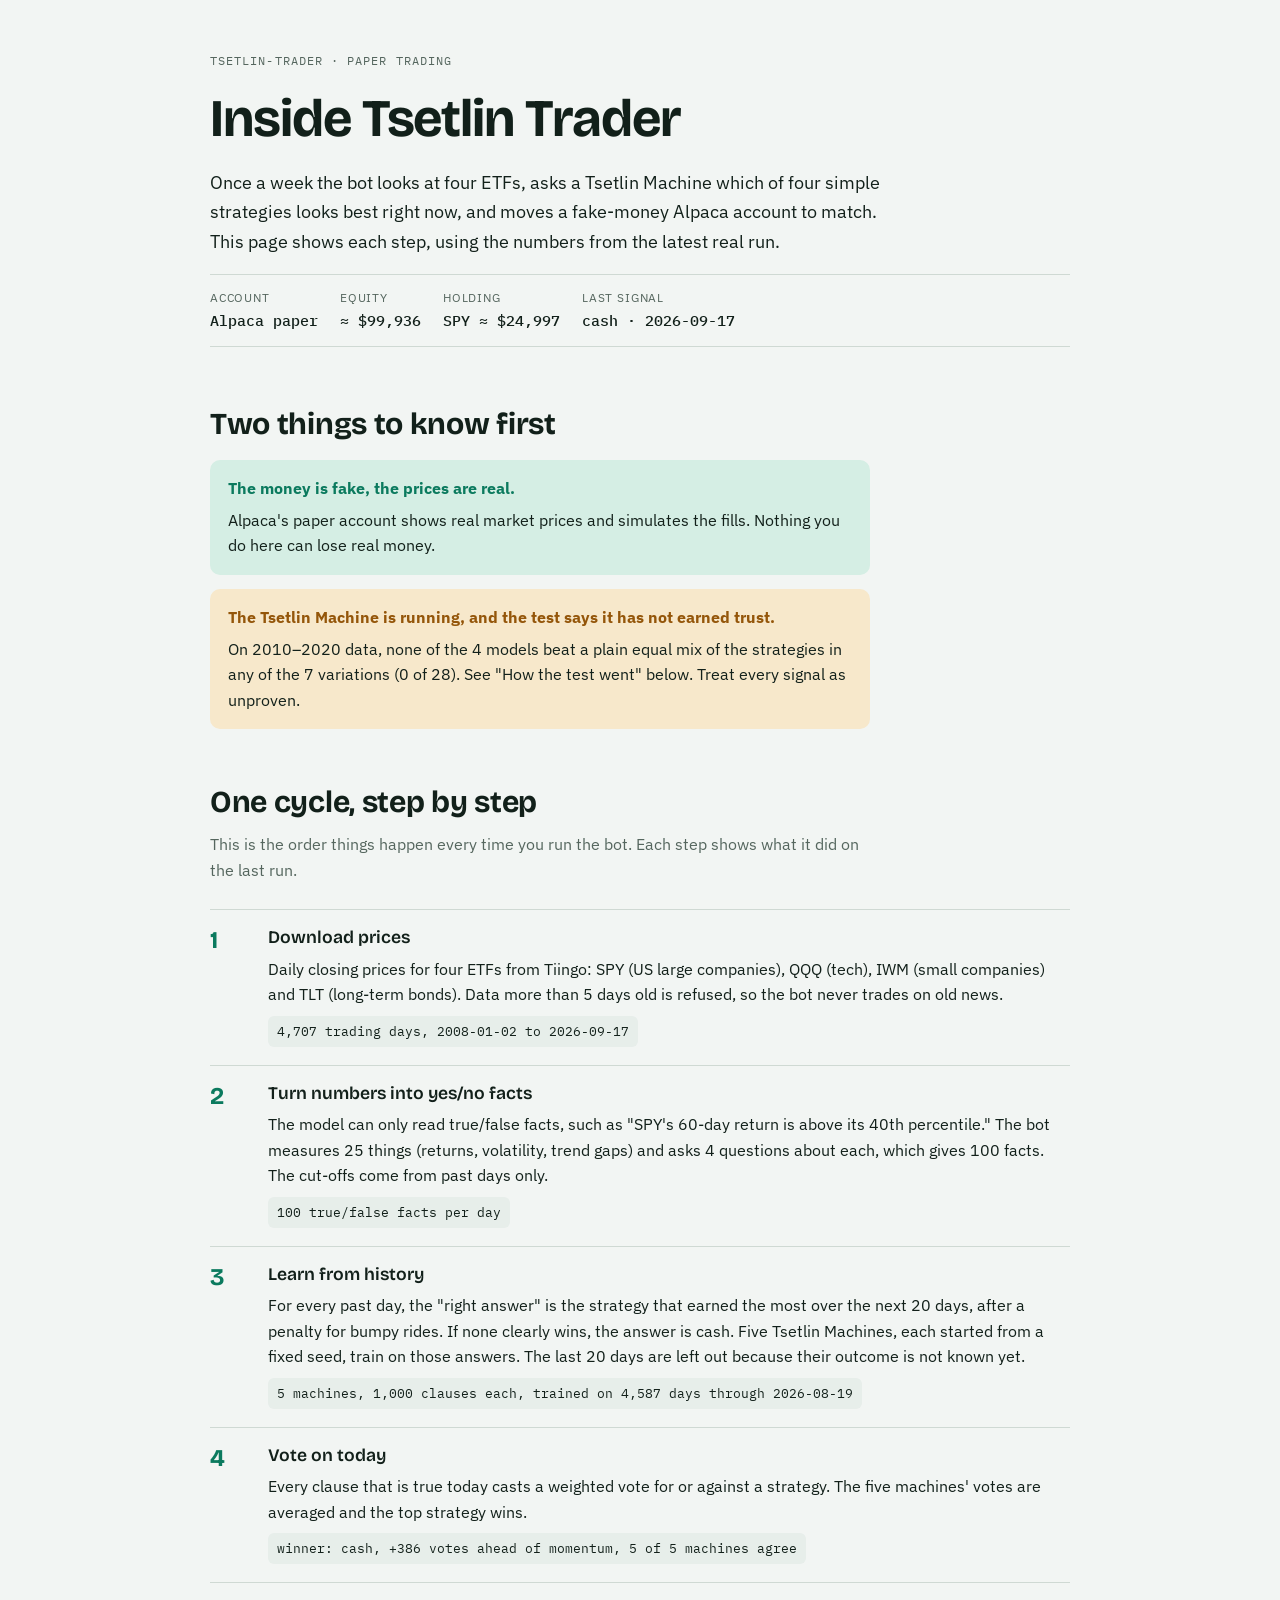
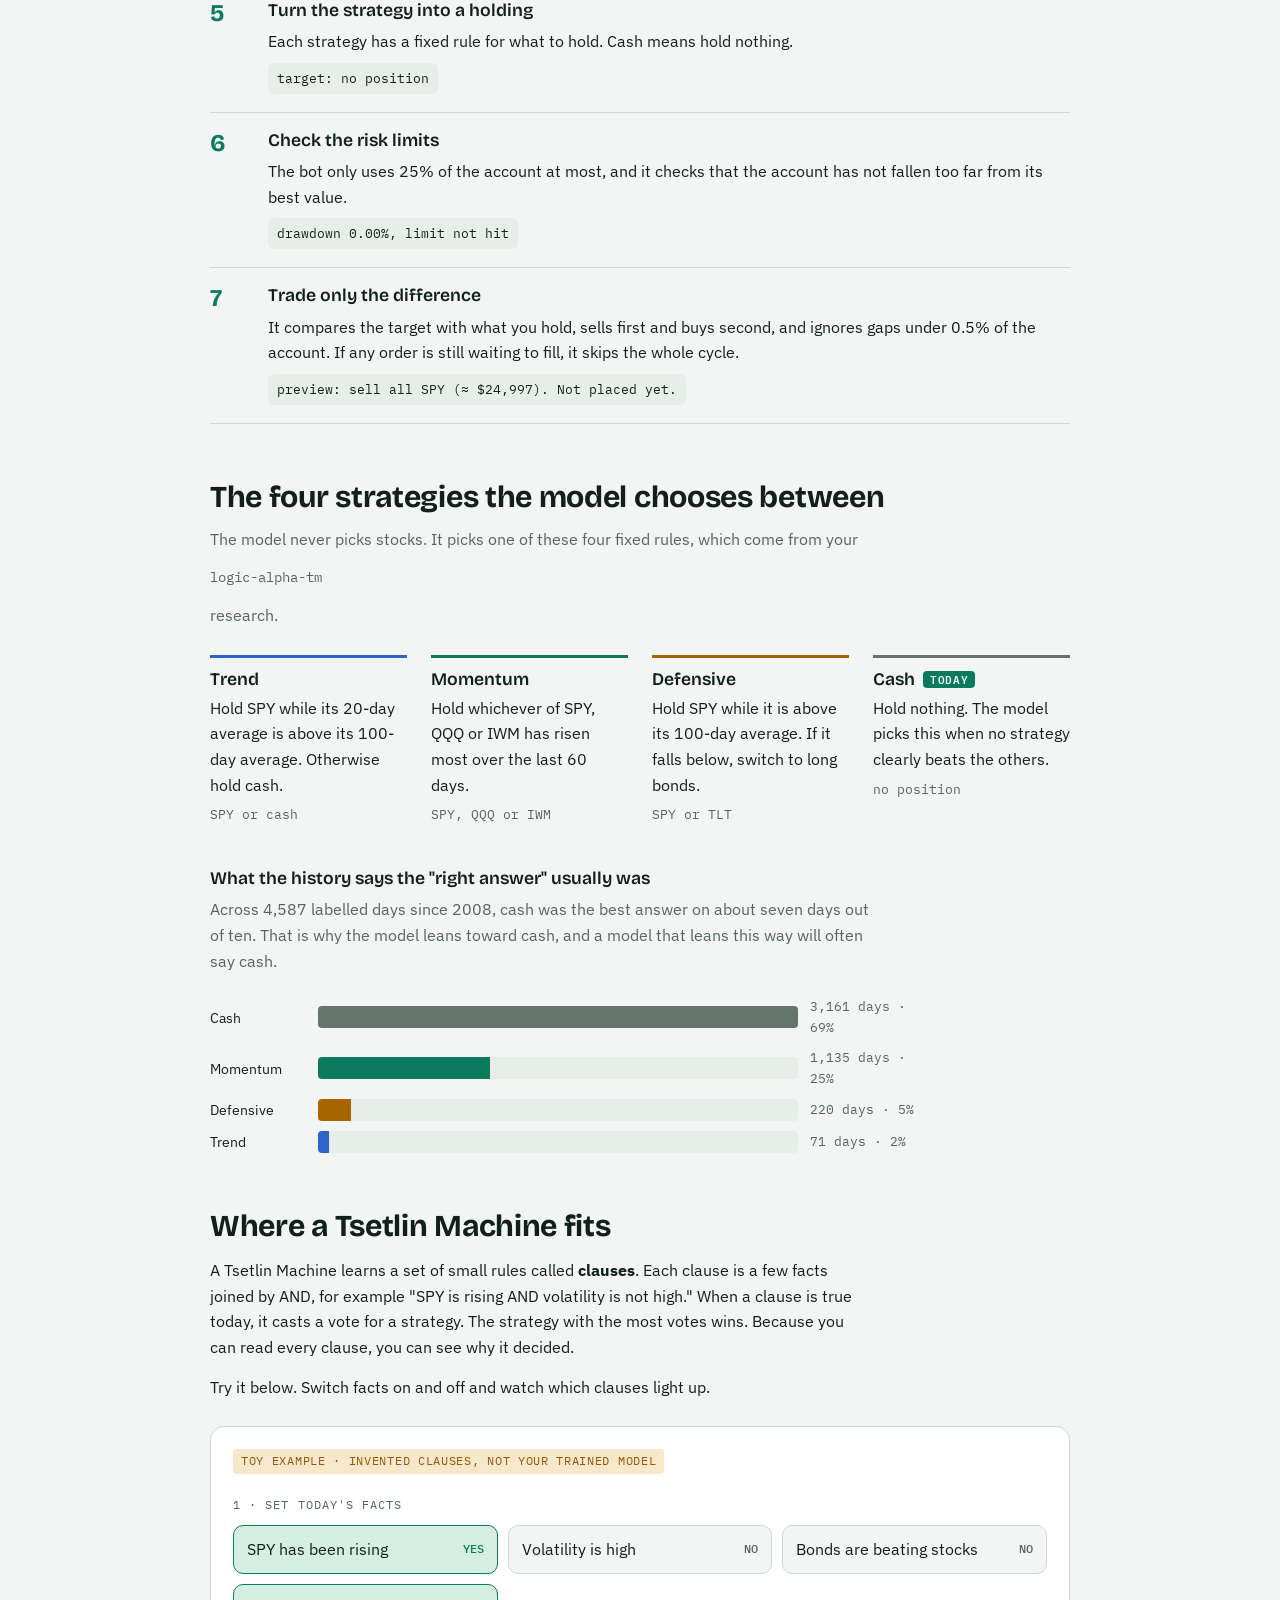
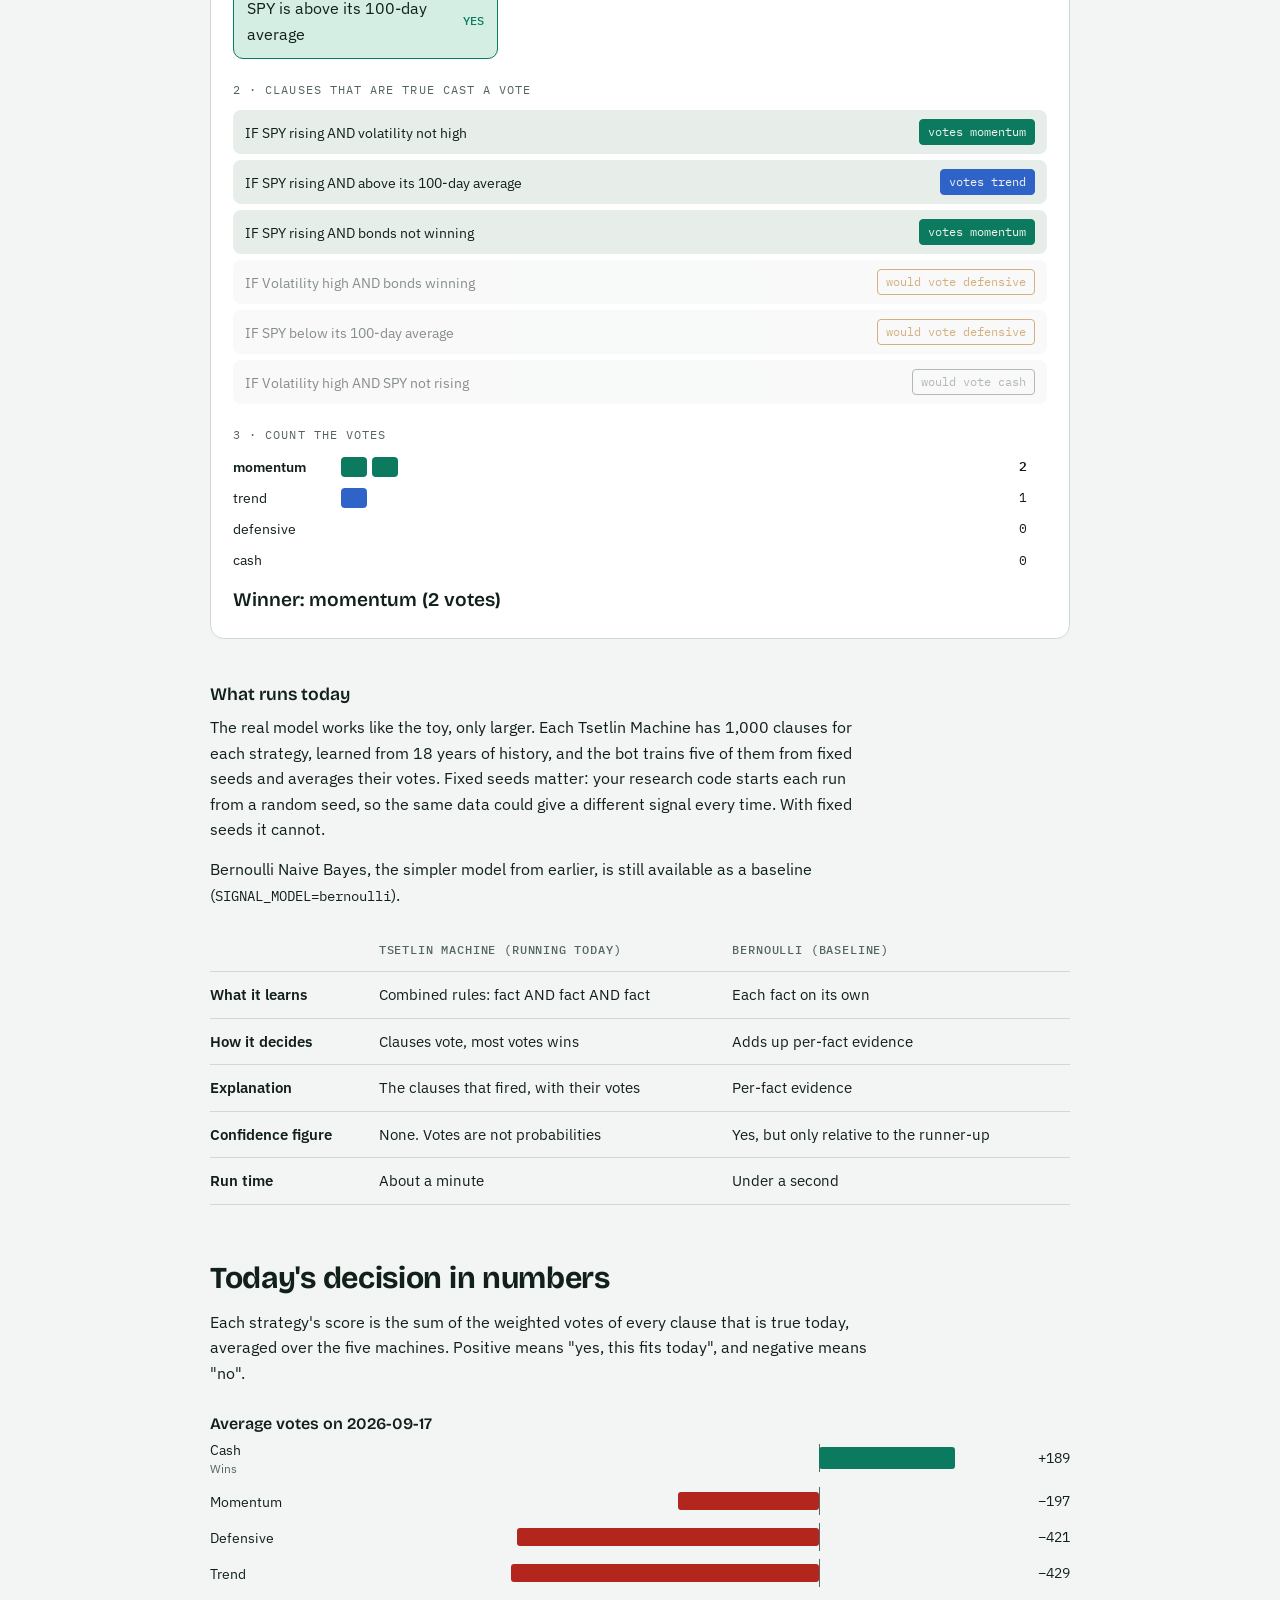
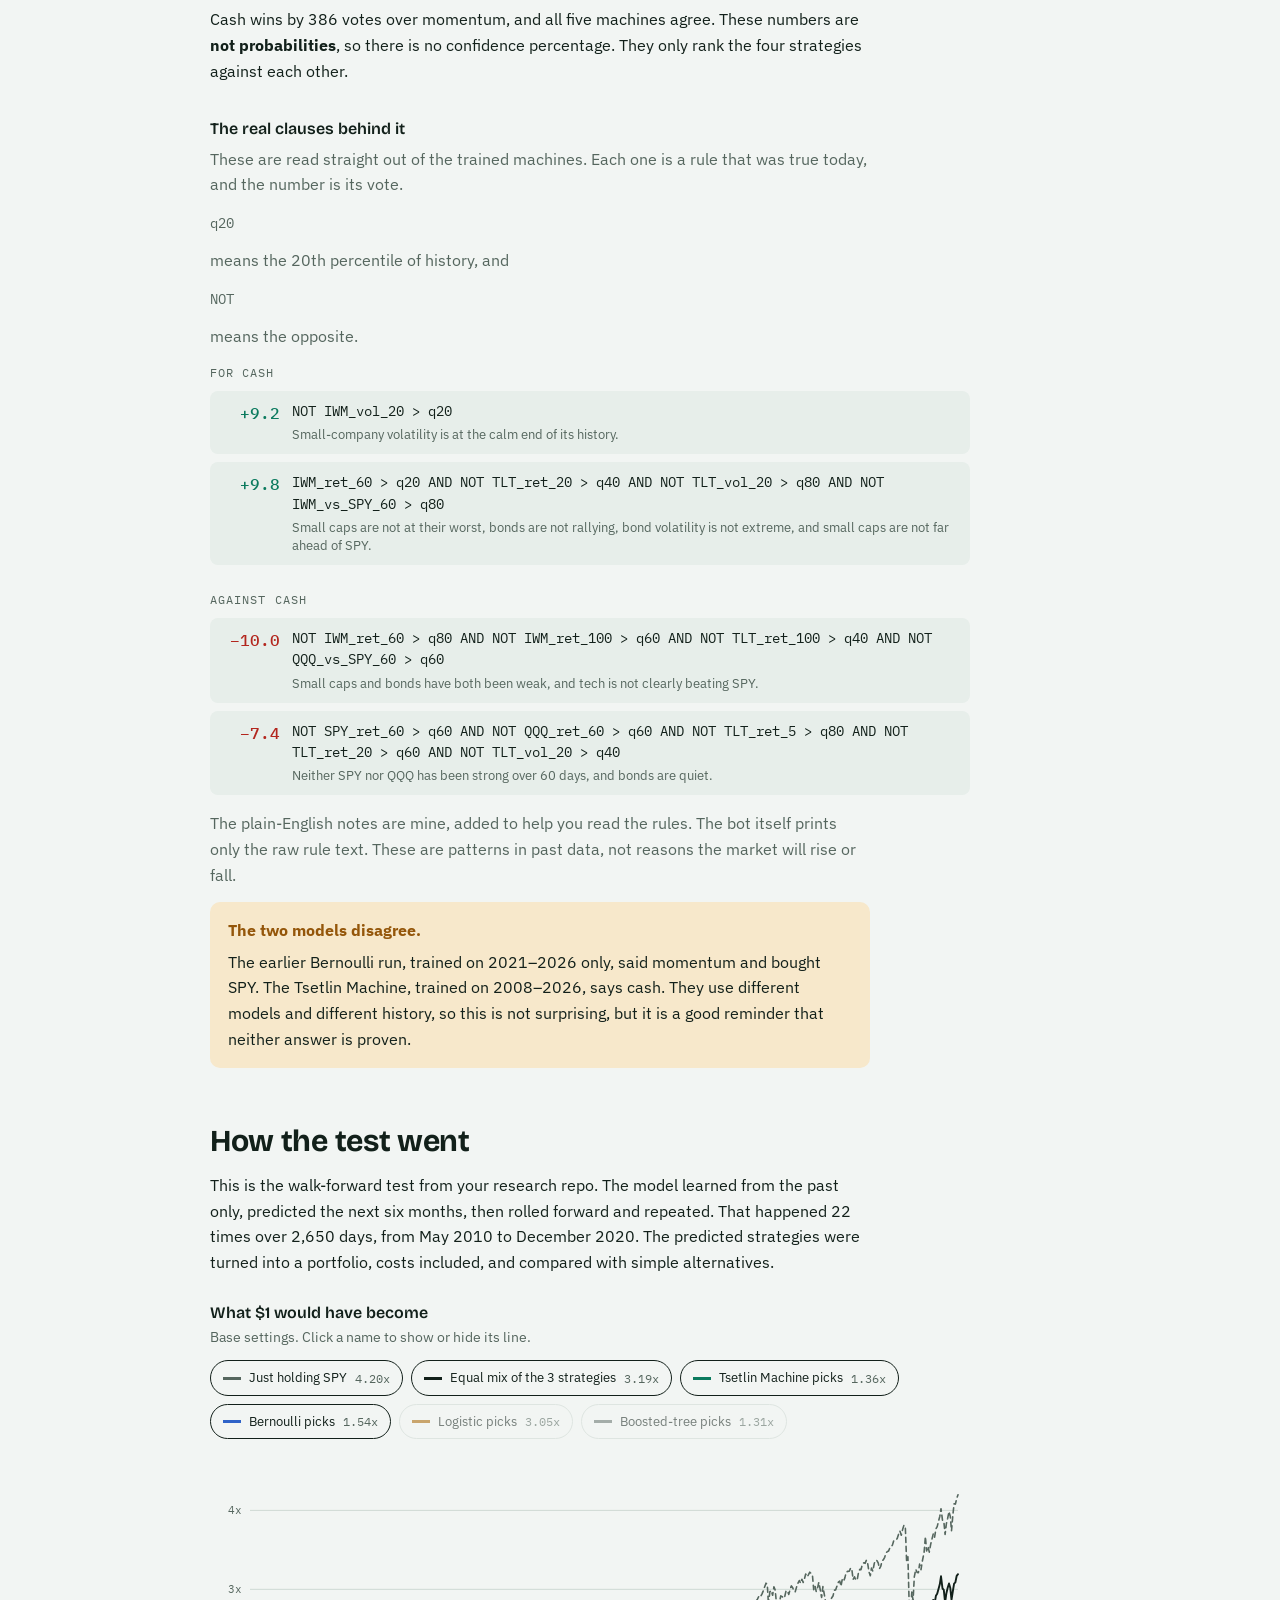
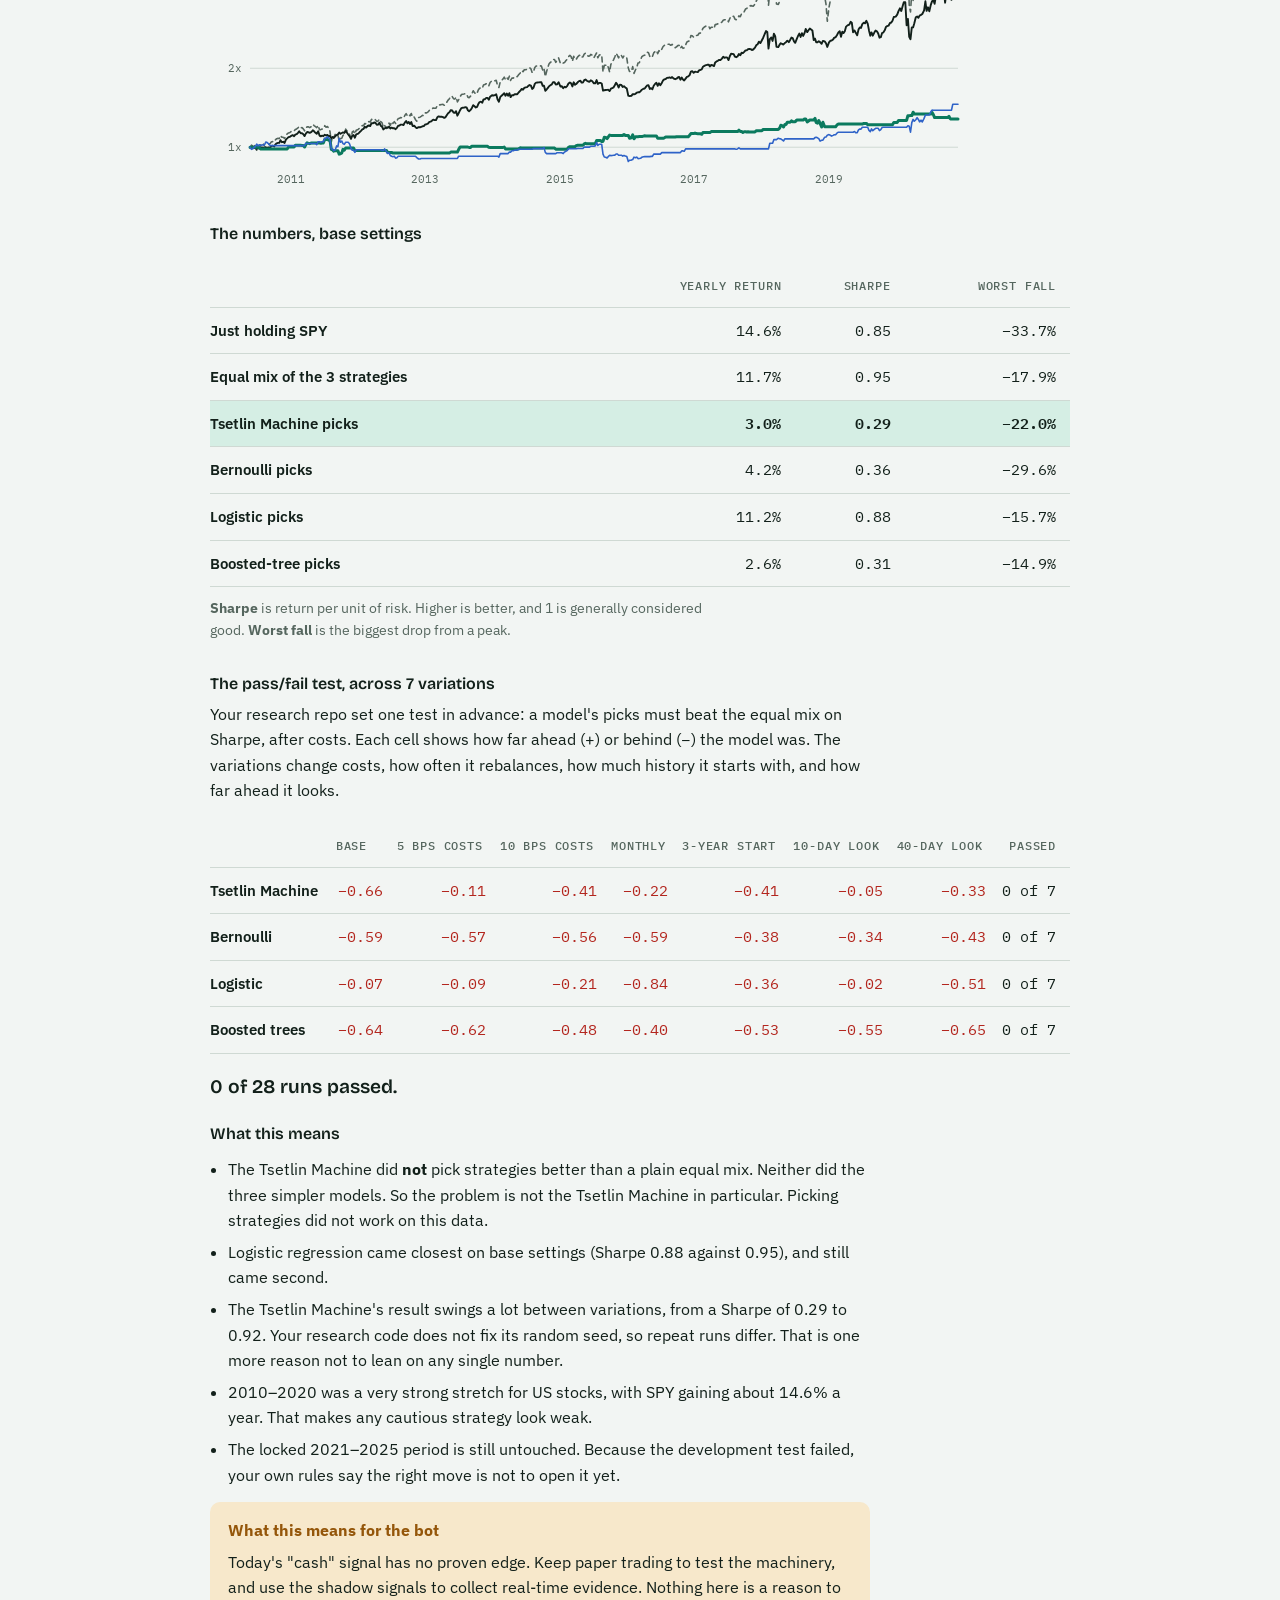
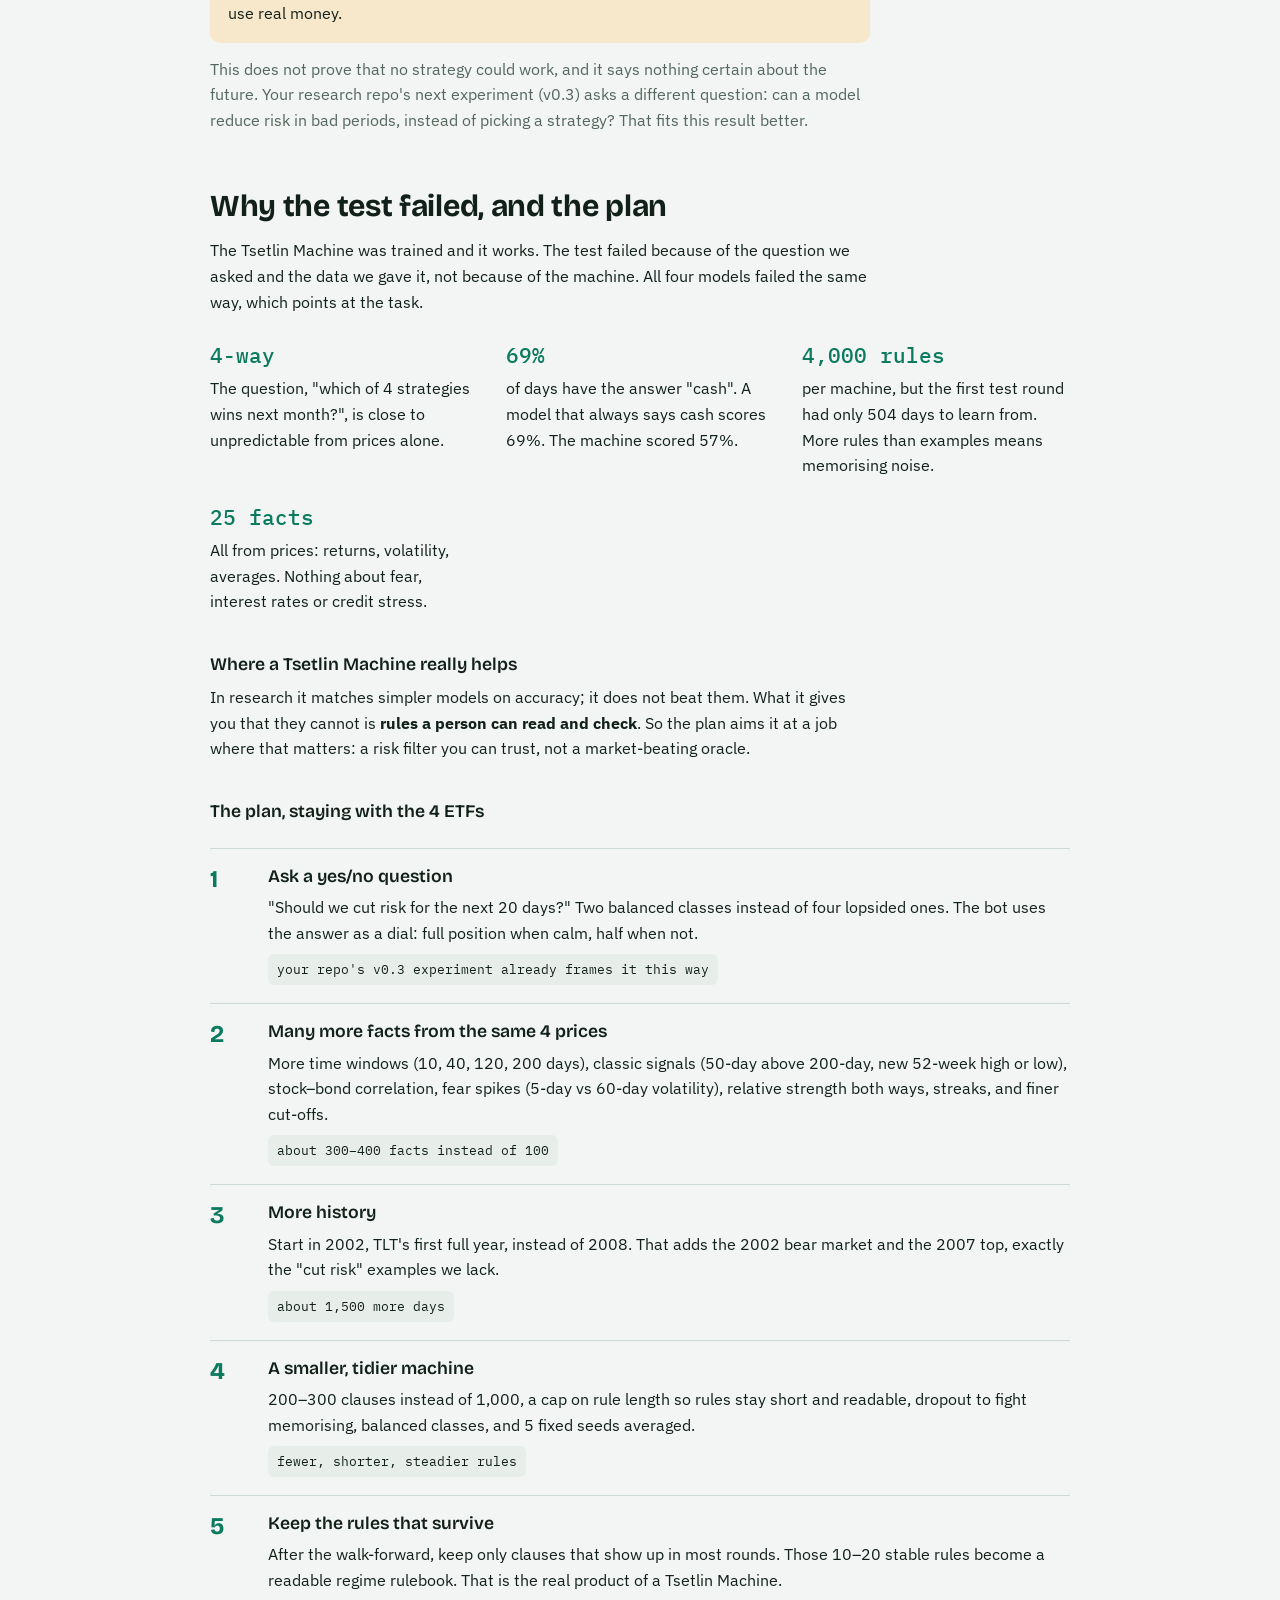
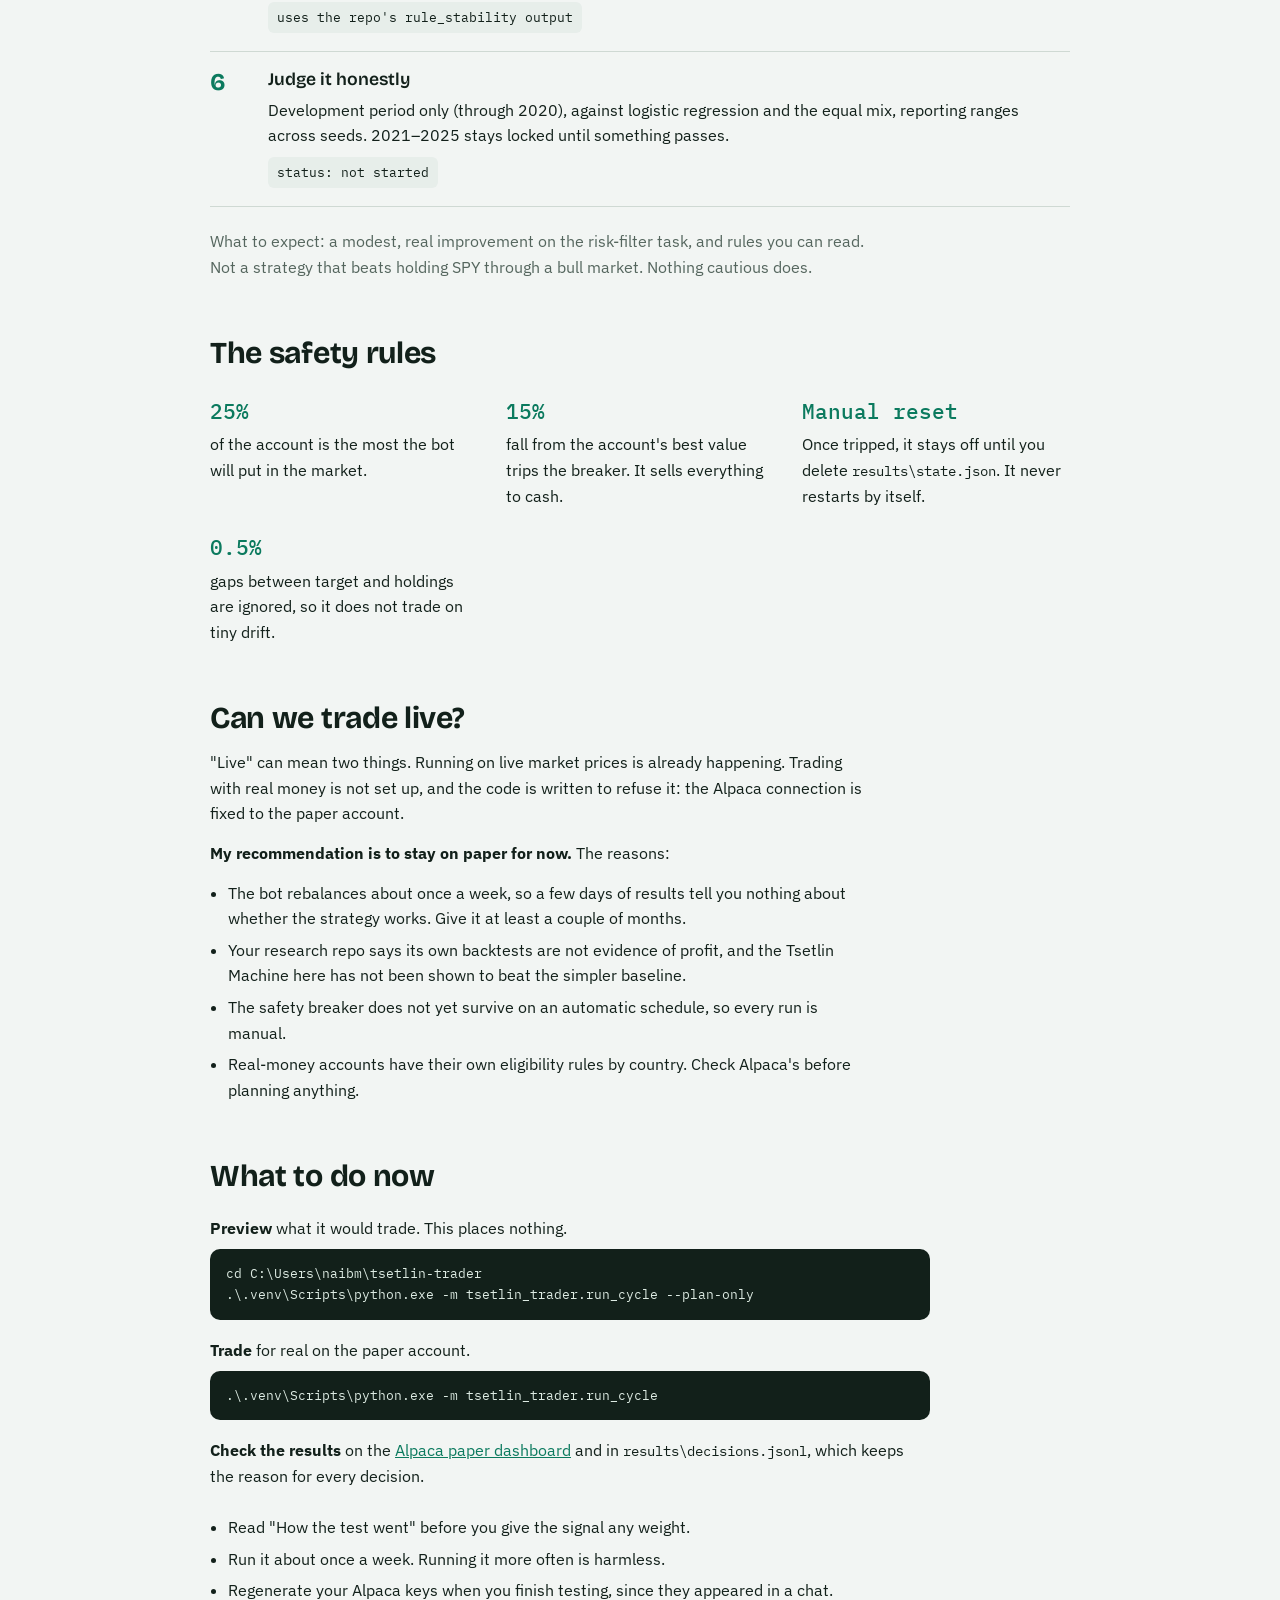
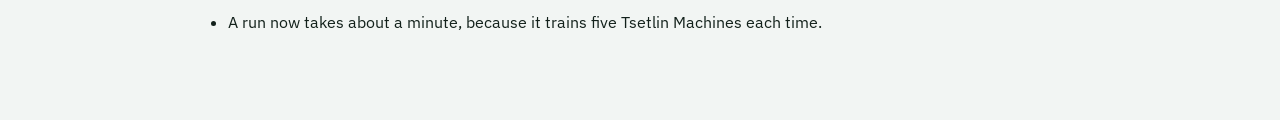
==== docs/index.html @ e59b85c0 "Add the visual explainer page to the repo Step-by-step page covering one trading cycle, how the Tset" ====
<!doctype html>
<html lang="en">
<head>
<meta charset="utf-8">
<meta name="viewport" content="width=device-width, initial-scale=1">
<title>Inside Tsetlin Trader</title>
<link rel="preconnect" href="https://fonts.googleapis.com">
<link rel="preconnect" href="https://fonts.gstatic.com" crossorigin>
<link href="https://fonts.googleapis.com/css2?family=Bricolage+Grotesque:opsz,wght@12..96,600;12..96,700&family=IBM+Plex+Sans:wght@400;500;600&family=IBM+Plex+Mono:wght@400;500&display=swap" rel="stylesheet">
<style>
:root{
  --bg:#F2F5F3; --surface:#FFFFFF; --surface2:#E7EEEA; --ink:#12201A; --muted:#55665E; --line:#CFD9D3;
  --accent:#0B7A5E; --accent-soft:#D5EEE4; --warn:#94560A; --warn-soft:#F7E8CB; --bad:#B3261E;
  --c-trend:#2F63C8; --c-momentum:#0B7A5E; --c-defensive:#A86400; --c-cash:#66746E;
  --pos:#0B7A5E; --neg:#B3261E; --code-bg:#12201A; --code-ink:#DDEBE3;
  --display:"Bricolage Grotesque","Segoe UI",system-ui,sans-serif;
  --body:"IBM Plex Sans","Segoe UI",system-ui,sans-serif;
  --mono:"IBM Plex Mono",ui-monospace,Consolas,monospace;
}
@media (prefers-color-scheme: dark){
  :root:not([data-theme="light"]){
    --bg:#0E1512; --surface:#151F1A; --surface2:#1C2924; --ink:#E4EEE8; --muted:#94A79D; --line:#2A3932;
    --accent:#3FCF9F; --accent-soft:#12352A; --warn:#E6A94B; --warn-soft:#38290F; --bad:#FF8A80;
    --c-trend:#7BA6FF; --c-momentum:#3FCF9F; --c-defensive:#E6A94B; --c-cash:#9AA8A2;
    --pos:#3FCF9F; --neg:#FF8A80; --code-bg:#0A100D; --code-ink:#DDEBE3;
  }
}
:root[data-theme="dark"]{
  --bg:#0E1512; --surface:#151F1A; --surface2:#1C2924; --ink:#E4EEE8; --muted:#94A79D; --line:#2A3932;
  --accent:#3FCF9F; --accent-soft:#12352A; --warn:#E6A94B; --warn-soft:#38290F; --bad:#FF8A80;
  --c-trend:#7BA6FF; --c-momentum:#3FCF9F; --c-defensive:#E6A94B; --c-cash:#9AA8A2;
  --pos:#3FCF9F; --neg:#FF8A80; --code-bg:#0A100D; --code-ink:#DDEBE3;
}
*{box-sizing:border-box}
body{background:var(--bg);color:var(--ink);font-family:var(--body);font-size:16px;line-height:1.6;padding-inline:20px;padding-block:0 72px}
.wrap{max-width:860px;margin-inline:auto}
h1,h2,h3{font-family:var(--display);line-height:1.15;text-wrap:balance;margin:0}
h1{font-size:clamp(2.1rem,6vw,3.3rem);font-weight:700;letter-spacing:-.02em}
h2{font-size:clamp(1.45rem,3.6vw,1.9rem);font-weight:700;letter-spacing:-.01em}
h3{font-size:1.1rem;font-weight:600}
p{margin:0}
code,.mono{font-family:var(--mono);font-size:.88em}
section{padding-block:52px 4px}
.lede{font-size:1.15rem;max-width:62ch}
.prose{max-width:66ch;display:flex;flex-direction:column;gap:14px}
.muted{color:var(--muted)}
.eyebrow{font-family:var(--mono);font-size:.74rem;letter-spacing:.09em;text-transform:uppercase;color:var(--muted)}

/* header */
header{padding-block:44px 8px;display:flex;flex-direction:column;gap:18px}
.strip{display:flex;flex-wrap:wrap;gap:8px 22px;padding-block:14px;border-block:1px solid var(--line);font-size:.86rem}
.strip div{display:flex;flex-direction:column}
.strip b{font-family:var(--mono);font-weight:500;font-size:.95rem}
.strip span{color:var(--muted);font-size:.74rem;text-transform:uppercase;letter-spacing:.07em}

/* callouts */
.note{background:var(--warn-soft);border-radius:10px;padding:16px 18px;display:flex;flex-direction:column;gap:6px;max-width:66ch}
.note b{color:var(--warn)}
.note.good{background:var(--accent-soft)}
.note.good b{color:var(--accent)}

/* steps */
ol.steps{list-style:none;margin:26px 0 0;padding:0;display:flex;flex-direction:column}
ol.steps li{display:grid;grid-template-columns:44px 1fr;gap:0 14px;padding-block:18px;border-top:1px solid var(--line)}
ol.steps li:last-child{border-bottom:1px solid var(--line)}
.n{font-family:var(--display);font-weight:700;font-size:1.5rem;color:var(--accent);line-height:1}
.step-body{display:flex;flex-direction:column;gap:8px}
.today{align-self:flex-start;font-family:var(--mono);font-size:.82rem;background:var(--surface2);border-radius:6px;padding:5px 9px}

/* strategies */
.strats{display:grid;grid-template-columns:repeat(auto-fit,minmax(190px,1fr));gap:26px 24px;margin-top:26px}
.strat{display:flex;flex-direction:column;gap:6px;padding-top:12px;border-top:3px solid var(--c)}
.strat h3{display:flex;align-items:center;gap:8px}
.chosen{font-family:var(--mono);font-size:.68rem;letter-spacing:.06em;text-transform:uppercase;background:var(--accent);color:var(--bg);padding:2px 7px;border-radius:4px}
.strat .hold{font-family:var(--mono);font-size:.82rem;color:var(--muted)}

/* bars */
.chart{margin-top:22px;display:flex;flex-direction:column;gap:9px;max-width:720px}
.brow{display:grid;grid-template-columns:96px 1fr 120px;gap:12px;align-items:center;font-size:.9rem}
.btrack{height:22px;background:var(--surface2);border-radius:4px;overflow:hidden}
.bfill{height:100%;background:var(--c)}
.bval{font-family:var(--mono);font-size:.82rem;color:var(--muted)}
.drow{display:grid;grid-template-columns:minmax(0,17rem) 1fr 3.6rem;gap:14px;align-items:center;padding-block:7px}
.dlabel{font-size:.9rem;line-height:1.35;display:flex;flex-direction:column}
.dlabel small{color:var(--muted);font-size:.78rem}
.dtrack{position:relative;height:22px}
.dtrack .zero{position:absolute;top:-3px;bottom:-3px;width:1px;background:var(--muted)}
.dbar{position:absolute;top:2px;bottom:2px;border-radius:3px}
.dbar.pos{background:var(--pos)} .dbar.neg{background:var(--neg)}
.dbar.total{background:var(--accent);top:0;bottom:0}
.dval{font-family:var(--mono);font-size:.86rem;text-align:right}
.legend{display:flex;flex-wrap:wrap;gap:6px 18px;font-size:.82rem;color:var(--muted);margin-top:10px}
.legend i{display:inline-block;width:11px;height:11px;border-radius:2px;margin-right:6px;vertical-align:-1px}

/* toy */
.toy{background:var(--surface);border:1px solid var(--line);border-radius:14px;padding:22px;margin-top:26px;display:flex;flex-direction:column;gap:22px}
.toy-tag{align-self:flex-start;font-family:var(--mono);font-size:.72rem;letter-spacing:.06em;text-transform:uppercase;background:var(--warn-soft);color:var(--warn);padding:3px 8px;border-radius:4px}
.facts{display:grid;grid-template-columns:repeat(auto-fit,minmax(210px,1fr));gap:10px}
.fact{font:inherit;text-align:left;cursor:pointer;background:var(--bg);color:var(--ink);border:1.5px solid var(--line);border-radius:10px;padding:11px 13px;display:flex;justify-content:space-between;align-items:center;gap:10px}
.fact[aria-pressed="true"]{border-color:var(--accent);background:var(--accent-soft)}
.fact .st{font-family:var(--mono);font-size:.74rem;font-weight:500;color:var(--muted)}
.fact[aria-pressed="true"] .st{color:var(--accent)}
.clauses{display:flex;flex-direction:column;gap:6px}
.clause{display:grid;grid-template-columns:1fr auto;gap:12px;align-items:center;padding:9px 12px;border-radius:8px;background:var(--bg);opacity:.5;font-size:.9rem}
.clause.on{opacity:1;background:var(--surface2)}
.vote{font-family:var(--mono);font-size:.78rem;padding:2px 8px;border-radius:4px;border:1.5px solid var(--c);color:var(--c);white-space:nowrap}
.clause.on .vote{background:var(--c);color:var(--bg)}
.tally{display:flex;flex-direction:column;gap:8px}
.trow{display:grid;grid-template-columns:96px 1fr 28px;gap:12px;align-items:center;font-size:.9rem}
.trow.win{font-weight:600}
.pips{display:flex;gap:5px;min-height:20px}
.pip{width:26px;height:20px;border-radius:4px;background:var(--c)}
.verdict{font-family:var(--display);font-size:1.2rem;font-weight:600}
button:focus-visible{outline:2px solid var(--accent);outline-offset:2px}

/* clauses */
.clauselist{margin-top:14px;display:flex;flex-direction:column;gap:8px;max-width:760px}
.cl{display:grid;grid-template-columns:3.6rem 1fr;gap:12px;align-items:start;padding:10px 12px;border-radius:8px;background:var(--surface2)}
.cl code{display:block;word-break:break-word;line-height:1.5}
.cl small{display:block;color:var(--muted);margin-top:4px;font-size:.82rem;line-height:1.4}
.cv{font-family:var(--mono);font-weight:500;text-align:right}
.cl.for .cv{color:var(--pos)} .cl.against .cv{color:var(--neg)}
/* results */
.lgrow{display:flex;flex-wrap:wrap;gap:8px;margin-top:12px}
.lg{font:inherit;font-size:.84rem;cursor:pointer;display:inline-flex;align-items:center;gap:8px;background:var(--bg);color:var(--ink);border:1.5px solid var(--line);border-radius:999px;padding:6px 12px}
.lg[aria-pressed="true"]{border-color:var(--ink)}
.lg[aria-pressed="false"]{opacity:.55}
.lg i{width:18px;height:0;border-top:3px solid var(--c)}
.lg small{font-family:var(--mono);color:var(--muted);font-size:.76rem}
.eqwrap{margin-top:12px;max-width:760px}
.eqwrap svg{width:100%;height:auto;display:block}
.eqwrap .grid{stroke:var(--line);stroke-width:1}
.eqwrap .ax{fill:var(--muted);font:11px var(--mono)}
td.num,th.num{text-align:right;font-family:var(--mono);white-space:nowrap}
tr.hl td{font-weight:600;background:var(--accent-soft)}
.grid7 td.ok{color:var(--pos)} .grid7 td.bad{color:var(--neg)}
.grid7{min-width:640px}
.grid7 th{white-space:normal}
/* compare */
.tablewrap{overflow-x:auto;margin-top:22px}
table{border-collapse:collapse;width:100%;min-width:560px;font-size:.92rem}
th,td{text-align:left;padding:11px 14px 11px 0;border-bottom:1px solid var(--line);vertical-align:top}
th{font-family:var(--mono);font-weight:500;font-size:.74rem;letter-spacing:.07em;text-transform:uppercase;color:var(--muted)}
td:first-child{font-weight:600;white-space:nowrap}

/* risk list */
.rules{display:grid;grid-template-columns:repeat(auto-fit,minmax(230px,1fr));gap:22px 28px;margin-top:24px}
.rules div{display:flex;flex-direction:column;gap:4px}
.rules b{font-family:var(--mono);font-weight:500;font-size:1.3rem;color:var(--accent)}

/* code */
pre{background:var(--code-bg);color:var(--code-ink);border-radius:10px;padding:14px 16px;overflow-x:auto;margin:0;font-family:var(--mono);font-size:.84rem;line-height:1.6}
.cmds{display:flex;flex-direction:column;gap:18px;margin-top:22px;max-width:720px}
.cmd{display:flex;flex-direction:column;gap:7px}
ul.plain{margin:0;padding-left:1.15em;display:flex;flex-direction:column;gap:6px;max-width:66ch}
a{color:var(--accent)}
@media (max-width:560px){
  .brow{grid-template-columns:78px 1fr;} .brow .bval{grid-column:2}
  .drow{grid-template-columns:1fr 3.6rem} .drow .dlabel{grid-column:1 / -1}
  .trow{grid-template-columns:80px 1fr 24px}
  ol.steps li{grid-template-columns:34px 1fr}
}
@media (prefers-reduced-motion:no-preference){ .bfill,.dbar{transition:width .4s ease} }
</style>

</head>
<body>
<div class="wrap">
<header>
  <p class="eyebrow">tsetlin-trader &middot; paper trading</p>
  <h1>Inside Tsetlin Trader</h1>
  <p class="lede">Once a week the bot looks at four ETFs, asks a Tsetlin Machine which of four simple strategies looks best right now, and moves a fake-money Alpaca account to match. This page shows each step, using the numbers from the latest real run.</p>
  <div class="strip" aria-label="Account state at the last run">
    <div><span>Account</span><b>Alpaca paper</b></div>
    <div><span>Equity</span><b>&asymp; $99,936</b></div>
    <div><span>Holding</span><b>SPY &asymp; $24,997</b></div>
    <div><span>Last signal</span><b>cash &middot; 2026-09-17</b></div>
  </div>
</header>

<section>
  <h2>Two things to know first</h2>
  <div class="prose" style="margin-top:18px">
    <div class="note good"><b>The money is fake, the prices are real.</b><span>Alpaca's paper account shows real market prices and simulates the fills. Nothing you do here can lose real money.</span></div>
    <div class="note"><b>The Tsetlin Machine is running, and the test says it has not earned trust.</b><span>On 2010&ndash;2020 data, none of the 4 models beat a plain equal mix of the strategies in any of the 7 variations (0 of 28). See "How the test went" below. Treat every signal as unproven.</span></div>
  </div>
</section>

<section>
  <h2>One cycle, step by step</h2>
  <p class="prose muted" style="margin-top:12px">This is the order things happen every time you run the bot. Each step shows what it did on the last run.</p>
  <ol class="steps">
    <li><span class="n">1</span><div class="step-body"><h3>Download prices</h3><p>Daily closing prices for four ETFs from Tiingo: SPY (US large companies), QQQ (tech), IWM (small companies) and TLT (long-term bonds). Data more than 5 days old is refused, so the bot never trades on old news.</p><span class="today">4,707 trading days, 2008-01-02 to 2026-09-17</span></div></li>
    <li><span class="n">2</span><div class="step-body"><h3>Turn numbers into yes/no facts</h3><p>The model can only read true/false facts, such as "SPY's 60-day return is above its 40th percentile." The bot measures 25 things (returns, volatility, trend gaps) and asks 4 questions about each, which gives 100 facts. The cut-offs come from past days only.</p><span class="today">100 true/false facts per day</span></div></li>
    <li><span class="n">3</span><div class="step-body"><h3>Learn from history</h3><p>For every past day, the "right answer" is the strategy that earned the most over the next 20 days, after a penalty for bumpy rides. If none clearly wins, the answer is cash. Five Tsetlin Machines, each started from a fixed seed, train on those answers. The last 20 days are left out because their outcome is not known yet.</p><span class="today">5 machines, 1,000 clauses each, trained on 4,587 days through 2026-08-19</span></div></li>
    <li><span class="n">4</span><div class="step-body"><h3>Vote on today</h3><p>Every clause that is true today casts a weighted vote for or against a strategy. The five machines' votes are averaged and the top strategy wins.</p><span class="today">winner: cash, +386 votes ahead of momentum, 5 of 5 machines agree</span></div></li>
    <li><span class="n">5</span><div class="step-body"><h3>Turn the strategy into a holding</h3><p>Each strategy has a fixed rule for what to hold. Cash means hold nothing.</p><span class="today">target: no position</span></div></li>
    <li><span class="n">6</span><div class="step-body"><h3>Check the risk limits</h3><p>The bot only uses 25% of the account at most, and it checks that the account has not fallen too far from its best value.</p><span class="today">drawdown 0.00%, limit not hit</span></div></li>
    <li><span class="n">7</span><div class="step-body"><h3>Trade only the difference</h3><p>It compares the target with what you hold, sells first and buys second, and ignores gaps under 0.5% of the account. If any order is still waiting to fill, it skips the whole cycle.</p><span class="today">preview: sell all SPY (&asymp; $24,997). Not placed yet.</span></div></li>
  </ol>
</section>

<section>
  <h2>The four strategies the model chooses between</h2>
  <p class="prose muted" style="margin-top:12px">The model never picks stocks. It picks one of these four fixed rules, which come from your <code>logic-alpha-tm</code> research.</p>
  <div class="strats">
    <div class="strat" style="--c:var(--c-trend)"><h3>Trend</h3><p>Hold SPY while its 20-day average is above its 100-day average. Otherwise hold cash.</p><span class="hold">SPY or cash</span></div>
    <div class="strat" style="--c:var(--c-momentum)"><h3>Momentum</h3><p>Hold whichever of SPY, QQQ or IWM has risen most over the last 60 days.</p><span class="hold">SPY, QQQ or IWM</span></div>
    <div class="strat" style="--c:var(--c-defensive)"><h3>Defensive</h3><p>Hold SPY while it is above its 100-day average. If it falls below, switch to long bonds.</p><span class="hold">SPY or TLT</span></div>
    <div class="strat" style="--c:var(--c-cash)"><h3>Cash <span class="chosen">today</span></h3><p>Hold nothing. The model picks this when no strategy clearly beats the others.</p><span class="hold">no position</span></div>
  </div>

  <h3 style="margin-top:44px">What the history says the "right answer" usually was</h3>
  <p class="prose muted" style="margin-top:8px">Across 4,587 labelled days since 2008, cash was the best answer on about seven days out of ten. That is why the model leans toward cash, and a model that leans this way will often say cash.</p>
  <div class="chart" id="labels" role="img" aria-label="Bar chart of how often each strategy was the best answer: cash 3161 days, momentum 1135, defensive 220, trend 71."></div>
</section>

<section>
  <h2>Where a Tsetlin Machine fits</h2>
  <div class="prose" style="margin-top:14px">
    <p>A Tsetlin Machine learns a set of small rules called <b>clauses</b>. Each clause is a few facts joined by AND, for example "SPY is rising AND volatility is not high." When a clause is true today, it casts a vote for a strategy. The strategy with the most votes wins. Because you can read every clause, you can see why it decided.</p>
    <p>Try it below. Switch facts on and off and watch which clauses light up.</p>
  </div>

  <div class="toy" id="toy">
    <span class="toy-tag">Toy example &middot; invented clauses, not your trained model</span>
    <div>
      <p class="eyebrow" style="margin-bottom:10px">1 &middot; Set today's facts</p>
      <div class="facts" id="facts"></div>
    </div>
    <div>
      <p class="eyebrow" style="margin-bottom:10px">2 &middot; Clauses that are true cast a vote</p>
      <div class="clauses" id="clauses"></div>
    </div>
    <div>
      <p class="eyebrow" style="margin-bottom:10px">3 &middot; Count the votes</p>
      <div class="tally" id="tally"></div>
      <p class="verdict" id="verdict" style="margin-top:14px" aria-live="polite"></p>
    </div>
  </div>

  <h3 style="margin-top:46px">What runs today</h3>
  <div class="prose" style="margin-top:10px">
    <p>The real model works like the toy, only larger. Each Tsetlin Machine has 1,000 clauses for each strategy, learned from 18 years of history, and the bot trains five of them from fixed seeds and averages their votes. Fixed seeds matter: your research code starts each run from a random seed, so the same data could give a different signal every time. With fixed seeds it cannot.</p>
    <p>Bernoulli Naive Bayes, the simpler model from earlier, is still available as a baseline (<code>SIGNAL_MODEL=bernoulli</code>).</p>
  </div>
  <div class="tablewrap">
    <table>
      <thead><tr><th></th><th>Tsetlin Machine (running today)</th><th>Bernoulli (baseline)</th></tr></thead>
      <tbody>
        <tr><td>What it learns</td><td>Combined rules: fact AND fact AND fact</td><td>Each fact on its own</td></tr>
        <tr><td>How it decides</td><td>Clauses vote, most votes wins</td><td>Adds up per-fact evidence</td></tr>
        <tr><td>Explanation</td><td>The clauses that fired, with their votes</td><td>Per-fact evidence</td></tr>
        <tr><td>Confidence figure</td><td>None. Votes are not probabilities</td><td>Yes, but only relative to the runner-up</td></tr>
        <tr><td>Run time</td><td>About a minute</td><td>Under a second</td></tr>
      </tbody>
    </table>
  </div>
</section>

<section>
  <h2>Today's decision in numbers</h2>
  <div class="prose" style="margin-top:14px">
    <p>Each strategy's score is the sum of the weighted votes of every clause that is true today, averaged over the five machines. Positive means "yes, this fits today", and negative means "no".</p>
  </div>
  <h3 style="margin-top:28px;font-size:1rem">Average votes on 2026-09-17</h3>
  <div id="votes" role="img" aria-label="Average votes per strategy: cash plus 189, momentum minus 197, defensive minus 421, trend minus 429."></div>
  <div class="prose" style="margin-top:16px">
    <p>Cash wins by 386 votes over momentum, and all five machines agree. These numbers are <b>not probabilities</b>, so there is no confidence percentage. They only rank the four strategies against each other.</p>
  </div>

  <h3 style="margin-top:36px;font-size:1rem">The real clauses behind it</h3>
  <p class="prose muted" style="margin-top:8px">These are read straight out of the trained machines. Each one is a rule that was true today, and the number is its vote. <code>q20</code> means the 20th percentile of history, and <code>NOT</code> means the opposite.</p>
  <div class="clauselist">
    <p class="eyebrow">For cash</p>
    <div class="cl for"><span class="cv">+9.2</span><div><code>NOT IWM_vol_20 &gt; q20</code><small>Small-company volatility is at the calm end of its history.</small></div></div>
    <div class="cl for"><span class="cv">+9.8</span><div><code>IWM_ret_60 &gt; q20 AND NOT TLT_ret_20 &gt; q40 AND NOT TLT_vol_20 &gt; q80 AND NOT IWM_vs_SPY_60 &gt; q80</code><small>Small caps are not at their worst, bonds are not rallying, bond volatility is not extreme, and small caps are not far ahead of SPY.</small></div></div>
    <p class="eyebrow" style="margin-top:18px">Against cash</p>
    <div class="cl against"><span class="cv">&minus;10.0</span><div><code>NOT IWM_ret_60 &gt; q80 AND NOT IWM_ret_100 &gt; q60 AND NOT TLT_ret_100 &gt; q40 AND NOT QQQ_vs_SPY_60 &gt; q60</code><small>Small caps and bonds have both been weak, and tech is not clearly beating SPY.</small></div></div>
    <div class="cl against"><span class="cv">&minus;7.4</span><div><code>NOT SPY_ret_60 &gt; q60 AND NOT QQQ_ret_60 &gt; q60 AND NOT TLT_ret_5 &gt; q80 AND NOT TLT_ret_20 &gt; q60 AND NOT TLT_vol_20 &gt; q40</code><small>Neither SPY nor QQQ has been strong over 60 days, and bonds are quiet.</small></div></div>
  </div>
  <div class="prose" style="margin-top:16px">
    <p class="muted">The plain-English notes are mine, added to help you read the rules. The bot itself prints only the raw rule text. These are patterns in past data, not reasons the market will rise or fall.</p>
    <div class="note"><b>The two models disagree.</b><span>The earlier Bernoulli run, trained on 2021&ndash;2026 only, said momentum and bought SPY. The Tsetlin Machine, trained on 2008&ndash;2026, says cash. They use different models and different history, so this is not surprising, but it is a good reminder that neither answer is proven.</span></div>
  </div>
</section>

<section>
  <h2>How the test went</h2>
  <div class="prose" style="margin-top:14px">
    <p>This is the walk-forward test from your research repo. The model learned from the past only, predicted the next six months, then rolled forward and repeated. That happened 22 times over 2,650 days, from May 2010 to December 2020. The predicted strategies were turned into a portfolio, costs included, and compared with simple alternatives.</p>
  </div>

  <h3 style="margin-top:28px;font-size:1rem">What $1 would have become</h3>
  <p class="muted" style="font-size:.88rem;margin-top:4px">Base settings. Click a name to show or hide its line.</p>
  <div class="lgrow" id="eqlegend"></div>
  <div class="eqwrap" id="eq"></div>

  <h3 style="margin-top:34px;font-size:1rem">The numbers, base settings</h3>
  <div class="tablewrap">
    <table>
      <thead><tr><th></th><th class="num">Yearly return</th><th class="num">Sharpe</th><th class="num">Worst fall</th></tr></thead>
      <tbody>
        <tr><td>Just holding SPY</td><td class="num">14.6%</td><td class="num">0.85</td><td class="num">&minus;33.7%</td></tr>
        <tr><td>Equal mix of the 3 strategies</td><td class="num">11.7%</td><td class="num">0.95</td><td class="num">&minus;17.9%</td></tr>
        <tr class=hl><td>Tsetlin Machine picks</td><td class="num">3.0%</td><td class="num">0.29</td><td class="num">&minus;22.0%</td></tr>
        <tr><td>Bernoulli picks</td><td class="num">4.2%</td><td class="num">0.36</td><td class="num">&minus;29.6%</td></tr>
        <tr><td>Logistic picks</td><td class="num">11.2%</td><td class="num">0.88</td><td class="num">&minus;15.7%</td></tr>
        <tr><td>Boosted-tree picks</td><td class="num">2.6%</td><td class="num">0.31</td><td class="num">&minus;14.9%</td></tr>
      </tbody>
    </table>
  </div>
  <p class="muted" style="font-size:.86rem;margin-top:10px;max-width:66ch"><b>Sharpe</b> is return per unit of risk. Higher is better, and 1 is generally considered good. <b>Worst fall</b> is the biggest drop from a peak.</p>

  <h3 style="margin-top:34px;font-size:1rem">The pass/fail test, across 7 variations</h3>
  <div class="prose" style="margin-top:8px">
    <p>Your research repo set one test in advance: a model's picks must beat the equal mix on Sharpe, after costs. Each cell shows how far ahead (+) or behind (&minus;) the model was. The variations change costs, how often it rebalances, how much history it starts with, and how far ahead it looks.</p>
  </div>
  <div class="tablewrap">
    <table class="grid7">
      <thead><tr><th></th><th>Base</th><th>5 bps costs</th><th>10 bps costs</th><th>Monthly</th><th>3-year start</th><th>10-day look</th><th>40-day look</th><th class="num">Passed</th></tr></thead>
      <tbody>
        <tr><td>Tsetlin Machine</td><td class="num bad">&minus;0.66</td><td class="num bad">&minus;0.11</td><td class="num bad">&minus;0.41</td><td class="num bad">&minus;0.22</td><td class="num bad">&minus;0.41</td><td class="num bad">&minus;0.05</td><td class="num bad">&minus;0.33</td><td class="num">0 of 7</td></tr>
        <tr><td>Bernoulli</td><td class="num bad">&minus;0.59</td><td class="num bad">&minus;0.57</td><td class="num bad">&minus;0.56</td><td class="num bad">&minus;0.59</td><td class="num bad">&minus;0.38</td><td class="num bad">&minus;0.34</td><td class="num bad">&minus;0.43</td><td class="num">0 of 7</td></tr>
        <tr><td>Logistic</td><td class="num bad">&minus;0.07</td><td class="num bad">&minus;0.09</td><td class="num bad">&minus;0.21</td><td class="num bad">&minus;0.84</td><td class="num bad">&minus;0.36</td><td class="num bad">&minus;0.02</td><td class="num bad">&minus;0.51</td><td class="num">0 of 7</td></tr>
        <tr><td>Boosted trees</td><td class="num bad">&minus;0.64</td><td class="num bad">&minus;0.62</td><td class="num bad">&minus;0.48</td><td class="num bad">&minus;0.40</td><td class="num bad">&minus;0.53</td><td class="num bad">&minus;0.55</td><td class="num bad">&minus;0.65</td><td class="num">0 of 7</td></tr>
      </tbody>
    </table>
  </div>
  <p class="verdict" style="margin-top:18px">0 of 28 runs passed.</p>

  <div class="prose" style="margin-top:22px">
    <h3 style="font-size:1rem">What this means</h3>
    <ul class="plain">
      <li>The Tsetlin Machine did <b>not</b> pick strategies better than a plain equal mix. Neither did the three simpler models. So the problem is not the Tsetlin Machine in particular. Picking strategies did not work on this data.</li>
      <li>Logistic regression came closest on base settings (Sharpe 0.88 against 0.95), and still came second.</li>
      <li>The Tsetlin Machine's result swings a lot between variations, from a Sharpe of 0.29 to 0.92. Your research code does not fix its random seed, so repeat runs differ. That is one more reason not to lean on any single number.</li>
      <li>2010&ndash;2020 was a very strong stretch for US stocks, with SPY gaining about 14.6% a year. That makes any cautious strategy look weak.</li>
      <li>The locked 2021&ndash;2025 period is still untouched. Because the development test failed, your own rules say the right move is not to open it yet.</li>
    </ul>
    <div class="note"><b>What this means for the bot</b><span>Today's "cash" signal has no proven edge. Keep paper trading to test the machinery, and use the shadow signals to collect real-time evidence. Nothing here is a reason to use real money.</span></div>
    <p class="muted">This does not prove that no strategy could work, and it says nothing certain about the future. Your research repo's next experiment (v0.3) asks a different question: can a model reduce risk in bad periods, instead of picking a strategy? That fits this result better.</p>
  </div>
</section>

<section>
  <h2>Why the test failed, and the plan</h2>
  <div class="prose" style="margin-top:14px">
    <p>The Tsetlin Machine was trained and it works. The test failed because of the question we asked and the data we gave it, not because of the machine. All four models failed the same way, which points at the task.</p>
  </div>

  <div class="rules" style="margin-top:24px">
    <div><b>4-way</b><p>The question, "which of 4 strategies wins next month?", is close to unpredictable from prices alone.</p></div>
    <div><b>69%</b><p>of days have the answer "cash". A model that always says cash scores 69%. The machine scored 57%.</p></div>
    <div><b>4,000 rules</b><p>per machine, but the first test round had only 504 days to learn from. More rules than examples means memorising noise.</p></div>
    <div><b>25 facts</b><p>All from prices: returns, volatility, averages. Nothing about fear, interest rates or credit stress.</p></div>
  </div>

  <h3 style="margin-top:40px">Where a Tsetlin Machine really helps</h3>
  <div class="prose" style="margin-top:10px">
    <p>In research it matches simpler models on accuracy; it does not beat them. What it gives you that they cannot is <b>rules a person can read and check</b>. So the plan aims it at a job where that matters: a risk filter you can trust, not a market-beating oracle.</p>
  </div>

  <h3 style="margin-top:40px">The plan, staying with the 4 ETFs</h3>
  <ol class="steps">
    <li><span class="n">1</span><div class="step-body"><h3>Ask a yes/no question</h3><p>"Should we cut risk for the next 20 days?" Two balanced classes instead of four lopsided ones. The bot uses the answer as a dial: full position when calm, half when not.</p><span class="today">your repo's v0.3 experiment already frames it this way</span></div></li>
    <li><span class="n">2</span><div class="step-body"><h3>Many more facts from the same 4 prices</h3><p>More time windows (10, 40, 120, 200 days), classic signals (50-day above 200-day, new 52-week high or low), stock&ndash;bond correlation, fear spikes (5-day vs 60-day volatility), relative strength both ways, streaks, and finer cut-offs.</p><span class="today">about 300&ndash;400 facts instead of 100</span></div></li>
    <li><span class="n">3</span><div class="step-body"><h3>More history</h3><p>Start in 2002, TLT's first full year, instead of 2008. That adds the 2002 bear market and the 2007 top, exactly the "cut risk" examples we lack.</p><span class="today">about 1,500 more days</span></div></li>
    <li><span class="n">4</span><div class="step-body"><h3>A smaller, tidier machine</h3><p>200&ndash;300 clauses instead of 1,000, a cap on rule length so rules stay short and readable, dropout to fight memorising, balanced classes, and 5 fixed seeds averaged.</p><span class="today">fewer, shorter, steadier rules</span></div></li>
    <li><span class="n">5</span><div class="step-body"><h3>Keep the rules that survive</h3><p>After the walk-forward, keep only clauses that show up in most rounds. Those 10&ndash;20 stable rules become a readable regime rulebook. That is the real product of a Tsetlin Machine.</p><span class="today">uses the repo's rule_stability output</span></div></li>
    <li><span class="n">6</span><div class="step-body"><h3>Judge it honestly</h3><p>Development period only (through 2020), against logistic regression and the equal mix, reporting ranges across seeds. 2021&ndash;2025 stays locked until something passes.</p><span class="today">status: not started</span></div></li>
  </ol>
  <div class="prose" style="margin-top:22px">
    <p class="muted">What to expect: a modest, real improvement on the risk-filter task, and rules you can read. Not a strategy that beats holding SPY through a bull market. Nothing cautious does.</p>
  </div>
</section>

<section>
  <h2>The safety rules</h2>
  <div class="rules">
    <div><b>25%</b><p>of the account is the most the bot will put in the market.</p></div>
    <div><b>15%</b><p>fall from the account's best value trips the breaker. It sells everything to cash.</p></div>
    <div><b>Manual reset</b><p>Once tripped, it stays off until you delete <code>results\state.json</code>. It never restarts by itself.</p></div>
    <div><b>0.5%</b><p>gaps between target and holdings are ignored, so it does not trade on tiny drift.</p></div>
  </div>
</section>

<section>
  <h2>Can we trade live?</h2>
  <div class="prose" style="margin-top:14px">
    <p>"Live" can mean two things. Running on live market prices is already happening. Trading with real money is not set up, and the code is written to refuse it: the Alpaca connection is fixed to the paper account.</p>
    <p><b>My recommendation is to stay on paper for now.</b> The reasons:</p>
    <ul class="plain">
      <li>The bot rebalances about once a week, so a few days of results tell you nothing about whether the strategy works. Give it at least a couple of months.</li>
      <li>Your research repo says its own backtests are not evidence of profit, and the Tsetlin Machine here has not been shown to beat the simpler baseline.</li>
      <li>The safety breaker does not yet survive on an automatic schedule, so every run is manual.</li>
      <li>Real-money accounts have their own eligibility rules by country. Check Alpaca's before planning anything.</li>
    </ul>
  </div>
</section>

<section>
  <h2>What to do now</h2>
  <div class="cmds">
    <div class="cmd"><p><b>Preview</b> what it would trade. This places nothing.</p><pre>cd C:\Users\naibm\tsetlin-trader
.\.venv\Scripts\python.exe -m tsetlin_trader.run_cycle --plan-only</pre></div>
    <div class="cmd"><p><b>Trade</b> for real on the paper account.</p><pre>.\.venv\Scripts\python.exe -m tsetlin_trader.run_cycle</pre></div>
    <div class="cmd"><p><b>Check the results</b> on the <a href="https://app.alpaca.markets/paper/dashboard/overview">Alpaca paper dashboard</a> and in <code>results\decisions.jsonl</code>, which keeps the reason for every decision.</p></div>
  </div>
  <ul class="plain" style="margin-top:26px">
    <li>Read "How the test went" before you give the signal any weight.</li>
    <li>Run it about once a week. Running it more often is harmless.</li>
    <li>Regenerate your Alpaca keys when you finish testing, since they appeared in a chat.</li>
    <li>A run now takes about a minute, because it trains five Tsetlin Machines each time.</li>
  </ul>
</section>
</div>

<script>
/* ---- data from the real run (2026-09-17) ---- */
var LABELS=[
  {k:"Cash",v:3161,c:"var(--c-cash)"},
  {k:"Momentum",v:1135,c:"var(--c-momentum)"},
  {k:"Defensive",v:220,c:"var(--c-defensive)"},
  {k:"Trend",v:71,c:"var(--c-trend)"}
];
var TOTAL=LABELS.reduce(function(a,r){return a+r.v},0), MAXV=LABELS[0].v;
document.getElementById("labels").innerHTML=LABELS.map(function(r){
  return '<div class="brow" style="--c:'+r.c+'"><span>'+r.k+'</span><div class="btrack"><div class="bfill" style="width:'+(r.v/MAXV*100)+'%"></div></div><span class="bval">'+r.v.toLocaleString()+' days &middot; '+(r.v/TOTAL*100).toFixed(0)+'%</span></div>';
}).join("");

function sign(v,whole){var t=whole?Math.abs(v).toFixed(0):Math.abs(v).toFixed(2);return (v>0?"+":"\u2212")+t}
function diverging(id,rows,min,max,whole){
  var span=max-min, zero=(0-min)/span*100;
  document.getElementById(id).innerHTML=rows.map(function(r){
    var left=r.v>=0?zero:zero+r.v/span*100, w=Math.abs(r.v)/span*100;
    var cls=r.total?"total":(r.v>=0?"pos":"neg");
    return '<div class="drow"><div class="dlabel">'+r.label+(r.sub?'<small>'+r.sub+'</small>':'')+'</div>'+
      '<div class="dtrack"><span class="zero" style="left:'+zero+'%"></span><span class="dbar '+cls+'" style="left:'+left+'%;width:'+w+'%"></span></div>'+
      '<div class="dval">'+sign(r.v,whole)+'</div></div>';
  }).join("");
}
diverging("votes",[
  {label:"Cash",sub:"Wins",v:189,total:true},
  {label:"Momentum",v:-197},
  {label:"Defensive",v:-421},
  {label:"Trend",v:-429}
],-450,250,true);

/* ---- toy Tsetlin Machine ---- */
var FACTS=[
  {id:"up",text:"SPY has been rising"},
  {id:"vol",text:"Volatility is high"},
  {id:"bonds",text:"Bonds are beating stocks"},
  {id:"above",text:"SPY is above its 100-day average"}
];
var STRATS={momentum:"var(--c-momentum)",trend:"var(--c-trend)",defensive:"var(--c-defensive)",cash:"var(--c-cash)"};
var CLAUSES=[
  {t:"SPY rising AND volatility not high",vote:"momentum",f:function(s){return s.up&&!s.vol}},
  {t:"SPY rising AND above its 100-day average",vote:"trend",f:function(s){return s.up&&s.above}},
  {t:"SPY rising AND bonds not winning",vote:"momentum",f:function(s){return s.up&&!s.bonds}},
  {t:"Volatility high AND bonds winning",vote:"defensive",f:function(s){return s.vol&&s.bonds}},
  {t:"SPY below its 100-day average",vote:"defensive",f:function(s){return !s.above}},
  {t:"Volatility high AND SPY not rising",vote:"cash",f:function(s){return s.vol&&!s.up}}
];
var state={up:true,vol:false,bonds:false,above:true};

function renderToy(){
  document.getElementById("facts").innerHTML=FACTS.map(function(f){
    return '<button type="button" class="fact" id="fact-'+f.id+'" data-id="'+f.id+'" aria-pressed="'+state[f.id]+'"><span>'+f.text+'</span><span class="st">'+(state[f.id]?"YES":"NO")+'</span></button>';
  }).join("");
  var votes={momentum:0,trend:0,defensive:0,cash:0};
  document.getElementById("clauses").innerHTML=CLAUSES.map(function(c){
    var on=c.f(state); if(on) votes[c.vote]++;
    return '<div class="clause'+(on?' on':'')+'" style="--c:'+STRATS[c.vote]+'"><span>IF '+c.t+'</span><span class="vote">'+(on?'votes ':'would vote ')+c.vote+'</span></div>';
  }).join("");
  var max=Math.max.apply(null,Object.keys(votes).map(function(k){return votes[k]}));
  var leaders=Object.keys(votes).filter(function(k){return votes[k]===max});
  var winner=(max>0&&leaders.length===1)?leaders[0]:"cash";
  document.getElementById("tally").innerHTML=Object.keys(STRATS).map(function(k){
    var pips="";for(var i=0;i<votes[k];i++)pips+='<span class="pip"></span>';
    return '<div class="trow'+(k===winner?' win':'')+'" style="--c:'+STRATS[k]+'"><span>'+k+'</span><div class="pips">'+pips+'</div><span class="mono">'+votes[k]+'</span></div>';
  }).join("");
  document.getElementById("verdict").textContent=(max>0&&leaders.length===1)
    ? "Winner: "+winner+" ("+votes[winner]+" vote"+(votes[winner]===1?"":"s")+")"
    : (max===0?"No clause fired, so the toy falls back to cash.":"Tie, so the toy falls back to cash.");
}
document.getElementById("facts").addEventListener("click",function(e){
  var b=e.target.closest(".fact"); if(!b) return;
  state[b.dataset.id]=!state[b.dataset.id]; renderToy();
  var again=document.getElementById("fact-"+b.dataset.id); if(again) again.focus();
});
renderToy();

/* ---- test results ---- */
var EQ={"t":[2010.397,2010.419,2010.438,2010.457,2010.476,2010.496,2010.517,2010.537,2010.556,2010.575,2010.594,2010.613,2010.632,2010.652,2010.671,2010.698,2010.717,2010.736,2010.756,2010.775,2010.794,2010.813,2010.832,2010.851,2010.871,2010.89,2010.912,2010.931,2010.95,2010.969,2010.991,2011.011,2011.03,2011.052,2011.071,2011.09,2011.11,2011.129,2011.151,2011.17,2011.189,2011.208,2011.227,2011.246,2011.266,2011.285,2011.312,2011.331,2011.35,2011.37,2011.389,2011.411,2011.43,2011.449,2011.468,2011.487,2011.509,2011.528,2011.548,2011.567,2011.586,2011.605,2011.624,2011.643,2011.663,2011.684,2011.704,2011.723,2011.742,2011.761,2011.78,2011.799,2011.819,2011.838,2011.857,2011.876,2011.898,2011.917,2011.936,2011.956,2011.975,2012.005,2012.025,2012.047,2012.066,2012.085,2012.104,2012.123,2012.145,2012.164,2012.183,2012.203,2012.222,2012.241,2012.26,2012.282,2012.301,2012.32,2012.339,2012.359,2012.378,2012.397,2012.424,2012.444,2012.463,2012.482,2012.501,2012.523,2012.542,2012.561,2012.58,2012.6,2012.619,2012.638,2012.657,2012.679,2012.698,2012.717,2012.736,2012.756,2012.775,2012.794,2012.813,2012.838,2012.857,2012.876,2012.903,2012.923,2012.942,2012.961,2012.98,2013.003,2013.022,2013.041,2013.063,2013.082,2013.101,2013.12,2013.142,2013.162,2013.181,2013.2,2013.219,2013.246,2013.266,2013.285,2013.304,2013.323,2013.342,2013.361,2013.381,2013.402,2013.422,2013.441,2013.46,2013.479,2013.498,2013.52,2013.539,2013.559,2013.578,2013.597,2013.616,2013.635,2013.654,2013.676,2013.695,2013.715,2013.734,2013.753,2013.772,2013.791,2013.81,2013.83,2013.849,2013.868,2013.887,2013.909,2013.928,2013.947,2013.966,2013.994,2014.016,2014.036,2014.057,2014.077,2014.096,2014.115,2014.137,2014.156,2014.175,2014.194,2014.214,2014.233,2014.252,2014.271,2014.29,2014.312,2014.331,2014.35,2014.37,2014.389,2014.416,2014.435,2014.454,2014.474,2014.493,2014.515,2014.534,2014.553,2014.572,2014.591,2014.611,2014.63,2014.649,2014.671,2014.69,2014.709,2014.728,2014.747,2014.767,2014.786,2014.805,2014.824,2014.843,2014.862,2014.882,2014.901,2014.923,2014.942,2014.961,2014.983,2015.011,2015.03,2015.052,2015.071,2015.09,2015.11,2015.131,2015.151,2015.17,2015.189,2015.208,2015.227,2015.246,2015.268,2015.287,2015.307,2015.326,2015.345,2015.364,2015.383,2015.405,2015.424,2015.444,2015.463,2015.482,2015.509,2015.528,2015.548,2015.567,2015.586,2015.605,2015.624,2015.643,2015.663,2015.684,2015.704,2015.723,2015.742,2015.761,2015.78,2015.799,2015.819,2015.838,2015.857,2015.876,2015.895,2015.917,2015.936,2015.956,2015.975,2015.997,2016.019,2016.038,2016.066,2016.085,2016.104,2016.126,2016.145,2016.164,2016.183,2016.203,2016.222,2016.244,2016.263,2016.282,2016.301,2016.32,2016.339,2016.359,2016.378,2016.397,2016.419,2016.438,2016.457,2016.476,2016.496,2016.517,2016.537,2016.556,2016.575,2016.594,2016.613,2016.632,2016.652,2016.671,2016.698,2016.717,2016.736,2016.756,2016.775,2016.794,2016.813,2016.832,2016.851,2016.871,2016.89,2016.912,2016.931,2016.95,2016.969,2016.991,2017.011,2017.03,2017.052,2017.071,2017.09,2017.11,2017.129,2017.156,2017.175,2017.194,2017.214,2017.233,2017.252,2017.271,2017.293,2017.312,2017.331,2017.35,2017.37,2017.389,2017.411,2017.43,2017.449,2017.468,2017.487,2017.509,2017.528,2017.548,2017.567,2017.586,2017.605,2017.624,2017.643,2017.663,2017.684,2017.704,2017.723,2017.742,2017.761,2017.78,2017.799,2017.819,2017.838,2017.857,2017.876,2017.903,2017.923,2017.942,2017.961,2017.983,2018.005,2018.025,2018.047,2018.066,2018.085,2018.104,2018.123,2018.145,2018.164,2018.183,2018.203,2018.222,2018.249,2018.268,2018.287,2018.307,2018.326,2018.345,2018.364,2018.383,2018.405,2018.424,2018.444,2018.463,2018.482,2018.501,2018.523,2018.542,2018.561,2018.58,2018.6,2018.619,2018.638,2018.657,2018.679,2018.698,2018.717,2018.736,2018.756,2018.775,2018.794,2018.813,2018.832,2018.851,2018.871,2018.893,2018.912,2018.939,2018.958,2018.977,2019.003,2019.022,2019.041,2019.063,2019.082,2019.101,2019.12,2019.142,2019.162,2019.181,2019.2,2019.219,2019.238,2019.257,2019.277,2019.304,2019.323,2019.342,2019.361,2019.381,2019.402,2019.422,2019.441,2019.46,2019.479,2019.498,2019.52,2019.539,2019.559,2019.578,2019.597,2019.616,2019.635,2019.654,2019.676,2019.695,2019.715,2019.734,2019.753,2019.772,2019.791,2019.81,2019.83,2019.849,2019.868,2019.887,2019.909,2019.928,2019.947,2019.966,2019.994,2020.016,2020.036,2020.057,2020.077,2020.096,2020.115,2020.137,2020.156,2020.175,2020.194,2020.214,2020.233,2020.252,2020.271,2020.293,2020.312,2020.331,2020.35,2020.37,2020.389,2020.416,2020.435,2020.454,2020.474,2020.493,2020.515,2020.534,2020.553,2020.572,2020.591,2020.611,2020.63,2020.649,2020.668,2020.69,2020.709,2020.728,2020.747,2020.767,2020.786,2020.805,2020.824,2020.843,2020.862,2020.882,2020.901,2020.92],"SPY":[0.994,1.027,1.012,1.04,1.001,0.958,1.006,0.994,1.029,1.028,1.047,1.009,1.002,0.996,1.033,1.05,1.07,1.071,1.066,1.093,1.108,1.112,1.11,1.148,1.125,1.126,1.11,1.151,1.168,1.181,1.186,1.202,1.211,1.206,1.224,1.232,1.246,1.264,1.246,1.248,1.232,1.208,1.242,1.259,1.257,1.249,1.264,1.288,1.274,1.26,1.249,1.276,1.22,1.223,1.23,1.232,1.273,1.253,1.261,1.241,1.199,1.067,1.138,1.122,1.162,1.132,1.154,1.078,1.109,1.113,1.151,1.162,1.229,1.206,1.188,1.167,1.112,1.193,1.204,1.169,1.215,1.226,1.242,1.257,1.275,1.274,1.3,1.294,1.314,1.324,1.318,1.353,1.344,1.354,1.35,1.324,1.332,1.356,1.323,1.31,1.253,1.276,1.237,1.269,1.305,1.275,1.325,1.302,1.324,1.3,1.337,1.362,1.367,1.376,1.372,1.368,1.402,1.424,1.398,1.416,1.398,1.427,1.376,1.381,1.348,1.331,1.376,1.38,1.39,1.403,1.399,1.435,1.434,1.445,1.468,1.471,1.484,1.497,1.493,1.495,1.528,1.538,1.536,1.541,1.542,1.531,1.542,1.573,1.597,1.614,1.648,1.642,1.615,1.61,1.636,1.574,1.6,1.639,1.667,1.672,1.674,1.679,1.675,1.633,1.627,1.647,1.677,1.714,1.692,1.672,1.687,1.727,1.747,1.753,1.745,1.788,1.794,1.805,1.804,1.776,1.82,1.843,1.84,1.842,1.848,1.778,1.756,1.826,1.846,1.863,1.887,1.857,1.882,1.859,1.9,1.845,1.877,1.876,1.894,1.893,1.894,1.917,1.943,1.97,1.957,1.982,1.981,1.986,1.996,2.006,1.993,1.943,1.958,2.008,2.027,2.029,2.025,2.031,2.029,1.976,1.999,1.895,1.959,2.014,2.057,2.074,2.086,2.111,2.111,2.076,2.102,2.131,2.062,2.072,2.066,2.072,2.094,2.114,2.148,2.163,2.149,2.09,2.151,2.113,2.112,2.145,2.16,2.168,2.14,2.145,2.179,2.192,2.168,2.154,2.155,2.175,2.166,2.132,2.164,2.194,2.133,2.164,2.173,2.172,1.955,2.038,2.037,2.048,2.011,1.951,2.052,2.077,2.107,2.143,2.189,2.163,2.131,2.171,2.163,2.13,2.158,2.15,2.127,2.003,1.96,1.958,2.021,1.935,1.98,2.007,2.067,2.07,2.11,2.146,2.161,2.165,2.182,2.204,2.196,2.15,2.166,2.149,2.195,2.212,2.224,2.186,2.223,2.209,2.242,2.276,2.29,2.289,2.3,2.303,2.304,2.291,2.302,2.281,2.261,2.27,2.287,2.291,2.251,2.277,2.252,2.259,2.295,2.333,2.341,2.349,2.414,2.413,2.392,2.413,2.415,2.417,2.441,2.445,2.468,2.506,2.527,2.534,2.535,2.535,2.501,2.519,2.52,2.504,2.554,2.556,2.563,2.57,2.57,2.585,2.609,2.615,2.614,2.62,2.588,2.63,2.658,2.659,2.657,2.622,2.615,2.625,2.663,2.653,2.694,2.697,2.716,2.75,2.756,2.78,2.786,2.794,2.79,2.788,2.813,2.856,2.879,2.914,2.903,2.939,2.979,3.033,3.078,3.06,2.799,2.967,2.985,2.924,3.03,2.991,2.815,2.809,2.847,2.916,2.908,2.886,2.912,2.978,2.982,2.935,3.001,3.043,3.019,2.976,2.969,3.034,3.08,3.112,3.078,3.128,3.088,3.136,3.194,3.158,3.187,3.217,3.2,3.186,2.996,3.043,2.973,3.011,3.088,3.006,2.898,3.034,2.907,2.811,2.595,2.771,2.857,2.89,2.919,2.989,2.992,3.038,3.091,3.105,3.039,3.129,3.106,3.142,3.21,3.227,3.229,3.269,3.257,3.124,3.158,3.116,3.12,3.213,3.252,3.25,3.313,3.337,3.328,3.369,3.324,3.219,3.173,3.269,3.229,3.329,3.367,3.365,3.335,3.261,3.293,3.36,3.373,3.406,3.46,3.476,3.484,3.529,3.536,3.563,3.619,3.623,3.642,3.695,3.739,3.685,3.756,3.807,3.802,3.357,3.413,2.8,2.714,2.965,2.859,3.158,3.254,3.213,3.21,3.32,3.25,3.354,3.469,3.669,3.486,3.542,3.472,3.578,3.637,3.706,3.662,3.764,3.795,3.862,3.924,4.021,3.875,3.864,3.694,3.834,3.901,3.984,3.924,3.74,3.933,4.084,4.079,4.152,4.199],"equal":[0.998,0.999,0.986,1.003,0.989,0.979,0.986,0.988,0.996,0.998,0.994,0.984,0.995,0.989,0.998,0.998,1.014,1.019,1.009,1.036,1.049,1.055,1.056,1.089,1.063,1.068,1.053,1.097,1.111,1.128,1.132,1.144,1.153,1.139,1.158,1.165,1.181,1.203,1.178,1.179,1.163,1.141,1.173,1.193,1.189,1.182,1.195,1.216,1.201,1.183,1.17,1.202,1.147,1.138,1.146,1.14,1.158,1.148,1.155,1.14,1.143,1.112,1.13,1.118,1.138,1.154,1.163,1.185,1.17,1.18,1.188,1.18,1.206,1.182,1.161,1.141,1.107,1.147,1.155,1.12,1.163,1.172,1.189,1.207,1.226,1.233,1.26,1.248,1.269,1.275,1.269,1.305,1.302,1.313,1.31,1.284,1.286,1.311,1.273,1.261,1.226,1.24,1.247,1.245,1.261,1.236,1.248,1.239,1.239,1.228,1.246,1.271,1.274,1.287,1.286,1.281,1.312,1.332,1.303,1.319,1.293,1.318,1.269,1.272,1.254,1.242,1.254,1.252,1.258,1.265,1.267,1.289,1.291,1.298,1.321,1.324,1.335,1.35,1.344,1.345,1.379,1.39,1.386,1.385,1.381,1.371,1.381,1.408,1.431,1.444,1.47,1.465,1.44,1.435,1.456,1.399,1.43,1.469,1.496,1.5,1.502,1.505,1.504,1.467,1.455,1.473,1.498,1.532,1.518,1.503,1.512,1.55,1.571,1.577,1.564,1.605,1.607,1.624,1.625,1.601,1.64,1.659,1.655,1.66,1.67,1.604,1.576,1.634,1.653,1.668,1.684,1.653,1.679,1.653,1.684,1.635,1.658,1.657,1.673,1.672,1.672,1.693,1.716,1.739,1.728,1.751,1.757,1.762,1.776,1.788,1.781,1.739,1.753,1.802,1.819,1.82,1.821,1.822,1.823,1.776,1.778,1.715,1.731,1.752,1.773,1.784,1.796,1.824,1.823,1.794,1.796,1.824,1.769,1.774,1.748,1.765,1.758,1.774,1.807,1.82,1.809,1.77,1.822,1.791,1.801,1.822,1.838,1.841,1.818,1.818,1.849,1.858,1.842,1.832,1.83,1.848,1.839,1.809,1.809,1.85,1.802,1.815,1.814,1.807,1.716,1.722,1.725,1.726,1.727,1.711,1.741,1.747,1.757,1.785,1.816,1.793,1.756,1.792,1.789,1.763,1.773,1.758,1.742,1.653,1.647,1.651,1.673,1.67,1.677,1.691,1.696,1.697,1.709,1.728,1.74,1.744,1.764,1.783,1.785,1.739,1.749,1.734,1.779,1.804,1.816,1.778,1.81,1.784,1.814,1.847,1.859,1.864,1.878,1.879,1.884,1.877,1.888,1.868,1.861,1.868,1.883,1.889,1.855,1.882,1.858,1.845,1.869,1.891,1.897,1.913,1.958,1.964,1.942,1.958,1.954,1.952,1.973,1.978,1.986,2.019,2.034,2.039,2.044,2.047,2.023,2.041,2.039,2.027,2.074,2.087,2.095,2.106,2.103,2.122,2.146,2.131,2.137,2.137,2.104,2.151,2.183,2.182,2.178,2.147,2.14,2.149,2.179,2.165,2.197,2.191,2.207,2.226,2.226,2.242,2.245,2.243,2.231,2.238,2.262,2.295,2.302,2.336,2.319,2.356,2.387,2.434,2.471,2.459,2.249,2.369,2.39,2.347,2.438,2.407,2.271,2.268,2.298,2.318,2.307,2.301,2.32,2.33,2.349,2.33,2.358,2.389,2.381,2.342,2.323,2.37,2.409,2.439,2.396,2.444,2.41,2.444,2.499,2.458,2.481,2.504,2.491,2.478,2.358,2.376,2.33,2.329,2.341,2.331,2.31,2.347,2.34,2.316,2.271,2.327,2.348,2.35,2.365,2.389,2.392,2.418,2.454,2.47,2.399,2.463,2.446,2.47,2.528,2.543,2.553,2.588,2.577,2.455,2.48,2.446,2.417,2.49,2.518,2.511,2.559,2.578,2.569,2.601,2.566,2.479,2.413,2.454,2.412,2.452,2.477,2.468,2.44,2.387,2.393,2.444,2.453,2.481,2.522,2.534,2.539,2.573,2.58,2.603,2.649,2.655,2.678,2.723,2.76,2.725,2.786,2.836,2.836,2.544,2.625,2.4,2.368,2.517,2.518,2.571,2.645,2.656,2.639,2.667,2.676,2.687,2.734,2.848,2.727,2.772,2.721,2.803,2.847,2.865,2.817,2.918,2.943,3.003,3.064,3.165,3.01,2.993,2.831,2.951,3.019,3.074,3.018,2.866,2.972,3.072,3.089,3.171,3.191],"tmu":[1.0,1.0,1.0,1.0,1.0,1.0,1.0,0.99,0.979,0.979,0.979,0.979,0.979,0.979,0.979,0.979,0.979,0.979,0.979,0.979,0.979,0.979,0.979,0.979,0.979,0.979,0.979,0.979,0.979,1.003,1.003,1.003,1.003,1.003,1.024,1.024,1.024,1.024,1.024,1.023,1.023,1.003,1.031,1.056,1.049,1.044,1.054,1.054,1.054,1.054,1.054,1.054,1.054,1.049,1.053,1.054,1.099,1.098,1.098,1.089,1.088,0.974,0.966,0.949,0.956,0.956,0.956,0.913,0.918,0.928,0.973,0.964,0.99,0.989,0.989,0.989,0.989,0.989,0.99,0.96,0.959,0.959,0.959,0.959,0.959,0.959,0.959,0.959,0.959,0.959,0.959,0.959,0.959,0.959,0.959,0.959,0.959,0.959,0.959,0.959,0.959,0.959,0.959,0.933,0.933,0.933,0.933,0.926,0.926,0.926,0.926,0.926,0.926,0.926,0.926,0.926,0.926,0.926,0.926,0.926,0.926,0.926,0.926,0.926,0.926,0.926,0.926,0.926,0.926,0.926,0.926,0.926,0.926,0.926,0.926,0.926,0.926,0.926,0.926,0.926,0.926,0.926,0.926,0.926,0.926,0.926,0.926,0.926,0.926,0.926,0.938,0.938,0.938,0.938,0.938,0.938,0.97,1.002,1.001,1.001,1.001,1.001,1.001,1.001,0.998,0.998,1.013,1.012,1.012,1.012,1.012,1.012,1.012,1.012,1.012,1.012,1.012,1.012,1.012,0.999,0.998,0.998,0.998,0.998,0.998,0.998,0.998,0.998,0.998,0.998,1.001,0.979,0.979,0.979,0.979,0.979,0.979,0.979,0.979,0.979,0.979,0.979,0.992,0.991,0.991,0.991,0.991,0.991,0.991,0.991,0.991,0.991,0.991,0.991,0.991,0.991,0.991,0.991,0.991,0.991,0.991,0.991,0.991,0.991,0.991,0.991,0.991,0.991,0.989,0.975,0.974,0.974,0.974,0.974,0.974,0.974,0.975,0.975,0.999,1.006,1.005,1.005,1.005,1.005,1.021,1.026,1.026,1.024,1.024,1.024,1.042,1.049,1.043,1.043,1.043,1.043,1.043,1.043,1.043,1.085,1.085,1.085,1.085,1.073,1.073,1.127,1.124,1.109,1.132,1.153,1.15,1.149,1.149,1.149,1.149,1.149,1.149,1.149,1.149,1.149,1.16,1.15,1.15,1.15,1.114,1.12,1.156,1.107,1.133,1.133,1.133,1.134,1.134,1.134,1.141,1.144,1.143,1.143,1.143,1.143,1.143,1.143,1.143,1.143,1.143,1.113,1.113,1.113,1.113,1.113,1.119,1.129,1.129,1.129,1.129,1.129,1.129,1.129,1.129,1.133,1.133,1.133,1.133,1.133,1.133,1.133,1.133,1.133,1.133,1.152,1.172,1.172,1.172,1.179,1.172,1.171,1.171,1.171,1.163,1.185,1.185,1.185,1.185,1.185,1.185,1.198,1.198,1.198,1.198,1.198,1.198,1.198,1.198,1.198,1.198,1.198,1.198,1.198,1.198,1.198,1.198,1.198,1.198,1.198,1.198,1.198,1.215,1.199,1.199,1.187,1.197,1.196,1.191,1.196,1.194,1.194,1.194,1.194,1.194,1.209,1.209,1.209,1.209,1.209,1.225,1.225,1.225,1.225,1.225,1.225,1.225,1.225,1.225,1.225,1.225,1.225,1.241,1.277,1.272,1.256,1.286,1.286,1.316,1.315,1.315,1.333,1.323,1.323,1.323,1.344,1.343,1.343,1.343,1.343,1.343,1.357,1.357,1.32,1.332,1.345,1.345,1.345,1.345,1.365,1.312,1.305,1.338,1.302,1.256,1.315,1.26,1.26,1.26,1.26,1.26,1.26,1.26,1.26,1.26,1.28,1.293,1.293,1.293,1.293,1.293,1.293,1.293,1.293,1.293,1.293,1.293,1.293,1.293,1.293,1.293,1.293,1.293,1.293,1.293,1.302,1.302,1.302,1.285,1.284,1.284,1.284,1.284,1.284,1.284,1.284,1.284,1.284,1.284,1.284,1.284,1.284,1.284,1.284,1.284,1.284,1.284,1.284,1.312,1.312,1.312,1.339,1.339,1.339,1.339,1.339,1.339,1.339,1.399,1.399,1.401,1.401,1.444,1.421,1.42,1.42,1.42,1.42,1.42,1.42,1.42,1.42,1.42,1.42,1.42,1.42,1.441,1.414,1.375,1.375,1.375,1.375,1.375,1.375,1.375,1.375,1.375,1.375,1.375,1.392,1.358,1.358,1.358,1.358,1.358,1.358,1.358],"bernoulli":[1.0,0.972,0.982,0.999,1.007,1.04,1.016,1.032,1.021,1.029,1.028,1.028,1.066,1.059,1.044,1.02,1.02,1.02,1.02,1.02,1.02,1.02,1.02,1.02,1.02,1.02,1.02,1.02,1.02,1.02,1.02,1.02,1.02,1.02,1.02,1.02,1.02,1.02,1.02,1.02,1.02,1.02,1.048,1.047,1.047,1.047,1.047,1.047,1.047,1.047,1.032,1.07,1.069,1.064,1.069,1.07,1.115,1.115,1.131,1.121,1.096,0.981,0.973,0.957,0.963,1.016,1.006,1.111,1.064,1.078,1.046,1.035,1.062,1.062,1.062,1.043,0.987,0.962,0.963,0.934,0.968,0.968,0.968,0.968,0.968,0.968,0.968,0.968,0.968,0.968,0.968,0.968,0.968,0.968,0.968,0.968,0.968,0.968,0.968,0.96,0.96,0.978,0.946,0.92,0.929,0.895,0.886,0.88,0.885,0.862,0.866,0.885,0.885,0.885,0.885,0.885,0.885,0.885,0.885,0.885,0.885,0.885,0.885,0.885,0.885,0.868,0.851,0.851,0.857,0.857,0.857,0.857,0.857,0.857,0.857,0.857,0.857,0.857,0.857,0.857,0.857,0.857,0.857,0.857,0.857,0.857,0.857,0.857,0.857,0.857,0.857,0.857,0.857,0.857,0.857,0.857,0.886,0.886,0.886,0.886,0.886,0.886,0.886,0.886,0.886,0.886,0.886,0.886,0.886,0.886,0.886,0.886,0.886,0.886,0.886,0.886,0.886,0.886,0.886,0.886,0.886,0.886,0.886,0.886,0.886,0.886,0.875,0.919,0.919,0.919,0.919,0.919,0.919,0.919,0.939,0.938,0.955,0.954,0.963,0.963,0.963,0.975,0.975,0.975,0.975,0.975,0.975,0.975,0.975,0.975,0.975,0.975,0.983,0.983,0.983,0.983,0.983,0.983,0.983,0.983,0.995,0.934,0.919,0.92,0.919,0.919,0.919,0.919,0.919,0.919,0.931,0.931,0.931,0.929,0.919,0.938,0.948,0.957,0.981,0.981,0.981,0.981,0.981,0.981,0.98,0.985,0.984,0.984,0.984,0.984,1.002,1.002,1.002,1.002,1.002,1.013,1.013,1.013,1.017,1.058,1.023,1.037,1.037,1.035,0.912,0.876,0.874,0.863,0.881,0.897,0.894,0.895,0.897,0.899,0.914,0.914,0.899,0.899,0.899,0.887,0.895,0.887,0.881,0.819,0.835,0.837,0.843,0.875,0.866,0.875,0.856,0.857,0.859,0.874,0.88,0.881,0.881,0.881,0.881,0.881,0.883,0.883,0.913,0.913,0.913,0.913,0.913,0.913,0.932,0.932,0.932,0.932,0.932,0.932,0.932,0.932,0.932,0.932,0.932,0.932,0.932,0.932,0.932,0.953,0.953,0.948,0.978,0.978,0.978,0.978,0.978,0.978,0.978,0.978,0.978,0.978,0.978,0.978,0.978,0.978,0.978,0.978,0.978,0.978,0.978,0.978,0.978,0.978,0.978,0.978,0.978,0.978,0.978,0.978,0.978,0.978,0.978,0.978,0.978,0.978,0.978,0.978,0.978,0.978,0.973,0.978,0.992,0.979,0.979,0.979,0.979,0.979,0.979,0.979,0.979,0.979,0.979,0.979,0.979,0.979,0.979,0.979,0.979,0.979,0.979,0.979,0.979,0.979,0.979,1.051,1.051,1.051,1.096,1.096,1.096,1.114,1.108,1.105,1.093,1.079,1.105,1.105,1.105,1.105,1.105,1.105,1.105,1.105,1.105,1.105,1.105,1.105,1.105,1.105,1.105,1.105,1.105,1.105,1.105,1.105,1.105,1.105,1.105,1.122,1.125,1.119,1.108,1.078,1.088,1.09,1.127,1.129,1.152,1.16,1.151,1.141,1.15,1.158,1.159,1.178,1.19,1.19,1.19,1.19,1.19,1.19,1.19,1.19,1.19,1.19,1.19,1.19,1.199,1.182,1.184,1.219,1.231,1.23,1.254,1.254,1.254,1.254,1.254,1.213,1.196,1.232,1.209,1.225,1.239,1.239,1.239,1.211,1.223,1.248,1.253,1.252,1.252,1.252,1.252,1.252,1.252,1.252,1.252,1.252,1.252,1.252,1.252,1.252,1.252,1.252,1.252,1.252,1.273,1.265,1.191,1.312,1.352,1.33,1.349,1.374,1.352,1.32,1.342,1.32,1.365,1.408,1.408,1.408,1.408,1.448,1.47,1.469,1.469,1.469,1.469,1.469,1.469,1.469,1.469,1.469,1.469,1.469,1.469,1.469,1.469,1.469,1.545,1.545,1.545,1.545,1.545],"logistic":[1.0,1.0,1.0,1.032,1.032,1.032,1.079,1.068,1.105,1.101,1.124,1.075,1.074,1.061,1.061,1.086,1.119,1.119,1.119,1.119,1.119,1.119,1.119,1.119,1.119,1.119,1.119,1.119,1.119,1.146,1.145,1.145,1.145,1.113,1.136,1.136,1.157,1.156,1.156,1.156,1.156,1.134,1.165,1.195,1.187,1.18,1.192,1.191,1.191,1.191,1.191,1.191,1.191,1.186,1.191,1.192,1.242,1.242,1.26,1.249,1.221,1.093,1.152,1.132,1.14,1.202,1.242,1.372,1.379,1.393,1.462,1.448,1.486,1.417,1.417,1.417,1.342,1.341,1.341,1.341,1.39,1.39,1.39,1.39,1.39,1.39,1.39,1.39,1.39,1.39,1.39,1.39,1.398,1.398,1.398,1.398,1.387,1.42,1.42,1.42,1.42,1.41,1.481,1.44,1.48,1.426,1.483,1.472,1.479,1.442,1.448,1.48,1.48,1.48,1.485,1.484,1.519,1.518,1.475,1.491,1.491,1.514,1.514,1.514,1.48,1.48,1.451,1.451,1.461,1.474,1.474,1.512,1.512,1.512,1.512,1.512,1.512,1.538,1.537,1.537,1.585,1.585,1.585,1.585,1.585,1.585,1.585,1.585,1.585,1.585,1.585,1.585,1.585,1.585,1.585,1.585,1.639,1.638,1.638,1.638,1.639,1.64,1.645,1.645,1.645,1.664,1.664,1.664,1.664,1.664,1.664,1.664,1.664,1.664,1.664,1.664,1.664,1.664,1.664,1.664,1.664,1.664,1.664,1.664,1.664,1.664,1.659,1.694,1.693,1.693,1.693,1.693,1.693,1.693,1.73,1.73,1.76,1.759,1.759,1.759,1.759,1.759,1.759,1.759,1.759,1.759,1.759,1.759,1.759,1.759,1.759,1.759,1.759,1.759,1.759,1.759,1.759,1.759,1.759,1.759,1.759,1.776,1.853,1.853,1.892,1.892,1.906,1.905,1.905,1.876,1.9,1.899,1.899,1.896,1.875,1.915,1.918,1.936,1.984,1.983,1.983,1.983,1.983,1.983,2.015,2.024,2.048,2.045,2.018,2.021,2.058,2.065,2.055,2.049,2.05,2.069,2.057,2.025,2.059,2.142,2.071,2.097,2.097,2.094,2.094,2.012,2.007,1.98,2.022,2.059,2.053,2.054,2.06,2.152,2.198,2.165,2.13,2.13,2.13,2.13,2.13,2.11,2.096,1.949,1.987,1.996,2.01,2.086,2.064,2.086,2.086,2.088,2.088,2.123,2.138,2.141,2.185,2.209,2.233,2.153,2.158,2.136,2.21,2.269,2.269,2.208,2.245,2.245,2.245,2.245,2.245,2.245,2.245,2.245,2.245,2.245,2.245,2.245,2.245,2.245,2.245,2.245,2.245,2.297,2.248,2.217,2.287,2.331,2.342,2.342,2.381,2.38,2.38,2.396,2.38,2.38,2.38,2.38,2.38,2.425,2.424,2.424,2.424,2.424,2.424,2.424,2.424,2.424,2.424,2.424,2.424,2.424,2.424,2.424,2.424,2.424,2.424,2.424,2.424,2.424,2.424,2.424,2.424,2.424,2.413,2.413,2.413,2.413,2.413,2.389,2.388,2.388,2.388,2.388,2.388,2.388,2.388,2.388,2.388,2.388,2.371,2.37,2.37,2.37,2.37,2.37,2.37,2.37,2.37,2.37,2.405,2.374,2.476,2.446,2.445,2.485,2.473,2.466,2.439,2.452,2.451,2.451,2.454,2.453,2.453,2.487,2.467,2.467,2.467,2.467,2.467,2.467,2.467,2.467,2.467,2.467,2.467,2.467,2.489,2.488,2.488,2.488,2.488,2.526,2.533,2.52,2.584,2.515,2.425,2.428,2.326,2.331,2.378,2.394,2.377,2.376,2.399,2.399,2.406,2.447,2.471,2.471,2.364,2.412,2.397,2.397,2.397,2.397,2.397,2.397,2.397,2.397,2.415,2.414,2.417,2.492,2.516,2.516,2.564,2.563,2.55,2.581,2.547,2.465,2.431,2.504,2.456,2.49,2.489,2.489,2.489,2.434,2.457,2.513,2.523,2.561,2.56,2.56,2.56,2.56,2.56,2.56,2.616,2.615,2.615,2.615,2.615,2.615,2.615,2.615,2.615,2.615,2.658,2.641,2.486,2.738,2.822,2.777,2.817,2.868,2.823,2.757,2.803,2.756,2.85,3.014,2.932,2.931,2.885,2.884,2.884,2.83,2.752,2.898,2.897,2.897,2.897,2.897,2.897,2.897,2.897,2.897,2.897,2.897,2.897,2.897,3.046,3.046,3.046,3.046,3.046],"boosted":[1.0,1.0,1.0,1.0,1.0,1.0,1.0,1.0,1.0,1.0,1.0,1.0,1.0,1.0,1.0,1.0,1.0,1.0,1.0,1.0,1.0,1.0,1.0,1.0,1.0,1.0,1.0,1.0,1.009,1.034,1.034,1.039,1.047,1.018,1.039,1.039,1.058,1.085,1.085,1.085,1.085,1.085,1.114,1.142,1.142,1.142,1.142,1.142,1.142,1.142,1.142,1.142,1.142,1.137,1.141,1.141,1.189,1.189,1.206,1.205,1.205,1.205,1.205,1.185,1.193,1.193,1.193,1.193,1.2,1.212,1.212,1.2,1.2,1.2,1.2,1.2,1.2,1.2,1.2,1.2,1.2,1.2,1.2,1.2,1.2,1.2,1.2,1.2,1.2,1.2,1.2,1.2,1.207,1.207,1.207,1.207,1.197,1.197,1.152,1.151,1.151,1.172,1.231,1.197,1.197,1.197,1.197,1.197,1.197,1.197,1.197,1.197,1.197,1.197,1.201,1.194,1.222,1.238,1.238,1.238,1.238,1.238,1.189,1.188,1.162,1.14,1.118,1.118,1.126,1.126,1.126,1.126,1.126,1.126,1.126,1.126,1.126,1.145,1.144,1.144,1.144,1.144,1.144,1.144,1.144,1.144,1.144,1.144,1.144,1.144,1.144,1.144,1.144,1.144,1.144,1.144,1.184,1.222,1.248,1.248,1.249,1.248,1.248,1.218,1.213,1.228,1.246,1.246,1.246,1.246,1.246,1.246,1.246,1.246,1.246,1.246,1.246,1.246,1.246,1.246,1.246,1.246,1.246,1.246,1.246,1.246,1.242,1.242,1.242,1.242,1.242,1.242,1.242,1.242,1.257,1.256,1.256,1.256,1.256,1.256,1.256,1.256,1.256,1.256,1.256,1.256,1.256,1.256,1.256,1.256,1.256,1.256,1.256,1.256,1.256,1.256,1.256,1.256,1.256,1.256,1.256,1.178,1.229,1.273,1.273,1.273,1.273,1.273,1.273,1.273,1.289,1.289,1.289,1.289,1.289,1.289,1.289,1.289,1.289,1.289,1.289,1.289,1.289,1.289,1.289,1.295,1.31,1.308,1.307,1.304,1.328,1.327,1.327,1.323,1.323,1.338,1.338,1.338,1.361,1.416,1.368,1.386,1.386,1.384,1.384,1.33,1.326,1.309,1.336,1.36,1.36,1.36,1.379,1.441,1.441,1.419,1.397,1.396,1.396,1.396,1.396,1.384,1.383,1.383,1.341,1.348,1.347,1.347,1.347,1.347,1.347,1.347,1.347,1.37,1.37,1.372,1.372,1.372,1.372,1.372,1.372,1.372,1.372,1.372,1.372,1.372,1.395,1.395,1.395,1.395,1.395,1.395,1.401,1.401,1.401,1.401,1.401,1.401,1.401,1.401,1.401,1.401,1.401,1.401,1.37,1.363,1.363,1.363,1.363,1.363,1.363,1.363,1.341,1.35,1.341,1.333,1.35,1.35,1.35,1.376,1.375,1.378,1.388,1.393,1.392,1.392,1.389,1.389,1.389,1.389,1.389,1.389,1.389,1.389,1.389,1.389,1.389,1.389,1.389,1.389,1.389,1.389,1.389,1.389,1.389,1.389,1.389,1.389,1.389,1.375,1.375,1.375,1.375,1.375,1.375,1.375,1.375,1.375,1.375,1.375,1.375,1.375,1.375,1.375,1.375,1.405,1.405,1.405,1.405,1.405,1.426,1.425,1.425,1.407,1.407,1.43,1.423,1.419,1.404,1.403,1.403,1.403,1.403,1.403,1.403,1.403,1.403,1.403,1.403,1.403,1.403,1.403,1.403,1.403,1.403,1.403,1.403,1.403,1.403,1.403,1.403,1.403,1.403,1.425,1.37,1.369,1.404,1.367,1.318,1.38,1.322,1.322,1.322,1.322,1.322,1.322,1.322,1.322,1.322,1.322,1.322,1.322,1.322,1.322,1.322,1.322,1.322,1.322,1.322,1.322,1.322,1.322,1.322,1.322,1.322,1.322,1.322,1.322,1.322,1.322,1.322,1.322,1.322,1.322,1.322,1.322,1.322,1.322,1.322,1.322,1.322,1.322,1.322,1.322,1.322,1.322,1.322,1.322,1.323,1.343,1.342,1.342,1.342,1.342,1.342,1.342,1.342,1.342,1.342,1.342,1.342,1.342,1.342,1.342,1.263,1.263,1.302,1.281,1.299,1.323,1.323,1.291,1.313,1.312,1.312,1.312,1.312,1.312,1.312,1.312,1.312,1.312,1.312,1.312,1.312,1.312,1.312,1.312,1.312,1.312,1.312,1.312,1.312,1.312,1.312,1.312,1.312,1.312,1.312,1.312,1.312]};
var SERIES=[
  {id:"SPY",label:"Just holding SPY",c:"var(--muted)",w:1.6,dash:"5 4",on:true},
  {id:"equal",label:"Equal mix of the 3 strategies",c:"var(--ink)",w:1.9,on:true},
  {id:"tmu",label:"Tsetlin Machine picks",c:"var(--accent)",w:3,on:true},
  {id:"bernoulli",label:"Bernoulli picks",c:"var(--c-trend)",w:1.6,on:true},
  {id:"logistic",label:"Logistic picks",c:"var(--c-defensive)",w:1.6,on:false},
  {id:"boosted",label:"Boosted-tree picks",c:"var(--c-cash)",w:1.6,on:false}
];
function drawEquity(){
  var W=760,H=340,L=40,R=12,T=12,B=28,t=EQ.t,t0=t[0],t1=t[t.length-1],y0=0.8,y1=4.6;
  function X(v){return L+(v-t0)/(t1-t0)*(W-L-R)}
  function Y(v){return T+(1-(v-y0)/(y1-y0))*(H-T-B)}
  var g="";
  [1,2,3,4].forEach(function(v){g+='<line class="grid" x1="'+L+'" x2="'+(W-R)+'" y1="'+Y(v)+'" y2="'+Y(v)+'"/><text class="ax" x="'+(L-8)+'" y="'+(Y(v)+4)+'" text-anchor="end">'+v+'x</text>'});
  [2011,2013,2015,2017,2019].forEach(function(yr){g+='<text class="ax" x="'+X(yr)+'" y="'+(H-8)+'" text-anchor="middle">'+yr+'</text>'});
  SERIES.forEach(function(s){
    if(!s.on) return;
    var pts=EQ[s.id].map(function(v,i){return X(t[i]).toFixed(1)+","+Y(v).toFixed(1)}).join(" ");
    g+='<polyline points="'+pts+'" fill="none" style="stroke:'+s.c+'" stroke-width="'+s.w+'" stroke-linejoin="round" stroke-linecap="round"'+(s.dash?' stroke-dasharray="'+s.dash+'"':'')+'/>';
  });
  document.getElementById("eq").innerHTML='<svg viewBox="0 0 '+W+' '+H+'" role="img" aria-label="Growth of one dollar from May 2010 to December 2020 for holding SPY, an equal mix, and each model\'s strategy picks. SPY ends near 4.2 times, the equal mix near 3.2 times, and the Tsetlin Machine near 1.4 times.">'+g+'</svg>';
  document.getElementById("eqlegend").innerHTML=SERIES.map(function(s){
    var a=EQ[s.id];return '<button type="button" class="lg" data-id="'+s.id+'" aria-pressed="'+s.on+'" style="--c:'+s.c+'"><i></i>'+s.label+' <small>'+a[a.length-1].toFixed(2)+'x</small></button>';
  }).join("");
}
document.getElementById("eqlegend").addEventListener("click",function(e){
  var b=e.target.closest(".lg"); if(!b) return;
  SERIES.forEach(function(s){ if(s.id===b.dataset.id) s.on=!s.on; });
  drawEquity();
  var again=document.querySelector('.lg[data-id="'+b.dataset.id+'"]'); if(again) again.focus();
});
drawEquity();
</script>

</body>
</html>
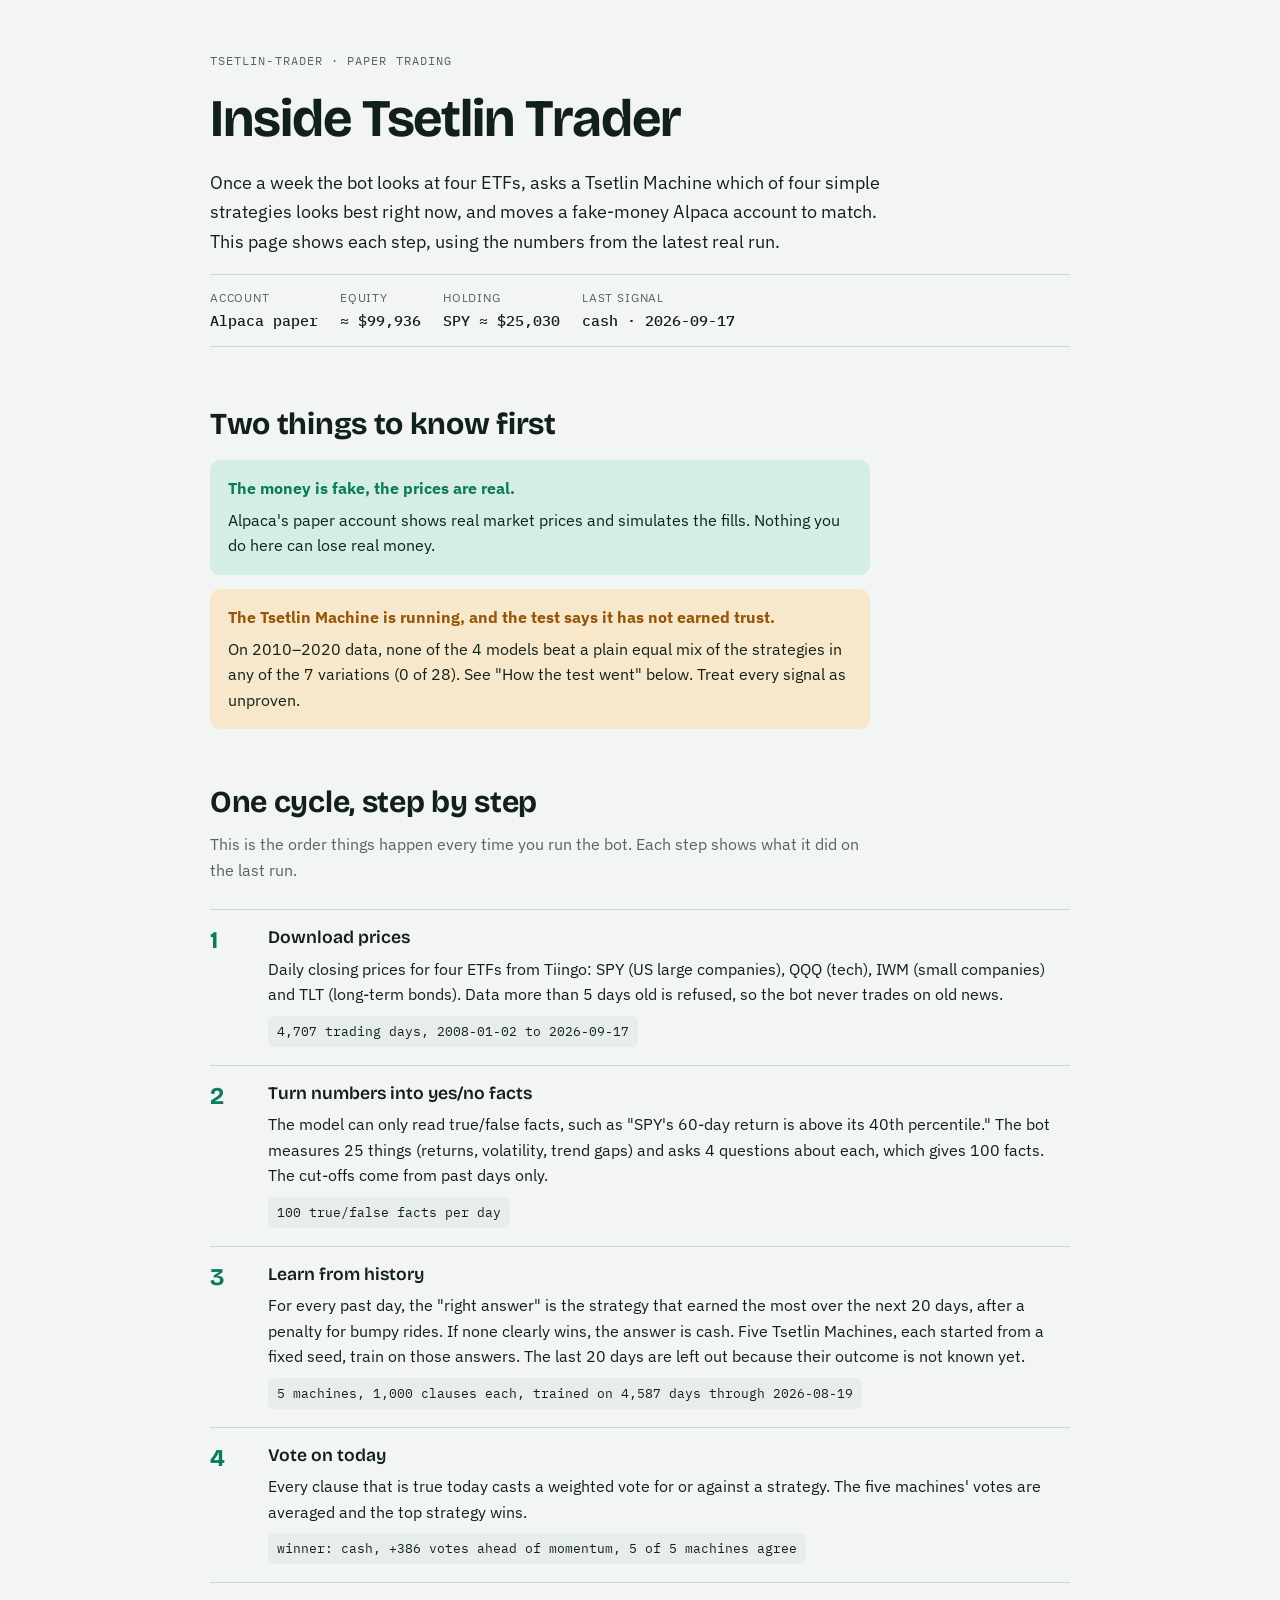
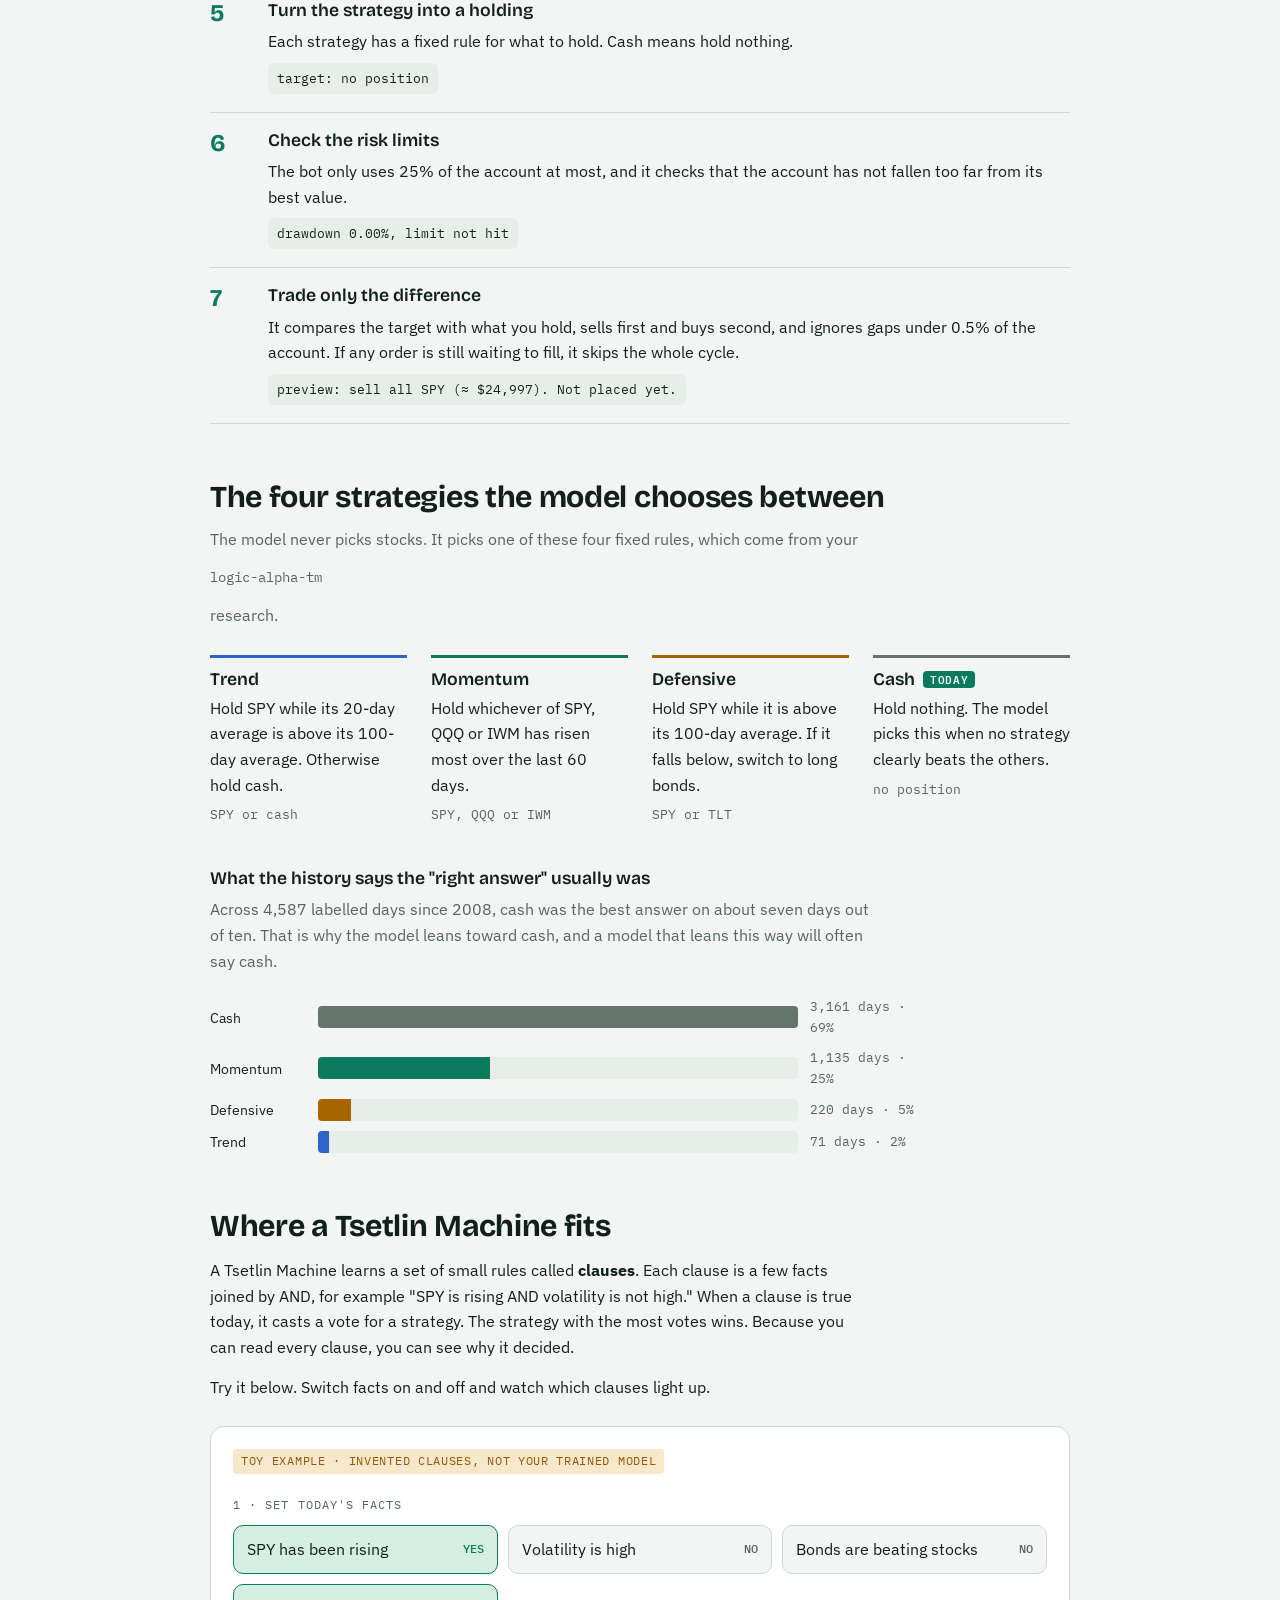
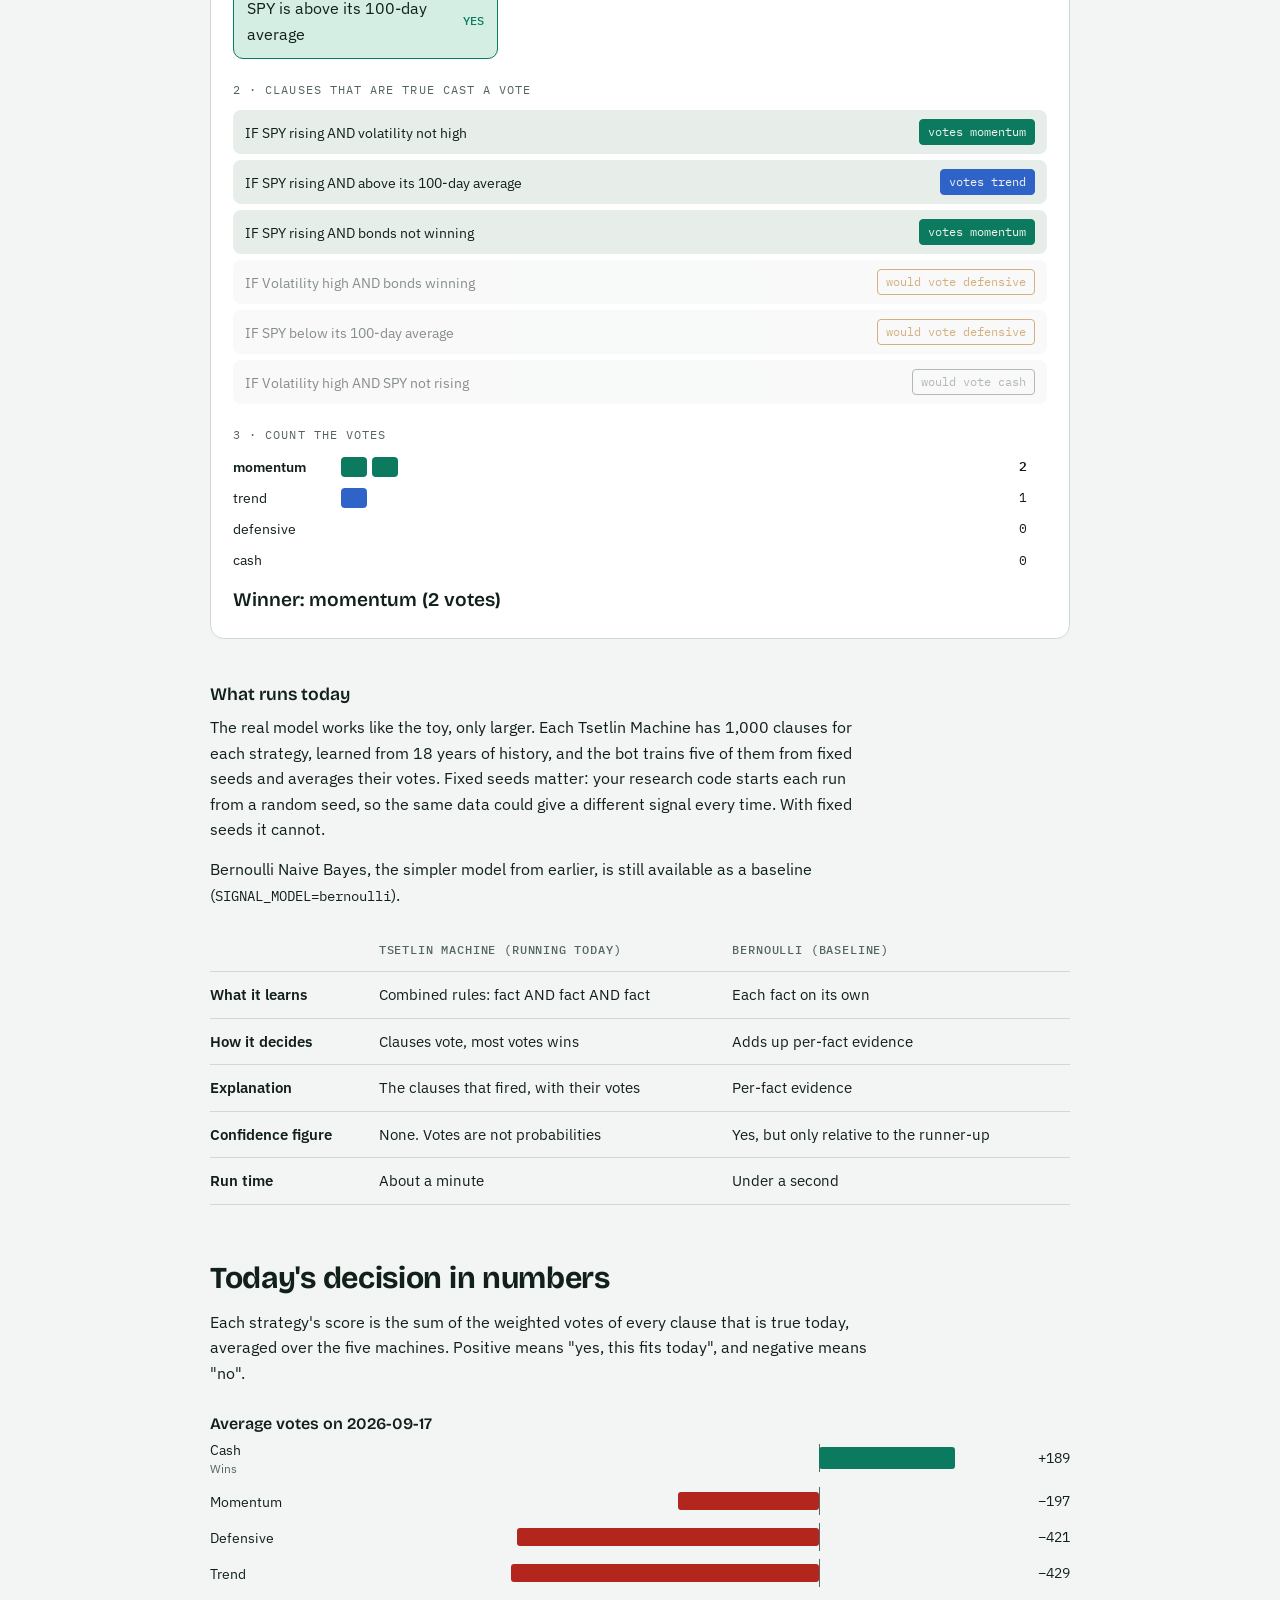
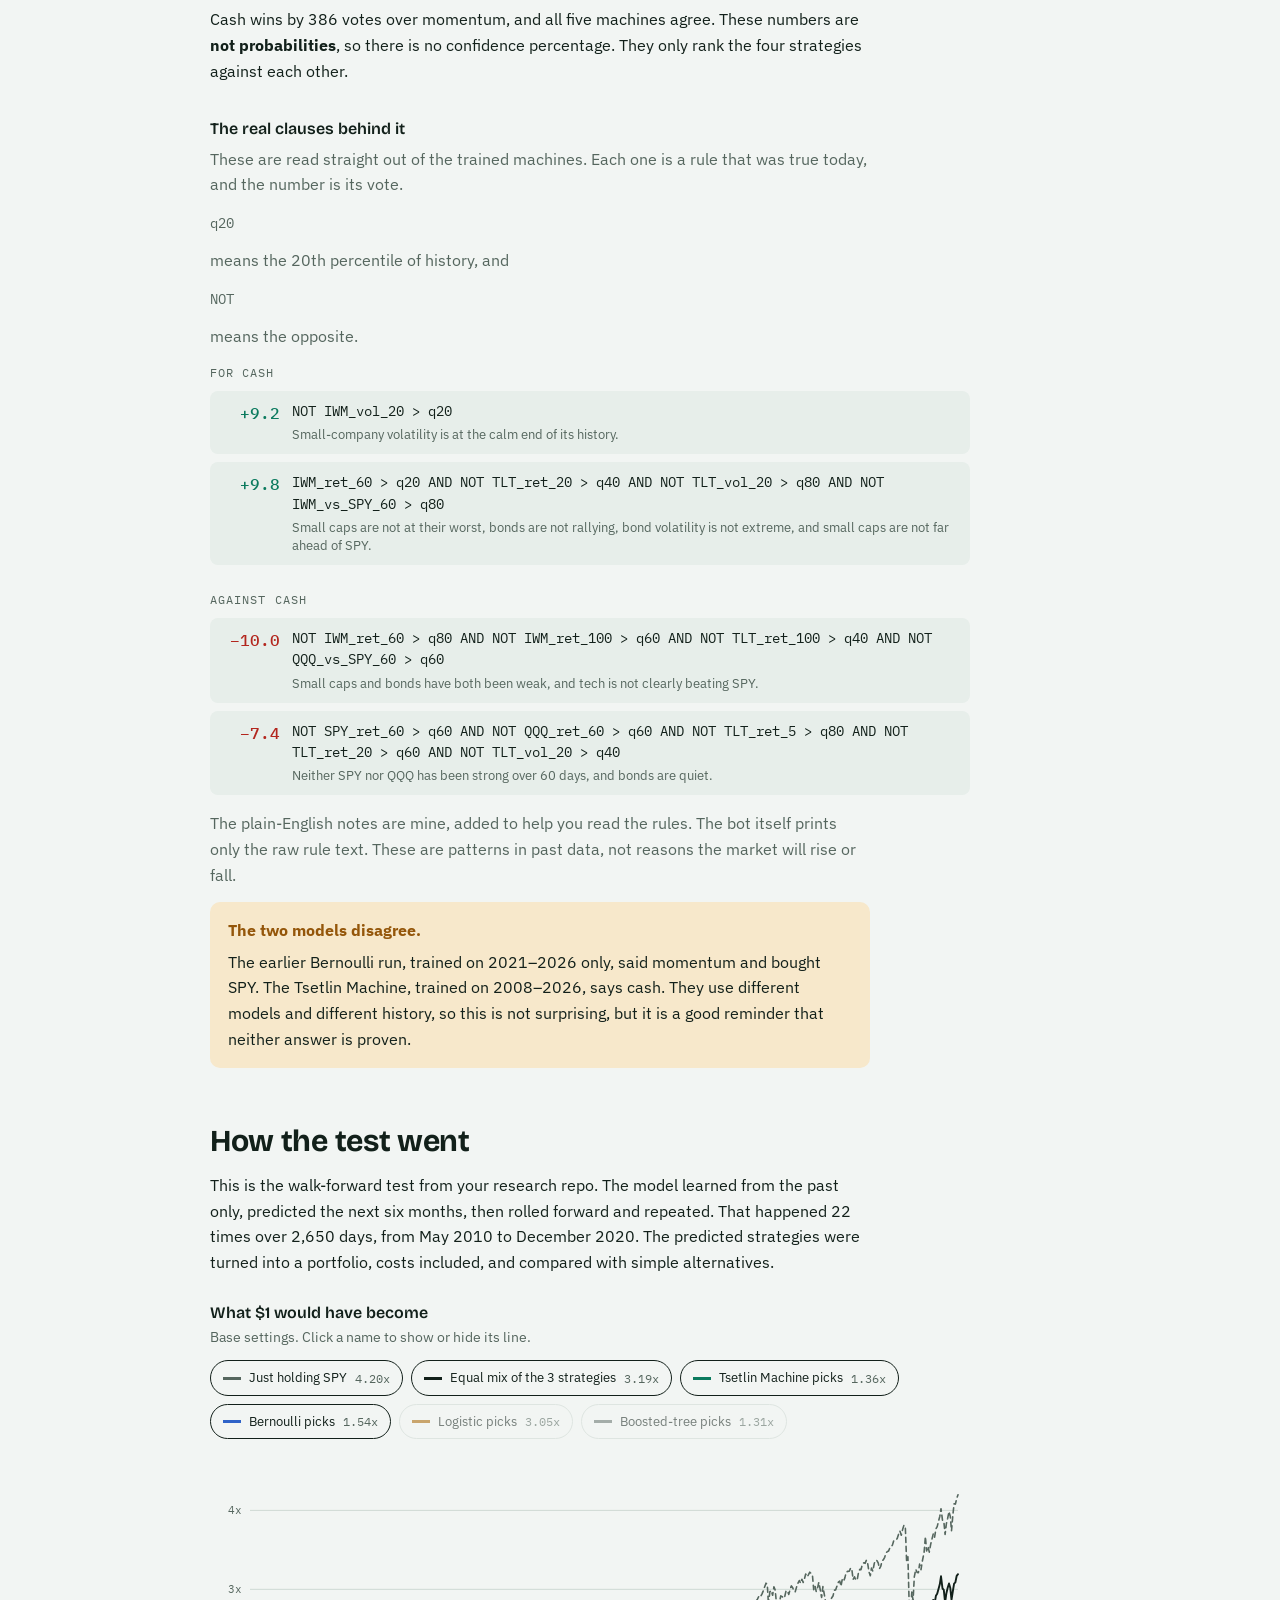
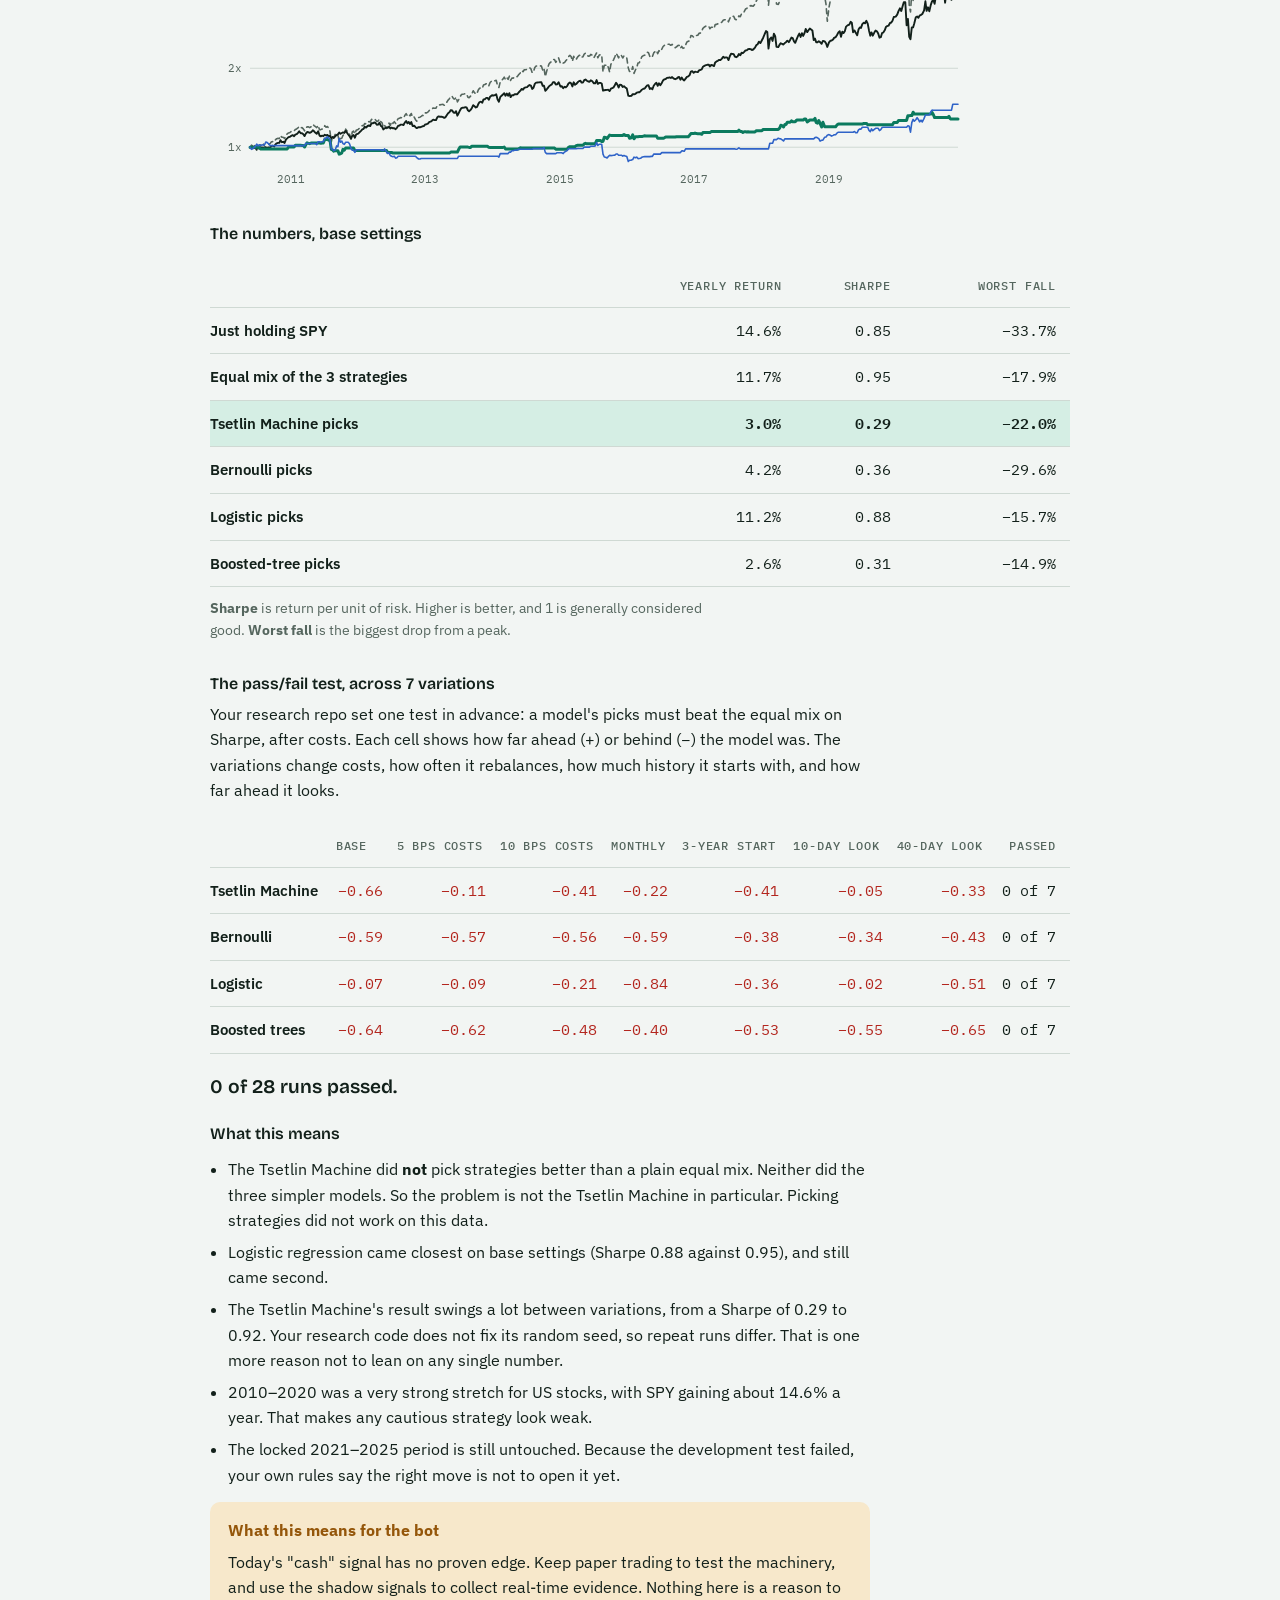
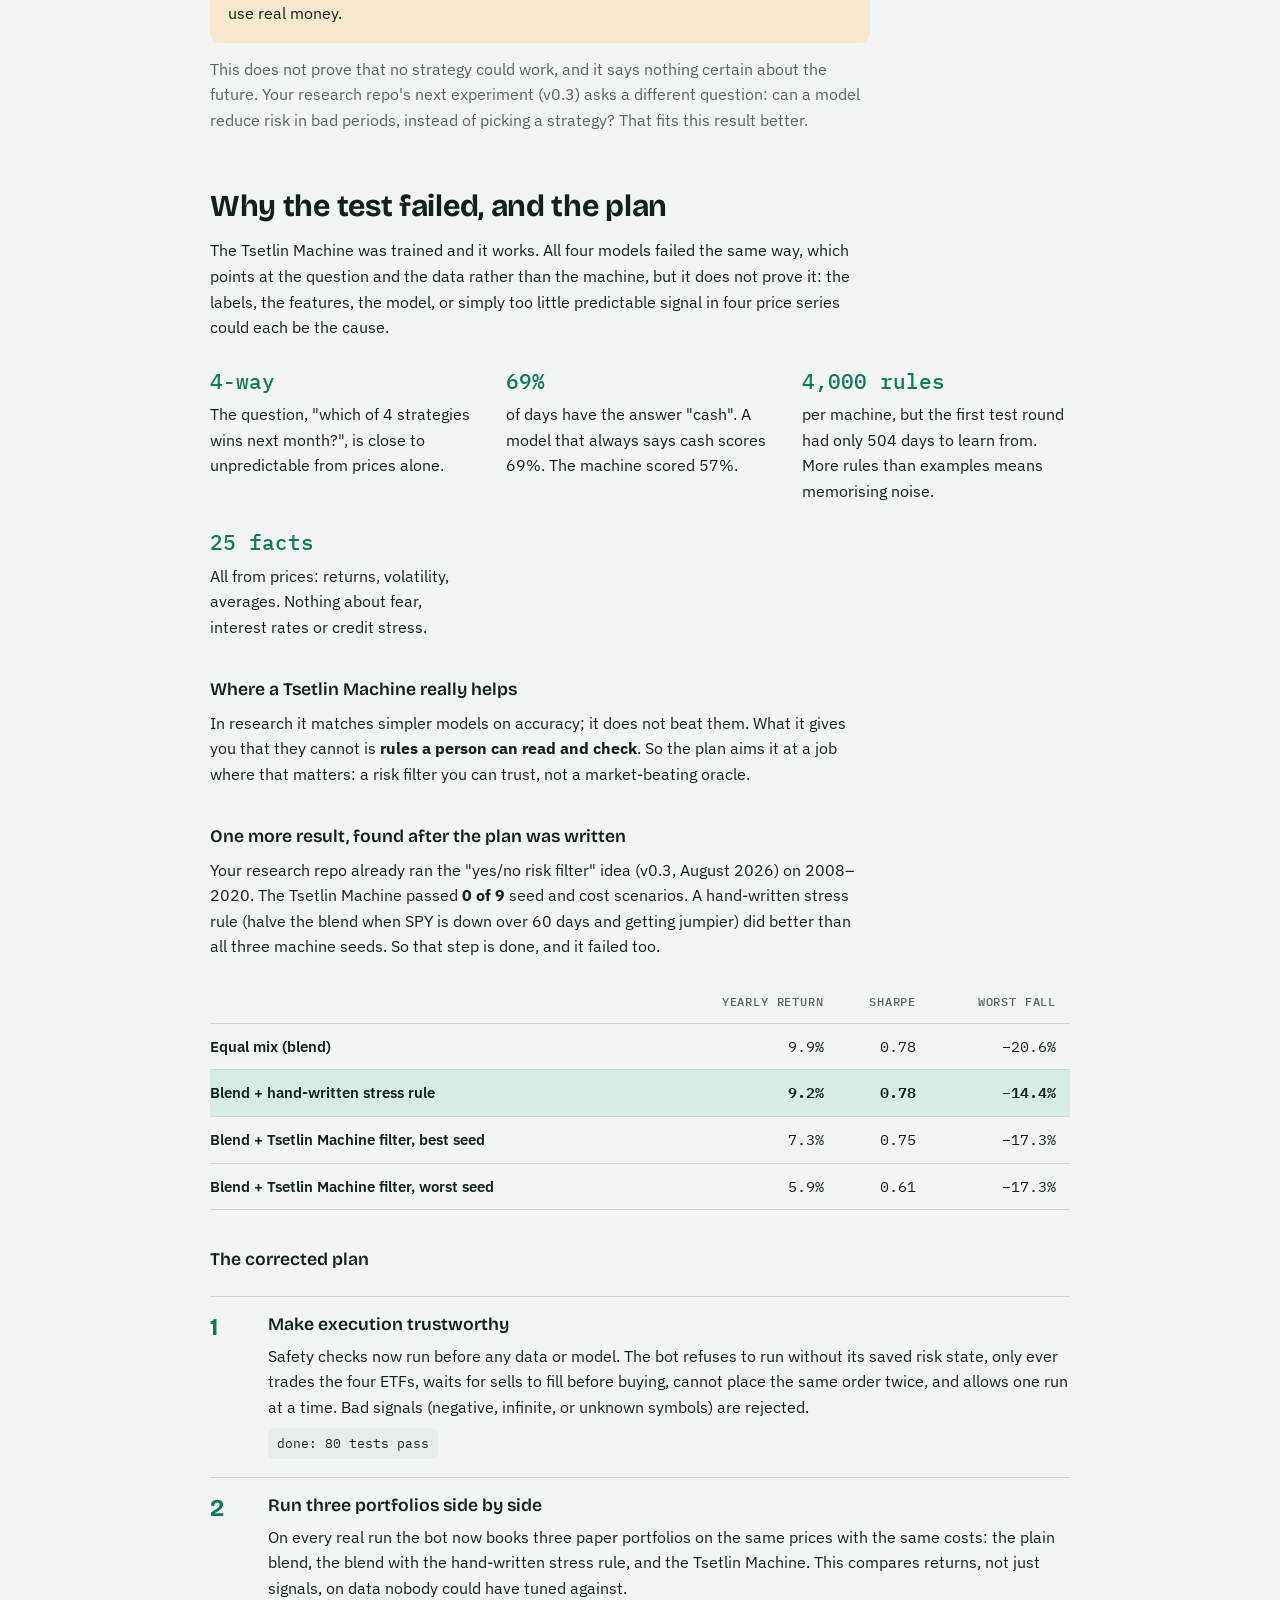
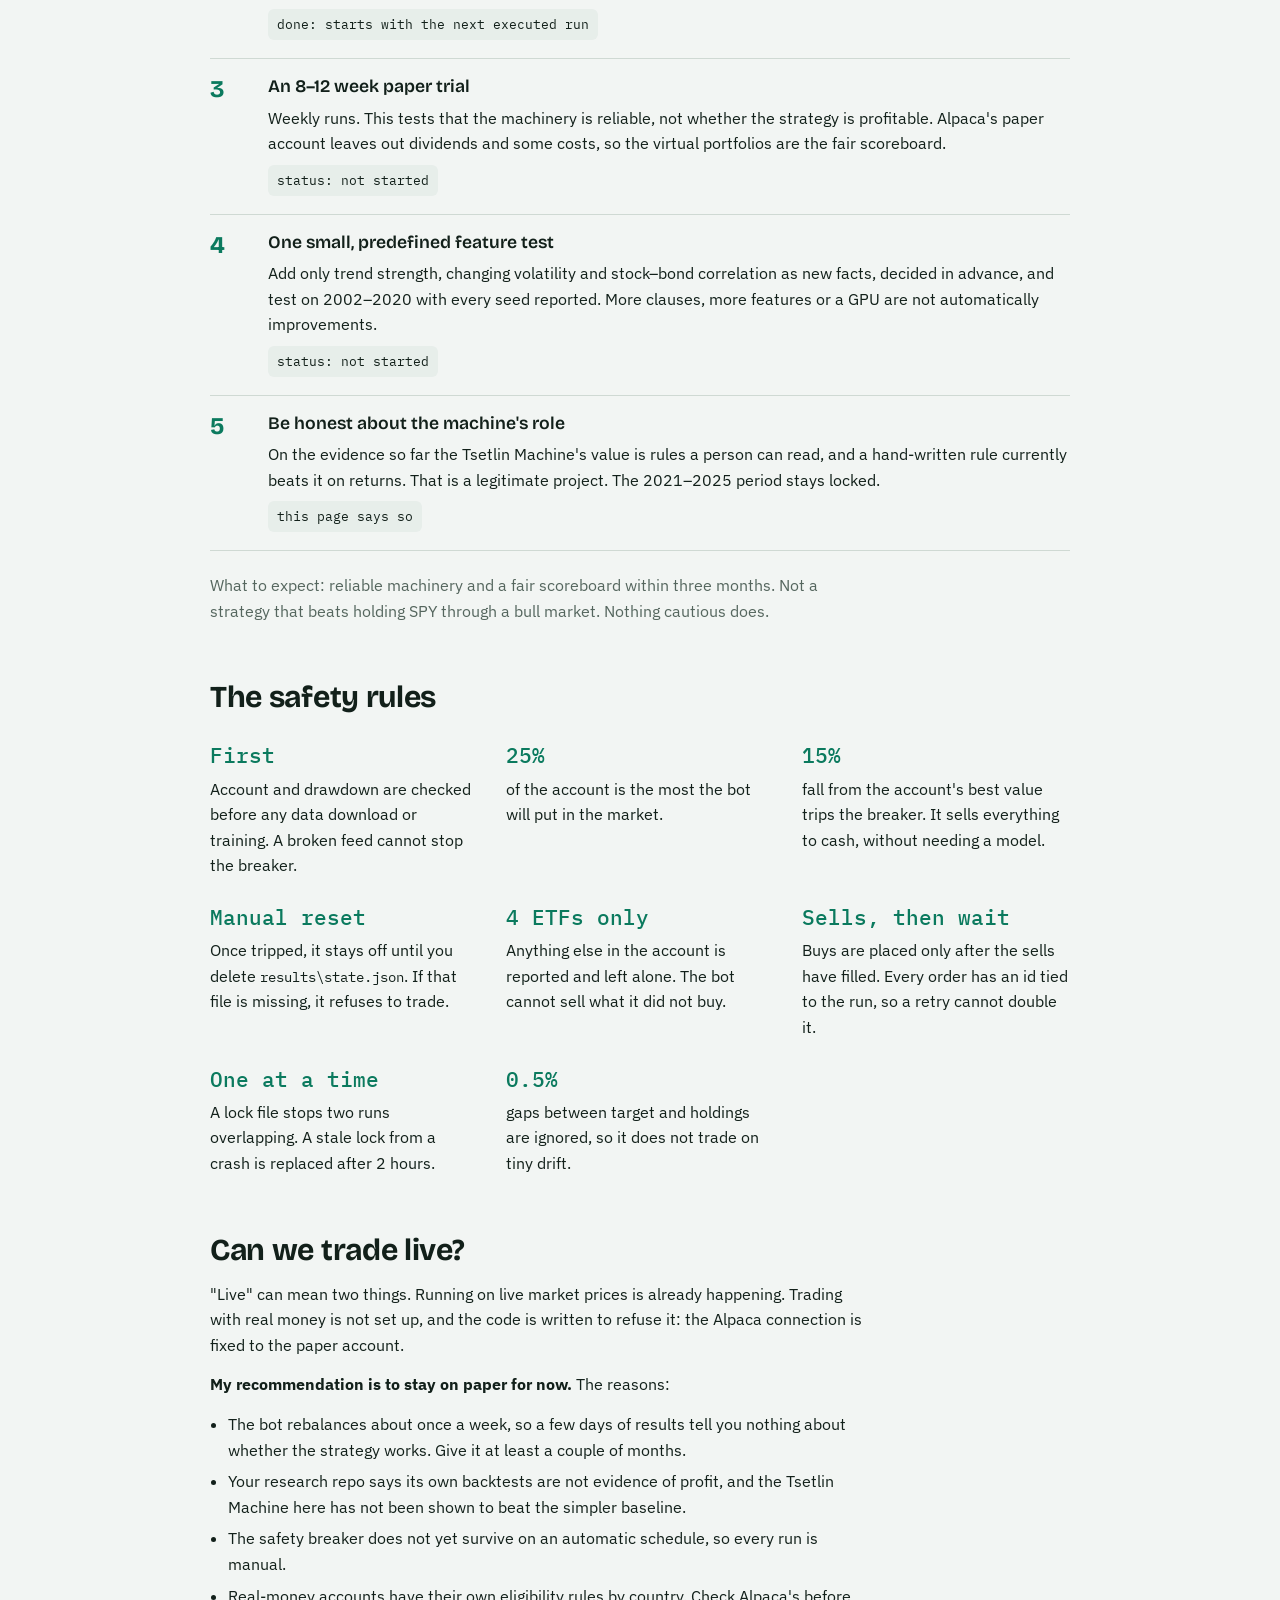
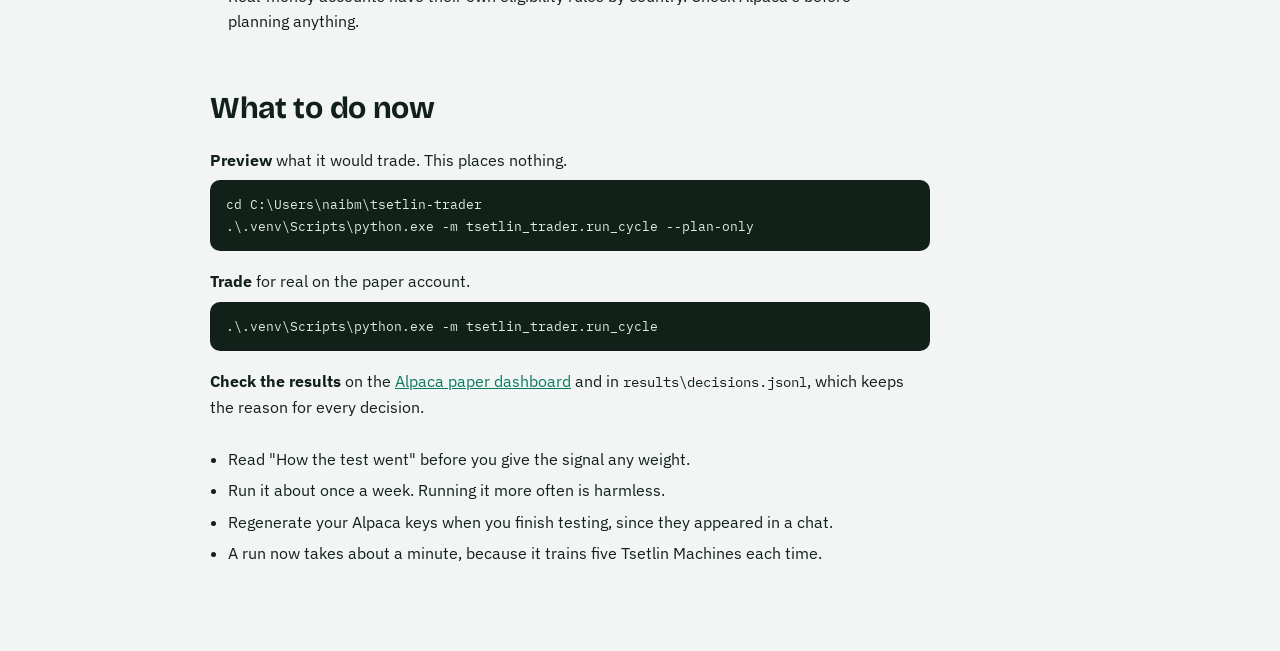
==== commit d0b10edc: "Update explainer page: v0.3 result, corrected plan, new safety rules Co-Authored-By: Claude Fable 5." ====
--- a/docs/index.html
+++ b/docs/index.html
@@ -173,7 +173,7 @@
   <div class="strip" aria-label="Account state at the last run">
     <div><span>Account</span><b>Alpaca paper</b></div>
     <div><span>Equity</span><b>&asymp; $99,936</b></div>
-    <div><span>Holding</span><b>SPY &asymp; $24,997</b></div>
+    <div><span>Holding</span><b>SPY &asymp; $25,030</b></div>
     <div><span>Last signal</span><b>cash &middot; 2026-09-17</b></div>
   </div>
 </header>
@@ -346,7 +346,7 @@
 <section>
   <h2>Why the test failed, and the plan</h2>
   <div class="prose" style="margin-top:14px">
-    <p>The Tsetlin Machine was trained and it works. The test failed because of the question we asked and the data we gave it, not because of the machine. All four models failed the same way, which points at the task.</p>
+    <p>The Tsetlin Machine was trained and it works. All four models failed the same way, which points at the question and the data rather than the machine, but it does not prove it: the labels, the features, the model, or simply too little predictable signal in four price series could each be the cause.</p>
   </div>
 
   <div class="rules" style="margin-top:24px">
@@ -361,26 +361,45 @@
     <p>In research it matches simpler models on accuracy; it does not beat them. What it gives you that they cannot is <b>rules a person can read and check</b>. So the plan aims it at a job where that matters: a risk filter you can trust, not a market-beating oracle.</p>
   </div>
 
-  <h3 style="margin-top:40px">The plan, staying with the 4 ETFs</h3>
+  <h3 style="margin-top:40px">One more result, found after the plan was written</h3>
+  <div class="prose" style="margin-top:10px">
+    <p>Your research repo already ran the "yes/no risk filter" idea (v0.3, August 2026) on 2008&ndash;2020. The Tsetlin Machine passed <b>0 of 9</b> seed and cost scenarios. A hand-written stress rule (halve the blend when SPY is down over 60 days and getting jumpier) did better than all three machine seeds. So that step is done, and it failed too.</p>
+  </div>
+  <div class="tablewrap">
+    <table>
+      <thead><tr><th></th><th class="num">Yearly return</th><th class="num">Sharpe</th><th class="num">Worst fall</th></tr></thead>
+      <tbody>
+        <tr><td>Equal mix (blend)</td><td class="num">9.9%</td><td class="num">0.78</td><td class="num">&minus;20.6%</td></tr>
+        <tr class="hl"><td>Blend + hand-written stress rule</td><td class="num">9.2%</td><td class="num">0.78</td><td class="num">&minus;14.4%</td></tr>
+        <tr><td>Blend + Tsetlin Machine filter, best seed</td><td class="num">7.3%</td><td class="num">0.75</td><td class="num">&minus;17.3%</td></tr>
+        <tr><td>Blend + Tsetlin Machine filter, worst seed</td><td class="num">5.9%</td><td class="num">0.61</td><td class="num">&minus;17.3%</td></tr>
+      </tbody>
+    </table>
+  </div>
+
+  <h3 style="margin-top:40px">The corrected plan</h3>
   <ol class="steps">
-    <li><span class="n">1</span><div class="step-body"><h3>Ask a yes/no question</h3><p>"Should we cut risk for the next 20 days?" Two balanced classes instead of four lopsided ones. The bot uses the answer as a dial: full position when calm, half when not.</p><span class="today">your repo's v0.3 experiment already frames it this way</span></div></li>
-    <li><span class="n">2</span><div class="step-body"><h3>Many more facts from the same 4 prices</h3><p>More time windows (10, 40, 120, 200 days), classic signals (50-day above 200-day, new 52-week high or low), stock&ndash;bond correlation, fear spikes (5-day vs 60-day volatility), relative strength both ways, streaks, and finer cut-offs.</p><span class="today">about 300&ndash;400 facts instead of 100</span></div></li>
-    <li><span class="n">3</span><div class="step-body"><h3>More history</h3><p>Start in 2002, TLT's first full year, instead of 2008. That adds the 2002 bear market and the 2007 top, exactly the "cut risk" examples we lack.</p><span class="today">about 1,500 more days</span></div></li>
-    <li><span class="n">4</span><div class="step-body"><h3>A smaller, tidier machine</h3><p>200&ndash;300 clauses instead of 1,000, a cap on rule length so rules stay short and readable, dropout to fight memorising, balanced classes, and 5 fixed seeds averaged.</p><span class="today">fewer, shorter, steadier rules</span></div></li>
-    <li><span class="n">5</span><div class="step-body"><h3>Keep the rules that survive</h3><p>After the walk-forward, keep only clauses that show up in most rounds. Those 10&ndash;20 stable rules become a readable regime rulebook. That is the real product of a Tsetlin Machine.</p><span class="today">uses the repo's rule_stability output</span></div></li>
-    <li><span class="n">6</span><div class="step-body"><h3>Judge it honestly</h3><p>Development period only (through 2020), against logistic regression and the equal mix, reporting ranges across seeds. 2021&ndash;2025 stays locked until something passes.</p><span class="today">status: not started</span></div></li>
+    <li><span class="n">1</span><div class="step-body"><h3>Make execution trustworthy</h3><p>Safety checks now run before any data or model. The bot refuses to run without its saved risk state, only ever trades the four ETFs, waits for sells to fill before buying, cannot place the same order twice, and allows one run at a time. Bad signals (negative, infinite, or unknown symbols) are rejected.</p><span class="today">done: 80 tests pass</span></div></li>
+    <li><span class="n">2</span><div class="step-body"><h3>Run three portfolios side by side</h3><p>On every real run the bot now books three paper portfolios on the same prices with the same costs: the plain blend, the blend with the hand-written stress rule, and the Tsetlin Machine. This compares returns, not just signals, on data nobody could have tuned against.</p><span class="today">done: starts with the next executed run</span></div></li>
+    <li><span class="n">3</span><div class="step-body"><h3>An 8&ndash;12 week paper trial</h3><p>Weekly runs. This tests that the machinery is reliable, not whether the strategy is profitable. Alpaca's paper account leaves out dividends and some costs, so the virtual portfolios are the fair scoreboard.</p><span class="today">status: not started</span></div></li>
+    <li><span class="n">4</span><div class="step-body"><h3>One small, predefined feature test</h3><p>Add only trend strength, changing volatility and stock&ndash;bond correlation as new facts, decided in advance, and test on 2002&ndash;2020 with every seed reported. More clauses, more features or a GPU are not automatically improvements.</p><span class="today">status: not started</span></div></li>
+    <li><span class="n">5</span><div class="step-body"><h3>Be honest about the machine's role</h3><p>On the evidence so far the Tsetlin Machine's value is rules a person can read, and a hand-written rule currently beats it on returns. That is a legitimate project. The 2021&ndash;2025 period stays locked.</p><span class="today">this page says so</span></div></li>
   </ol>
   <div class="prose" style="margin-top:22px">
-    <p class="muted">What to expect: a modest, real improvement on the risk-filter task, and rules you can read. Not a strategy that beats holding SPY through a bull market. Nothing cautious does.</p>
+    <p class="muted">What to expect: reliable machinery and a fair scoreboard within three months. Not a strategy that beats holding SPY through a bull market. Nothing cautious does.</p>
   </div>
 </section>
 
 <section>
   <h2>The safety rules</h2>
   <div class="rules">
+    <div><b>First</b><p>Account and drawdown are checked before any data download or training. A broken feed cannot stop the breaker.</p></div>
     <div><b>25%</b><p>of the account is the most the bot will put in the market.</p></div>
-    <div><b>15%</b><p>fall from the account's best value trips the breaker. It sells everything to cash.</p></div>
-    <div><b>Manual reset</b><p>Once tripped, it stays off until you delete <code>results\state.json</code>. It never restarts by itself.</p></div>
+    <div><b>15%</b><p>fall from the account's best value trips the breaker. It sells everything to cash, without needing a model.</p></div>
+    <div><b>Manual reset</b><p>Once tripped, it stays off until you delete <code>results\state.json</code>. If that file is missing, it refuses to trade.</p></div>
+    <div><b>4 ETFs only</b><p>Anything else in the account is reported and left alone. The bot cannot sell what it did not buy.</p></div>
+    <div><b>Sells, then wait</b><p>Buys are placed only after the sells have filled. Every order has an id tied to the run, so a retry cannot double it.</p></div>
+    <div><b>One at a time</b><p>A lock file stops two runs overlapping. A stale lock from a crash is replaced after 2 hours.</p></div>
     <div><b>0.5%</b><p>gaps between target and holdings are ignored, so it does not trade on tiny drift.</p></div>
   </div>
 </section>
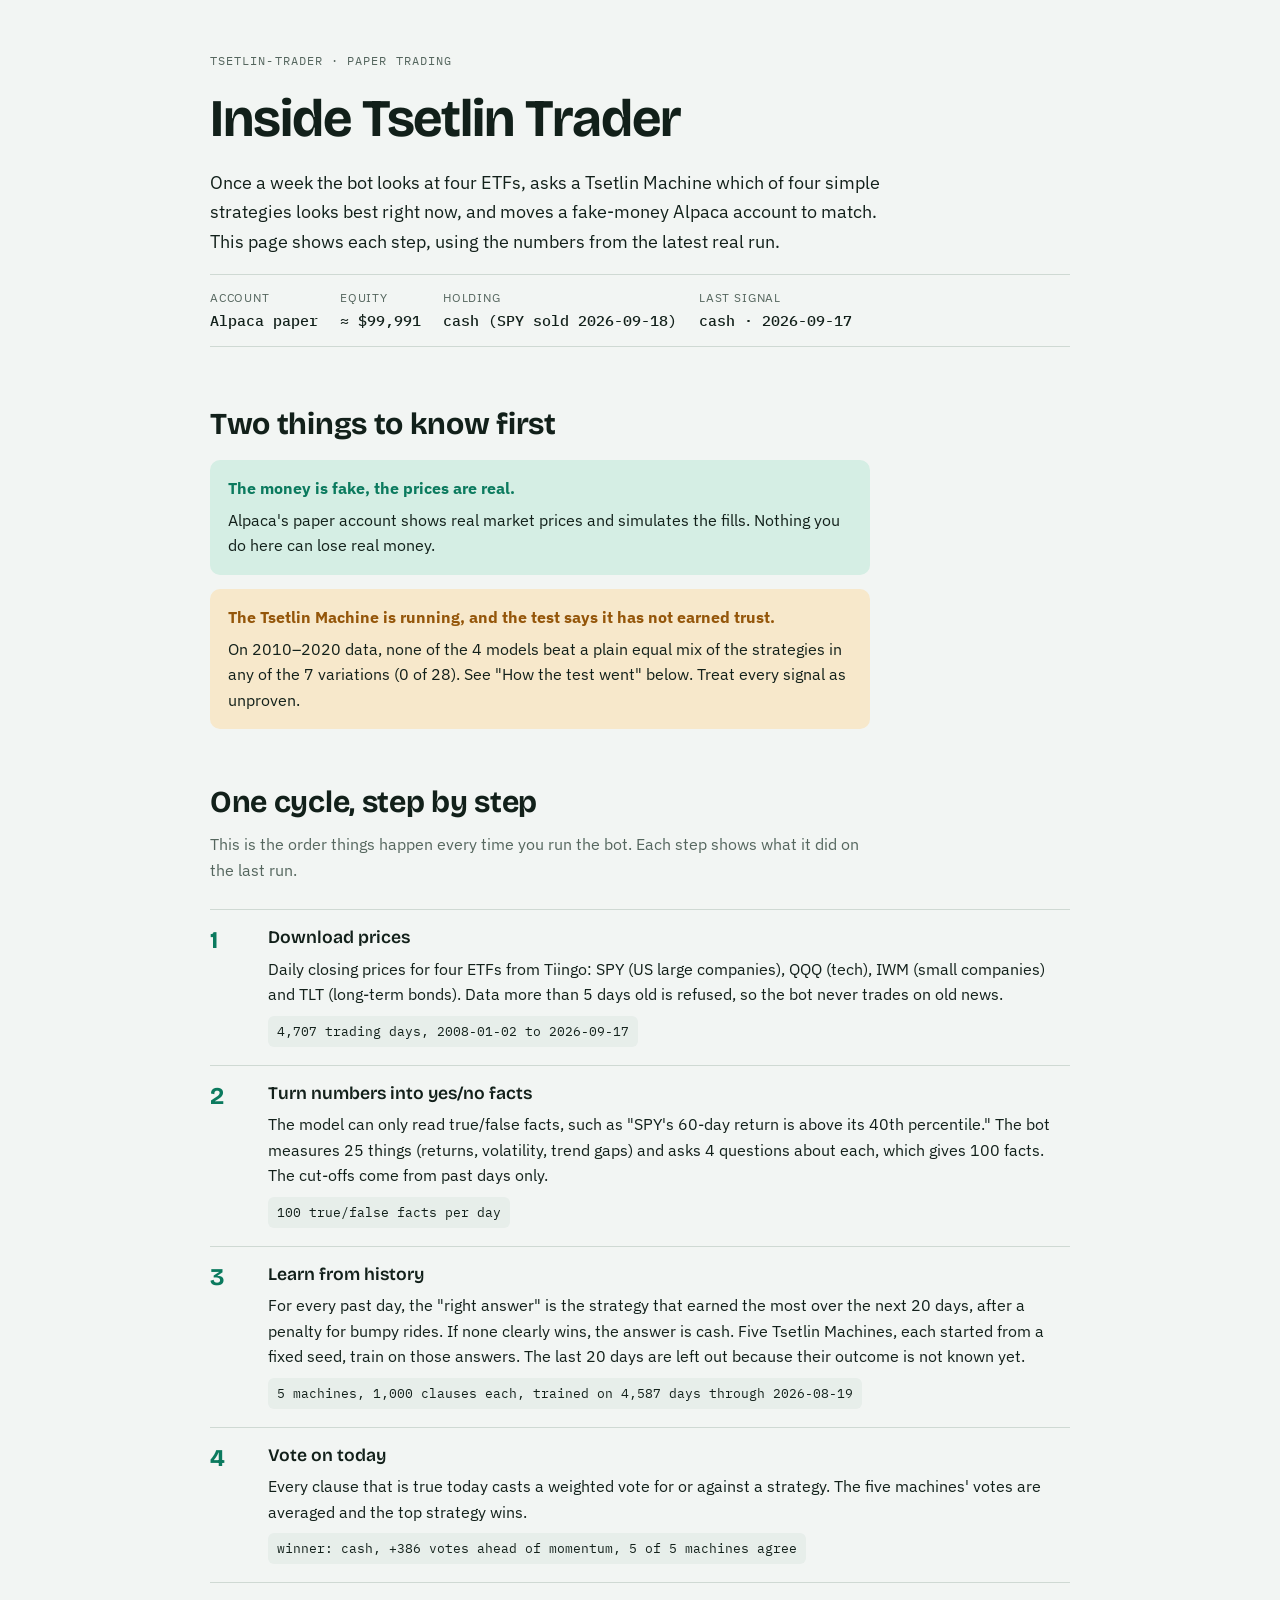
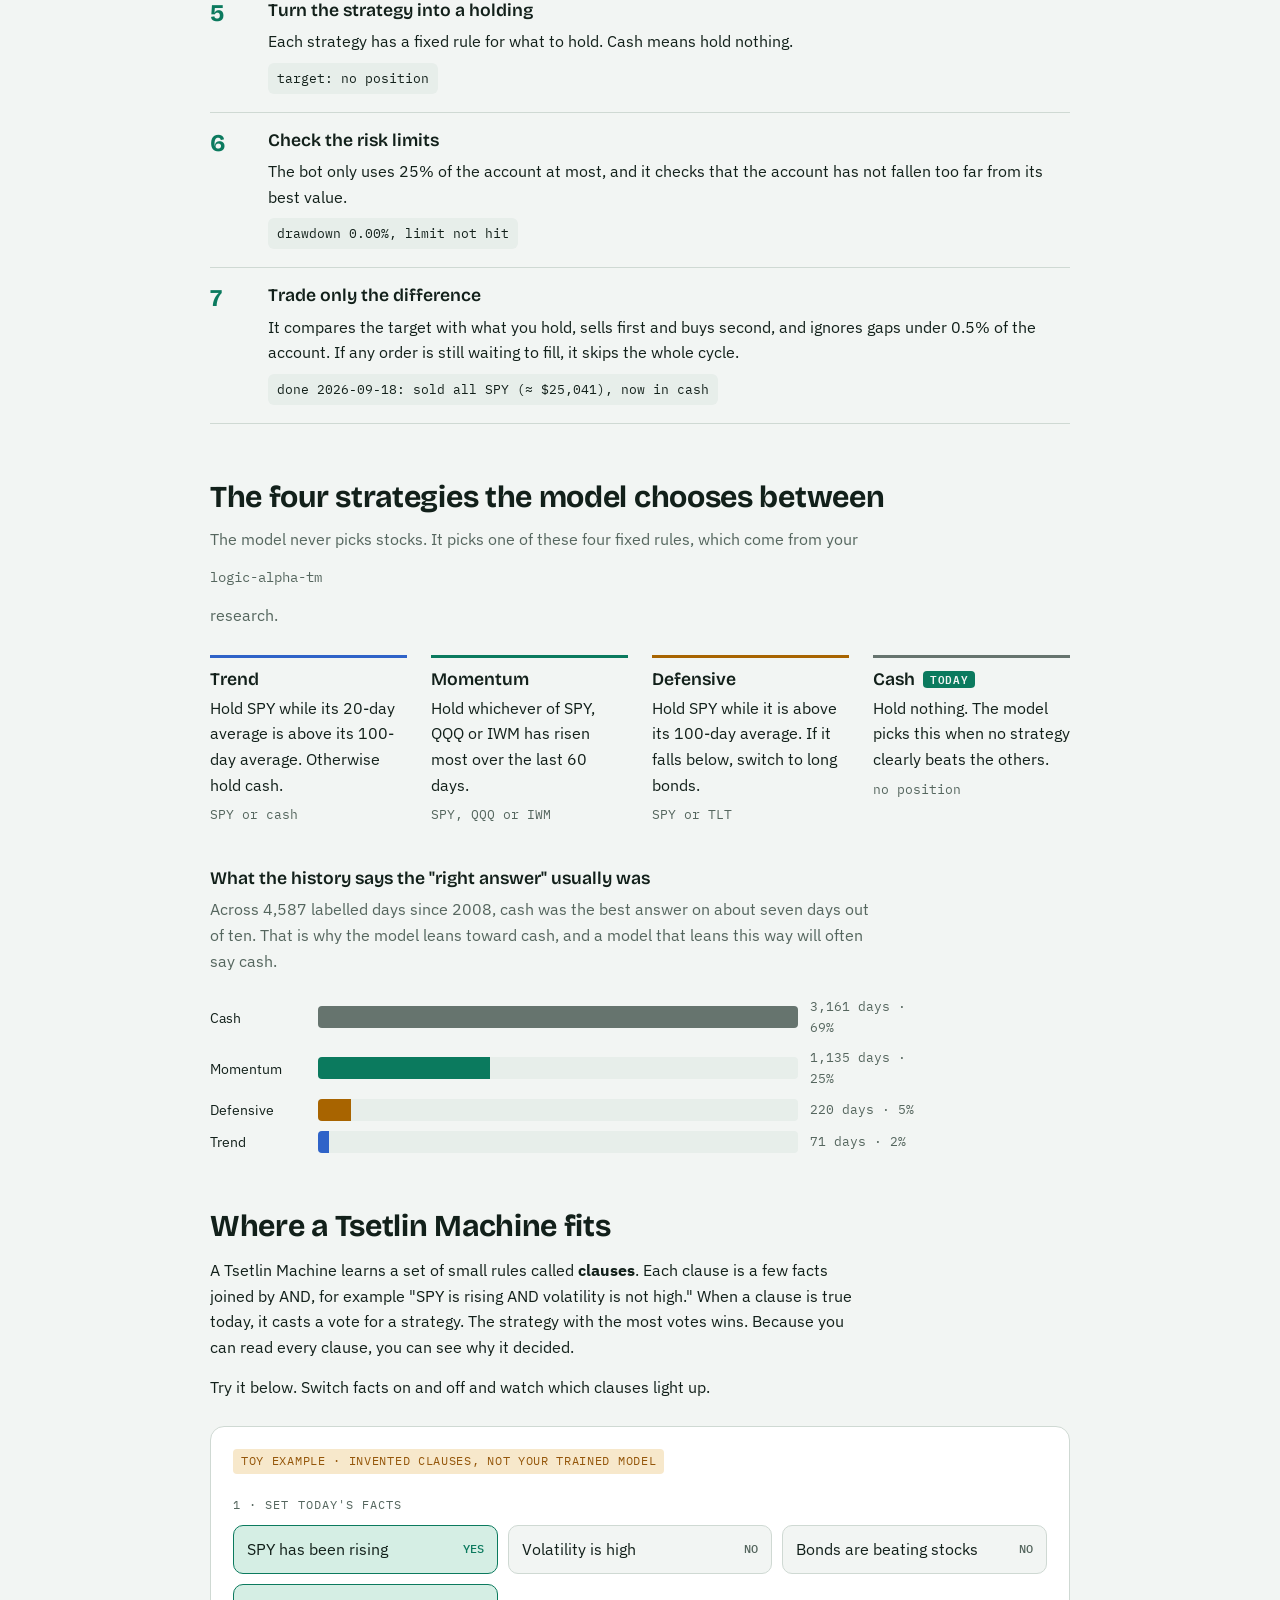
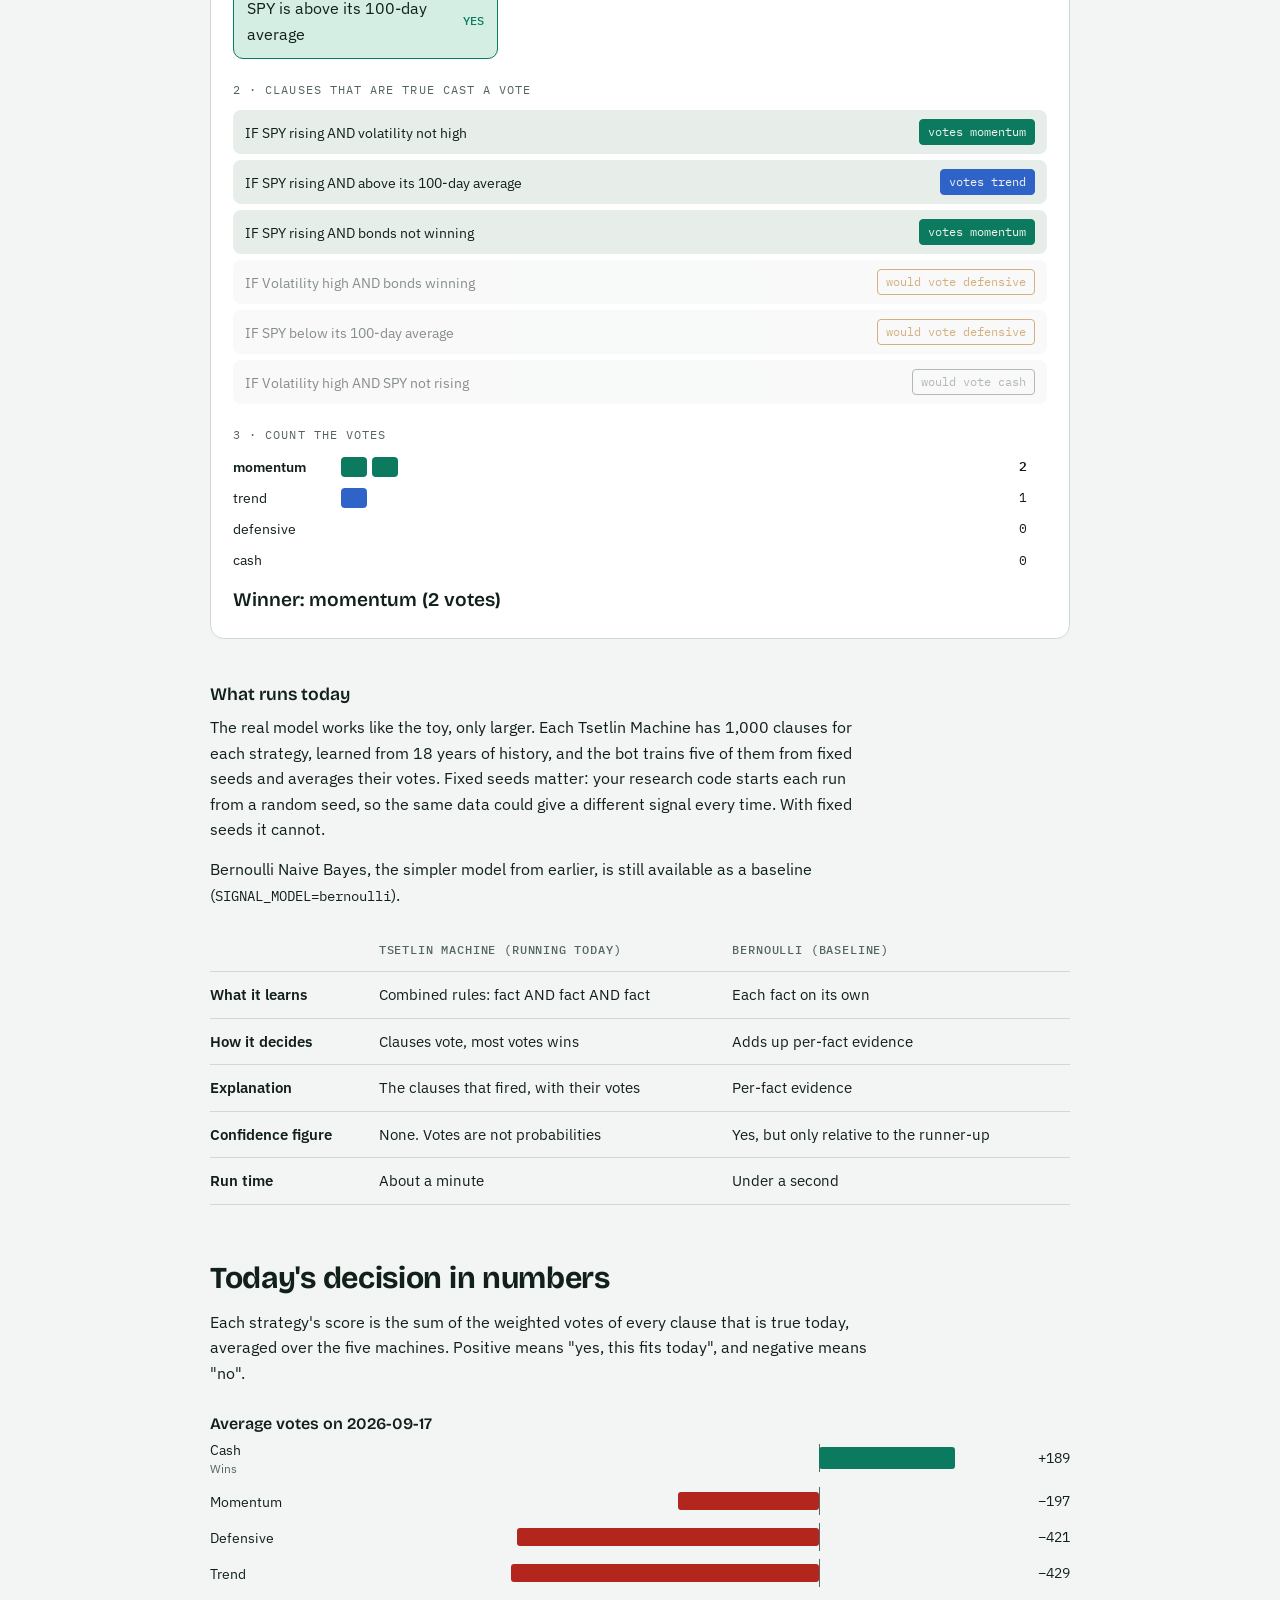
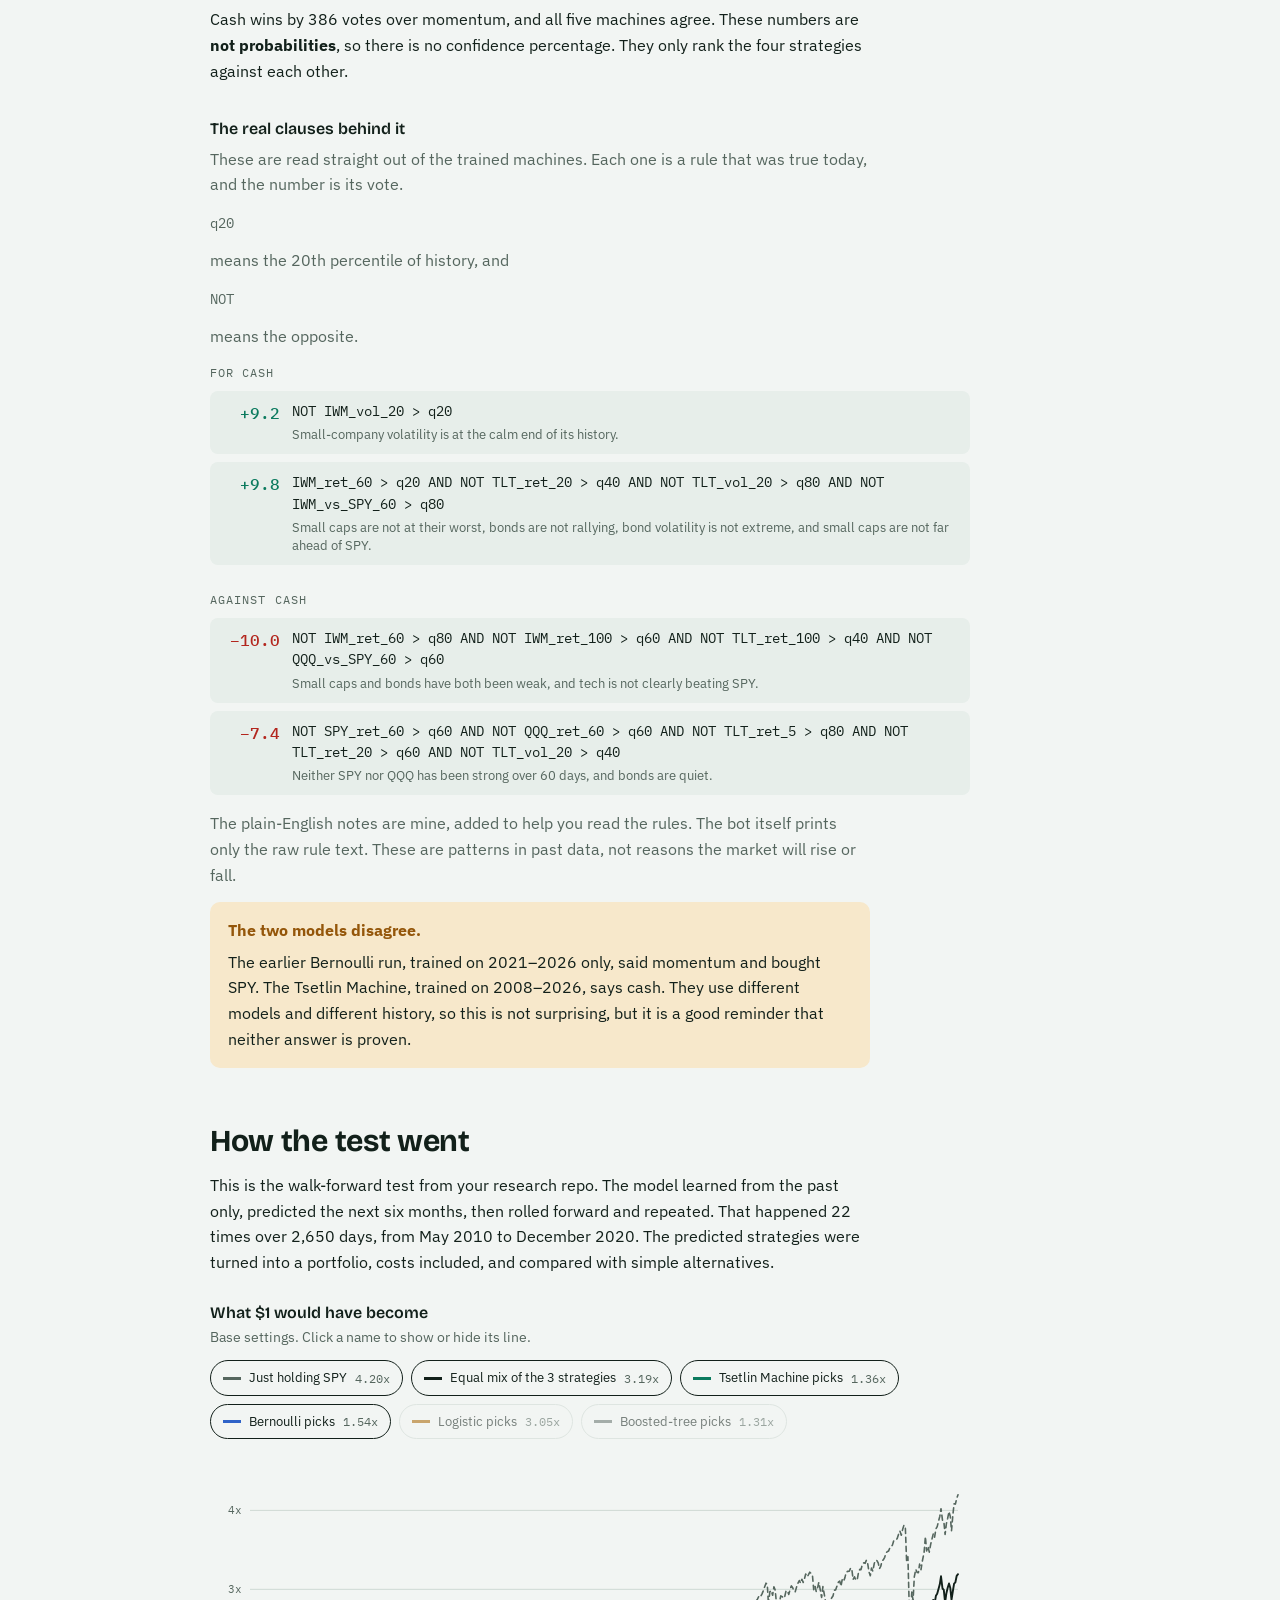
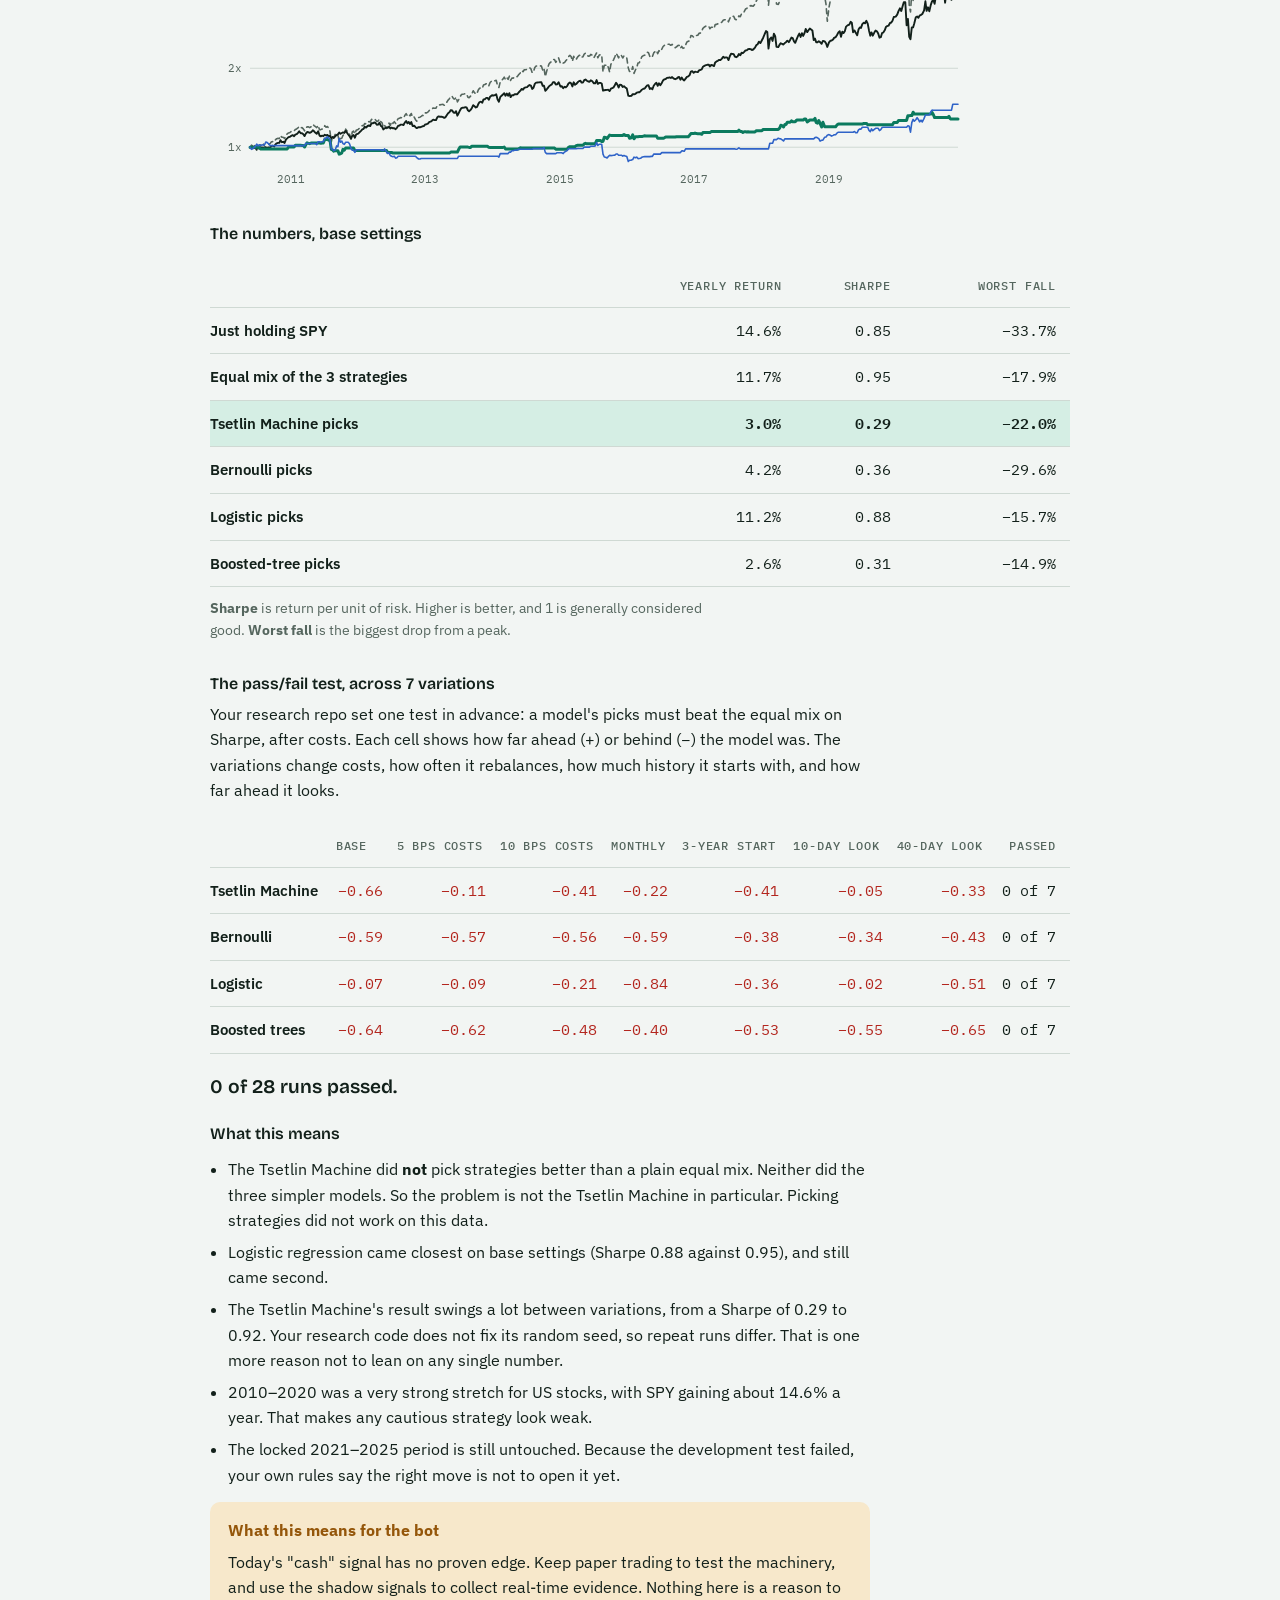
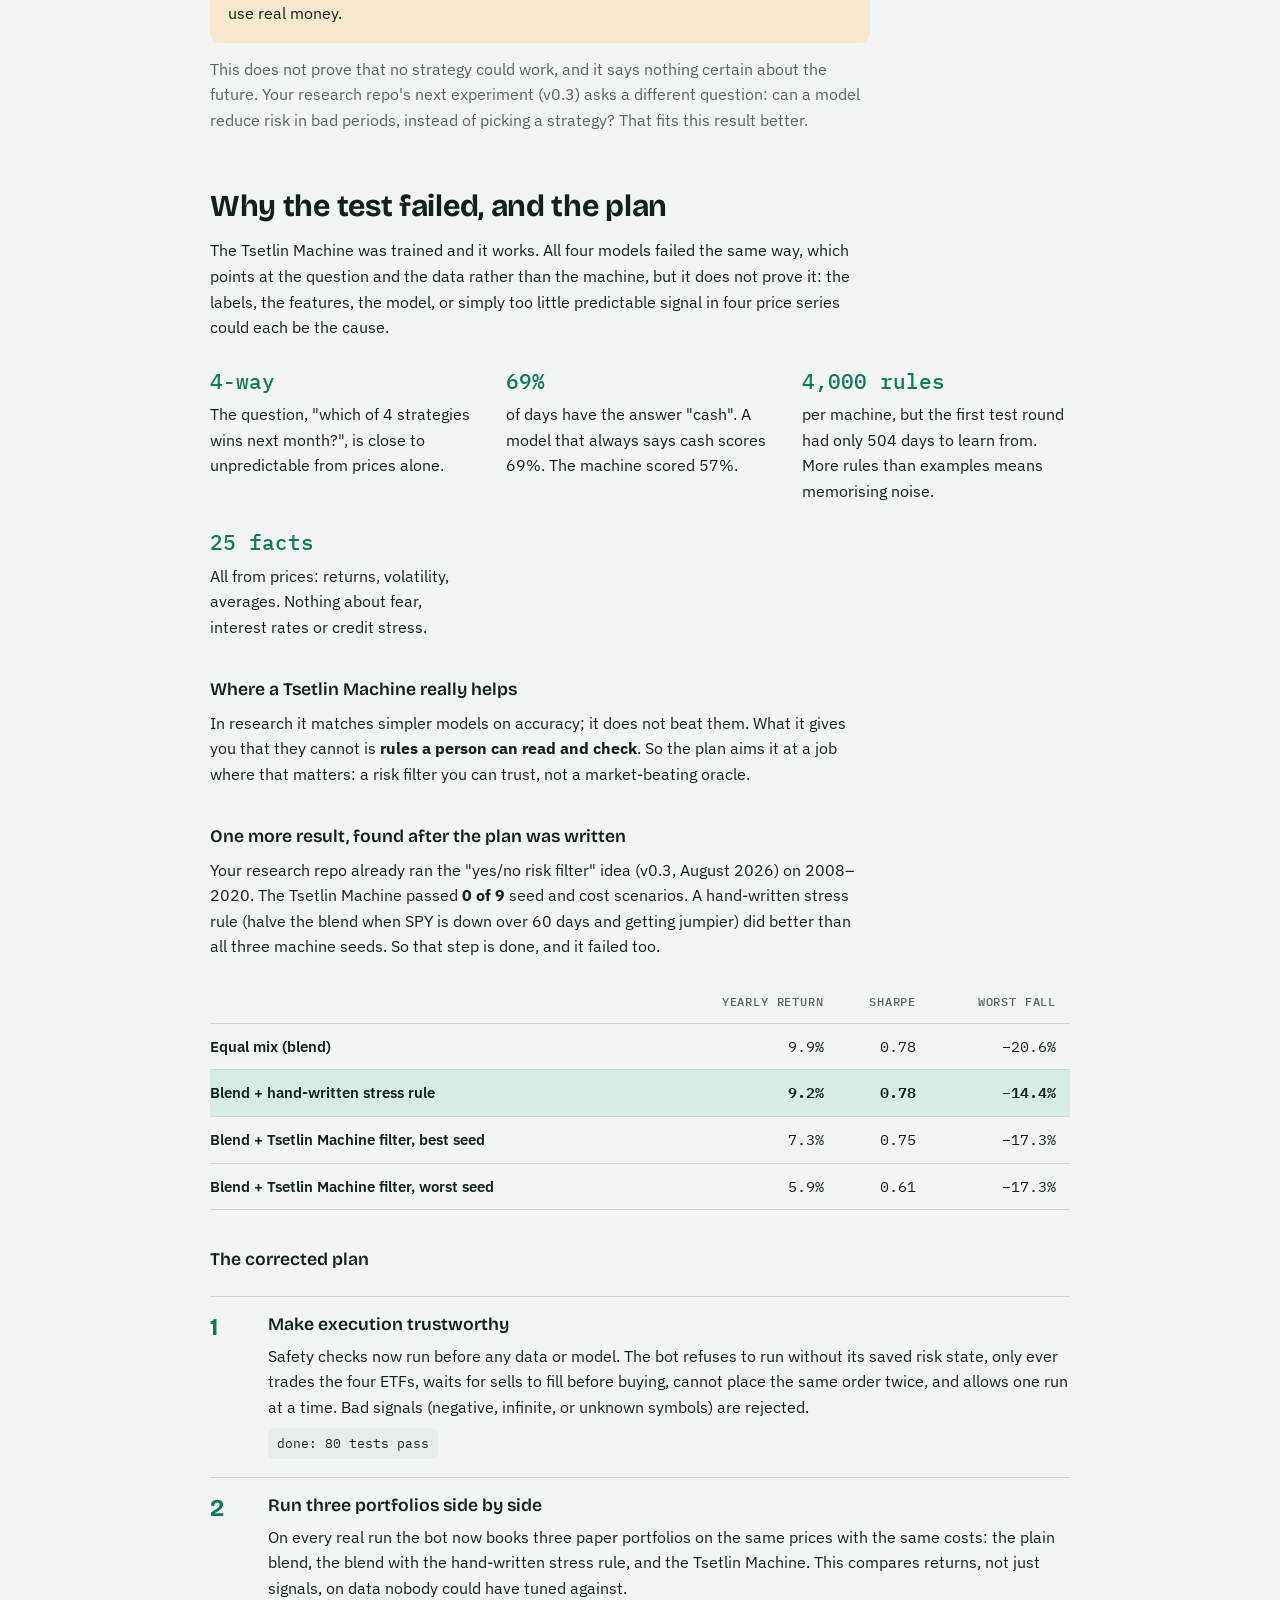
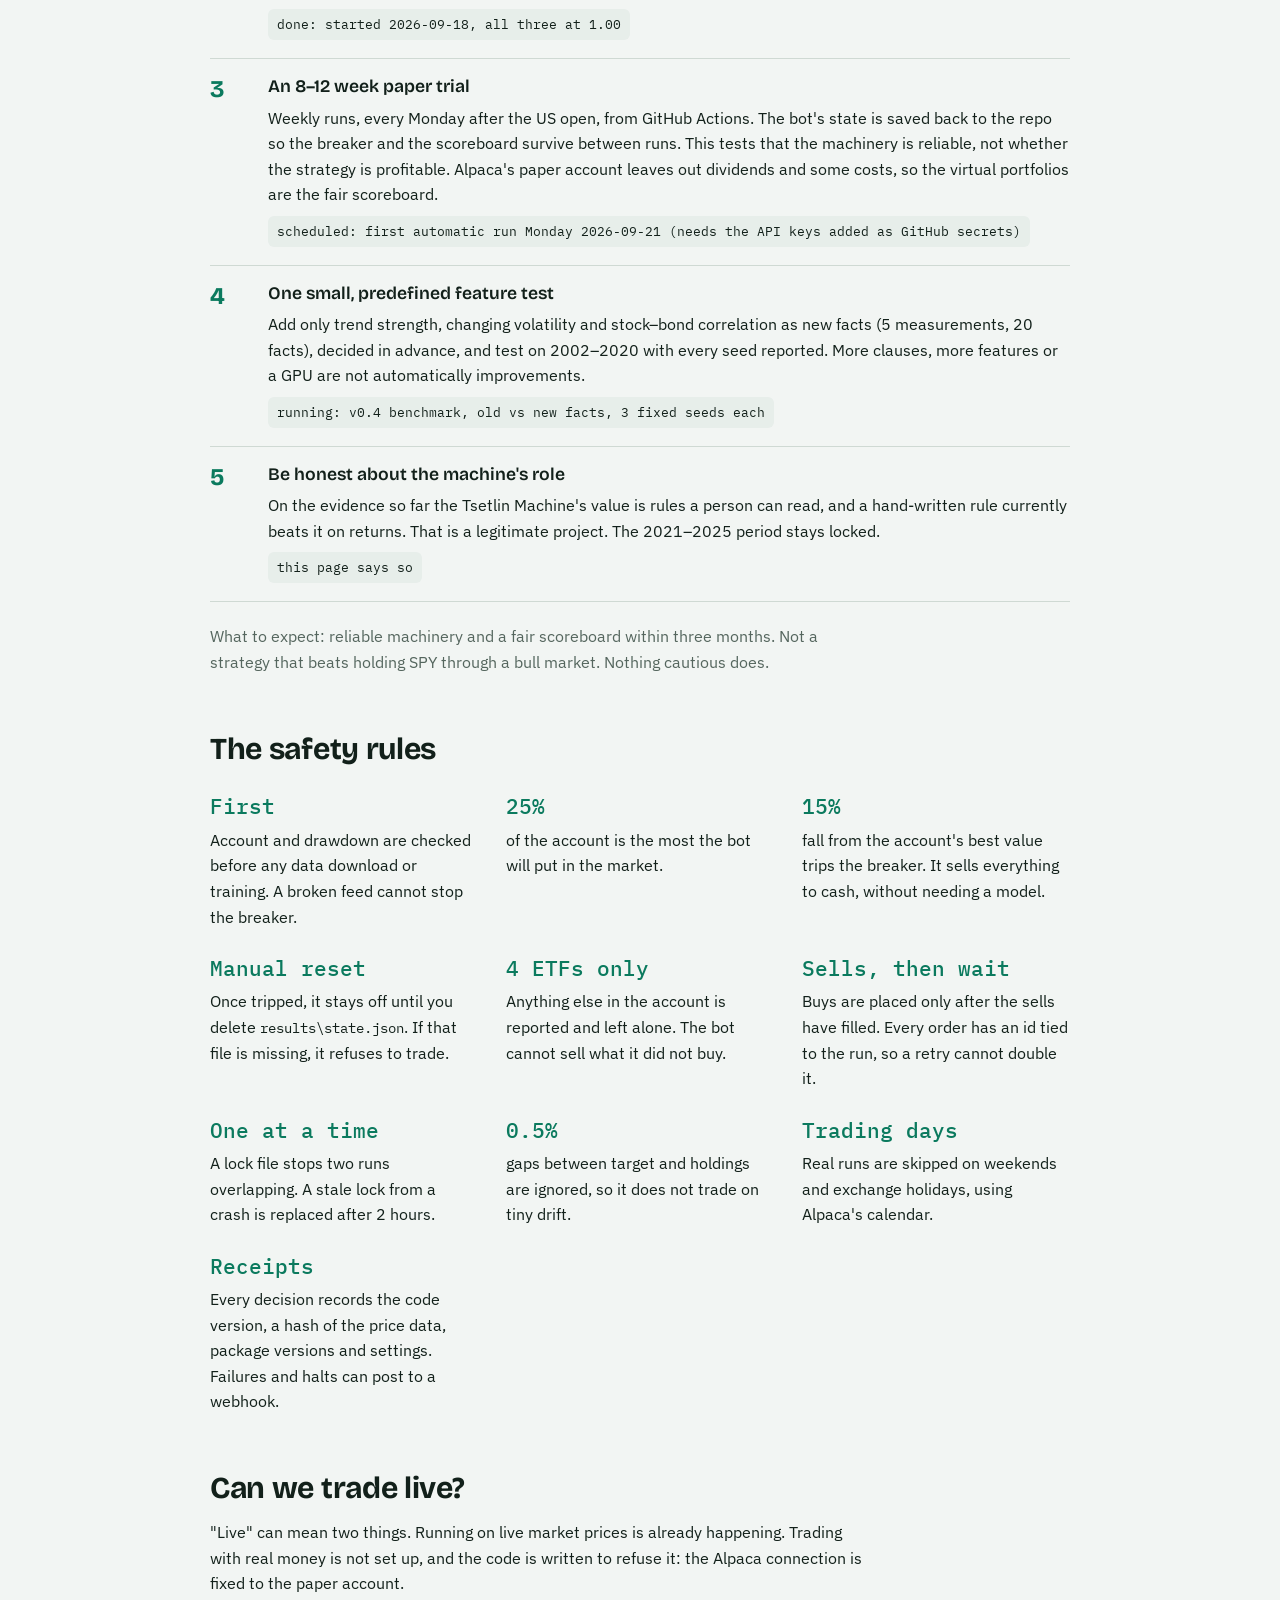
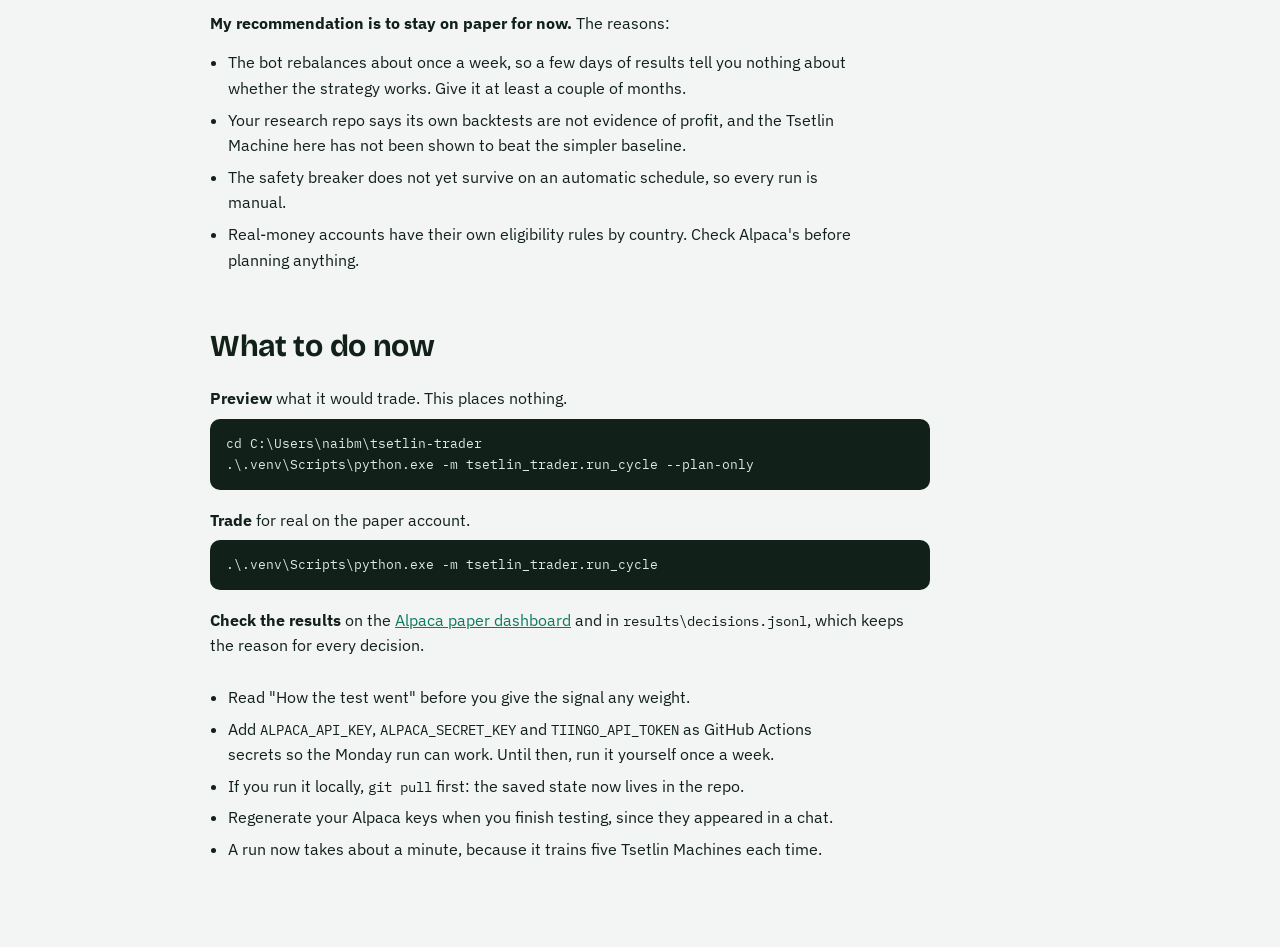
==== commit 26662bd5: "Update explainer page: trade executed, schedule, new guards Co-Authored-By: Claude Fable 5.1 <norepl" ====
--- a/docs/index.html
+++ b/docs/index.html
@@ -172,8 +172,8 @@
   <p class="lede">Once a week the bot looks at four ETFs, asks a Tsetlin Machine which of four simple strategies looks best right now, and moves a fake-money Alpaca account to match. This page shows each step, using the numbers from the latest real run.</p>
   <div class="strip" aria-label="Account state at the last run">
     <div><span>Account</span><b>Alpaca paper</b></div>
-    <div><span>Equity</span><b>&asymp; $99,936</b></div>
-    <div><span>Holding</span><b>SPY &asymp; $25,030</b></div>
+    <div><span>Equity</span><b>&asymp; $99,991</b></div>
+    <div><span>Holding</span><b>cash (SPY sold 2026-09-18)</b></div>
     <div><span>Last signal</span><b>cash &middot; 2026-09-17</b></div>
   </div>
 </header>
@@ -196,7 +196,7 @@
     <li><span class="n">4</span><div class="step-body"><h3>Vote on today</h3><p>Every clause that is true today casts a weighted vote for or against a strategy. The five machines' votes are averaged and the top strategy wins.</p><span class="today">winner: cash, +386 votes ahead of momentum, 5 of 5 machines agree</span></div></li>
     <li><span class="n">5</span><div class="step-body"><h3>Turn the strategy into a holding</h3><p>Each strategy has a fixed rule for what to hold. Cash means hold nothing.</p><span class="today">target: no position</span></div></li>
     <li><span class="n">6</span><div class="step-body"><h3>Check the risk limits</h3><p>The bot only uses 25% of the account at most, and it checks that the account has not fallen too far from its best value.</p><span class="today">drawdown 0.00%, limit not hit</span></div></li>
-    <li><span class="n">7</span><div class="step-body"><h3>Trade only the difference</h3><p>It compares the target with what you hold, sells first and buys second, and ignores gaps under 0.5% of the account. If any order is still waiting to fill, it skips the whole cycle.</p><span class="today">preview: sell all SPY (&asymp; $24,997). Not placed yet.</span></div></li>
+    <li><span class="n">7</span><div class="step-body"><h3>Trade only the difference</h3><p>It compares the target with what you hold, sells first and buys second, and ignores gaps under 0.5% of the account. If any order is still waiting to fill, it skips the whole cycle.</p><span class="today">done 2026-09-18: sold all SPY (&asymp; $25,041), now in cash</span></div></li>
   </ol>
 </section>
 
@@ -380,9 +380,9 @@
   <h3 style="margin-top:40px">The corrected plan</h3>
   <ol class="steps">
     <li><span class="n">1</span><div class="step-body"><h3>Make execution trustworthy</h3><p>Safety checks now run before any data or model. The bot refuses to run without its saved risk state, only ever trades the four ETFs, waits for sells to fill before buying, cannot place the same order twice, and allows one run at a time. Bad signals (negative, infinite, or unknown symbols) are rejected.</p><span class="today">done: 80 tests pass</span></div></li>
-    <li><span class="n">2</span><div class="step-body"><h3>Run three portfolios side by side</h3><p>On every real run the bot now books three paper portfolios on the same prices with the same costs: the plain blend, the blend with the hand-written stress rule, and the Tsetlin Machine. This compares returns, not just signals, on data nobody could have tuned against.</p><span class="today">done: starts with the next executed run</span></div></li>
-    <li><span class="n">3</span><div class="step-body"><h3>An 8&ndash;12 week paper trial</h3><p>Weekly runs. This tests that the machinery is reliable, not whether the strategy is profitable. Alpaca's paper account leaves out dividends and some costs, so the virtual portfolios are the fair scoreboard.</p><span class="today">status: not started</span></div></li>
-    <li><span class="n">4</span><div class="step-body"><h3>One small, predefined feature test</h3><p>Add only trend strength, changing volatility and stock&ndash;bond correlation as new facts, decided in advance, and test on 2002&ndash;2020 with every seed reported. More clauses, more features or a GPU are not automatically improvements.</p><span class="today">status: not started</span></div></li>
+    <li><span class="n">2</span><div class="step-body"><h3>Run three portfolios side by side</h3><p>On every real run the bot now books three paper portfolios on the same prices with the same costs: the plain blend, the blend with the hand-written stress rule, and the Tsetlin Machine. This compares returns, not just signals, on data nobody could have tuned against.</p><span class="today">done: started 2026-09-18, all three at 1.00</span></div></li>
+    <li><span class="n">3</span><div class="step-body"><h3>An 8&ndash;12 week paper trial</h3><p>Weekly runs, every Monday after the US open, from GitHub Actions. The bot's state is saved back to the repo so the breaker and the scoreboard survive between runs. This tests that the machinery is reliable, not whether the strategy is profitable. Alpaca's paper account leaves out dividends and some costs, so the virtual portfolios are the fair scoreboard.</p><span class="today">scheduled: first automatic run Monday 2026-09-21 (needs the API keys added as GitHub secrets)</span></div></li>
+    <li><span class="n">4</span><div class="step-body"><h3>One small, predefined feature test</h3><p>Add only trend strength, changing volatility and stock&ndash;bond correlation as new facts (5 measurements, 20 facts), decided in advance, and test on 2002&ndash;2020 with every seed reported. More clauses, more features or a GPU are not automatically improvements.</p><span class="today">running: v0.4 benchmark, old vs new facts, 3 fixed seeds each</span></div></li>
     <li><span class="n">5</span><div class="step-body"><h3>Be honest about the machine's role</h3><p>On the evidence so far the Tsetlin Machine's value is rules a person can read, and a hand-written rule currently beats it on returns. That is a legitimate project. The 2021&ndash;2025 period stays locked.</p><span class="today">this page says so</span></div></li>
   </ol>
   <div class="prose" style="margin-top:22px">
@@ -401,6 +401,8 @@
     <div><b>Sells, then wait</b><p>Buys are placed only after the sells have filled. Every order has an id tied to the run, so a retry cannot double it.</p></div>
     <div><b>One at a time</b><p>A lock file stops two runs overlapping. A stale lock from a crash is replaced after 2 hours.</p></div>
     <div><b>0.5%</b><p>gaps between target and holdings are ignored, so it does not trade on tiny drift.</p></div>
+    <div><b>Trading days</b><p>Real runs are skipped on weekends and exchange holidays, using Alpaca's calendar.</p></div>
+    <div><b>Receipts</b><p>Every decision records the code version, a hash of the price data, package versions and settings. Failures and halts can post to a webhook.</p></div>
   </div>
 </section>
 
@@ -428,7 +430,8 @@
   </div>
   <ul class="plain" style="margin-top:26px">
     <li>Read "How the test went" before you give the signal any weight.</li>
-    <li>Run it about once a week. Running it more often is harmless.</li>
+    <li>Add <code>ALPACA_API_KEY</code>, <code>ALPACA_SECRET_KEY</code> and <code>TIINGO_API_TOKEN</code> as GitHub Actions secrets so the Monday run can work. Until then, run it yourself once a week.</li>
+    <li>If you run it locally, <code>git pull</code> first: the saved state now lives in the repo.</li>
     <li>Regenerate your Alpaca keys when you finish testing, since they appeared in a chat.</li>
     <li>A run now takes about a minute, because it trains five Tsetlin Machines each time.</li>
   </ul>
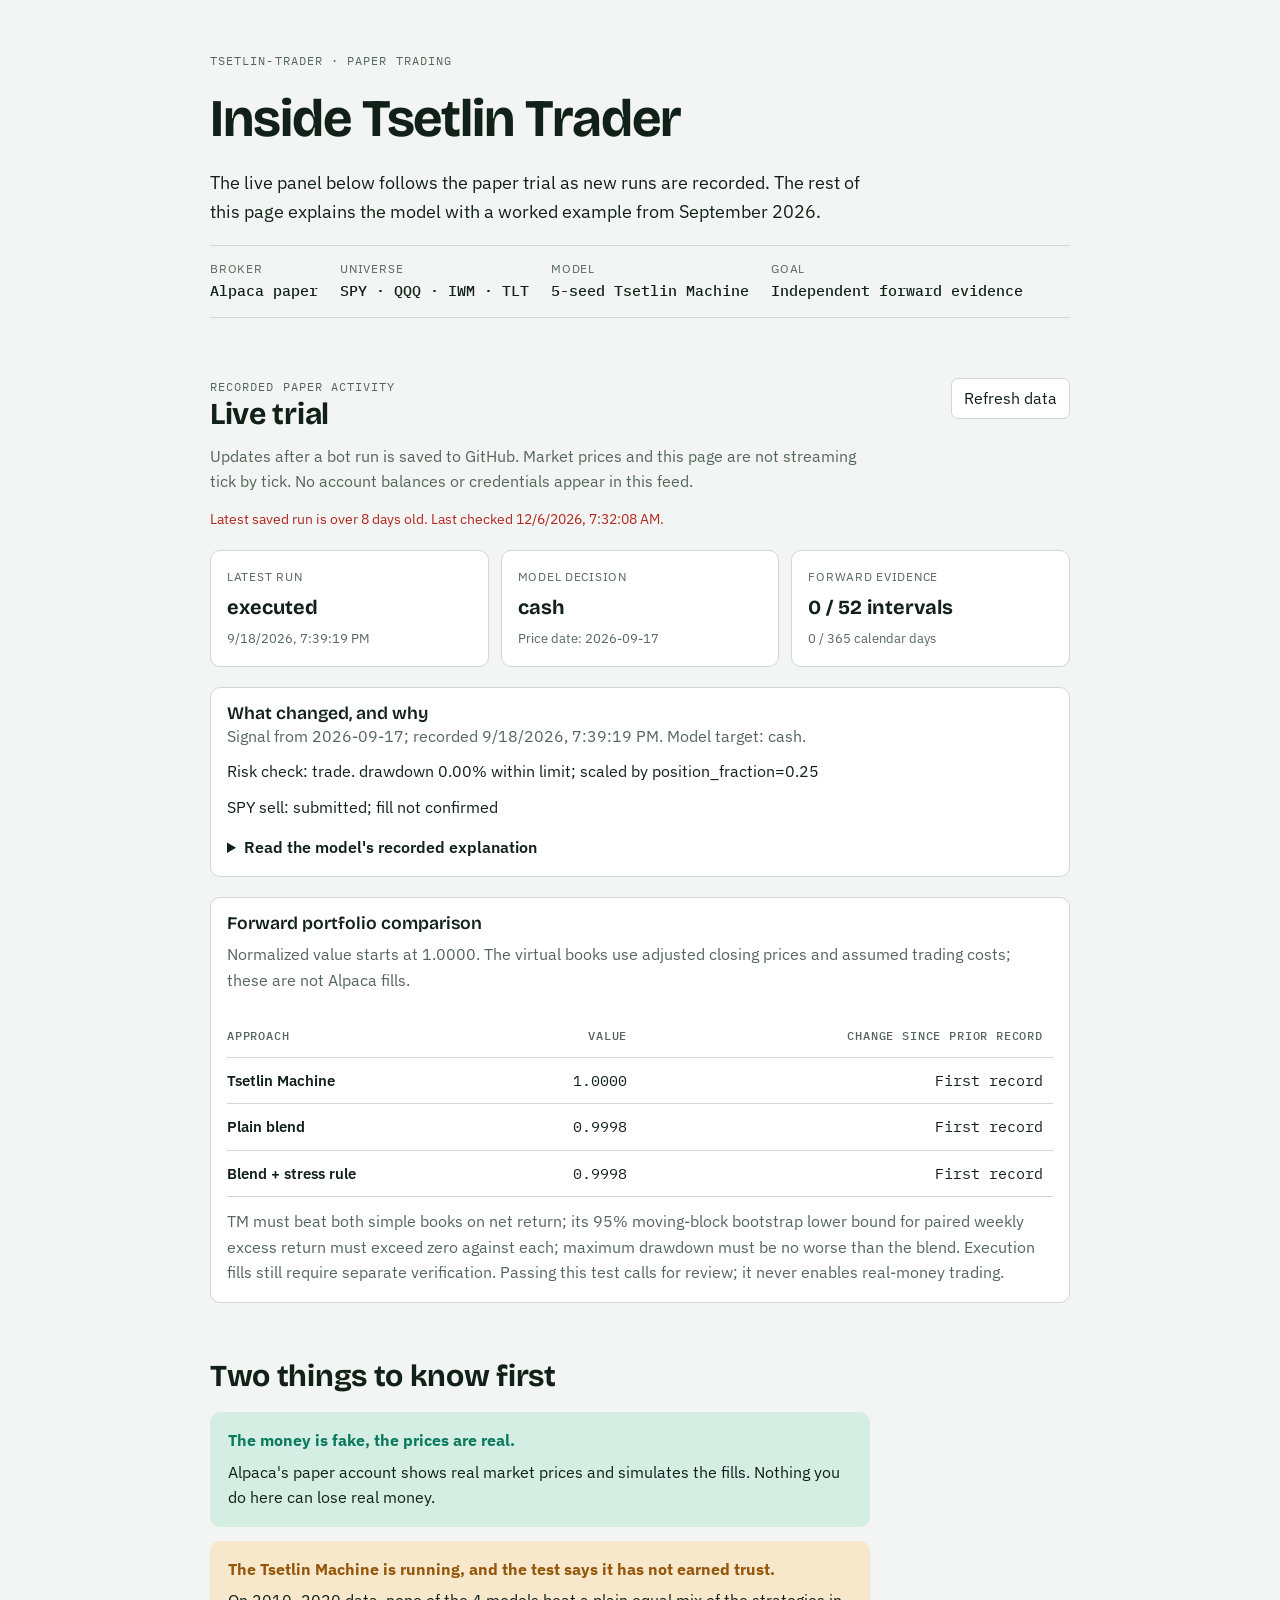
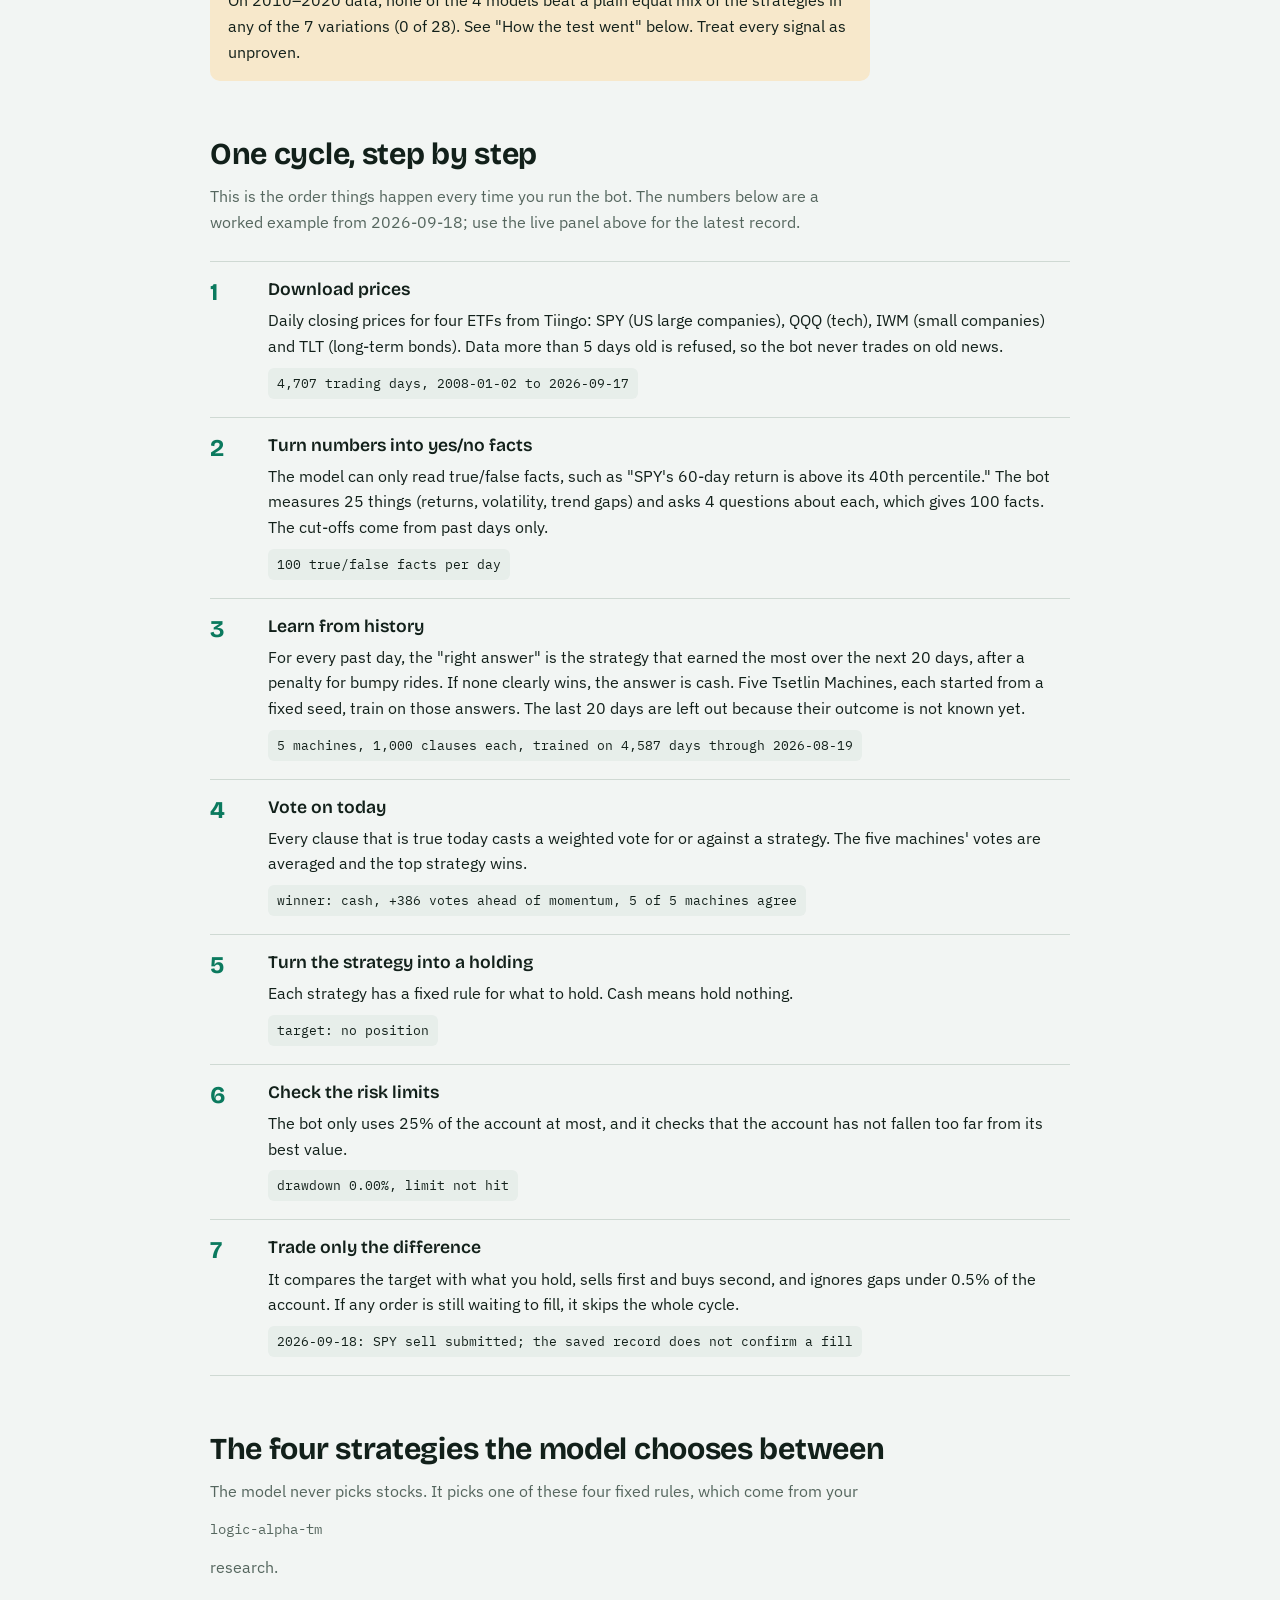
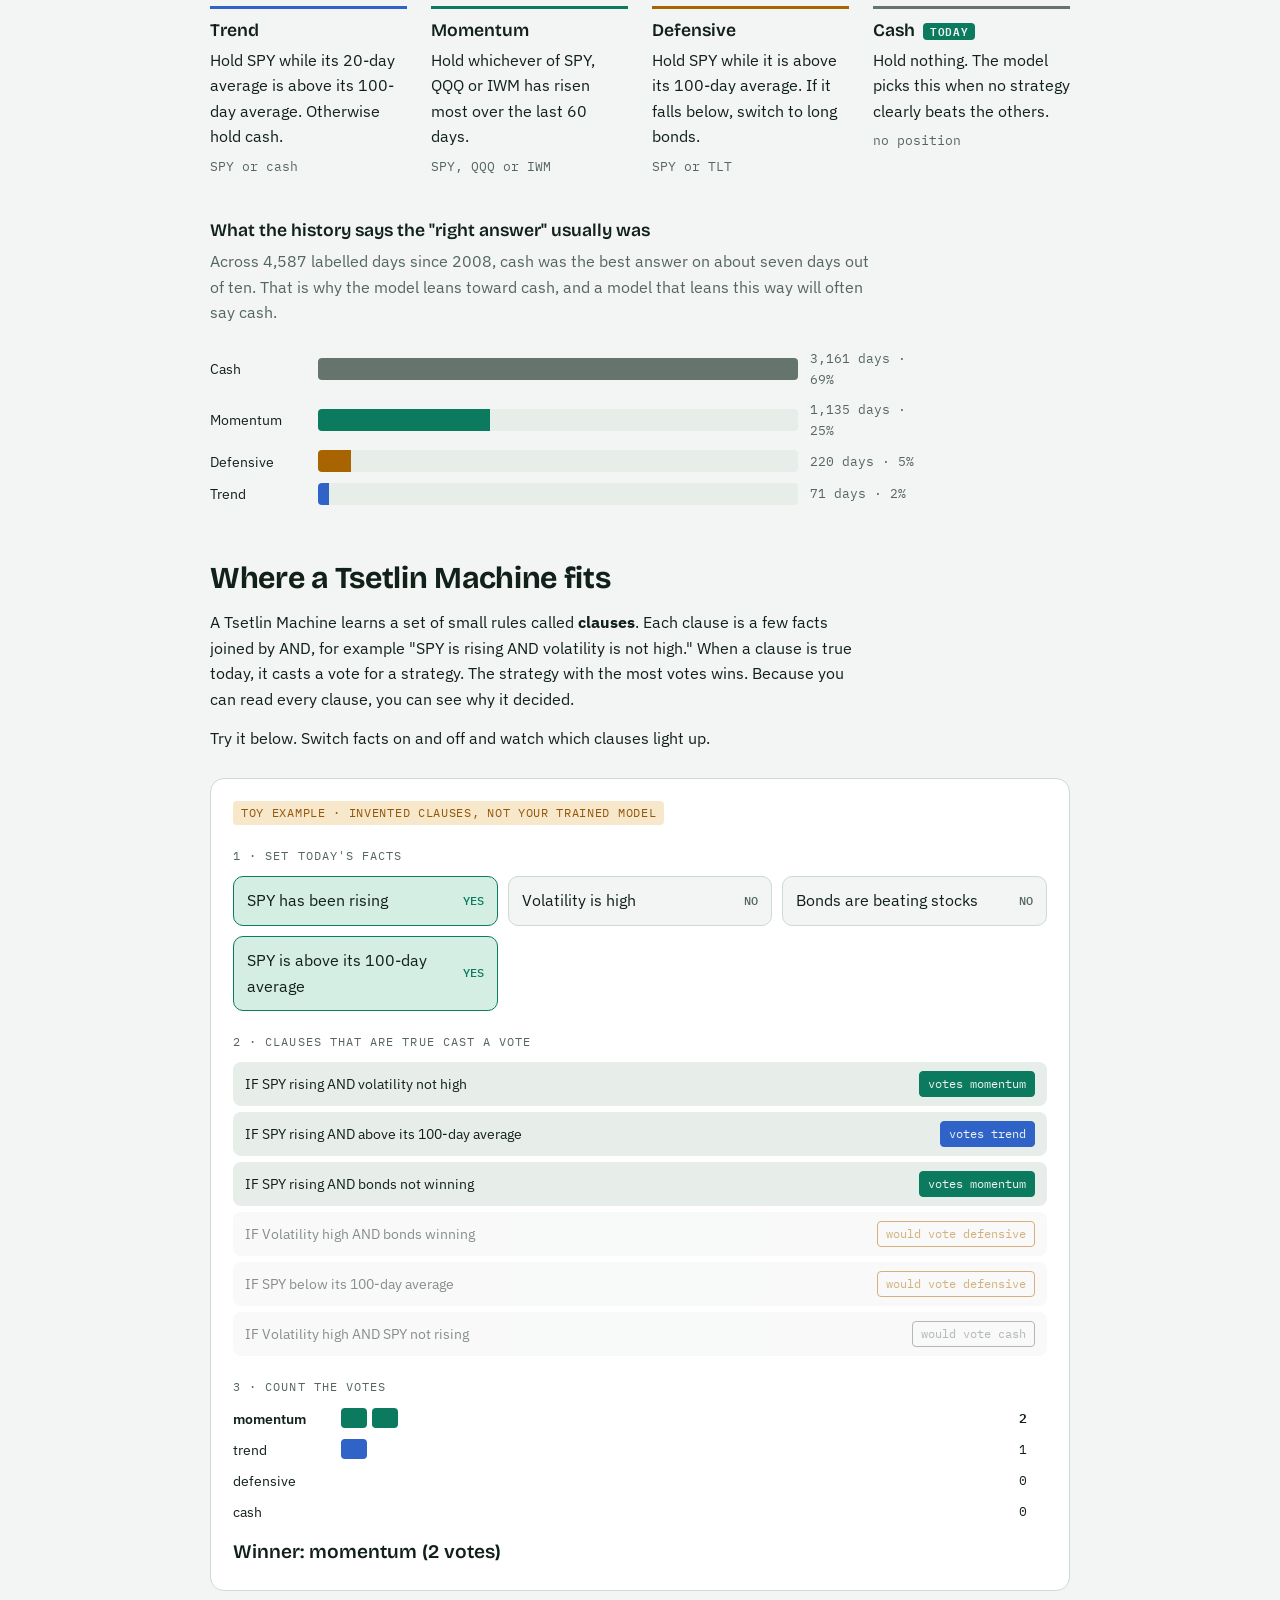
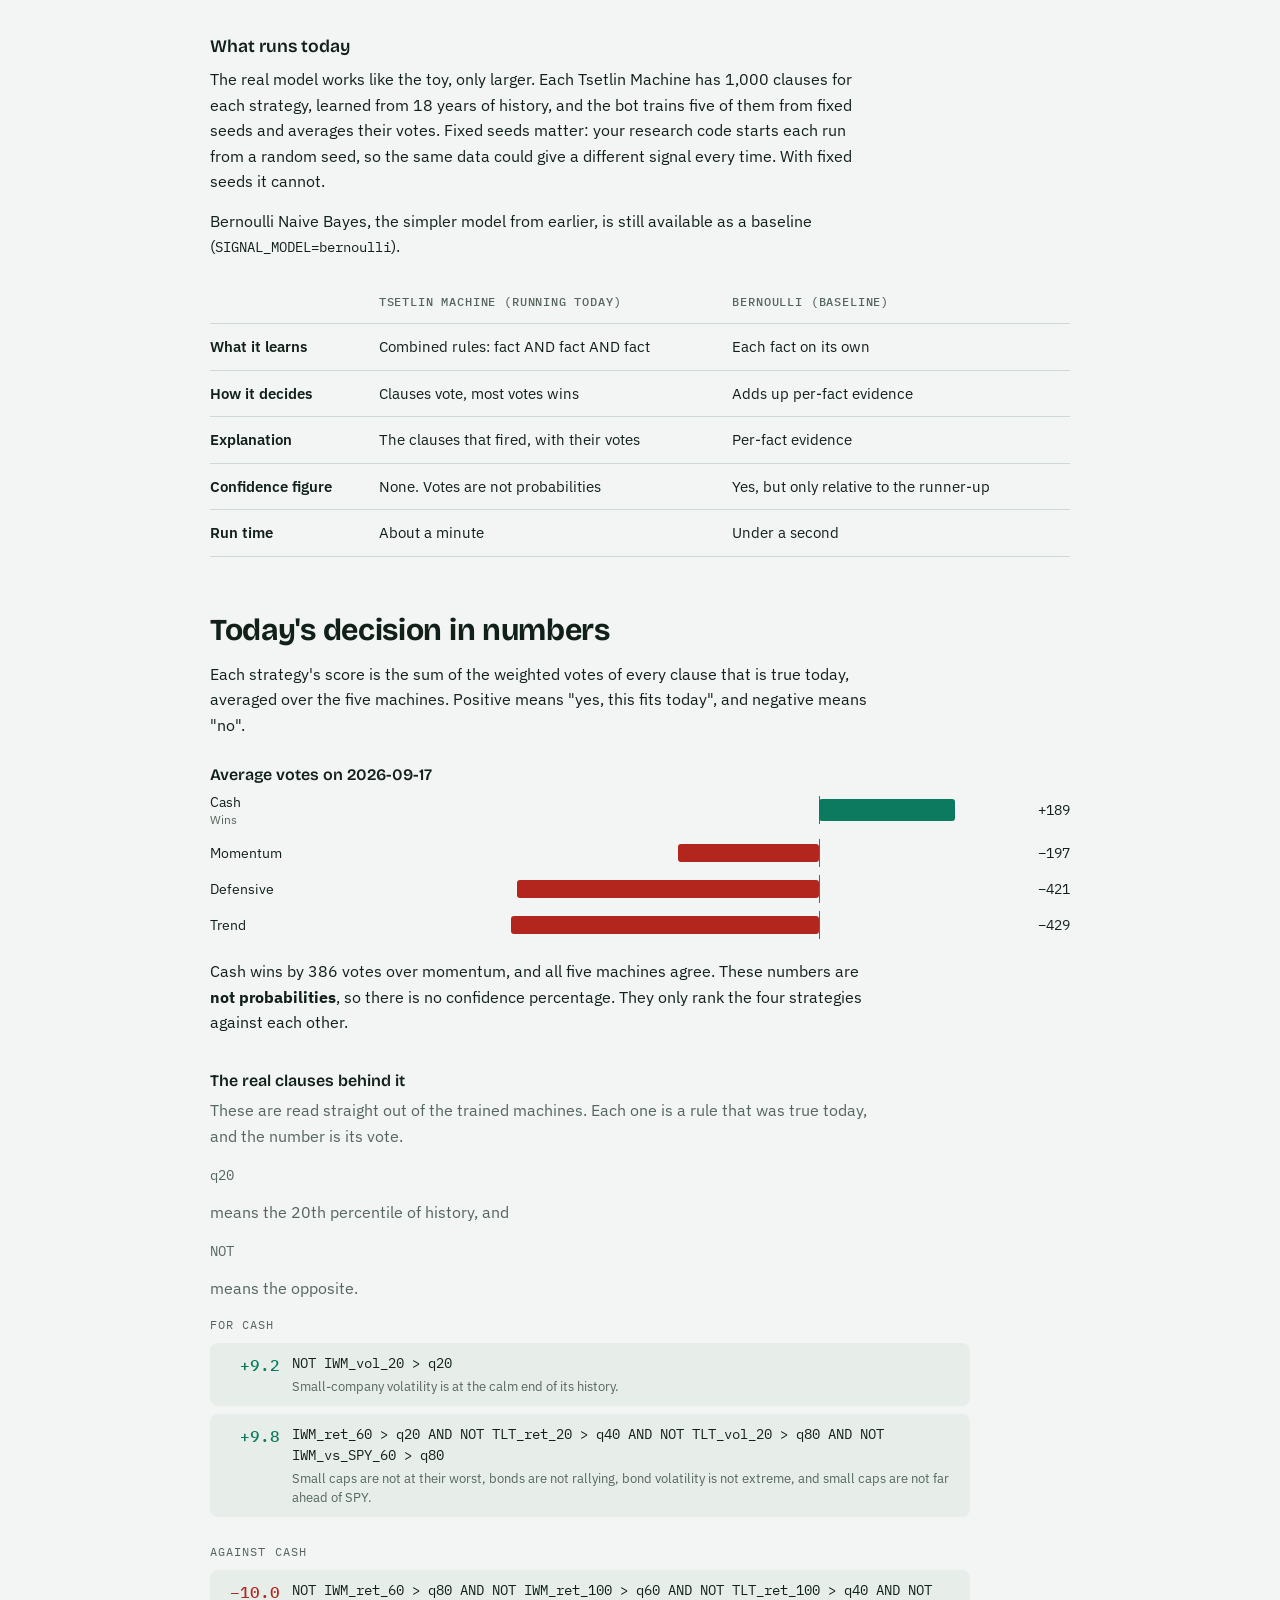
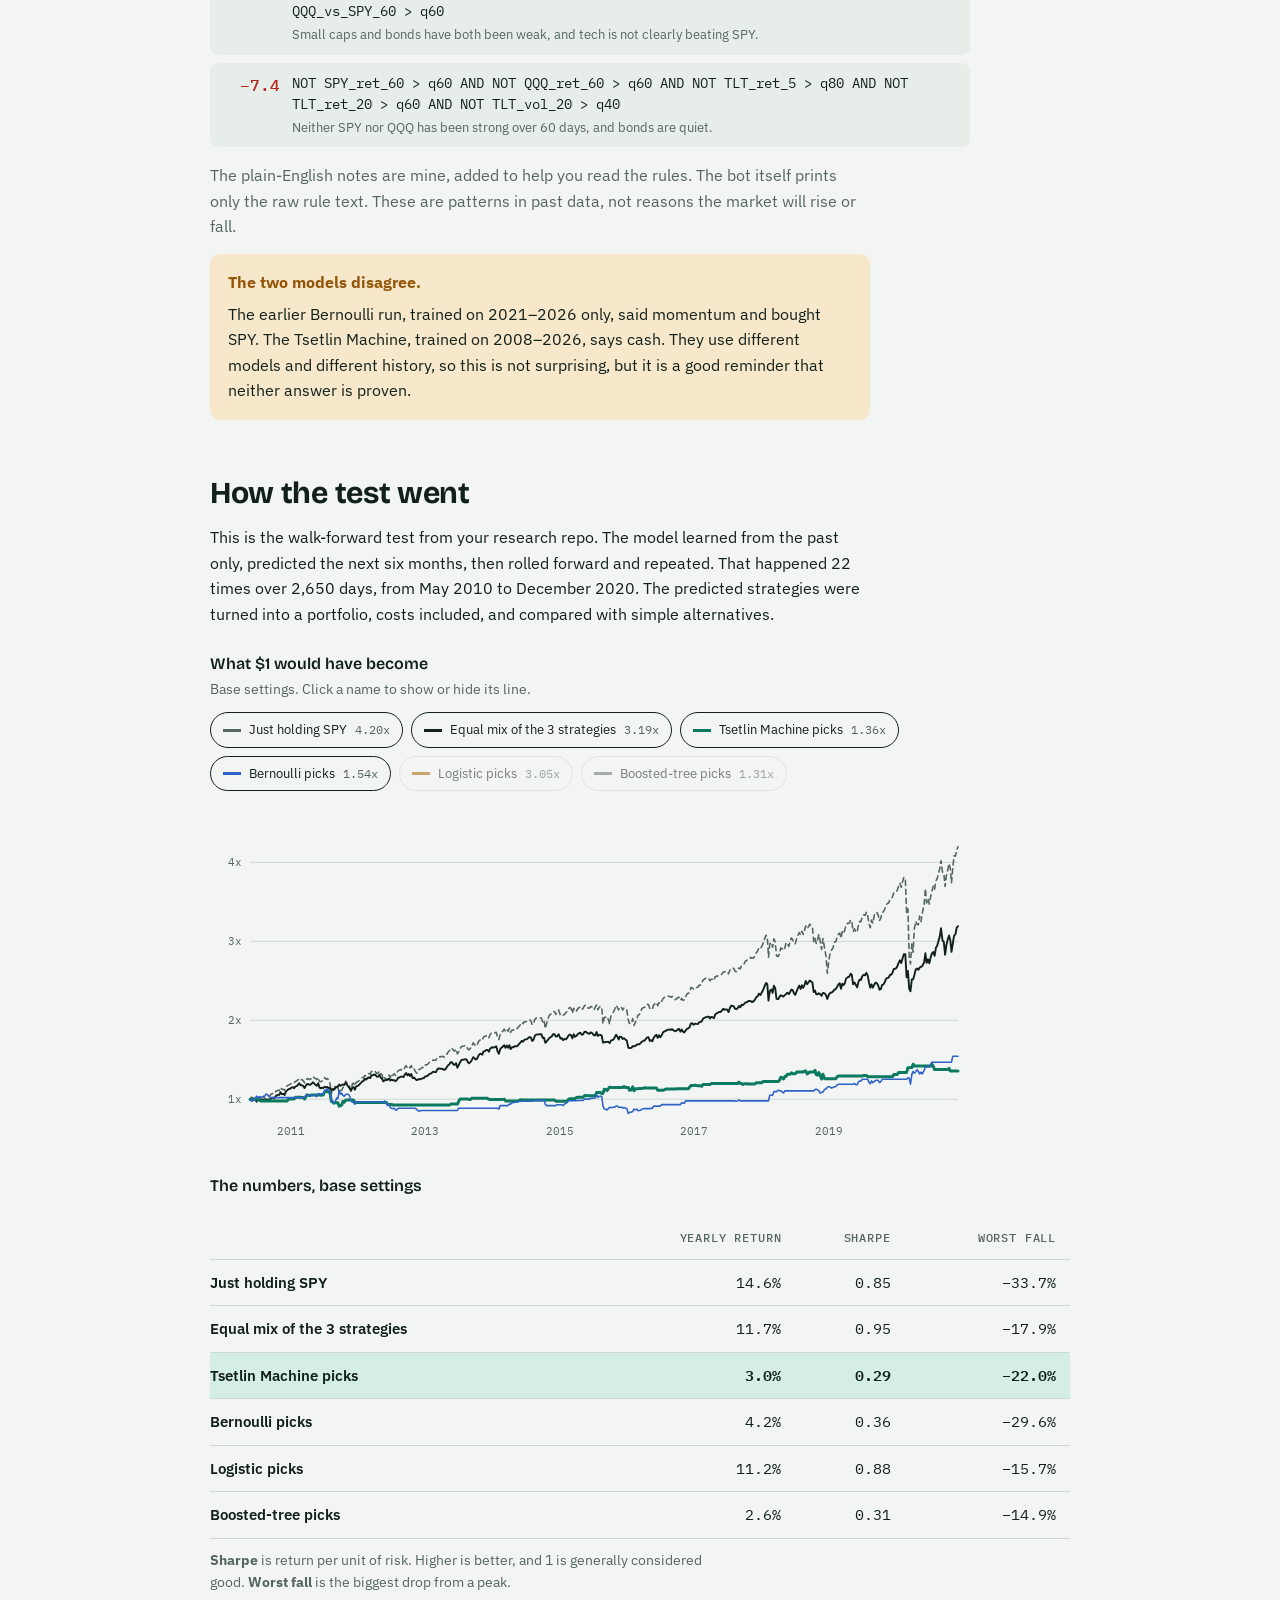
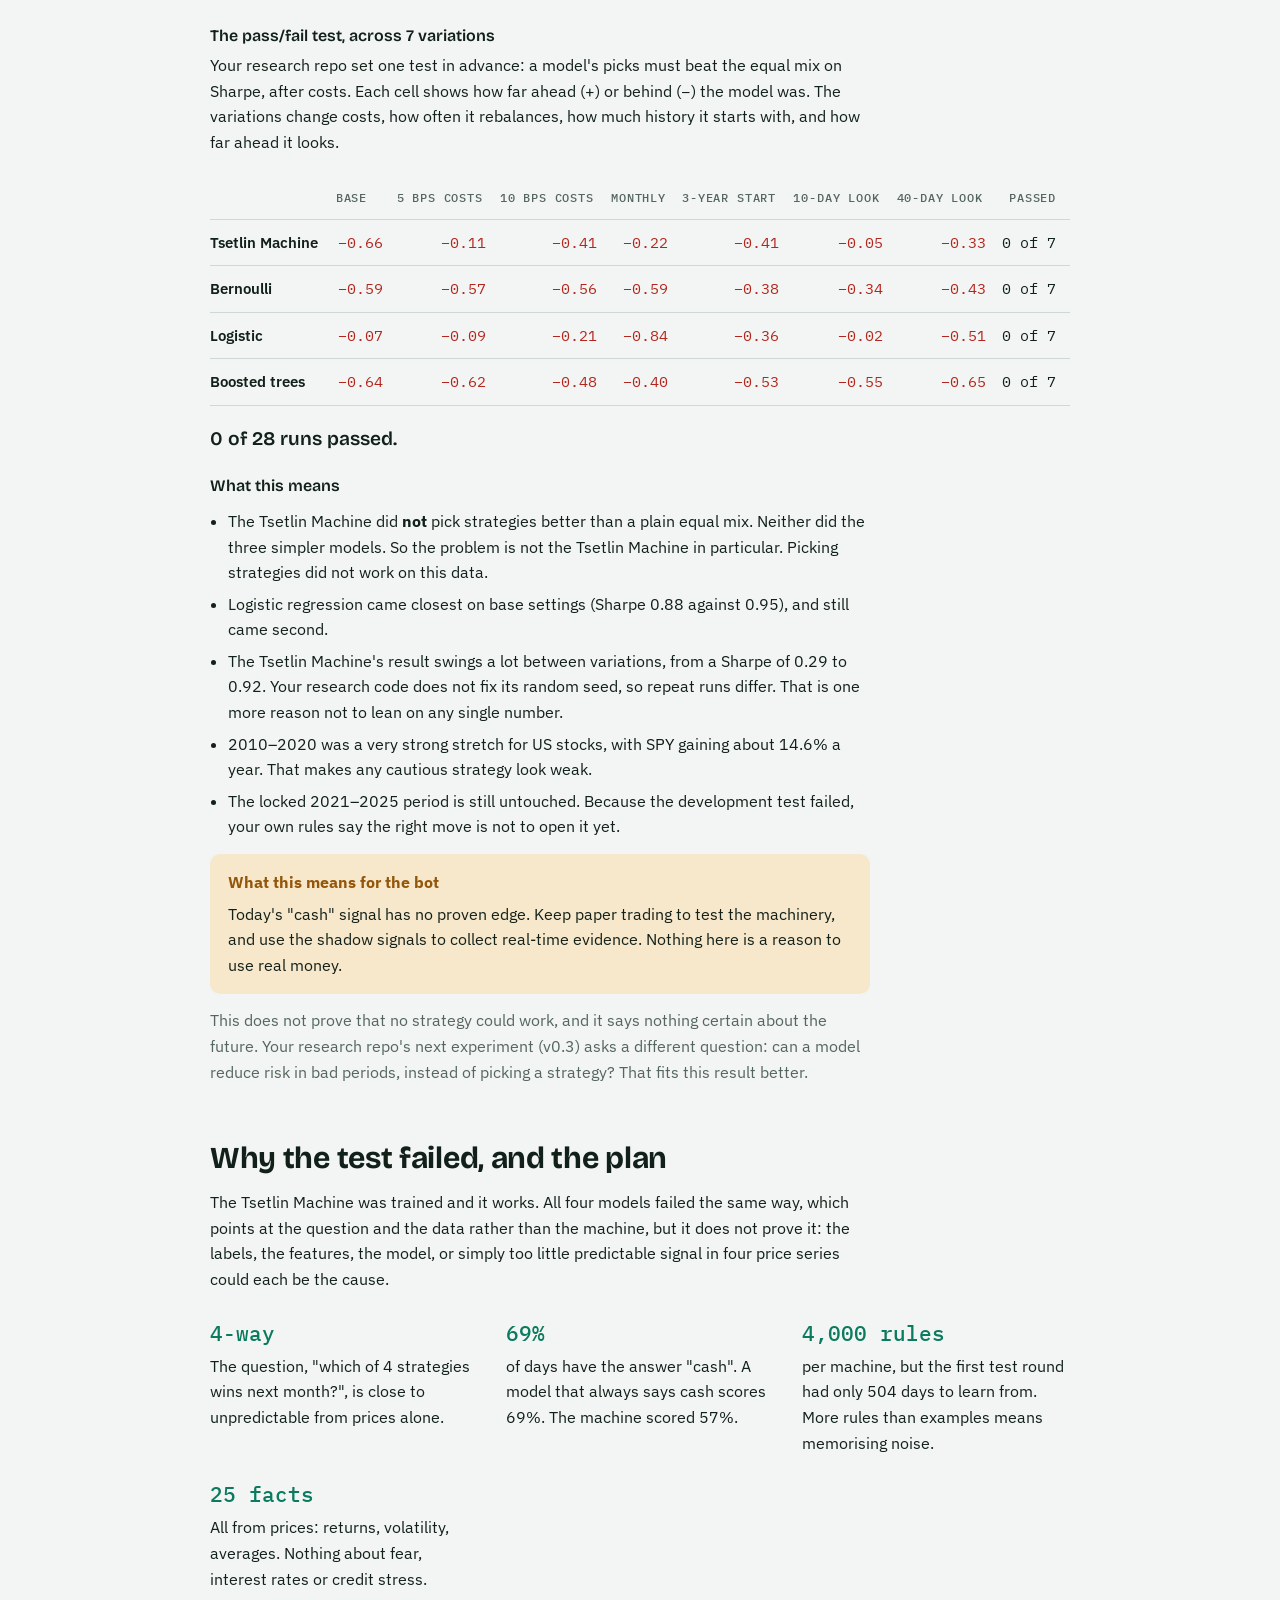
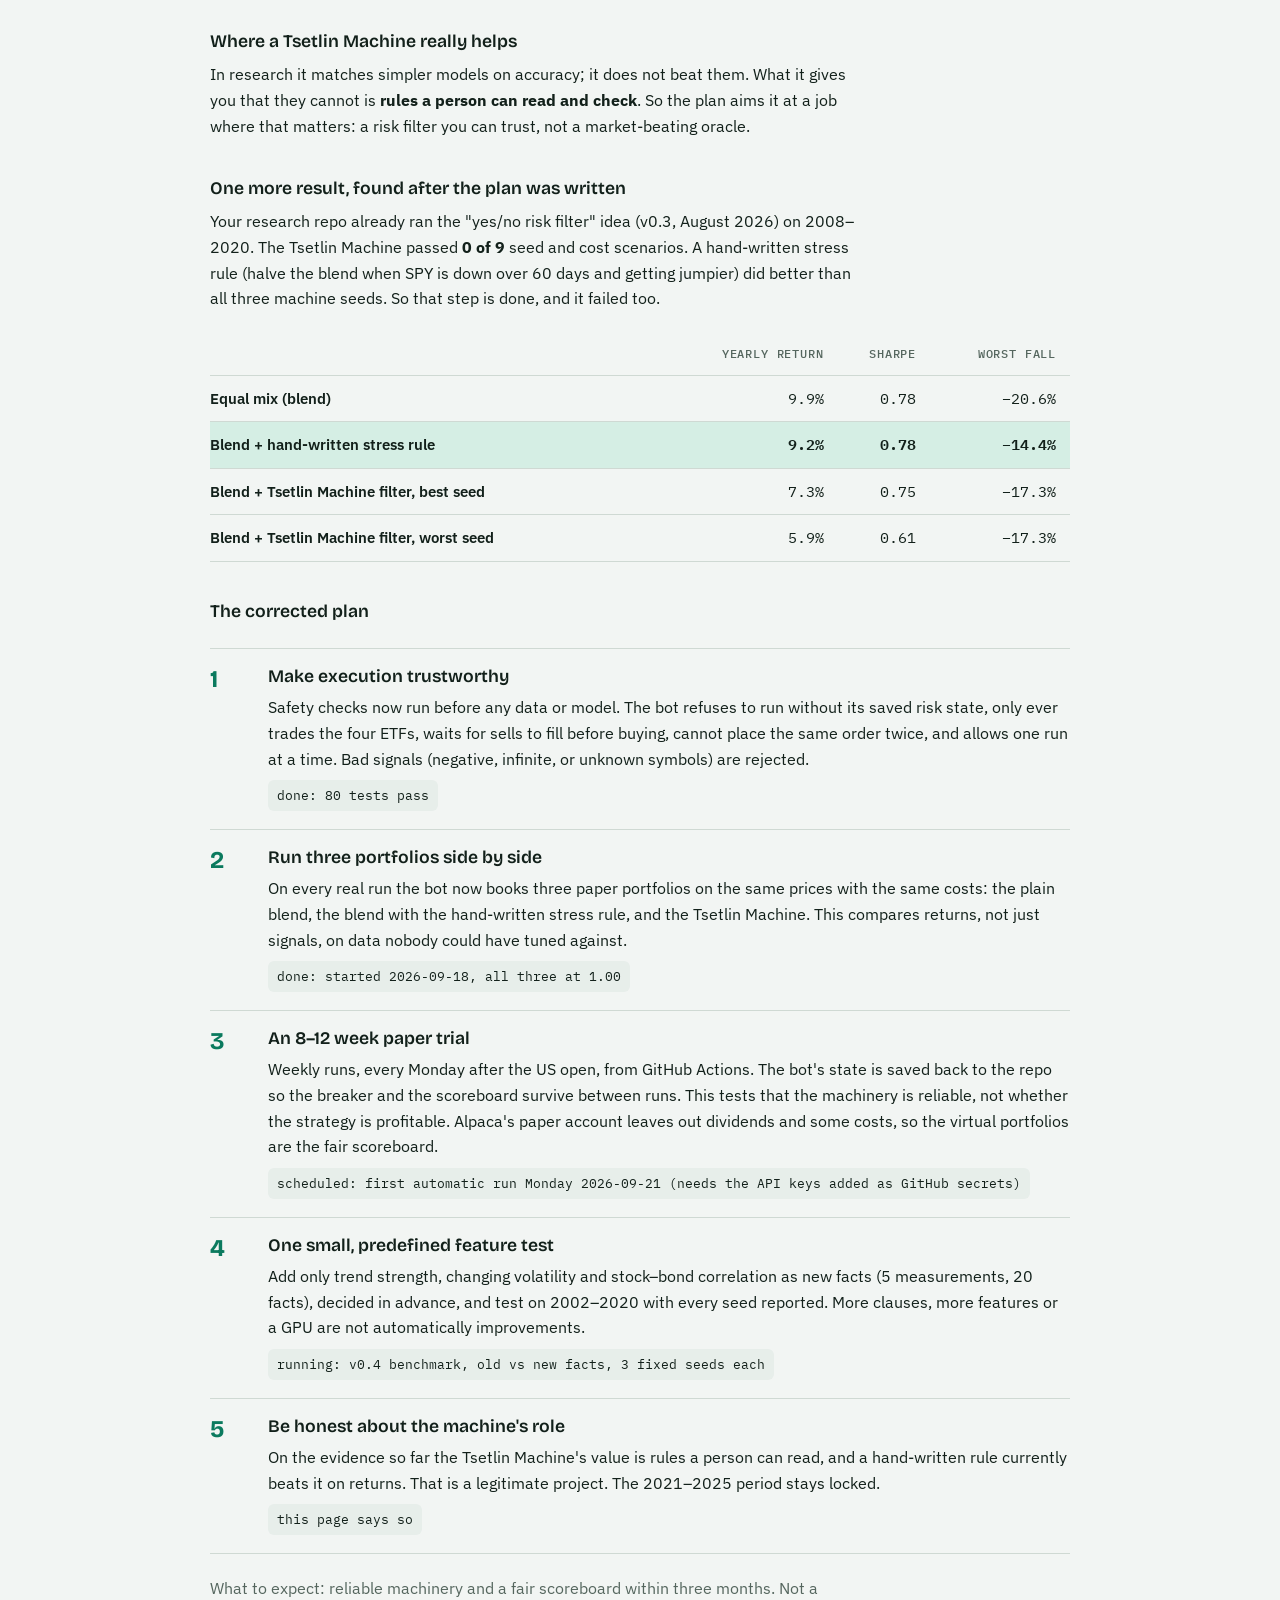
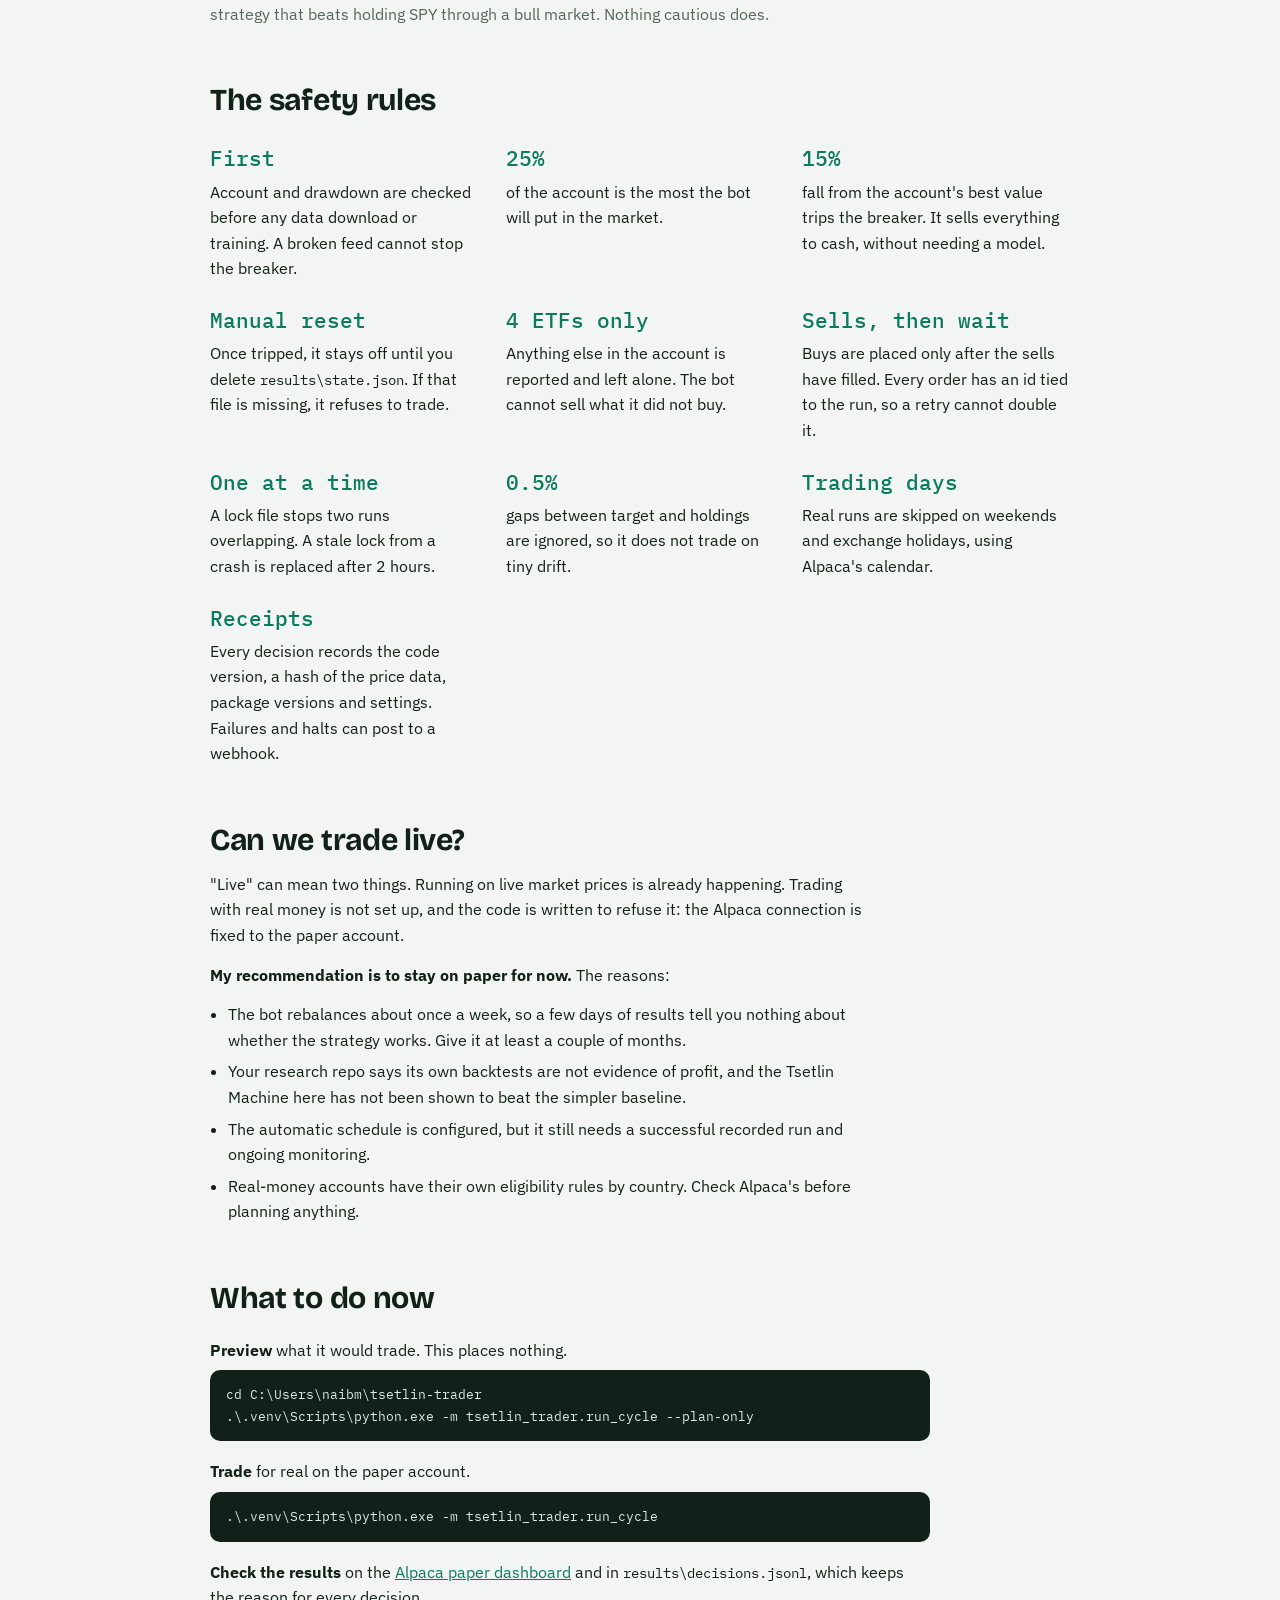
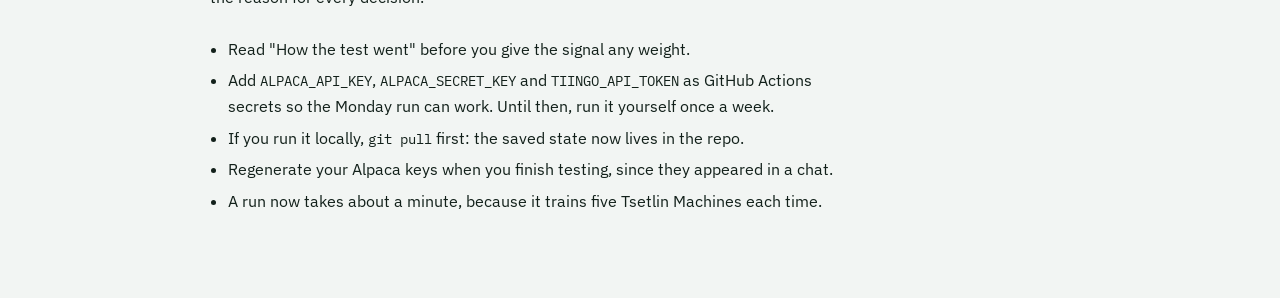
==== commit 4ac718c9: "Add live forward-trial dashboard and confirm sell fills before buys" ====
--- a/docs/index.html
+++ b/docs/index.html
@@ -52,6 +52,22 @@
 .strip div{display:flex;flex-direction:column}
 .strip b{font-family:var(--mono);font-weight:500;font-size:.95rem}
 .strip span{color:var(--muted);font-size:.74rem;text-transform:uppercase;letter-spacing:.07em}
+.live-head{display:flex;justify-content:space-between;align-items:start;gap:16px;flex-wrap:wrap}
+.live-grid{display:grid;grid-template-columns:repeat(auto-fit,minmax(200px,1fr));gap:12px;margin-top:20px}
+.live-card{background:var(--surface);border:1px solid var(--line);border-radius:10px;padding:16px;display:flex;flex-direction:column;gap:5px}
+.live-card span{color:var(--muted);font-size:.76rem;text-transform:uppercase;letter-spacing:.06em}
+.live-card strong{font-family:var(--display);font-size:1.25rem}
+.live-card small{color:var(--muted)}
+.live-status{margin-top:12px;color:var(--muted);font-size:.9rem}
+.live-status.error{color:var(--bad)}
+.refresh{font:inherit;color:var(--ink);background:var(--surface);border:1px solid var(--line);border-radius:7px;padding:7px 12px;cursor:pointer}
+.live-detail{margin-top:20px;background:var(--surface);border:1px solid var(--line);border-radius:10px;padding:16px}
+.live-detail summary{cursor:pointer;font-weight:600}
+.live-detail ol{margin-bottom:0;padding-left:1.25rem}
+.live-detail li{margin-top:8px;overflow-wrap:anywhere}
+.live-table{width:100%;min-width:0}
+.live-table th,.live-table td{padding-right:10px}
+.live-table td:first-child{white-space:normal}
 
 /* callouts */
 .note{background:var(--warn-soft);border-radius:10px;padding:16px 18px;display:flex;flex-direction:column;gap:6px;max-width:66ch}
@@ -169,14 +185,41 @@
 <header>
   <p class="eyebrow">tsetlin-trader &middot; paper trading</p>
   <h1>Inside Tsetlin Trader</h1>
-  <p class="lede">Once a week the bot looks at four ETFs, asks a Tsetlin Machine which of four simple strategies looks best right now, and moves a fake-money Alpaca account to match. This page shows each step, using the numbers from the latest real run.</p>
-  <div class="strip" aria-label="Account state at the last run">
-    <div><span>Account</span><b>Alpaca paper</b></div>
-    <div><span>Equity</span><b>&asymp; $99,991</b></div>
-    <div><span>Holding</span><b>cash (SPY sold 2026-09-18)</b></div>
-    <div><span>Last signal</span><b>cash &middot; 2026-09-17</b></div>
+  <p class="lede">The live panel below follows the paper trial as new runs are recorded. The rest of this page explains the model with a worked example from September 2026.</p>
+  <div class="strip" aria-label="Trial setup">
+    <div><span>Broker</span><b>Alpaca paper</b></div>
+    <div><span>Universe</span><b>SPY · QQQ · IWM · TLT</b></div>
+    <div><span>Model</span><b>5-seed Tsetlin Machine</b></div>
+    <div><span>Goal</span><b>Independent forward evidence</b></div>
   </div>
 </header>
+
+<section id="live-trial" aria-labelledby="live-title">
+  <div class="live-head">
+    <div><p class="eyebrow">Recorded paper activity</p><h2 id="live-title">Live trial</h2></div>
+    <button class="refresh" id="live-refresh" type="button">Refresh data</button>
+  </div>
+  <p class="prose muted" style="margin-top:12px">Updates after a bot run is saved to GitHub. Market prices and this page are not streaming tick by tick. No account balances or credentials appear in this feed.</p>
+  <p class="live-status" id="live-status" role="status" aria-live="polite">Loading the latest saved run…</p>
+  <div class="live-grid">
+    <div class="live-card"><span>Latest run</span><strong id="live-run">—</strong><small id="live-run-time">Waiting for data</small></div>
+    <div class="live-card"><span>Model decision</span><strong id="live-decision">—</strong><small id="live-change">Waiting for data</small></div>
+    <div class="live-card"><span>Forward evidence</span><strong id="live-progress">—</strong><small id="live-gate">Waiting for data</small></div>
+  </div>
+  <div class="live-detail" id="live-signal-panel" hidden>
+    <h3>What changed, and why</h3>
+    <p id="live-signal-date" class="muted"></p>
+    <p id="live-risk" style="margin-top:10px"></p>
+    <p id="live-orders" style="margin-top:10px"></p>
+    <details style="margin-top:14px"><summary>Read the model's recorded explanation</summary><ol id="live-rules"></ol></details>
+  </div>
+  <div class="live-detail" id="live-comparison-panel" hidden>
+    <h3>Forward portfolio comparison</h3>
+    <p class="muted" style="margin-top:8px">Normalized value starts at 1.0000. The virtual books use adjusted closing prices and assumed trading costs; these are not Alpaca fills.</p>
+    <div class="tablewrap"><table class="live-table"><thead><tr><th>Approach</th><th class="num">Value</th><th class="num">Change since prior record</th></tr></thead><tbody id="live-portfolios"></tbody></table></div>
+    <p id="live-criteria" class="muted" style="margin-top:12px"></p>
+  </div>
+</section>
 
 <section>
   <h2>Two things to know first</h2>
@@ -188,7 +231,7 @@
 
 <section>
   <h2>One cycle, step by step</h2>
-  <p class="prose muted" style="margin-top:12px">This is the order things happen every time you run the bot. Each step shows what it did on the last run.</p>
+  <p class="prose muted" style="margin-top:12px">This is the order things happen every time you run the bot. The numbers below are a worked example from 2026-09-18; use the live panel above for the latest record.</p>
   <ol class="steps">
     <li><span class="n">1</span><div class="step-body"><h3>Download prices</h3><p>Daily closing prices for four ETFs from Tiingo: SPY (US large companies), QQQ (tech), IWM (small companies) and TLT (long-term bonds). Data more than 5 days old is refused, so the bot never trades on old news.</p><span class="today">4,707 trading days, 2008-01-02 to 2026-09-17</span></div></li>
     <li><span class="n">2</span><div class="step-body"><h3>Turn numbers into yes/no facts</h3><p>The model can only read true/false facts, such as "SPY's 60-day return is above its 40th percentile." The bot measures 25 things (returns, volatility, trend gaps) and asks 4 questions about each, which gives 100 facts. The cut-offs come from past days only.</p><span class="today">100 true/false facts per day</span></div></li>
@@ -196,7 +239,7 @@
     <li><span class="n">4</span><div class="step-body"><h3>Vote on today</h3><p>Every clause that is true today casts a weighted vote for or against a strategy. The five machines' votes are averaged and the top strategy wins.</p><span class="today">winner: cash, +386 votes ahead of momentum, 5 of 5 machines agree</span></div></li>
     <li><span class="n">5</span><div class="step-body"><h3>Turn the strategy into a holding</h3><p>Each strategy has a fixed rule for what to hold. Cash means hold nothing.</p><span class="today">target: no position</span></div></li>
     <li><span class="n">6</span><div class="step-body"><h3>Check the risk limits</h3><p>The bot only uses 25% of the account at most, and it checks that the account has not fallen too far from its best value.</p><span class="today">drawdown 0.00%, limit not hit</span></div></li>
-    <li><span class="n">7</span><div class="step-body"><h3>Trade only the difference</h3><p>It compares the target with what you hold, sells first and buys second, and ignores gaps under 0.5% of the account. If any order is still waiting to fill, it skips the whole cycle.</p><span class="today">done 2026-09-18: sold all SPY (&asymp; $25,041), now in cash</span></div></li>
+    <li><span class="n">7</span><div class="step-body"><h3>Trade only the difference</h3><p>It compares the target with what you hold, sells first and buys second, and ignores gaps under 0.5% of the account. If any order is still waiting to fill, it skips the whole cycle.</p><span class="today">2026-09-18: SPY sell submitted; the saved record does not confirm a fill</span></div></li>
   </ol>
 </section>
 
@@ -414,7 +457,7 @@
     <ul class="plain">
       <li>The bot rebalances about once a week, so a few days of results tell you nothing about whether the strategy works. Give it at least a couple of months.</li>
       <li>Your research repo says its own backtests are not evidence of profit, and the Tsetlin Machine here has not been shown to beat the simpler baseline.</li>
-      <li>The safety breaker does not yet survive on an automatic schedule, so every run is manual.</li>
+      <li>The automatic schedule is configured, but it still needs a successful recorded run and ongoing monitoring.</li>
       <li>Real-money accounts have their own eligibility rules by country. Check Alpaca's before planning anything.</li>
     </ul>
   </div>
@@ -549,6 +592,8 @@
 });
 drawEquity();
 </script>
+<script src="live.js" defer></script>
 
 </body>
 </html>
+
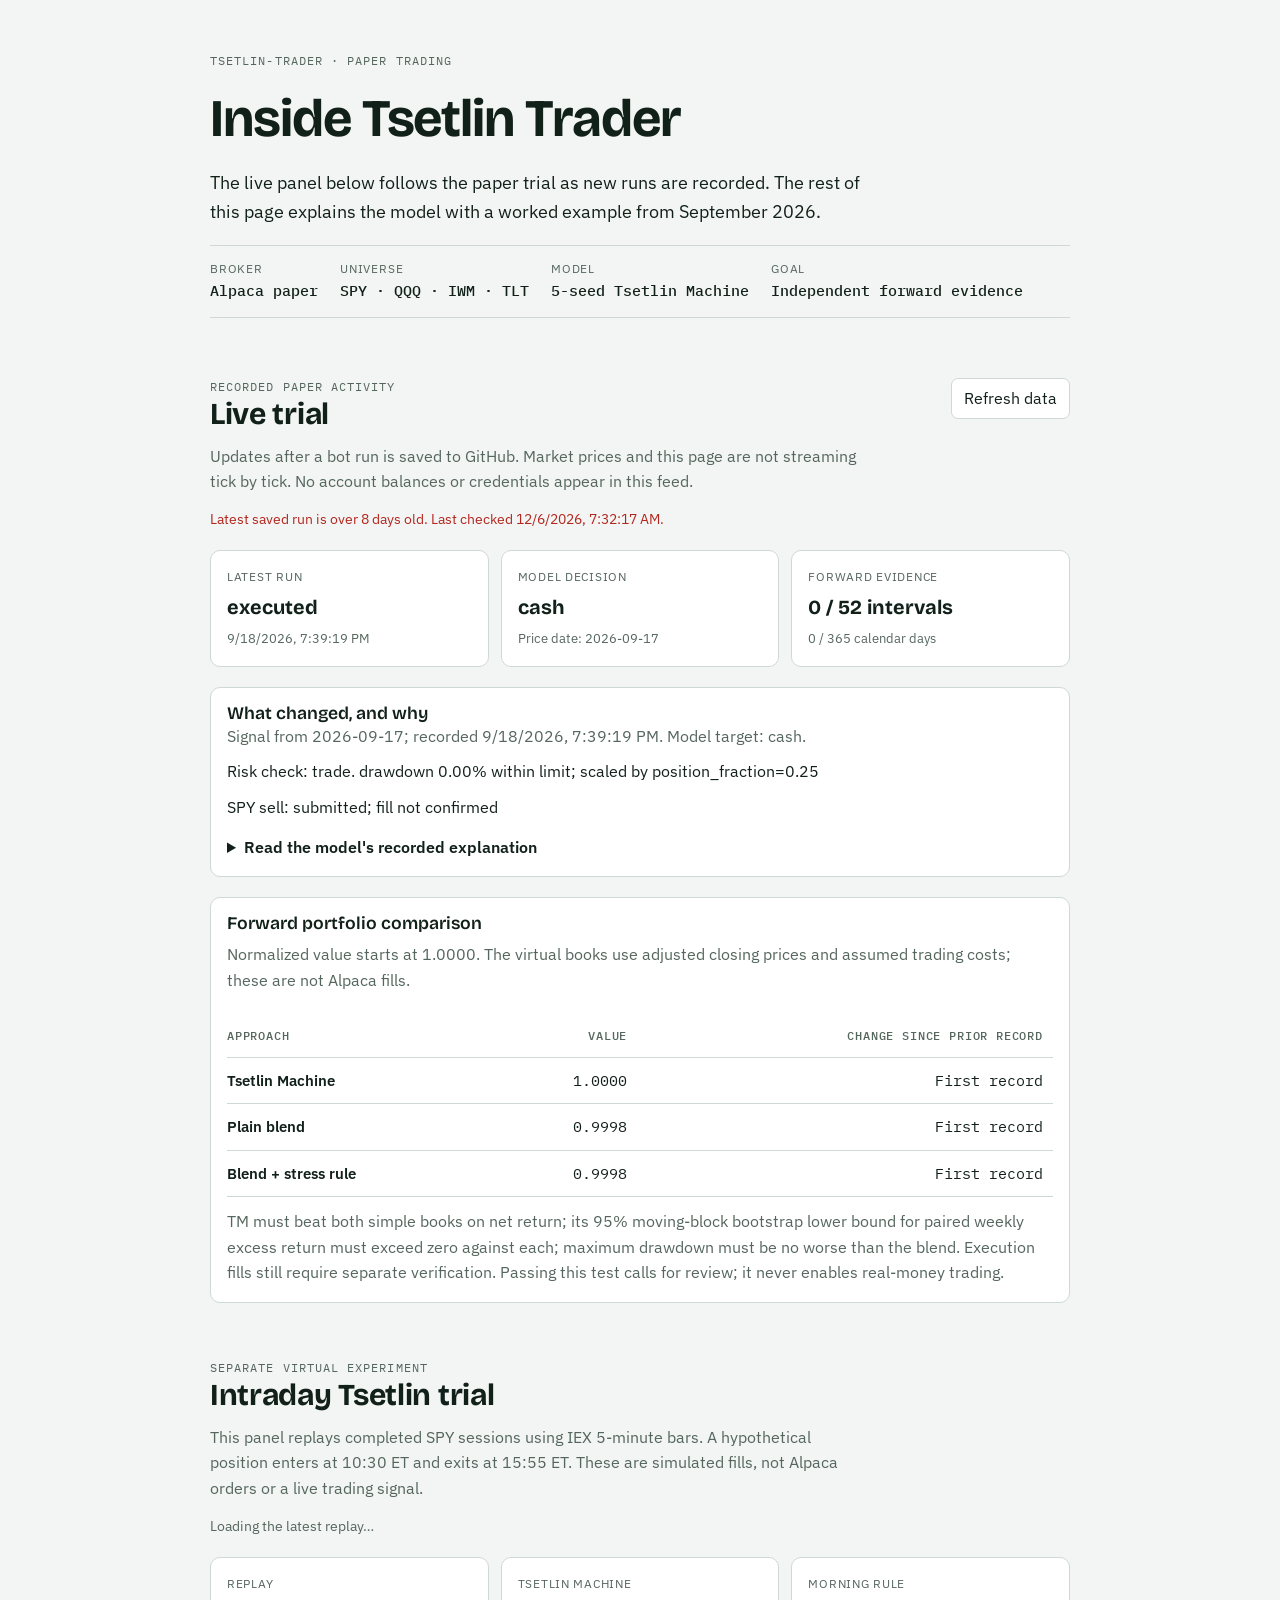
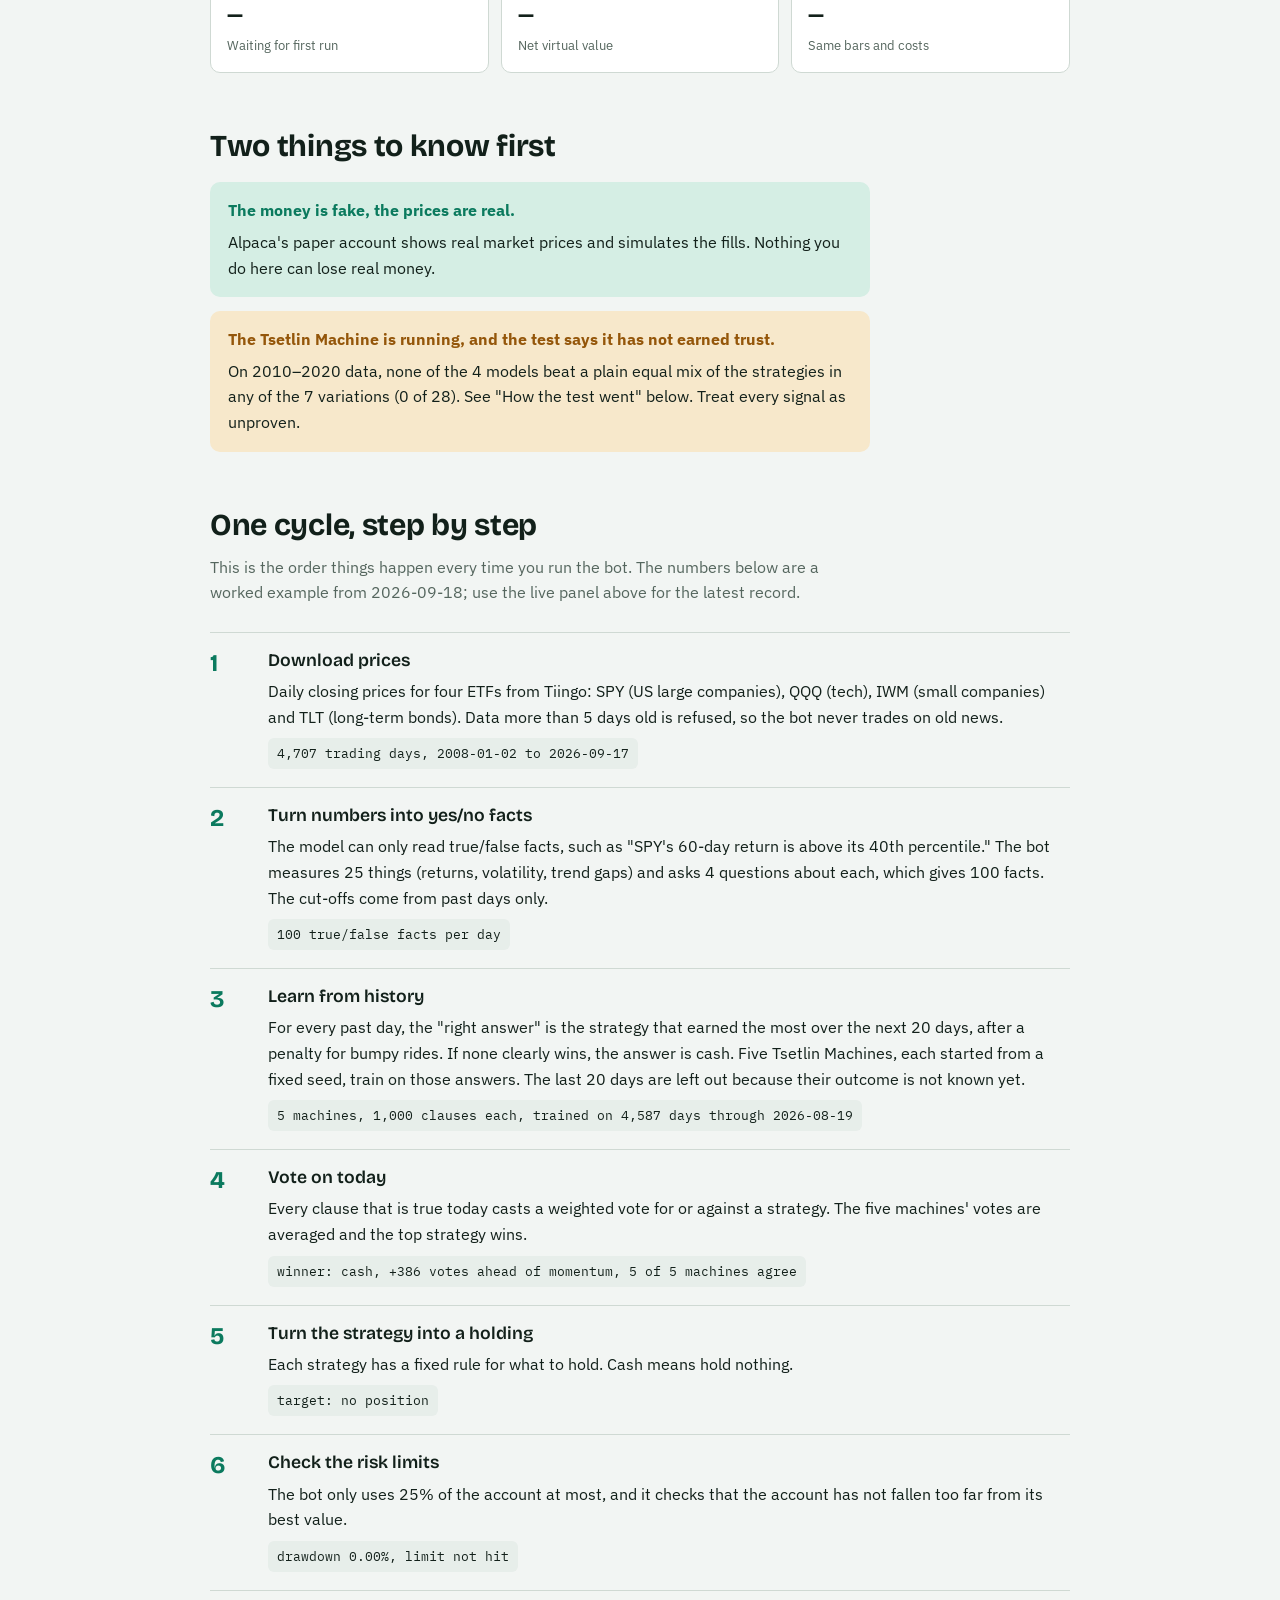
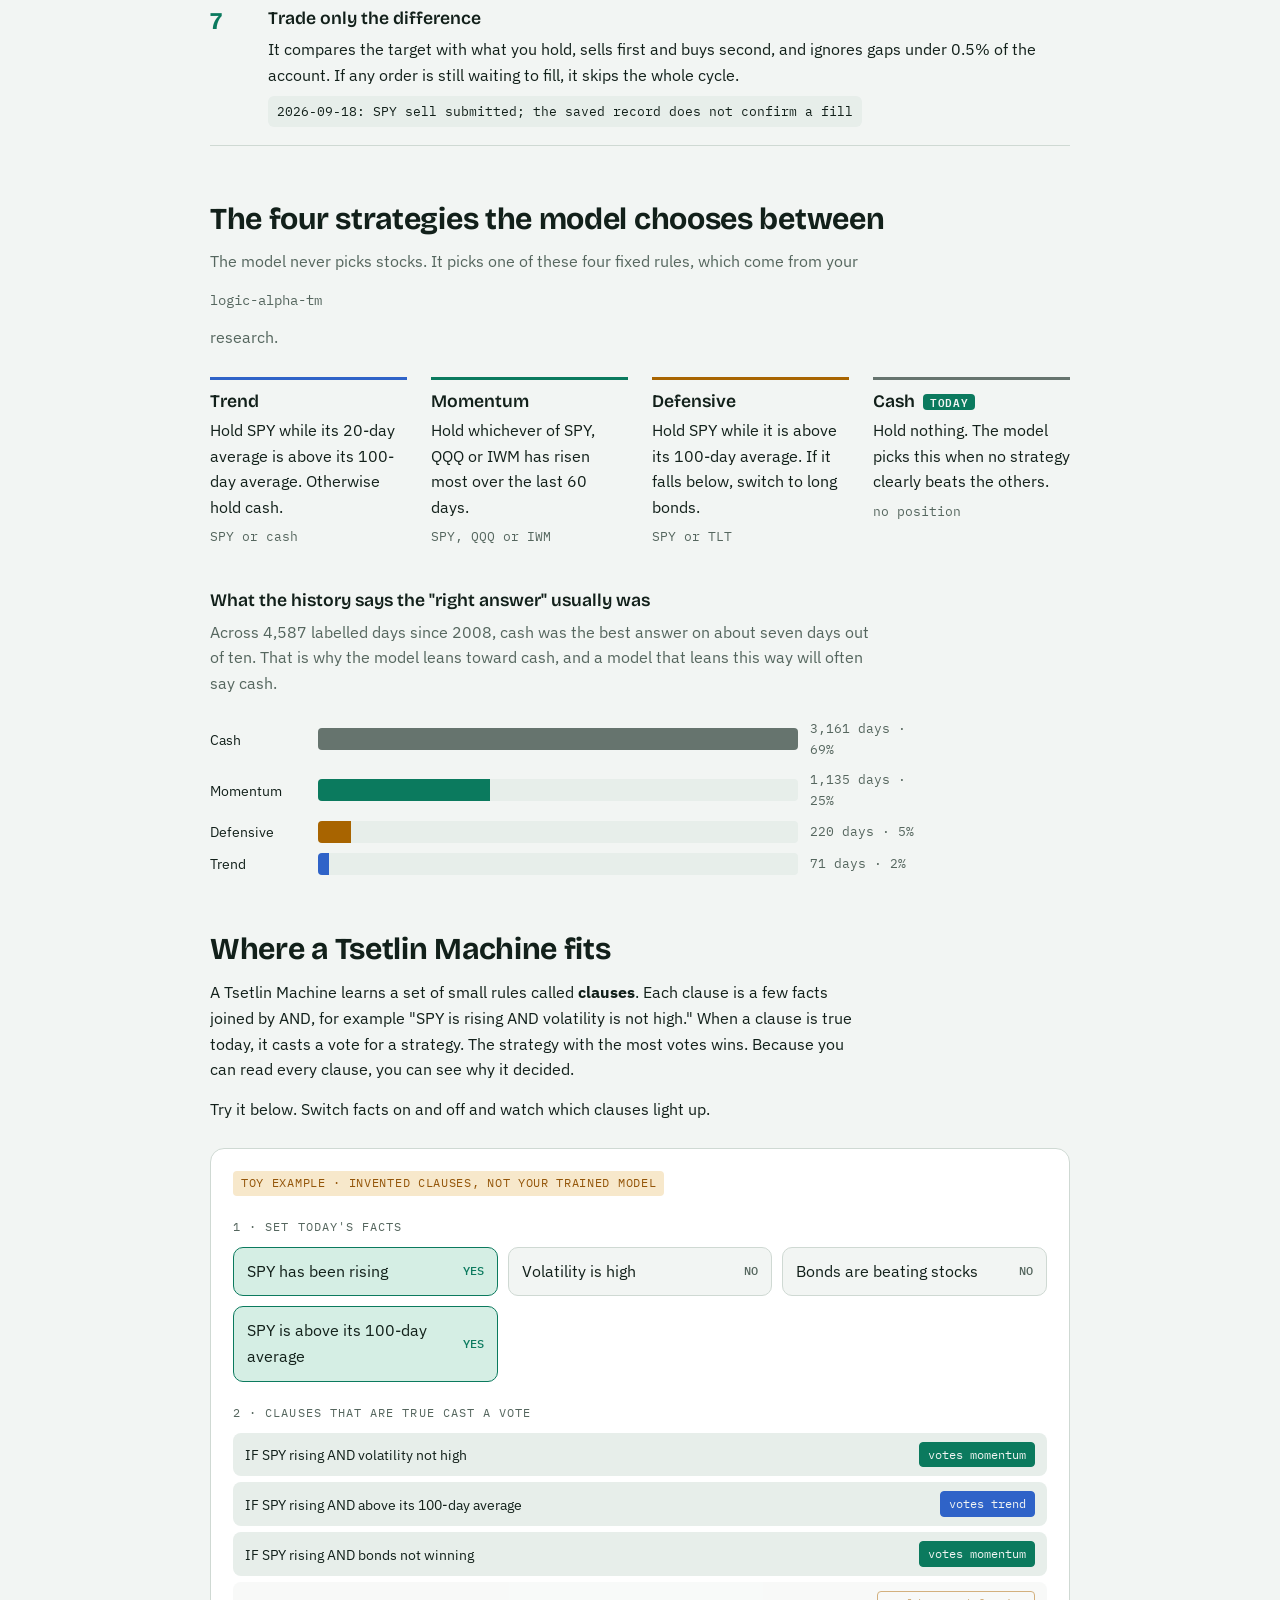
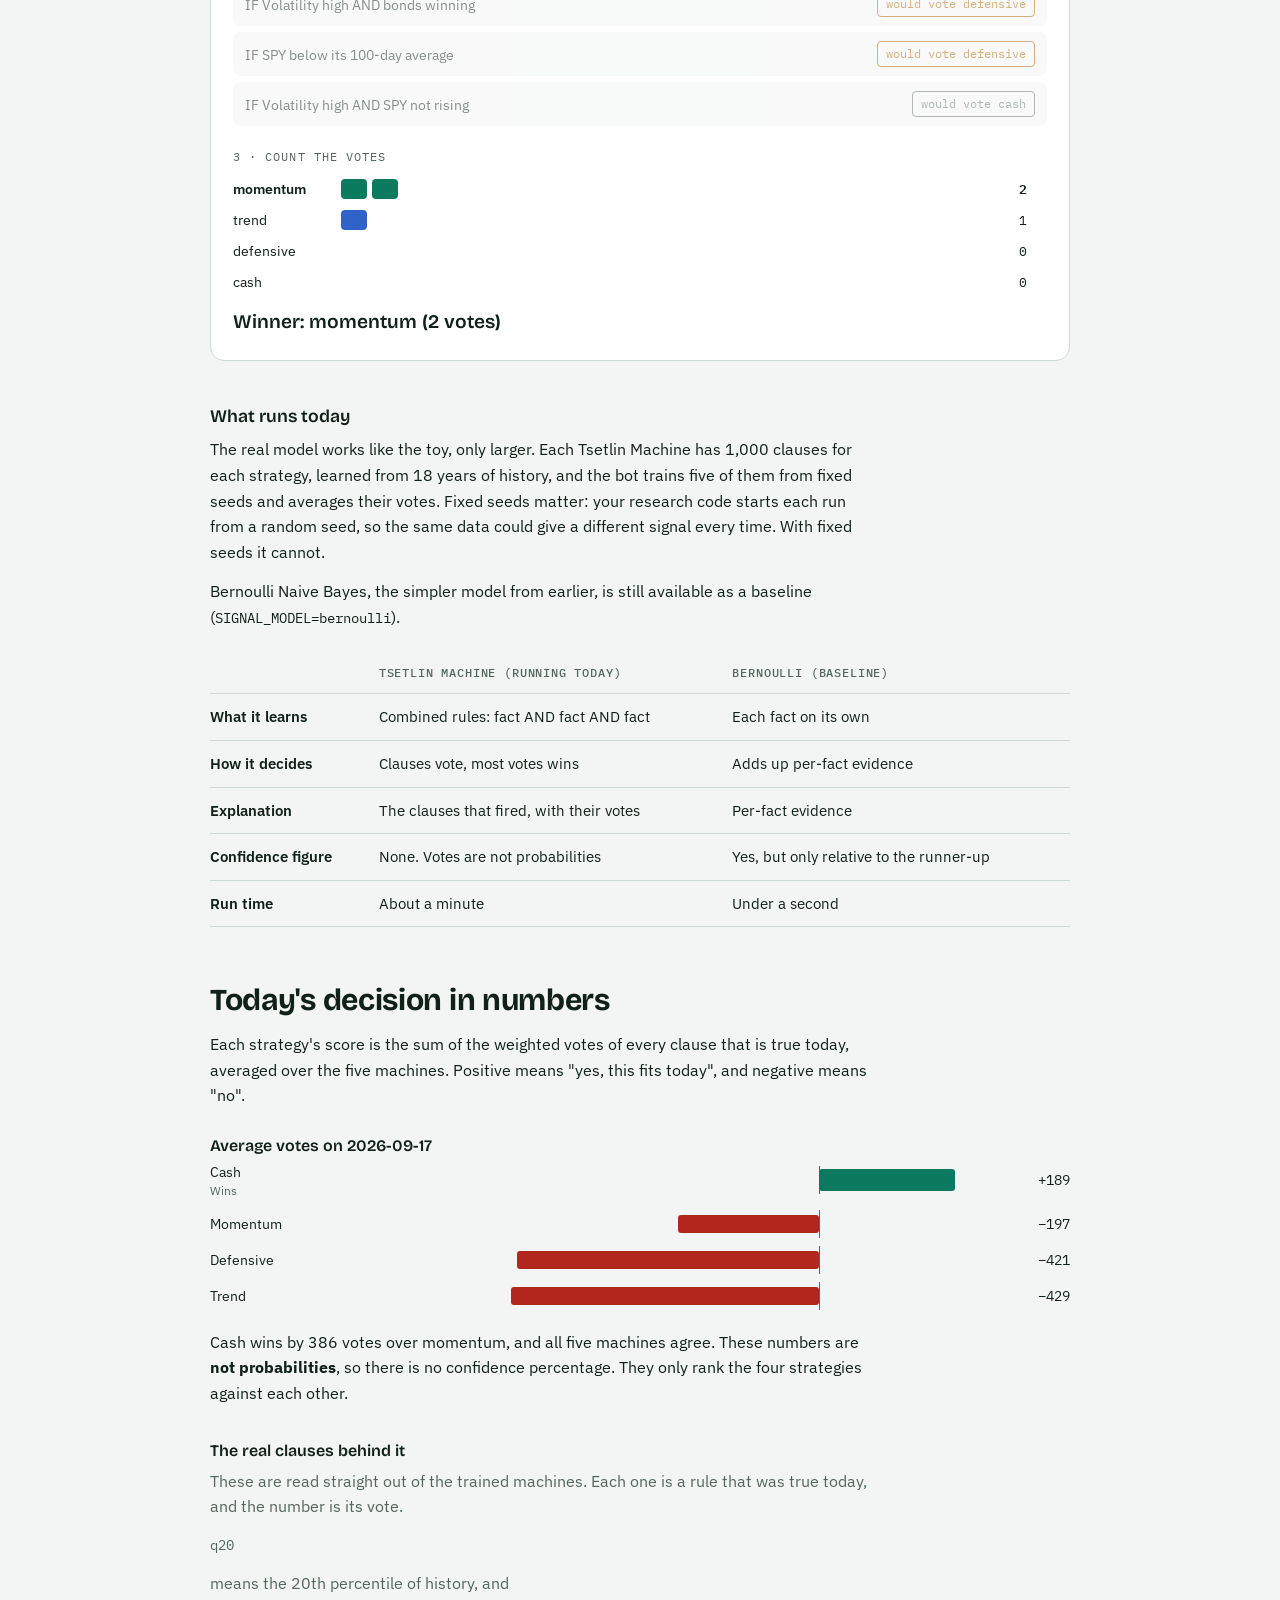
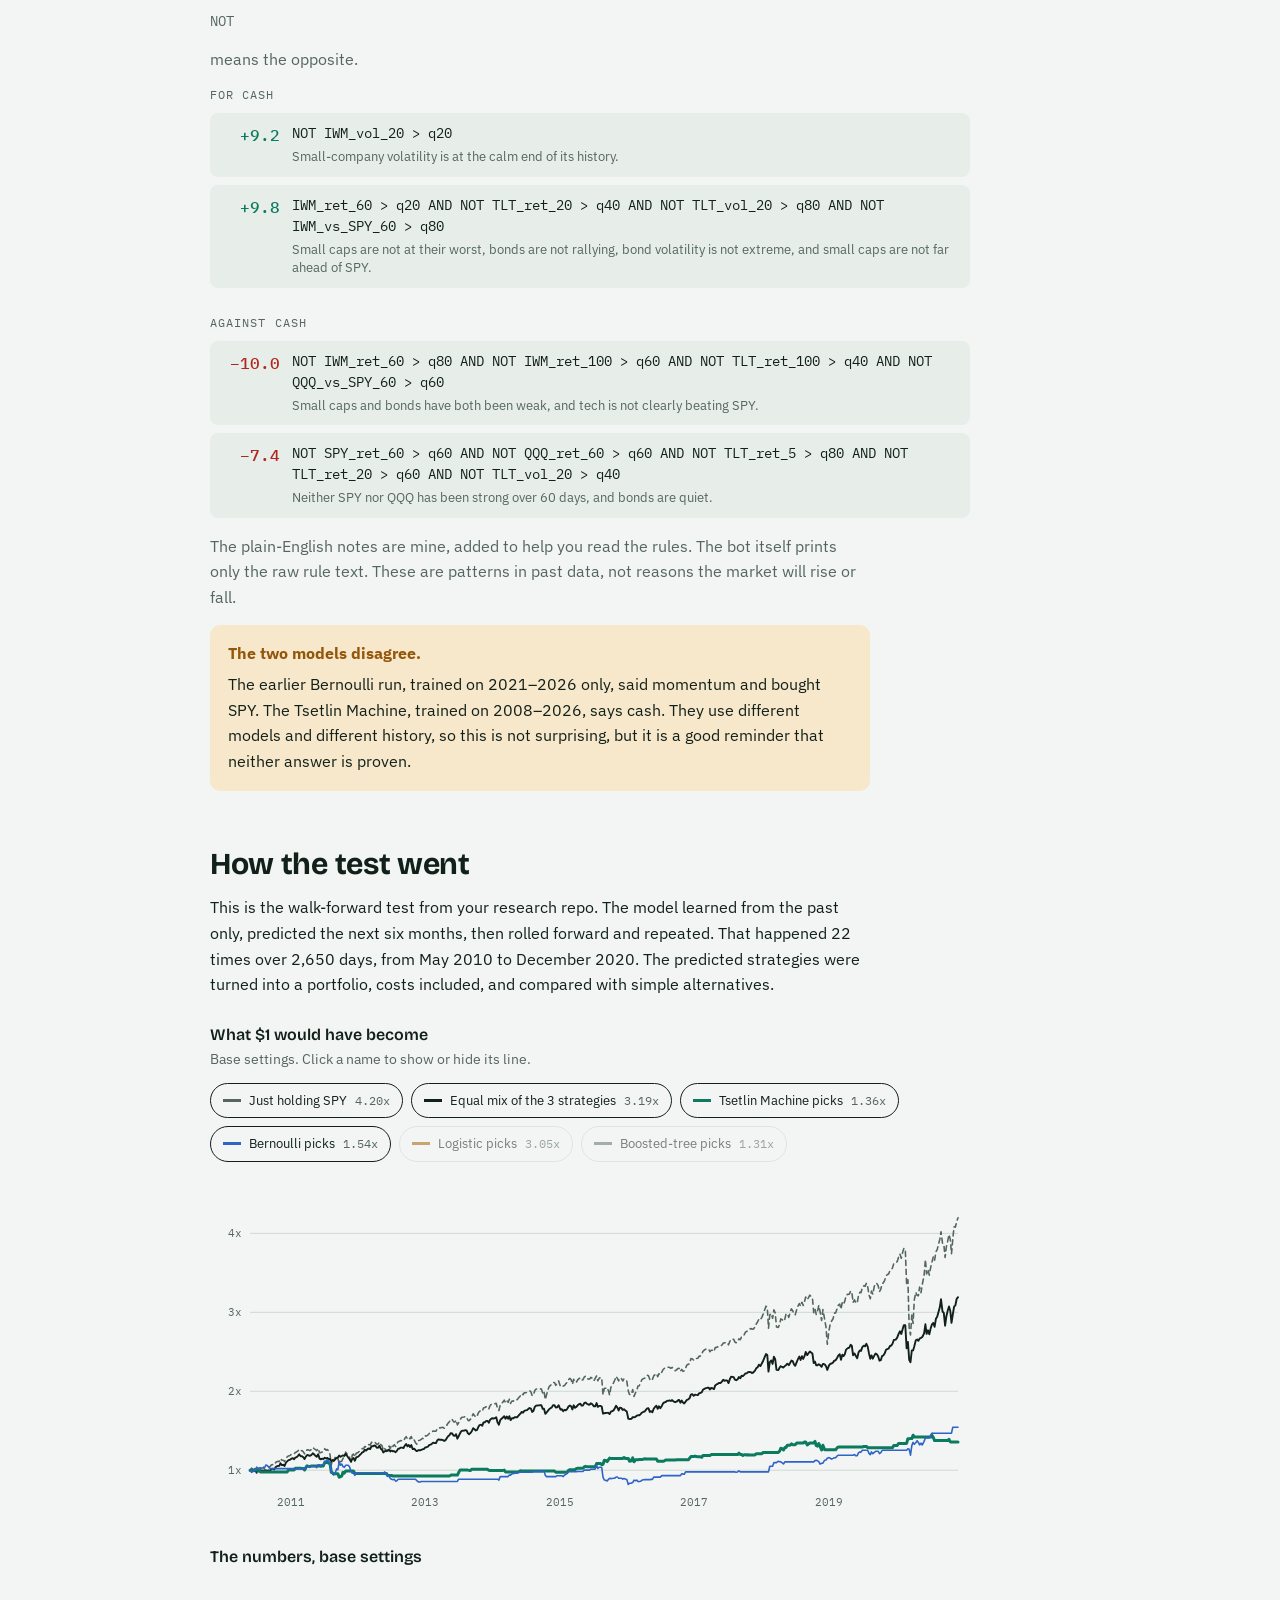
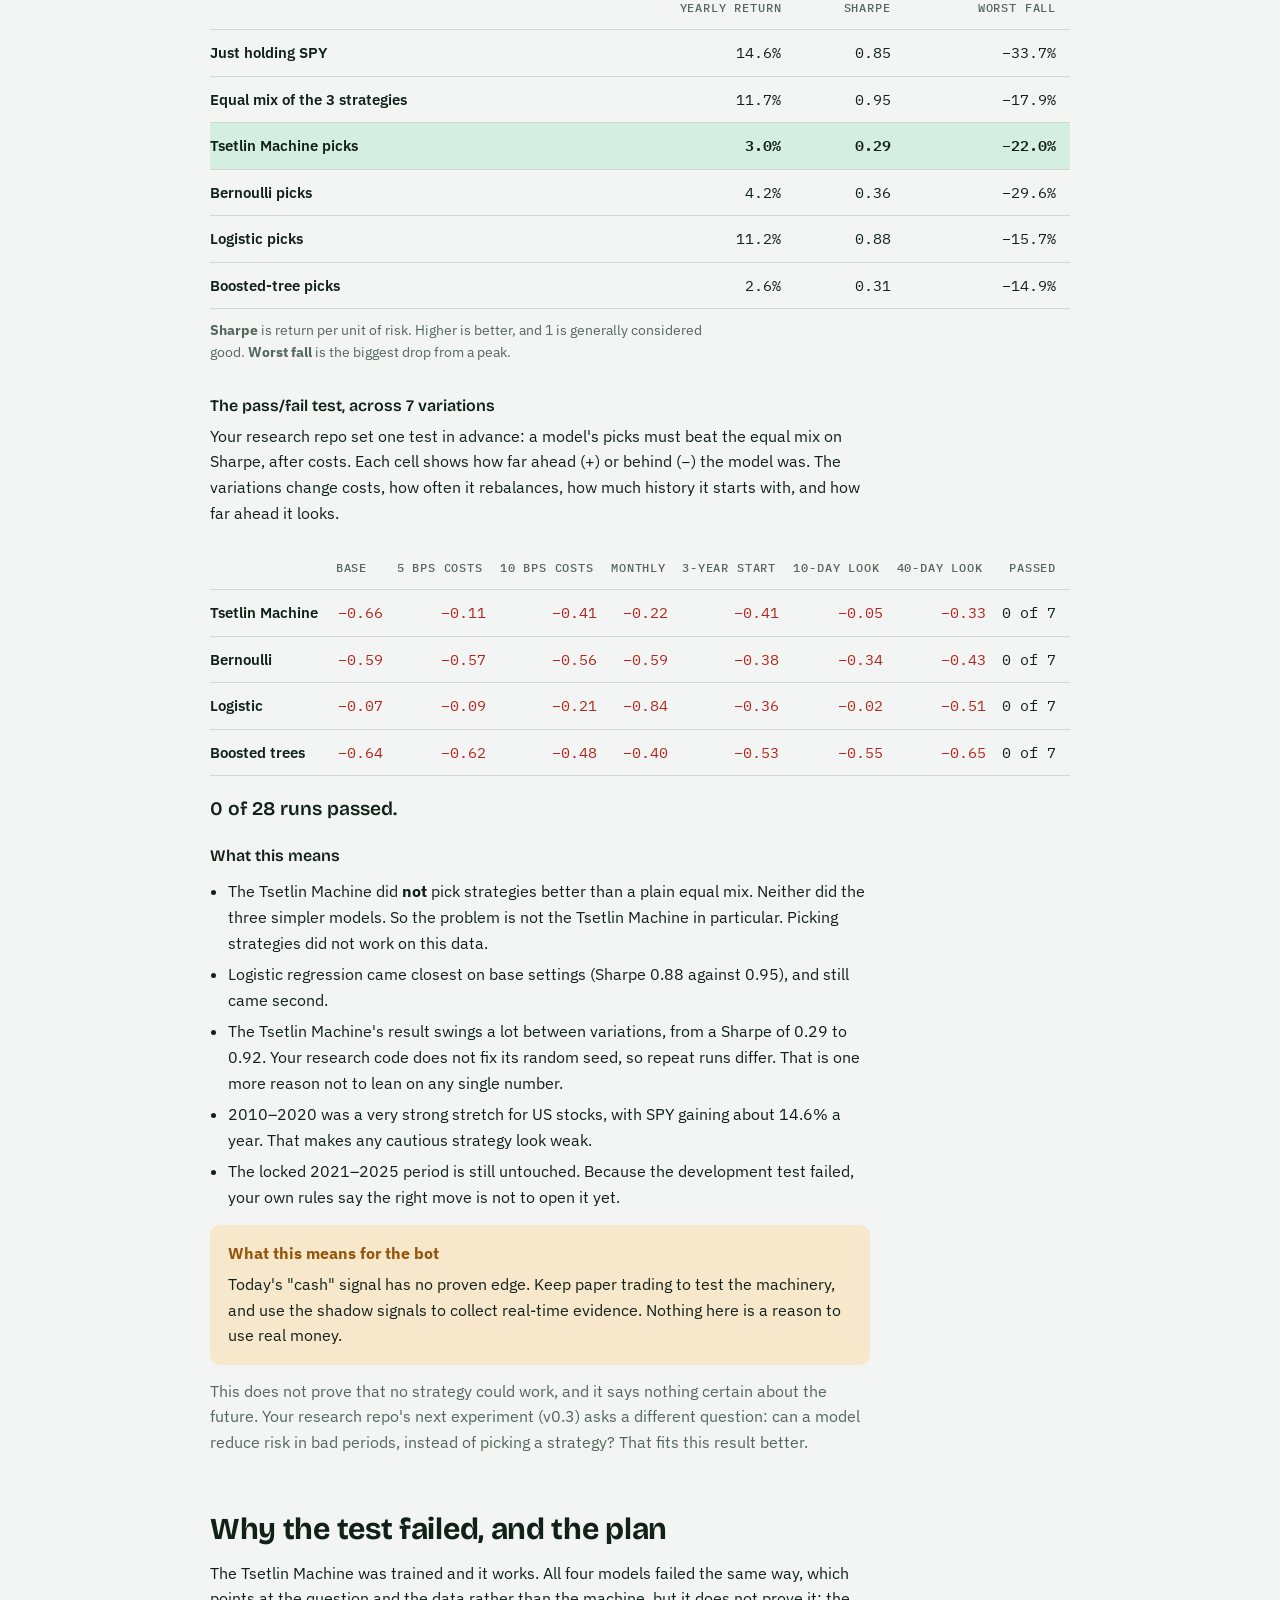
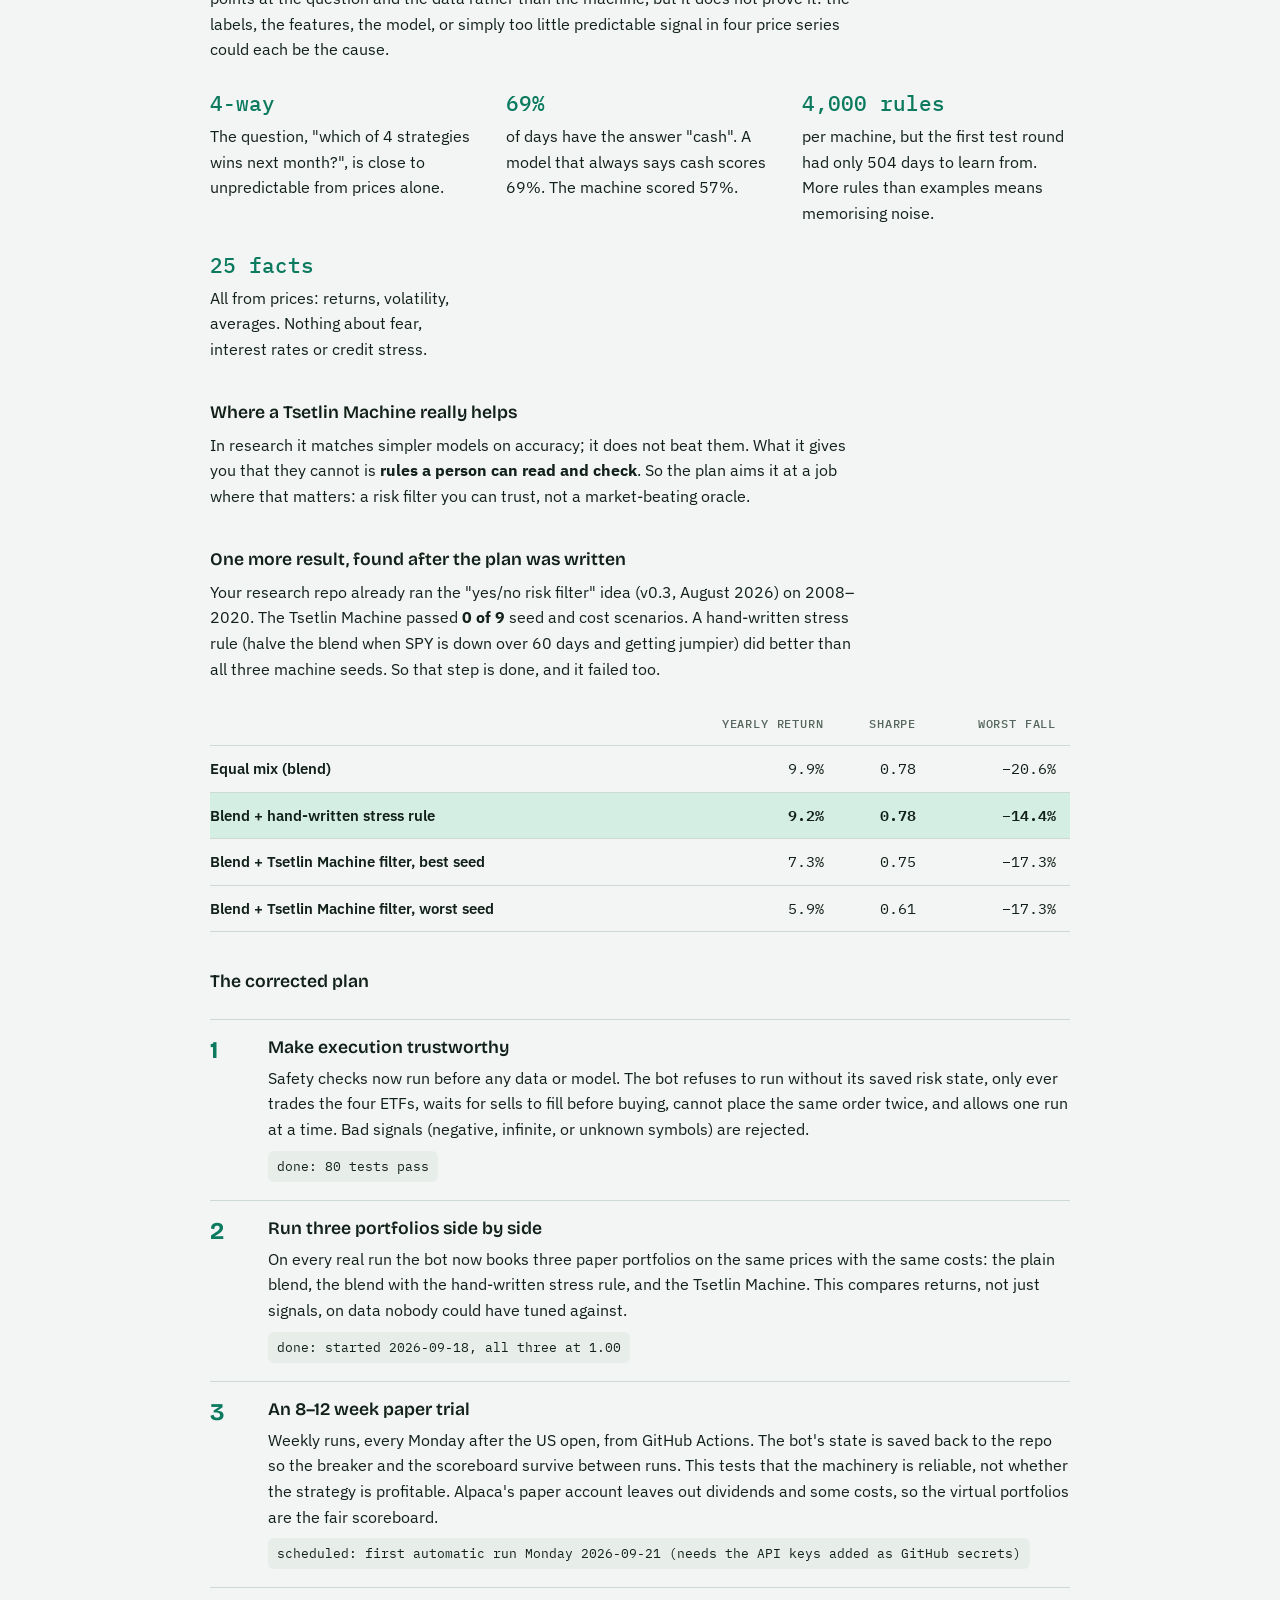
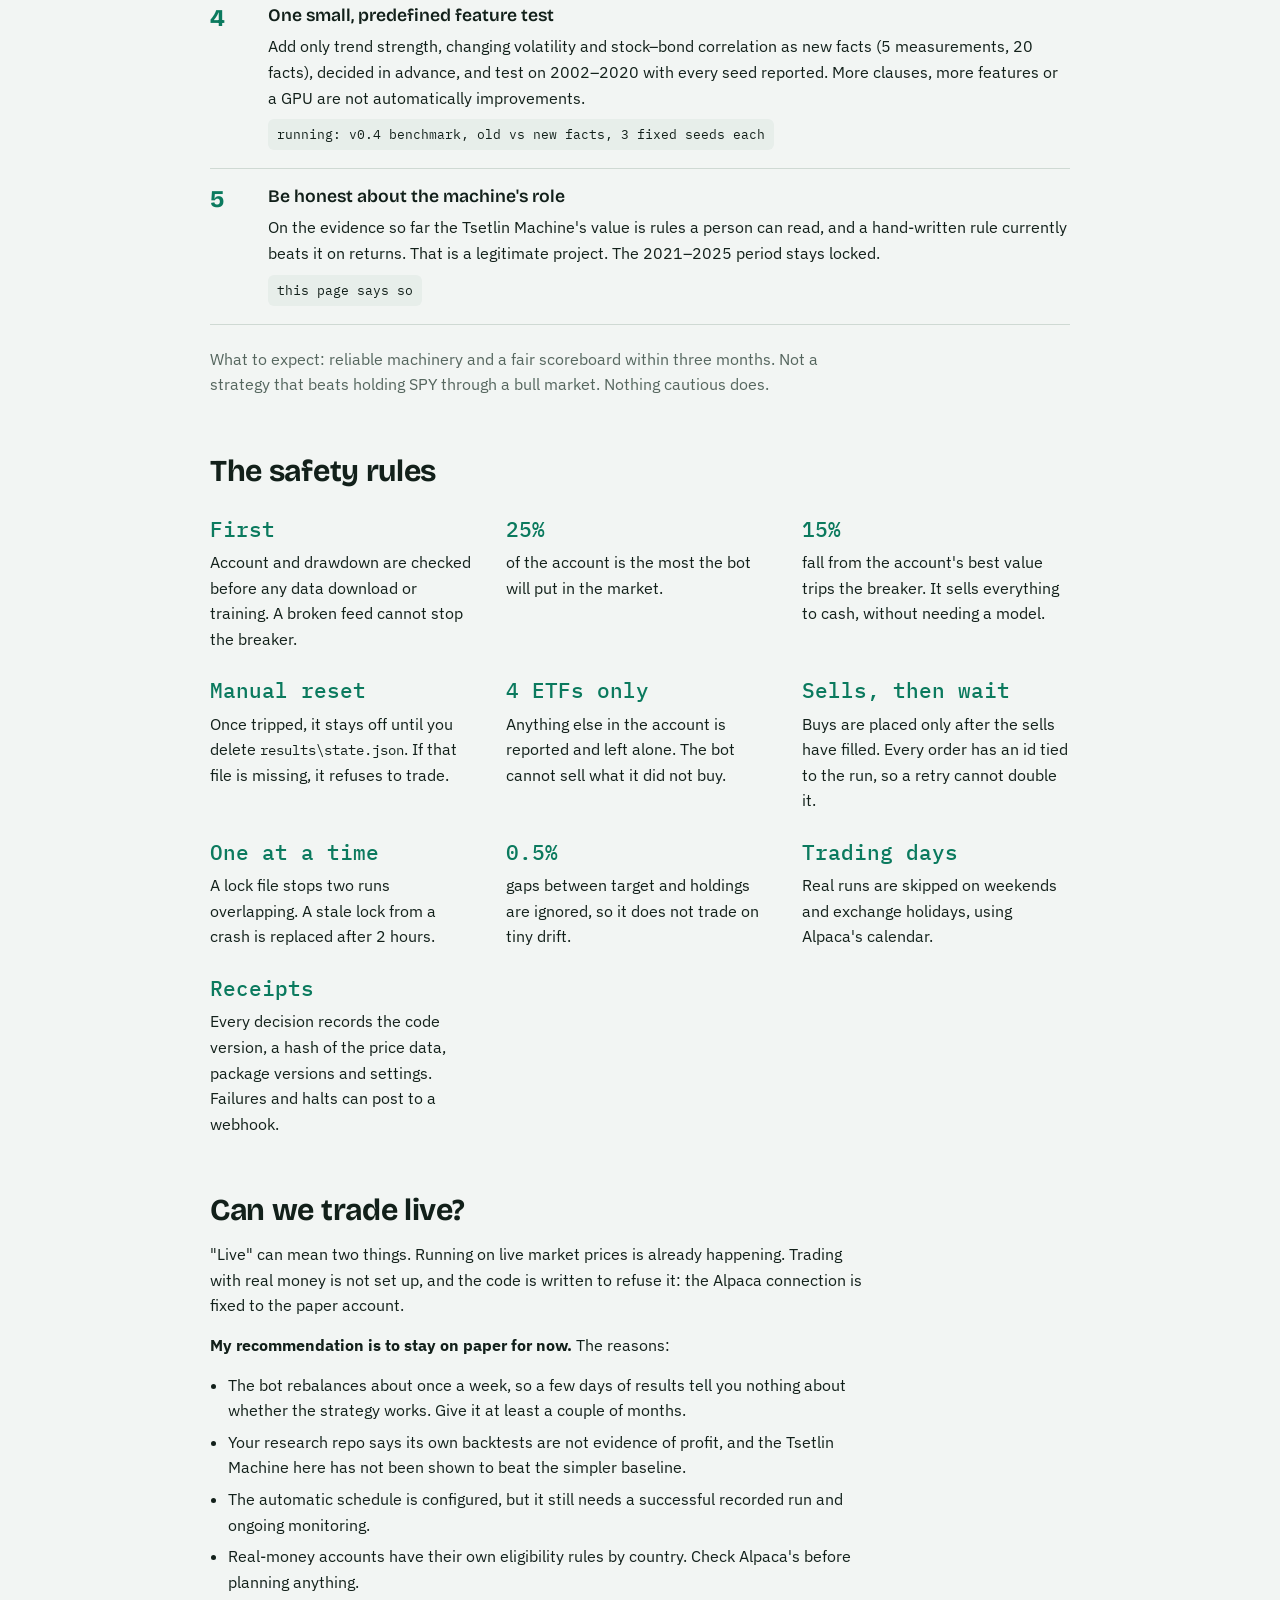
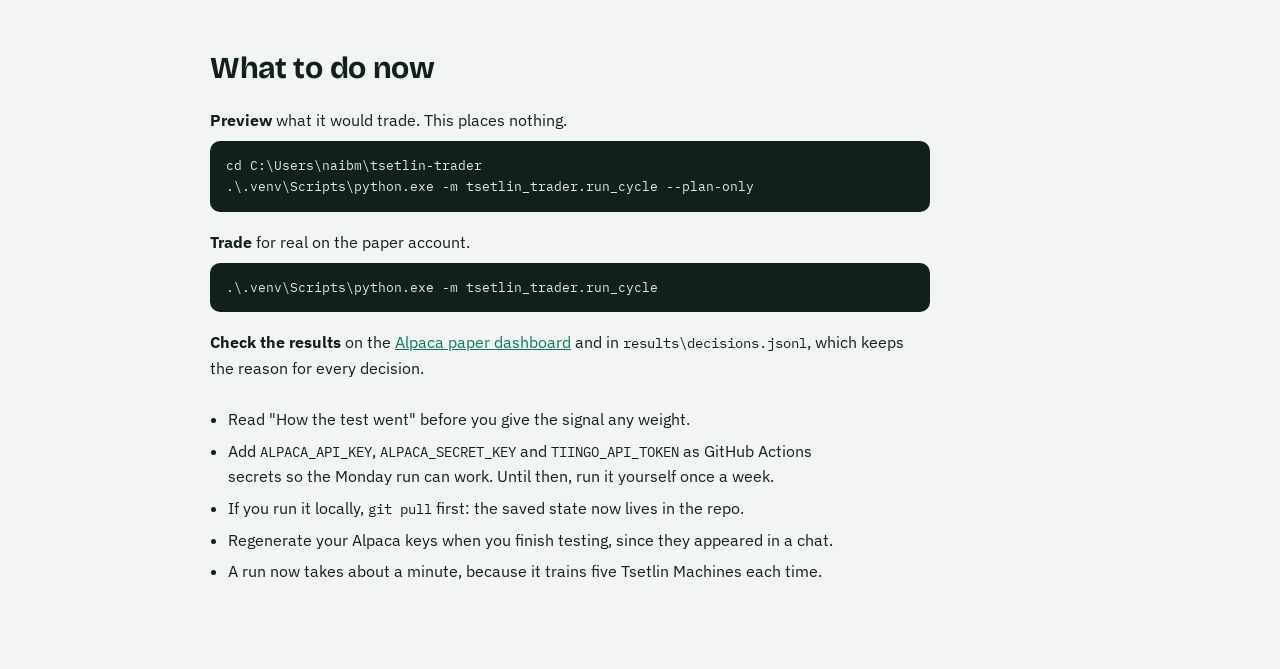
==== commit 59fc92f1: "Show scheduled intraday virtual trial (docs/index.html)" ====
--- a/docs/index.html
+++ b/docs/index.html
@@ -1,56 +1,56 @@
-<!doctype html>
-<html lang="en">
-<head>
-<meta charset="utf-8">
-<meta name="viewport" content="width=device-width, initial-scale=1">
-<title>Inside Tsetlin Trader</title>
-<link rel="preconnect" href="https://fonts.googleapis.com">
-<link rel="preconnect" href="https://fonts.gstatic.com" crossorigin>
-<link href="https://fonts.googleapis.com/css2?family=Bricolage+Grotesque:opsz,wght@12..96,600;12..96,700&family=IBM+Plex+Sans:wght@400;500;600&family=IBM+Plex+Mono:wght@400;500&display=swap" rel="stylesheet">
-<style>
-:root{
-  --bg:#F2F5F3; --surface:#FFFFFF; --surface2:#E7EEEA; --ink:#12201A; --muted:#55665E; --line:#CFD9D3;
-  --accent:#0B7A5E; --accent-soft:#D5EEE4; --warn:#94560A; --warn-soft:#F7E8CB; --bad:#B3261E;
-  --c-trend:#2F63C8; --c-momentum:#0B7A5E; --c-defensive:#A86400; --c-cash:#66746E;
-  --pos:#0B7A5E; --neg:#B3261E; --code-bg:#12201A; --code-ink:#DDEBE3;
-  --display:"Bricolage Grotesque","Segoe UI",system-ui,sans-serif;
-  --body:"IBM Plex Sans","Segoe UI",system-ui,sans-serif;
-  --mono:"IBM Plex Mono",ui-monospace,Consolas,monospace;
-}
-@media (prefers-color-scheme: dark){
-  :root:not([data-theme="light"]){
-    --bg:#0E1512; --surface:#151F1A; --surface2:#1C2924; --ink:#E4EEE8; --muted:#94A79D; --line:#2A3932;
-    --accent:#3FCF9F; --accent-soft:#12352A; --warn:#E6A94B; --warn-soft:#38290F; --bad:#FF8A80;
-    --c-trend:#7BA6FF; --c-momentum:#3FCF9F; --c-defensive:#E6A94B; --c-cash:#9AA8A2;
-    --pos:#3FCF9F; --neg:#FF8A80; --code-bg:#0A100D; --code-ink:#DDEBE3;
-  }
-}
-:root[data-theme="dark"]{
-  --bg:#0E1512; --surface:#151F1A; --surface2:#1C2924; --ink:#E4EEE8; --muted:#94A79D; --line:#2A3932;
-  --accent:#3FCF9F; --accent-soft:#12352A; --warn:#E6A94B; --warn-soft:#38290F; --bad:#FF8A80;
-  --c-trend:#7BA6FF; --c-momentum:#3FCF9F; --c-defensive:#E6A94B; --c-cash:#9AA8A2;
-  --pos:#3FCF9F; --neg:#FF8A80; --code-bg:#0A100D; --code-ink:#DDEBE3;
-}
-*{box-sizing:border-box}
-body{background:var(--bg);color:var(--ink);font-family:var(--body);font-size:16px;line-height:1.6;padding-inline:20px;padding-block:0 72px}
-.wrap{max-width:860px;margin-inline:auto}
-h1,h2,h3{font-family:var(--display);line-height:1.15;text-wrap:balance;margin:0}
-h1{font-size:clamp(2.1rem,6vw,3.3rem);font-weight:700;letter-spacing:-.02em}
-h2{font-size:clamp(1.45rem,3.6vw,1.9rem);font-weight:700;letter-spacing:-.01em}
-h3{font-size:1.1rem;font-weight:600}
-p{margin:0}
-code,.mono{font-family:var(--mono);font-size:.88em}
-section{padding-block:52px 4px}
-.lede{font-size:1.15rem;max-width:62ch}
-.prose{max-width:66ch;display:flex;flex-direction:column;gap:14px}
-.muted{color:var(--muted)}
-.eyebrow{font-family:var(--mono);font-size:.74rem;letter-spacing:.09em;text-transform:uppercase;color:var(--muted)}
-
-/* header */
-header{padding-block:44px 8px;display:flex;flex-direction:column;gap:18px}
-.strip{display:flex;flex-wrap:wrap;gap:8px 22px;padding-block:14px;border-block:1px solid var(--line);font-size:.86rem}
-.strip div{display:flex;flex-direction:column}
-.strip b{font-family:var(--mono);font-weight:500;font-size:.95rem}
+<!doctype html>
+<html lang="en">
+<head>
+<meta charset="utf-8">
+<meta name="viewport" content="width=device-width, initial-scale=1">
+<title>Inside Tsetlin Trader</title>
+<link rel="preconnect" href="https://fonts.googleapis.com">
+<link rel="preconnect" href="https://fonts.gstatic.com" crossorigin>
+<link href="https://fonts.googleapis.com/css2?family=Bricolage+Grotesque:opsz,wght@12..96,600;12..96,700&family=IBM+Plex+Sans:wght@400;500;600&family=IBM+Plex+Mono:wght@400;500&display=swap" rel="stylesheet">
+<style>
+:root{
+  --bg:#F2F5F3; --surface:#FFFFFF; --surface2:#E7EEEA; --ink:#12201A; --muted:#55665E; --line:#CFD9D3;
+  --accent:#0B7A5E; --accent-soft:#D5EEE4; --warn:#94560A; --warn-soft:#F7E8CB; --bad:#B3261E;
+  --c-trend:#2F63C8; --c-momentum:#0B7A5E; --c-defensive:#A86400; --c-cash:#66746E;
+  --pos:#0B7A5E; --neg:#B3261E; --code-bg:#12201A; --code-ink:#DDEBE3;
+  --display:"Bricolage Grotesque","Segoe UI",system-ui,sans-serif;
+  --body:"IBM Plex Sans","Segoe UI",system-ui,sans-serif;
+  --mono:"IBM Plex Mono",ui-monospace,Consolas,monospace;
+}
+@media (prefers-color-scheme: dark){
+  :root:not([data-theme="light"]){
+    --bg:#0E1512; --surface:#151F1A; --surface2:#1C2924; --ink:#E4EEE8; --muted:#94A79D; --line:#2A3932;
+    --accent:#3FCF9F; --accent-soft:#12352A; --warn:#E6A94B; --warn-soft:#38290F; --bad:#FF8A80;
+    --c-trend:#7BA6FF; --c-momentum:#3FCF9F; --c-defensive:#E6A94B; --c-cash:#9AA8A2;
+    --pos:#3FCF9F; --neg:#FF8A80; --code-bg:#0A100D; --code-ink:#DDEBE3;
+  }
+}
+:root[data-theme="dark"]{
+  --bg:#0E1512; --surface:#151F1A; --surface2:#1C2924; --ink:#E4EEE8; --muted:#94A79D; --line:#2A3932;
+  --accent:#3FCF9F; --accent-soft:#12352A; --warn:#E6A94B; --warn-soft:#38290F; --bad:#FF8A80;
+  --c-trend:#7BA6FF; --c-momentum:#3FCF9F; --c-defensive:#E6A94B; --c-cash:#9AA8A2;
+  --pos:#3FCF9F; --neg:#FF8A80; --code-bg:#0A100D; --code-ink:#DDEBE3;
+}
+*{box-sizing:border-box}
+body{background:var(--bg);color:var(--ink);font-family:var(--body);font-size:16px;line-height:1.6;padding-inline:20px;padding-block:0 72px}
+.wrap{max-width:860px;margin-inline:auto}
+h1,h2,h3{font-family:var(--display);line-height:1.15;text-wrap:balance;margin:0}
+h1{font-size:clamp(2.1rem,6vw,3.3rem);font-weight:700;letter-spacing:-.02em}
+h2{font-size:clamp(1.45rem,3.6vw,1.9rem);font-weight:700;letter-spacing:-.01em}
+h3{font-size:1.1rem;font-weight:600}
+p{margin:0}
+code,.mono{font-family:var(--mono);font-size:.88em}
+section{padding-block:52px 4px}
+.lede{font-size:1.15rem;max-width:62ch}
+.prose{max-width:66ch;display:flex;flex-direction:column;gap:14px}
+.muted{color:var(--muted)}
+.eyebrow{font-family:var(--mono);font-size:.74rem;letter-spacing:.09em;text-transform:uppercase;color:var(--muted)}
+
+/* header */
+header{padding-block:44px 8px;display:flex;flex-direction:column;gap:18px}
+.strip{display:flex;flex-wrap:wrap;gap:8px 22px;padding-block:14px;border-block:1px solid var(--line);font-size:.86rem}
+.strip div{display:flex;flex-direction:column}
+.strip b{font-family:var(--mono);font-weight:500;font-size:.95rem}
 .strip span{color:var(--muted);font-size:.74rem;text-transform:uppercase;letter-spacing:.07em}
 .live-head{display:flex;justify-content:space-between;align-items:start;gap:16px;flex-wrap:wrap}
 .live-grid{display:grid;grid-template-columns:repeat(auto-fit,minmax(200px,1fr));gap:12px;margin-top:20px}
@@ -68,123 +68,123 @@
 .live-table{width:100%;min-width:0}
 .live-table th,.live-table td{padding-right:10px}
 .live-table td:first-child{white-space:normal}
-
-/* callouts */
-.note{background:var(--warn-soft);border-radius:10px;padding:16px 18px;display:flex;flex-direction:column;gap:6px;max-width:66ch}
-.note b{color:var(--warn)}
-.note.good{background:var(--accent-soft)}
-.note.good b{color:var(--accent)}
-
-/* steps */
-ol.steps{list-style:none;margin:26px 0 0;padding:0;display:flex;flex-direction:column}
-ol.steps li{display:grid;grid-template-columns:44px 1fr;gap:0 14px;padding-block:18px;border-top:1px solid var(--line)}
-ol.steps li:last-child{border-bottom:1px solid var(--line)}
-.n{font-family:var(--display);font-weight:700;font-size:1.5rem;color:var(--accent);line-height:1}
-.step-body{display:flex;flex-direction:column;gap:8px}
-.today{align-self:flex-start;font-family:var(--mono);font-size:.82rem;background:var(--surface2);border-radius:6px;padding:5px 9px}
-
-/* strategies */
-.strats{display:grid;grid-template-columns:repeat(auto-fit,minmax(190px,1fr));gap:26px 24px;margin-top:26px}
-.strat{display:flex;flex-direction:column;gap:6px;padding-top:12px;border-top:3px solid var(--c)}
-.strat h3{display:flex;align-items:center;gap:8px}
-.chosen{font-family:var(--mono);font-size:.68rem;letter-spacing:.06em;text-transform:uppercase;background:var(--accent);color:var(--bg);padding:2px 7px;border-radius:4px}
-.strat .hold{font-family:var(--mono);font-size:.82rem;color:var(--muted)}
-
-/* bars */
-.chart{margin-top:22px;display:flex;flex-direction:column;gap:9px;max-width:720px}
-.brow{display:grid;grid-template-columns:96px 1fr 120px;gap:12px;align-items:center;font-size:.9rem}
-.btrack{height:22px;background:var(--surface2);border-radius:4px;overflow:hidden}
-.bfill{height:100%;background:var(--c)}
-.bval{font-family:var(--mono);font-size:.82rem;color:var(--muted)}
-.drow{display:grid;grid-template-columns:minmax(0,17rem) 1fr 3.6rem;gap:14px;align-items:center;padding-block:7px}
-.dlabel{font-size:.9rem;line-height:1.35;display:flex;flex-direction:column}
-.dlabel small{color:var(--muted);font-size:.78rem}
-.dtrack{position:relative;height:22px}
-.dtrack .zero{position:absolute;top:-3px;bottom:-3px;width:1px;background:var(--muted)}
-.dbar{position:absolute;top:2px;bottom:2px;border-radius:3px}
-.dbar.pos{background:var(--pos)} .dbar.neg{background:var(--neg)}
-.dbar.total{background:var(--accent);top:0;bottom:0}
-.dval{font-family:var(--mono);font-size:.86rem;text-align:right}
-.legend{display:flex;flex-wrap:wrap;gap:6px 18px;font-size:.82rem;color:var(--muted);margin-top:10px}
-.legend i{display:inline-block;width:11px;height:11px;border-radius:2px;margin-right:6px;vertical-align:-1px}
-
-/* toy */
-.toy{background:var(--surface);border:1px solid var(--line);border-radius:14px;padding:22px;margin-top:26px;display:flex;flex-direction:column;gap:22px}
-.toy-tag{align-self:flex-start;font-family:var(--mono);font-size:.72rem;letter-spacing:.06em;text-transform:uppercase;background:var(--warn-soft);color:var(--warn);padding:3px 8px;border-radius:4px}
-.facts{display:grid;grid-template-columns:repeat(auto-fit,minmax(210px,1fr));gap:10px}
-.fact{font:inherit;text-align:left;cursor:pointer;background:var(--bg);color:var(--ink);border:1.5px solid var(--line);border-radius:10px;padding:11px 13px;display:flex;justify-content:space-between;align-items:center;gap:10px}
-.fact[aria-pressed="true"]{border-color:var(--accent);background:var(--accent-soft)}
-.fact .st{font-family:var(--mono);font-size:.74rem;font-weight:500;color:var(--muted)}
-.fact[aria-pressed="true"] .st{color:var(--accent)}
-.clauses{display:flex;flex-direction:column;gap:6px}
-.clause{display:grid;grid-template-columns:1fr auto;gap:12px;align-items:center;padding:9px 12px;border-radius:8px;background:var(--bg);opacity:.5;font-size:.9rem}
-.clause.on{opacity:1;background:var(--surface2)}
-.vote{font-family:var(--mono);font-size:.78rem;padding:2px 8px;border-radius:4px;border:1.5px solid var(--c);color:var(--c);white-space:nowrap}
-.clause.on .vote{background:var(--c);color:var(--bg)}
-.tally{display:flex;flex-direction:column;gap:8px}
-.trow{display:grid;grid-template-columns:96px 1fr 28px;gap:12px;align-items:center;font-size:.9rem}
-.trow.win{font-weight:600}
-.pips{display:flex;gap:5px;min-height:20px}
-.pip{width:26px;height:20px;border-radius:4px;background:var(--c)}
-.verdict{font-family:var(--display);font-size:1.2rem;font-weight:600}
-button:focus-visible{outline:2px solid var(--accent);outline-offset:2px}
-
-/* clauses */
-.clauselist{margin-top:14px;display:flex;flex-direction:column;gap:8px;max-width:760px}
-.cl{display:grid;grid-template-columns:3.6rem 1fr;gap:12px;align-items:start;padding:10px 12px;border-radius:8px;background:var(--surface2)}
-.cl code{display:block;word-break:break-word;line-height:1.5}
-.cl small{display:block;color:var(--muted);margin-top:4px;font-size:.82rem;line-height:1.4}
-.cv{font-family:var(--mono);font-weight:500;text-align:right}
-.cl.for .cv{color:var(--pos)} .cl.against .cv{color:var(--neg)}
-/* results */
-.lgrow{display:flex;flex-wrap:wrap;gap:8px;margin-top:12px}
-.lg{font:inherit;font-size:.84rem;cursor:pointer;display:inline-flex;align-items:center;gap:8px;background:var(--bg);color:var(--ink);border:1.5px solid var(--line);border-radius:999px;padding:6px 12px}
-.lg[aria-pressed="true"]{border-color:var(--ink)}
-.lg[aria-pressed="false"]{opacity:.55}
-.lg i{width:18px;height:0;border-top:3px solid var(--c)}
-.lg small{font-family:var(--mono);color:var(--muted);font-size:.76rem}
-.eqwrap{margin-top:12px;max-width:760px}
-.eqwrap svg{width:100%;height:auto;display:block}
-.eqwrap .grid{stroke:var(--line);stroke-width:1}
-.eqwrap .ax{fill:var(--muted);font:11px var(--mono)}
-td.num,th.num{text-align:right;font-family:var(--mono);white-space:nowrap}
-tr.hl td{font-weight:600;background:var(--accent-soft)}
-.grid7 td.ok{color:var(--pos)} .grid7 td.bad{color:var(--neg)}
-.grid7{min-width:640px}
-.grid7 th{white-space:normal}
-/* compare */
-.tablewrap{overflow-x:auto;margin-top:22px}
-table{border-collapse:collapse;width:100%;min-width:560px;font-size:.92rem}
-th,td{text-align:left;padding:11px 14px 11px 0;border-bottom:1px solid var(--line);vertical-align:top}
-th{font-family:var(--mono);font-weight:500;font-size:.74rem;letter-spacing:.07em;text-transform:uppercase;color:var(--muted)}
-td:first-child{font-weight:600;white-space:nowrap}
-
-/* risk list */
-.rules{display:grid;grid-template-columns:repeat(auto-fit,minmax(230px,1fr));gap:22px 28px;margin-top:24px}
-.rules div{display:flex;flex-direction:column;gap:4px}
-.rules b{font-family:var(--mono);font-weight:500;font-size:1.3rem;color:var(--accent)}
-
-/* code */
-pre{background:var(--code-bg);color:var(--code-ink);border-radius:10px;padding:14px 16px;overflow-x:auto;margin:0;font-family:var(--mono);font-size:.84rem;line-height:1.6}
-.cmds{display:flex;flex-direction:column;gap:18px;margin-top:22px;max-width:720px}
-.cmd{display:flex;flex-direction:column;gap:7px}
-ul.plain{margin:0;padding-left:1.15em;display:flex;flex-direction:column;gap:6px;max-width:66ch}
-a{color:var(--accent)}
-@media (max-width:560px){
-  .brow{grid-template-columns:78px 1fr;} .brow .bval{grid-column:2}
-  .drow{grid-template-columns:1fr 3.6rem} .drow .dlabel{grid-column:1 / -1}
-  .trow{grid-template-columns:80px 1fr 24px}
-  ol.steps li{grid-template-columns:34px 1fr}
-}
-@media (prefers-reduced-motion:no-preference){ .bfill,.dbar{transition:width .4s ease} }
-</style>
-
-</head>
-<body>
-<div class="wrap">
-<header>
-  <p class="eyebrow">tsetlin-trader &middot; paper trading</p>
-  <h1>Inside Tsetlin Trader</h1>
+
+/* callouts */
+.note{background:var(--warn-soft);border-radius:10px;padding:16px 18px;display:flex;flex-direction:column;gap:6px;max-width:66ch}
+.note b{color:var(--warn)}
+.note.good{background:var(--accent-soft)}
+.note.good b{color:var(--accent)}
+
+/* steps */
+ol.steps{list-style:none;margin:26px 0 0;padding:0;display:flex;flex-direction:column}
+ol.steps li{display:grid;grid-template-columns:44px 1fr;gap:0 14px;padding-block:18px;border-top:1px solid var(--line)}
+ol.steps li:last-child{border-bottom:1px solid var(--line)}
+.n{font-family:var(--display);font-weight:700;font-size:1.5rem;color:var(--accent);line-height:1}
+.step-body{display:flex;flex-direction:column;gap:8px}
+.today{align-self:flex-start;font-family:var(--mono);font-size:.82rem;background:var(--surface2);border-radius:6px;padding:5px 9px}
+
+/* strategies */
+.strats{display:grid;grid-template-columns:repeat(auto-fit,minmax(190px,1fr));gap:26px 24px;margin-top:26px}
+.strat{display:flex;flex-direction:column;gap:6px;padding-top:12px;border-top:3px solid var(--c)}
+.strat h3{display:flex;align-items:center;gap:8px}
+.chosen{font-family:var(--mono);font-size:.68rem;letter-spacing:.06em;text-transform:uppercase;background:var(--accent);color:var(--bg);padding:2px 7px;border-radius:4px}
+.strat .hold{font-family:var(--mono);font-size:.82rem;color:var(--muted)}
+
+/* bars */
+.chart{margin-top:22px;display:flex;flex-direction:column;gap:9px;max-width:720px}
+.brow{display:grid;grid-template-columns:96px 1fr 120px;gap:12px;align-items:center;font-size:.9rem}
+.btrack{height:22px;background:var(--surface2);border-radius:4px;overflow:hidden}
+.bfill{height:100%;background:var(--c)}
+.bval{font-family:var(--mono);font-size:.82rem;color:var(--muted)}
+.drow{display:grid;grid-template-columns:minmax(0,17rem) 1fr 3.6rem;gap:14px;align-items:center;padding-block:7px}
+.dlabel{font-size:.9rem;line-height:1.35;display:flex;flex-direction:column}
+.dlabel small{color:var(--muted);font-size:.78rem}
+.dtrack{position:relative;height:22px}
+.dtrack .zero{position:absolute;top:-3px;bottom:-3px;width:1px;background:var(--muted)}
+.dbar{position:absolute;top:2px;bottom:2px;border-radius:3px}
+.dbar.pos{background:var(--pos)} .dbar.neg{background:var(--neg)}
+.dbar.total{background:var(--accent);top:0;bottom:0}
+.dval{font-family:var(--mono);font-size:.86rem;text-align:right}
+.legend{display:flex;flex-wrap:wrap;gap:6px 18px;font-size:.82rem;color:var(--muted);margin-top:10px}
+.legend i{display:inline-block;width:11px;height:11px;border-radius:2px;margin-right:6px;vertical-align:-1px}
+
+/* toy */
+.toy{background:var(--surface);border:1px solid var(--line);border-radius:14px;padding:22px;margin-top:26px;display:flex;flex-direction:column;gap:22px}
+.toy-tag{align-self:flex-start;font-family:var(--mono);font-size:.72rem;letter-spacing:.06em;text-transform:uppercase;background:var(--warn-soft);color:var(--warn);padding:3px 8px;border-radius:4px}
+.facts{display:grid;grid-template-columns:repeat(auto-fit,minmax(210px,1fr));gap:10px}
+.fact{font:inherit;text-align:left;cursor:pointer;background:var(--bg);color:var(--ink);border:1.5px solid var(--line);border-radius:10px;padding:11px 13px;display:flex;justify-content:space-between;align-items:center;gap:10px}
+.fact[aria-pressed="true"]{border-color:var(--accent);background:var(--accent-soft)}
+.fact .st{font-family:var(--mono);font-size:.74rem;font-weight:500;color:var(--muted)}
+.fact[aria-pressed="true"] .st{color:var(--accent)}
+.clauses{display:flex;flex-direction:column;gap:6px}
+.clause{display:grid;grid-template-columns:1fr auto;gap:12px;align-items:center;padding:9px 12px;border-radius:8px;background:var(--bg);opacity:.5;font-size:.9rem}
+.clause.on{opacity:1;background:var(--surface2)}
+.vote{font-family:var(--mono);font-size:.78rem;padding:2px 8px;border-radius:4px;border:1.5px solid var(--c);color:var(--c);white-space:nowrap}
+.clause.on .vote{background:var(--c);color:var(--bg)}
+.tally{display:flex;flex-direction:column;gap:8px}
+.trow{display:grid;grid-template-columns:96px 1fr 28px;gap:12px;align-items:center;font-size:.9rem}
+.trow.win{font-weight:600}
+.pips{display:flex;gap:5px;min-height:20px}
+.pip{width:26px;height:20px;border-radius:4px;background:var(--c)}
+.verdict{font-family:var(--display);font-size:1.2rem;font-weight:600}
+button:focus-visible{outline:2px solid var(--accent);outline-offset:2px}
+
+/* clauses */
+.clauselist{margin-top:14px;display:flex;flex-direction:column;gap:8px;max-width:760px}
+.cl{display:grid;grid-template-columns:3.6rem 1fr;gap:12px;align-items:start;padding:10px 12px;border-radius:8px;background:var(--surface2)}
+.cl code{display:block;word-break:break-word;line-height:1.5}
+.cl small{display:block;color:var(--muted);margin-top:4px;font-size:.82rem;line-height:1.4}
+.cv{font-family:var(--mono);font-weight:500;text-align:right}
+.cl.for .cv{color:var(--pos)} .cl.against .cv{color:var(--neg)}
+/* results */
+.lgrow{display:flex;flex-wrap:wrap;gap:8px;margin-top:12px}
+.lg{font:inherit;font-size:.84rem;cursor:pointer;display:inline-flex;align-items:center;gap:8px;background:var(--bg);color:var(--ink);border:1.5px solid var(--line);border-radius:999px;padding:6px 12px}
+.lg[aria-pressed="true"]{border-color:var(--ink)}
+.lg[aria-pressed="false"]{opacity:.55}
+.lg i{width:18px;height:0;border-top:3px solid var(--c)}
+.lg small{font-family:var(--mono);color:var(--muted);font-size:.76rem}
+.eqwrap{margin-top:12px;max-width:760px}
+.eqwrap svg{width:100%;height:auto;display:block}
+.eqwrap .grid{stroke:var(--line);stroke-width:1}
+.eqwrap .ax{fill:var(--muted);font:11px var(--mono)}
+td.num,th.num{text-align:right;font-family:var(--mono);white-space:nowrap}
+tr.hl td{font-weight:600;background:var(--accent-soft)}
+.grid7 td.ok{color:var(--pos)} .grid7 td.bad{color:var(--neg)}
+.grid7{min-width:640px}
+.grid7 th{white-space:normal}
+/* compare */
+.tablewrap{overflow-x:auto;margin-top:22px}
+table{border-collapse:collapse;width:100%;min-width:560px;font-size:.92rem}
+th,td{text-align:left;padding:11px 14px 11px 0;border-bottom:1px solid var(--line);vertical-align:top}
+th{font-family:var(--mono);font-weight:500;font-size:.74rem;letter-spacing:.07em;text-transform:uppercase;color:var(--muted)}
+td:first-child{font-weight:600;white-space:nowrap}
+
+/* risk list */
+.rules{display:grid;grid-template-columns:repeat(auto-fit,minmax(230px,1fr));gap:22px 28px;margin-top:24px}
+.rules div{display:flex;flex-direction:column;gap:4px}
+.rules b{font-family:var(--mono);font-weight:500;font-size:1.3rem;color:var(--accent)}
+
+/* code */
+pre{background:var(--code-bg);color:var(--code-ink);border-radius:10px;padding:14px 16px;overflow-x:auto;margin:0;font-family:var(--mono);font-size:.84rem;line-height:1.6}
+.cmds{display:flex;flex-direction:column;gap:18px;margin-top:22px;max-width:720px}
+.cmd{display:flex;flex-direction:column;gap:7px}
+ul.plain{margin:0;padding-left:1.15em;display:flex;flex-direction:column;gap:6px;max-width:66ch}
+a{color:var(--accent)}
+@media (max-width:560px){
+  .brow{grid-template-columns:78px 1fr;} .brow .bval{grid-column:2}
+  .drow{grid-template-columns:1fr 3.6rem} .drow .dlabel{grid-column:1 / -1}
+  .trow{grid-template-columns:80px 1fr 24px}
+  ol.steps li{grid-template-columns:34px 1fr}
+}
+@media (prefers-reduced-motion:no-preference){ .bfill,.dbar{transition:width .4s ease} }
+</style>
+
+</head>
+<body>
+<div class="wrap">
+<header>
+  <p class="eyebrow">tsetlin-trader &middot; paper trading</p>
+  <h1>Inside Tsetlin Trader</h1>
   <p class="lede">The live panel below follows the paper trial as new runs are recorded. The rest of this page explains the model with a worked example from September 2026.</p>
   <div class="strip" aria-label="Trial setup">
     <div><span>Broker</span><b>Alpaca paper</b></div>
@@ -221,379 +221,397 @@
   </div>
 </section>
 
-<section>
-  <h2>Two things to know first</h2>
-  <div class="prose" style="margin-top:18px">
-    <div class="note good"><b>The money is fake, the prices are real.</b><span>Alpaca's paper account shows real market prices and simulates the fills. Nothing you do here can lose real money.</span></div>
-    <div class="note"><b>The Tsetlin Machine is running, and the test says it has not earned trust.</b><span>On 2010&ndash;2020 data, none of the 4 models beat a plain equal mix of the strategies in any of the 7 variations (0 of 28). See "How the test went" below. Treat every signal as unproven.</span></div>
+<section id="intraday-trial" aria-labelledby="intraday-title">
+  <p class="eyebrow">Separate virtual experiment</p>
+  <h2 id="intraday-title">Intraday Tsetlin trial</h2>
+  <p class="prose muted" style="margin-top:12px">This panel replays completed SPY sessions using IEX 5-minute bars. A hypothetical position enters at 10:30 ET and exits at 15:55 ET. These are simulated fills, not Alpaca orders or a live trading signal.</p>
+  <p class="live-status" id="intraday-status" role="status" aria-live="polite">Loading the latest replay…</p>
+  <div class="live-grid">
+    <div class="live-card"><span>Replay</span><strong id="intraday-run">—</strong><small id="intraday-time">Waiting for first run</small></div>
+    <div class="live-card"><span>Tsetlin Machine</span><strong id="intraday-tm">—</strong><small id="intraday-tm-detail">Net virtual value</small></div>
+    <div class="live-card"><span>Morning rule</span><strong id="intraday-baseline">—</strong><small id="intraday-baseline-detail">Same bars and costs</small></div>
+  </div>
+  <div class="live-detail" id="intraday-detail" hidden>
+    <h3>Latest completed session</h3>
+    <p id="intraday-action" style="margin-top:8px"></p>
+    <p id="intraday-cost" class="muted" style="margin-top:8px"></p>
+    <details style="margin-top:14px"><summary>Read the intraday model's explanation</summary><ol id="intraday-rules"></ol></details>
   </div>
 </section>
 
 <section>
+  <h2>Two things to know first</h2>
+  <div class="prose" style="margin-top:18px">
+    <div class="note good"><b>The money is fake, the prices are real.</b><span>Alpaca's paper account shows real market prices and simulates the fills. Nothing you do here can lose real money.</span></div>
+    <div class="note"><b>The Tsetlin Machine is running, and the test says it has not earned trust.</b><span>On 2010&ndash;2020 data, none of the 4 models beat a plain equal mix of the strategies in any of the 7 variations (0 of 28). See "How the test went" below. Treat every signal as unproven.</span></div>
+  </div>
+</section>
+
+<section>
   <h2>One cycle, step by step</h2>
   <p class="prose muted" style="margin-top:12px">This is the order things happen every time you run the bot. The numbers below are a worked example from 2026-09-18; use the live panel above for the latest record.</p>
-  <ol class="steps">
-    <li><span class="n">1</span><div class="step-body"><h3>Download prices</h3><p>Daily closing prices for four ETFs from Tiingo: SPY (US large companies), QQQ (tech), IWM (small companies) and TLT (long-term bonds). Data more than 5 days old is refused, so the bot never trades on old news.</p><span class="today">4,707 trading days, 2008-01-02 to 2026-09-17</span></div></li>
-    <li><span class="n">2</span><div class="step-body"><h3>Turn numbers into yes/no facts</h3><p>The model can only read true/false facts, such as "SPY's 60-day return is above its 40th percentile." The bot measures 25 things (returns, volatility, trend gaps) and asks 4 questions about each, which gives 100 facts. The cut-offs come from past days only.</p><span class="today">100 true/false facts per day</span></div></li>
-    <li><span class="n">3</span><div class="step-body"><h3>Learn from history</h3><p>For every past day, the "right answer" is the strategy that earned the most over the next 20 days, after a penalty for bumpy rides. If none clearly wins, the answer is cash. Five Tsetlin Machines, each started from a fixed seed, train on those answers. The last 20 days are left out because their outcome is not known yet.</p><span class="today">5 machines, 1,000 clauses each, trained on 4,587 days through 2026-08-19</span></div></li>
-    <li><span class="n">4</span><div class="step-body"><h3>Vote on today</h3><p>Every clause that is true today casts a weighted vote for or against a strategy. The five machines' votes are averaged and the top strategy wins.</p><span class="today">winner: cash, +386 votes ahead of momentum, 5 of 5 machines agree</span></div></li>
-    <li><span class="n">5</span><div class="step-body"><h3>Turn the strategy into a holding</h3><p>Each strategy has a fixed rule for what to hold. Cash means hold nothing.</p><span class="today">target: no position</span></div></li>
-    <li><span class="n">6</span><div class="step-body"><h3>Check the risk limits</h3><p>The bot only uses 25% of the account at most, and it checks that the account has not fallen too far from its best value.</p><span class="today">drawdown 0.00%, limit not hit</span></div></li>
+  <ol class="steps">
+    <li><span class="n">1</span><div class="step-body"><h3>Download prices</h3><p>Daily closing prices for four ETFs from Tiingo: SPY (US large companies), QQQ (tech), IWM (small companies) and TLT (long-term bonds). Data more than 5 days old is refused, so the bot never trades on old news.</p><span class="today">4,707 trading days, 2008-01-02 to 2026-09-17</span></div></li>
+    <li><span class="n">2</span><div class="step-body"><h3>Turn numbers into yes/no facts</h3><p>The model can only read true/false facts, such as "SPY's 60-day return is above its 40th percentile." The bot measures 25 things (returns, volatility, trend gaps) and asks 4 questions about each, which gives 100 facts. The cut-offs come from past days only.</p><span class="today">100 true/false facts per day</span></div></li>
+    <li><span class="n">3</span><div class="step-body"><h3>Learn from history</h3><p>For every past day, the "right answer" is the strategy that earned the most over the next 20 days, after a penalty for bumpy rides. If none clearly wins, the answer is cash. Five Tsetlin Machines, each started from a fixed seed, train on those answers. The last 20 days are left out because their outcome is not known yet.</p><span class="today">5 machines, 1,000 clauses each, trained on 4,587 days through 2026-08-19</span></div></li>
+    <li><span class="n">4</span><div class="step-body"><h3>Vote on today</h3><p>Every clause that is true today casts a weighted vote for or against a strategy. The five machines' votes are averaged and the top strategy wins.</p><span class="today">winner: cash, +386 votes ahead of momentum, 5 of 5 machines agree</span></div></li>
+    <li><span class="n">5</span><div class="step-body"><h3>Turn the strategy into a holding</h3><p>Each strategy has a fixed rule for what to hold. Cash means hold nothing.</p><span class="today">target: no position</span></div></li>
+    <li><span class="n">6</span><div class="step-body"><h3>Check the risk limits</h3><p>The bot only uses 25% of the account at most, and it checks that the account has not fallen too far from its best value.</p><span class="today">drawdown 0.00%, limit not hit</span></div></li>
     <li><span class="n">7</span><div class="step-body"><h3>Trade only the difference</h3><p>It compares the target with what you hold, sells first and buys second, and ignores gaps under 0.5% of the account. If any order is still waiting to fill, it skips the whole cycle.</p><span class="today">2026-09-18: SPY sell submitted; the saved record does not confirm a fill</span></div></li>
-  </ol>
-</section>
-
-<section>
-  <h2>The four strategies the model chooses between</h2>
-  <p class="prose muted" style="margin-top:12px">The model never picks stocks. It picks one of these four fixed rules, which come from your <code>logic-alpha-tm</code> research.</p>
-  <div class="strats">
-    <div class="strat" style="--c:var(--c-trend)"><h3>Trend</h3><p>Hold SPY while its 20-day average is above its 100-day average. Otherwise hold cash.</p><span class="hold">SPY or cash</span></div>
-    <div class="strat" style="--c:var(--c-momentum)"><h3>Momentum</h3><p>Hold whichever of SPY, QQQ or IWM has risen most over the last 60 days.</p><span class="hold">SPY, QQQ or IWM</span></div>
-    <div class="strat" style="--c:var(--c-defensive)"><h3>Defensive</h3><p>Hold SPY while it is above its 100-day average. If it falls below, switch to long bonds.</p><span class="hold">SPY or TLT</span></div>
-    <div class="strat" style="--c:var(--c-cash)"><h3>Cash <span class="chosen">today</span></h3><p>Hold nothing. The model picks this when no strategy clearly beats the others.</p><span class="hold">no position</span></div>
-  </div>
-
-  <h3 style="margin-top:44px">What the history says the "right answer" usually was</h3>
-  <p class="prose muted" style="margin-top:8px">Across 4,587 labelled days since 2008, cash was the best answer on about seven days out of ten. That is why the model leans toward cash, and a model that leans this way will often say cash.</p>
-  <div class="chart" id="labels" role="img" aria-label="Bar chart of how often each strategy was the best answer: cash 3161 days, momentum 1135, defensive 220, trend 71."></div>
-</section>
-
-<section>
-  <h2>Where a Tsetlin Machine fits</h2>
-  <div class="prose" style="margin-top:14px">
-    <p>A Tsetlin Machine learns a set of small rules called <b>clauses</b>. Each clause is a few facts joined by AND, for example "SPY is rising AND volatility is not high." When a clause is true today, it casts a vote for a strategy. The strategy with the most votes wins. Because you can read every clause, you can see why it decided.</p>
-    <p>Try it below. Switch facts on and off and watch which clauses light up.</p>
-  </div>
-
-  <div class="toy" id="toy">
-    <span class="toy-tag">Toy example &middot; invented clauses, not your trained model</span>
-    <div>
-      <p class="eyebrow" style="margin-bottom:10px">1 &middot; Set today's facts</p>
-      <div class="facts" id="facts"></div>
-    </div>
-    <div>
-      <p class="eyebrow" style="margin-bottom:10px">2 &middot; Clauses that are true cast a vote</p>
-      <div class="clauses" id="clauses"></div>
-    </div>
-    <div>
-      <p class="eyebrow" style="margin-bottom:10px">3 &middot; Count the votes</p>
-      <div class="tally" id="tally"></div>
-      <p class="verdict" id="verdict" style="margin-top:14px" aria-live="polite"></p>
-    </div>
-  </div>
-
-  <h3 style="margin-top:46px">What runs today</h3>
-  <div class="prose" style="margin-top:10px">
-    <p>The real model works like the toy, only larger. Each Tsetlin Machine has 1,000 clauses for each strategy, learned from 18 years of history, and the bot trains five of them from fixed seeds and averages their votes. Fixed seeds matter: your research code starts each run from a random seed, so the same data could give a different signal every time. With fixed seeds it cannot.</p>
-    <p>Bernoulli Naive Bayes, the simpler model from earlier, is still available as a baseline (<code>SIGNAL_MODEL=bernoulli</code>).</p>
-  </div>
-  <div class="tablewrap">
-    <table>
-      <thead><tr><th></th><th>Tsetlin Machine (running today)</th><th>Bernoulli (baseline)</th></tr></thead>
-      <tbody>
-        <tr><td>What it learns</td><td>Combined rules: fact AND fact AND fact</td><td>Each fact on its own</td></tr>
-        <tr><td>How it decides</td><td>Clauses vote, most votes wins</td><td>Adds up per-fact evidence</td></tr>
-        <tr><td>Explanation</td><td>The clauses that fired, with their votes</td><td>Per-fact evidence</td></tr>
-        <tr><td>Confidence figure</td><td>None. Votes are not probabilities</td><td>Yes, but only relative to the runner-up</td></tr>
-        <tr><td>Run time</td><td>About a minute</td><td>Under a second</td></tr>
-      </tbody>
-    </table>
-  </div>
-</section>
-
-<section>
-  <h2>Today's decision in numbers</h2>
-  <div class="prose" style="margin-top:14px">
-    <p>Each strategy's score is the sum of the weighted votes of every clause that is true today, averaged over the five machines. Positive means "yes, this fits today", and negative means "no".</p>
-  </div>
-  <h3 style="margin-top:28px;font-size:1rem">Average votes on 2026-09-17</h3>
-  <div id="votes" role="img" aria-label="Average votes per strategy: cash plus 189, momentum minus 197, defensive minus 421, trend minus 429."></div>
-  <div class="prose" style="margin-top:16px">
-    <p>Cash wins by 386 votes over momentum, and all five machines agree. These numbers are <b>not probabilities</b>, so there is no confidence percentage. They only rank the four strategies against each other.</p>
-  </div>
-
-  <h3 style="margin-top:36px;font-size:1rem">The real clauses behind it</h3>
-  <p class="prose muted" style="margin-top:8px">These are read straight out of the trained machines. Each one is a rule that was true today, and the number is its vote. <code>q20</code> means the 20th percentile of history, and <code>NOT</code> means the opposite.</p>
-  <div class="clauselist">
-    <p class="eyebrow">For cash</p>
-    <div class="cl for"><span class="cv">+9.2</span><div><code>NOT IWM_vol_20 &gt; q20</code><small>Small-company volatility is at the calm end of its history.</small></div></div>
-    <div class="cl for"><span class="cv">+9.8</span><div><code>IWM_ret_60 &gt; q20 AND NOT TLT_ret_20 &gt; q40 AND NOT TLT_vol_20 &gt; q80 AND NOT IWM_vs_SPY_60 &gt; q80</code><small>Small caps are not at their worst, bonds are not rallying, bond volatility is not extreme, and small caps are not far ahead of SPY.</small></div></div>
-    <p class="eyebrow" style="margin-top:18px">Against cash</p>
-    <div class="cl against"><span class="cv">&minus;10.0</span><div><code>NOT IWM_ret_60 &gt; q80 AND NOT IWM_ret_100 &gt; q60 AND NOT TLT_ret_100 &gt; q40 AND NOT QQQ_vs_SPY_60 &gt; q60</code><small>Small caps and bonds have both been weak, and tech is not clearly beating SPY.</small></div></div>
-    <div class="cl against"><span class="cv">&minus;7.4</span><div><code>NOT SPY_ret_60 &gt; q60 AND NOT QQQ_ret_60 &gt; q60 AND NOT TLT_ret_5 &gt; q80 AND NOT TLT_ret_20 &gt; q60 AND NOT TLT_vol_20 &gt; q40</code><small>Neither SPY nor QQQ has been strong over 60 days, and bonds are quiet.</small></div></div>
-  </div>
-  <div class="prose" style="margin-top:16px">
-    <p class="muted">The plain-English notes are mine, added to help you read the rules. The bot itself prints only the raw rule text. These are patterns in past data, not reasons the market will rise or fall.</p>
-    <div class="note"><b>The two models disagree.</b><span>The earlier Bernoulli run, trained on 2021&ndash;2026 only, said momentum and bought SPY. The Tsetlin Machine, trained on 2008&ndash;2026, says cash. They use different models and different history, so this is not surprising, but it is a good reminder that neither answer is proven.</span></div>
-  </div>
-</section>
-
-<section>
-  <h2>How the test went</h2>
-  <div class="prose" style="margin-top:14px">
-    <p>This is the walk-forward test from your research repo. The model learned from the past only, predicted the next six months, then rolled forward and repeated. That happened 22 times over 2,650 days, from May 2010 to December 2020. The predicted strategies were turned into a portfolio, costs included, and compared with simple alternatives.</p>
-  </div>
-
-  <h3 style="margin-top:28px;font-size:1rem">What $1 would have become</h3>
-  <p class="muted" style="font-size:.88rem;margin-top:4px">Base settings. Click a name to show or hide its line.</p>
-  <div class="lgrow" id="eqlegend"></div>
-  <div class="eqwrap" id="eq"></div>
-
-  <h3 style="margin-top:34px;font-size:1rem">The numbers, base settings</h3>
-  <div class="tablewrap">
-    <table>
-      <thead><tr><th></th><th class="num">Yearly return</th><th class="num">Sharpe</th><th class="num">Worst fall</th></tr></thead>
-      <tbody>
-        <tr><td>Just holding SPY</td><td class="num">14.6%</td><td class="num">0.85</td><td class="num">&minus;33.7%</td></tr>
-        <tr><td>Equal mix of the 3 strategies</td><td class="num">11.7%</td><td class="num">0.95</td><td class="num">&minus;17.9%</td></tr>
-        <tr class=hl><td>Tsetlin Machine picks</td><td class="num">3.0%</td><td class="num">0.29</td><td class="num">&minus;22.0%</td></tr>
-        <tr><td>Bernoulli picks</td><td class="num">4.2%</td><td class="num">0.36</td><td class="num">&minus;29.6%</td></tr>
-        <tr><td>Logistic picks</td><td class="num">11.2%</td><td class="num">0.88</td><td class="num">&minus;15.7%</td></tr>
-        <tr><td>Boosted-tree picks</td><td class="num">2.6%</td><td class="num">0.31</td><td class="num">&minus;14.9%</td></tr>
-      </tbody>
-    </table>
-  </div>
-  <p class="muted" style="font-size:.86rem;margin-top:10px;max-width:66ch"><b>Sharpe</b> is return per unit of risk. Higher is better, and 1 is generally considered good. <b>Worst fall</b> is the biggest drop from a peak.</p>
-
-  <h3 style="margin-top:34px;font-size:1rem">The pass/fail test, across 7 variations</h3>
-  <div class="prose" style="margin-top:8px">
-    <p>Your research repo set one test in advance: a model's picks must beat the equal mix on Sharpe, after costs. Each cell shows how far ahead (+) or behind (&minus;) the model was. The variations change costs, how often it rebalances, how much history it starts with, and how far ahead it looks.</p>
-  </div>
-  <div class="tablewrap">
-    <table class="grid7">
-      <thead><tr><th></th><th>Base</th><th>5 bps costs</th><th>10 bps costs</th><th>Monthly</th><th>3-year start</th><th>10-day look</th><th>40-day look</th><th class="num">Passed</th></tr></thead>
-      <tbody>
-        <tr><td>Tsetlin Machine</td><td class="num bad">&minus;0.66</td><td class="num bad">&minus;0.11</td><td class="num bad">&minus;0.41</td><td class="num bad">&minus;0.22</td><td class="num bad">&minus;0.41</td><td class="num bad">&minus;0.05</td><td class="num bad">&minus;0.33</td><td class="num">0 of 7</td></tr>
-        <tr><td>Bernoulli</td><td class="num bad">&minus;0.59</td><td class="num bad">&minus;0.57</td><td class="num bad">&minus;0.56</td><td class="num bad">&minus;0.59</td><td class="num bad">&minus;0.38</td><td class="num bad">&minus;0.34</td><td class="num bad">&minus;0.43</td><td class="num">0 of 7</td></tr>
-        <tr><td>Logistic</td><td class="num bad">&minus;0.07</td><td class="num bad">&minus;0.09</td><td class="num bad">&minus;0.21</td><td class="num bad">&minus;0.84</td><td class="num bad">&minus;0.36</td><td class="num bad">&minus;0.02</td><td class="num bad">&minus;0.51</td><td class="num">0 of 7</td></tr>
-        <tr><td>Boosted trees</td><td class="num bad">&minus;0.64</td><td class="num bad">&minus;0.62</td><td class="num bad">&minus;0.48</td><td class="num bad">&minus;0.40</td><td class="num bad">&minus;0.53</td><td class="num bad">&minus;0.55</td><td class="num bad">&minus;0.65</td><td class="num">0 of 7</td></tr>
-      </tbody>
-    </table>
-  </div>
-  <p class="verdict" style="margin-top:18px">0 of 28 runs passed.</p>
-
-  <div class="prose" style="margin-top:22px">
-    <h3 style="font-size:1rem">What this means</h3>
-    <ul class="plain">
-      <li>The Tsetlin Machine did <b>not</b> pick strategies better than a plain equal mix. Neither did the three simpler models. So the problem is not the Tsetlin Machine in particular. Picking strategies did not work on this data.</li>
-      <li>Logistic regression came closest on base settings (Sharpe 0.88 against 0.95), and still came second.</li>
-      <li>The Tsetlin Machine's result swings a lot between variations, from a Sharpe of 0.29 to 0.92. Your research code does not fix its random seed, so repeat runs differ. That is one more reason not to lean on any single number.</li>
-      <li>2010&ndash;2020 was a very strong stretch for US stocks, with SPY gaining about 14.6% a year. That makes any cautious strategy look weak.</li>
-      <li>The locked 2021&ndash;2025 period is still untouched. Because the development test failed, your own rules say the right move is not to open it yet.</li>
-    </ul>
-    <div class="note"><b>What this means for the bot</b><span>Today's "cash" signal has no proven edge. Keep paper trading to test the machinery, and use the shadow signals to collect real-time evidence. Nothing here is a reason to use real money.</span></div>
-    <p class="muted">This does not prove that no strategy could work, and it says nothing certain about the future. Your research repo's next experiment (v0.3) asks a different question: can a model reduce risk in bad periods, instead of picking a strategy? That fits this result better.</p>
-  </div>
-</section>
-
-<section>
-  <h2>Why the test failed, and the plan</h2>
-  <div class="prose" style="margin-top:14px">
-    <p>The Tsetlin Machine was trained and it works. All four models failed the same way, which points at the question and the data rather than the machine, but it does not prove it: the labels, the features, the model, or simply too little predictable signal in four price series could each be the cause.</p>
-  </div>
-
-  <div class="rules" style="margin-top:24px">
-    <div><b>4-way</b><p>The question, "which of 4 strategies wins next month?", is close to unpredictable from prices alone.</p></div>
-    <div><b>69%</b><p>of days have the answer "cash". A model that always says cash scores 69%. The machine scored 57%.</p></div>
-    <div><b>4,000 rules</b><p>per machine, but the first test round had only 504 days to learn from. More rules than examples means memorising noise.</p></div>
-    <div><b>25 facts</b><p>All from prices: returns, volatility, averages. Nothing about fear, interest rates or credit stress.</p></div>
-  </div>
-
-  <h3 style="margin-top:40px">Where a Tsetlin Machine really helps</h3>
-  <div class="prose" style="margin-top:10px">
-    <p>In research it matches simpler models on accuracy; it does not beat them. What it gives you that they cannot is <b>rules a person can read and check</b>. So the plan aims it at a job where that matters: a risk filter you can trust, not a market-beating oracle.</p>
-  </div>
-
-  <h3 style="margin-top:40px">One more result, found after the plan was written</h3>
-  <div class="prose" style="margin-top:10px">
-    <p>Your research repo already ran the "yes/no risk filter" idea (v0.3, August 2026) on 2008&ndash;2020. The Tsetlin Machine passed <b>0 of 9</b> seed and cost scenarios. A hand-written stress rule (halve the blend when SPY is down over 60 days and getting jumpier) did better than all three machine seeds. So that step is done, and it failed too.</p>
-  </div>
-  <div class="tablewrap">
-    <table>
-      <thead><tr><th></th><th class="num">Yearly return</th><th class="num">Sharpe</th><th class="num">Worst fall</th></tr></thead>
-      <tbody>
-        <tr><td>Equal mix (blend)</td><td class="num">9.9%</td><td class="num">0.78</td><td class="num">&minus;20.6%</td></tr>
-        <tr class="hl"><td>Blend + hand-written stress rule</td><td class="num">9.2%</td><td class="num">0.78</td><td class="num">&minus;14.4%</td></tr>
-        <tr><td>Blend + Tsetlin Machine filter, best seed</td><td class="num">7.3%</td><td class="num">0.75</td><td class="num">&minus;17.3%</td></tr>
-        <tr><td>Blend + Tsetlin Machine filter, worst seed</td><td class="num">5.9%</td><td class="num">0.61</td><td class="num">&minus;17.3%</td></tr>
-      </tbody>
-    </table>
-  </div>
-
-  <h3 style="margin-top:40px">The corrected plan</h3>
-  <ol class="steps">
-    <li><span class="n">1</span><div class="step-body"><h3>Make execution trustworthy</h3><p>Safety checks now run before any data or model. The bot refuses to run without its saved risk state, only ever trades the four ETFs, waits for sells to fill before buying, cannot place the same order twice, and allows one run at a time. Bad signals (negative, infinite, or unknown symbols) are rejected.</p><span class="today">done: 80 tests pass</span></div></li>
-    <li><span class="n">2</span><div class="step-body"><h3>Run three portfolios side by side</h3><p>On every real run the bot now books three paper portfolios on the same prices with the same costs: the plain blend, the blend with the hand-written stress rule, and the Tsetlin Machine. This compares returns, not just signals, on data nobody could have tuned against.</p><span class="today">done: started 2026-09-18, all three at 1.00</span></div></li>
-    <li><span class="n">3</span><div class="step-body"><h3>An 8&ndash;12 week paper trial</h3><p>Weekly runs, every Monday after the US open, from GitHub Actions. The bot's state is saved back to the repo so the breaker and the scoreboard survive between runs. This tests that the machinery is reliable, not whether the strategy is profitable. Alpaca's paper account leaves out dividends and some costs, so the virtual portfolios are the fair scoreboard.</p><span class="today">scheduled: first automatic run Monday 2026-09-21 (needs the API keys added as GitHub secrets)</span></div></li>
-    <li><span class="n">4</span><div class="step-body"><h3>One small, predefined feature test</h3><p>Add only trend strength, changing volatility and stock&ndash;bond correlation as new facts (5 measurements, 20 facts), decided in advance, and test on 2002&ndash;2020 with every seed reported. More clauses, more features or a GPU are not automatically improvements.</p><span class="today">running: v0.4 benchmark, old vs new facts, 3 fixed seeds each</span></div></li>
-    <li><span class="n">5</span><div class="step-body"><h3>Be honest about the machine's role</h3><p>On the evidence so far the Tsetlin Machine's value is rules a person can read, and a hand-written rule currently beats it on returns. That is a legitimate project. The 2021&ndash;2025 period stays locked.</p><span class="today">this page says so</span></div></li>
-  </ol>
-  <div class="prose" style="margin-top:22px">
-    <p class="muted">What to expect: reliable machinery and a fair scoreboard within three months. Not a strategy that beats holding SPY through a bull market. Nothing cautious does.</p>
-  </div>
-</section>
-
-<section>
-  <h2>The safety rules</h2>
-  <div class="rules">
-    <div><b>First</b><p>Account and drawdown are checked before any data download or training. A broken feed cannot stop the breaker.</p></div>
-    <div><b>25%</b><p>of the account is the most the bot will put in the market.</p></div>
-    <div><b>15%</b><p>fall from the account's best value trips the breaker. It sells everything to cash, without needing a model.</p></div>
-    <div><b>Manual reset</b><p>Once tripped, it stays off until you delete <code>results\state.json</code>. If that file is missing, it refuses to trade.</p></div>
-    <div><b>4 ETFs only</b><p>Anything else in the account is reported and left alone. The bot cannot sell what it did not buy.</p></div>
-    <div><b>Sells, then wait</b><p>Buys are placed only after the sells have filled. Every order has an id tied to the run, so a retry cannot double it.</p></div>
-    <div><b>One at a time</b><p>A lock file stops two runs overlapping. A stale lock from a crash is replaced after 2 hours.</p></div>
-    <div><b>0.5%</b><p>gaps between target and holdings are ignored, so it does not trade on tiny drift.</p></div>
-    <div><b>Trading days</b><p>Real runs are skipped on weekends and exchange holidays, using Alpaca's calendar.</p></div>
-    <div><b>Receipts</b><p>Every decision records the code version, a hash of the price data, package versions and settings. Failures and halts can post to a webhook.</p></div>
-  </div>
-</section>
-
-<section>
-  <h2>Can we trade live?</h2>
-  <div class="prose" style="margin-top:14px">
-    <p>"Live" can mean two things. Running on live market prices is already happening. Trading with real money is not set up, and the code is written to refuse it: the Alpaca connection is fixed to the paper account.</p>
-    <p><b>My recommendation is to stay on paper for now.</b> The reasons:</p>
-    <ul class="plain">
-      <li>The bot rebalances about once a week, so a few days of results tell you nothing about whether the strategy works. Give it at least a couple of months.</li>
-      <li>Your research repo says its own backtests are not evidence of profit, and the Tsetlin Machine here has not been shown to beat the simpler baseline.</li>
+  </ol>
+</section>
+
+<section>
+  <h2>The four strategies the model chooses between</h2>
+  <p class="prose muted" style="margin-top:12px">The model never picks stocks. It picks one of these four fixed rules, which come from your <code>logic-alpha-tm</code> research.</p>
+  <div class="strats">
+    <div class="strat" style="--c:var(--c-trend)"><h3>Trend</h3><p>Hold SPY while its 20-day average is above its 100-day average. Otherwise hold cash.</p><span class="hold">SPY or cash</span></div>
+    <div class="strat" style="--c:var(--c-momentum)"><h3>Momentum</h3><p>Hold whichever of SPY, QQQ or IWM has risen most over the last 60 days.</p><span class="hold">SPY, QQQ or IWM</span></div>
+    <div class="strat" style="--c:var(--c-defensive)"><h3>Defensive</h3><p>Hold SPY while it is above its 100-day average. If it falls below, switch to long bonds.</p><span class="hold">SPY or TLT</span></div>
+    <div class="strat" style="--c:var(--c-cash)"><h3>Cash <span class="chosen">today</span></h3><p>Hold nothing. The model picks this when no strategy clearly beats the others.</p><span class="hold">no position</span></div>
+  </div>
+
+  <h3 style="margin-top:44px">What the history says the "right answer" usually was</h3>
+  <p class="prose muted" style="margin-top:8px">Across 4,587 labelled days since 2008, cash was the best answer on about seven days out of ten. That is why the model leans toward cash, and a model that leans this way will often say cash.</p>
+  <div class="chart" id="labels" role="img" aria-label="Bar chart of how often each strategy was the best answer: cash 3161 days, momentum 1135, defensive 220, trend 71."></div>
+</section>
+
+<section>
+  <h2>Where a Tsetlin Machine fits</h2>
+  <div class="prose" style="margin-top:14px">
+    <p>A Tsetlin Machine learns a set of small rules called <b>clauses</b>. Each clause is a few facts joined by AND, for example "SPY is rising AND volatility is not high." When a clause is true today, it casts a vote for a strategy. The strategy with the most votes wins. Because you can read every clause, you can see why it decided.</p>
+    <p>Try it below. Switch facts on and off and watch which clauses light up.</p>
+  </div>
+
+  <div class="toy" id="toy">
+    <span class="toy-tag">Toy example &middot; invented clauses, not your trained model</span>
+    <div>
+      <p class="eyebrow" style="margin-bottom:10px">1 &middot; Set today's facts</p>
+      <div class="facts" id="facts"></div>
+    </div>
+    <div>
+      <p class="eyebrow" style="margin-bottom:10px">2 &middot; Clauses that are true cast a vote</p>
+      <div class="clauses" id="clauses"></div>
+    </div>
+    <div>
+      <p class="eyebrow" style="margin-bottom:10px">3 &middot; Count the votes</p>
+      <div class="tally" id="tally"></div>
+      <p class="verdict" id="verdict" style="margin-top:14px" aria-live="polite"></p>
+    </div>
+  </div>
+
+  <h3 style="margin-top:46px">What runs today</h3>
+  <div class="prose" style="margin-top:10px">
+    <p>The real model works like the toy, only larger. Each Tsetlin Machine has 1,000 clauses for each strategy, learned from 18 years of history, and the bot trains five of them from fixed seeds and averages their votes. Fixed seeds matter: your research code starts each run from a random seed, so the same data could give a different signal every time. With fixed seeds it cannot.</p>
+    <p>Bernoulli Naive Bayes, the simpler model from earlier, is still available as a baseline (<code>SIGNAL_MODEL=bernoulli</code>).</p>
+  </div>
+  <div class="tablewrap">
+    <table>
+      <thead><tr><th></th><th>Tsetlin Machine (running today)</th><th>Bernoulli (baseline)</th></tr></thead>
+      <tbody>
+        <tr><td>What it learns</td><td>Combined rules: fact AND fact AND fact</td><td>Each fact on its own</td></tr>
+        <tr><td>How it decides</td><td>Clauses vote, most votes wins</td><td>Adds up per-fact evidence</td></tr>
+        <tr><td>Explanation</td><td>The clauses that fired, with their votes</td><td>Per-fact evidence</td></tr>
+        <tr><td>Confidence figure</td><td>None. Votes are not probabilities</td><td>Yes, but only relative to the runner-up</td></tr>
+        <tr><td>Run time</td><td>About a minute</td><td>Under a second</td></tr>
+      </tbody>
+    </table>
+  </div>
+</section>
+
+<section>
+  <h2>Today's decision in numbers</h2>
+  <div class="prose" style="margin-top:14px">
+    <p>Each strategy's score is the sum of the weighted votes of every clause that is true today, averaged over the five machines. Positive means "yes, this fits today", and negative means "no".</p>
+  </div>
+  <h3 style="margin-top:28px;font-size:1rem">Average votes on 2026-09-17</h3>
+  <div id="votes" role="img" aria-label="Average votes per strategy: cash plus 189, momentum minus 197, defensive minus 421, trend minus 429."></div>
+  <div class="prose" style="margin-top:16px">
+    <p>Cash wins by 386 votes over momentum, and all five machines agree. These numbers are <b>not probabilities</b>, so there is no confidence percentage. They only rank the four strategies against each other.</p>
+  </div>
+
+  <h3 style="margin-top:36px;font-size:1rem">The real clauses behind it</h3>
+  <p class="prose muted" style="margin-top:8px">These are read straight out of the trained machines. Each one is a rule that was true today, and the number is its vote. <code>q20</code> means the 20th percentile of history, and <code>NOT</code> means the opposite.</p>
+  <div class="clauselist">
+    <p class="eyebrow">For cash</p>
+    <div class="cl for"><span class="cv">+9.2</span><div><code>NOT IWM_vol_20 &gt; q20</code><small>Small-company volatility is at the calm end of its history.</small></div></div>
+    <div class="cl for"><span class="cv">+9.8</span><div><code>IWM_ret_60 &gt; q20 AND NOT TLT_ret_20 &gt; q40 AND NOT TLT_vol_20 &gt; q80 AND NOT IWM_vs_SPY_60 &gt; q80</code><small>Small caps are not at their worst, bonds are not rallying, bond volatility is not extreme, and small caps are not far ahead of SPY.</small></div></div>
+    <p class="eyebrow" style="margin-top:18px">Against cash</p>
+    <div class="cl against"><span class="cv">&minus;10.0</span><div><code>NOT IWM_ret_60 &gt; q80 AND NOT IWM_ret_100 &gt; q60 AND NOT TLT_ret_100 &gt; q40 AND NOT QQQ_vs_SPY_60 &gt; q60</code><small>Small caps and bonds have both been weak, and tech is not clearly beating SPY.</small></div></div>
+    <div class="cl against"><span class="cv">&minus;7.4</span><div><code>NOT SPY_ret_60 &gt; q60 AND NOT QQQ_ret_60 &gt; q60 AND NOT TLT_ret_5 &gt; q80 AND NOT TLT_ret_20 &gt; q60 AND NOT TLT_vol_20 &gt; q40</code><small>Neither SPY nor QQQ has been strong over 60 days, and bonds are quiet.</small></div></div>
+  </div>
+  <div class="prose" style="margin-top:16px">
+    <p class="muted">The plain-English notes are mine, added to help you read the rules. The bot itself prints only the raw rule text. These are patterns in past data, not reasons the market will rise or fall.</p>
+    <div class="note"><b>The two models disagree.</b><span>The earlier Bernoulli run, trained on 2021&ndash;2026 only, said momentum and bought SPY. The Tsetlin Machine, trained on 2008&ndash;2026, says cash. They use different models and different history, so this is not surprising, but it is a good reminder that neither answer is proven.</span></div>
+  </div>
+</section>
+
+<section>
+  <h2>How the test went</h2>
+  <div class="prose" style="margin-top:14px">
+    <p>This is the walk-forward test from your research repo. The model learned from the past only, predicted the next six months, then rolled forward and repeated. That happened 22 times over 2,650 days, from May 2010 to December 2020. The predicted strategies were turned into a portfolio, costs included, and compared with simple alternatives.</p>
+  </div>
+
+  <h3 style="margin-top:28px;font-size:1rem">What $1 would have become</h3>
+  <p class="muted" style="font-size:.88rem;margin-top:4px">Base settings. Click a name to show or hide its line.</p>
+  <div class="lgrow" id="eqlegend"></div>
+  <div class="eqwrap" id="eq"></div>
+
+  <h3 style="margin-top:34px;font-size:1rem">The numbers, base settings</h3>
+  <div class="tablewrap">
+    <table>
+      <thead><tr><th></th><th class="num">Yearly return</th><th class="num">Sharpe</th><th class="num">Worst fall</th></tr></thead>
+      <tbody>
+        <tr><td>Just holding SPY</td><td class="num">14.6%</td><td class="num">0.85</td><td class="num">&minus;33.7%</td></tr>
+        <tr><td>Equal mix of the 3 strategies</td><td class="num">11.7%</td><td class="num">0.95</td><td class="num">&minus;17.9%</td></tr>
+        <tr class=hl><td>Tsetlin Machine picks</td><td class="num">3.0%</td><td class="num">0.29</td><td class="num">&minus;22.0%</td></tr>
+        <tr><td>Bernoulli picks</td><td class="num">4.2%</td><td class="num">0.36</td><td class="num">&minus;29.6%</td></tr>
+        <tr><td>Logistic picks</td><td class="num">11.2%</td><td class="num">0.88</td><td class="num">&minus;15.7%</td></tr>
+        <tr><td>Boosted-tree picks</td><td class="num">2.6%</td><td class="num">0.31</td><td class="num">&minus;14.9%</td></tr>
+      </tbody>
+    </table>
+  </div>
+  <p class="muted" style="font-size:.86rem;margin-top:10px;max-width:66ch"><b>Sharpe</b> is return per unit of risk. Higher is better, and 1 is generally considered good. <b>Worst fall</b> is the biggest drop from a peak.</p>
+
+  <h3 style="margin-top:34px;font-size:1rem">The pass/fail test, across 7 variations</h3>
+  <div class="prose" style="margin-top:8px">
+    <p>Your research repo set one test in advance: a model's picks must beat the equal mix on Sharpe, after costs. Each cell shows how far ahead (+) or behind (&minus;) the model was. The variations change costs, how often it rebalances, how much history it starts with, and how far ahead it looks.</p>
+  </div>
+  <div class="tablewrap">
+    <table class="grid7">
+      <thead><tr><th></th><th>Base</th><th>5 bps costs</th><th>10 bps costs</th><th>Monthly</th><th>3-year start</th><th>10-day look</th><th>40-day look</th><th class="num">Passed</th></tr></thead>
+      <tbody>
+        <tr><td>Tsetlin Machine</td><td class="num bad">&minus;0.66</td><td class="num bad">&minus;0.11</td><td class="num bad">&minus;0.41</td><td class="num bad">&minus;0.22</td><td class="num bad">&minus;0.41</td><td class="num bad">&minus;0.05</td><td class="num bad">&minus;0.33</td><td class="num">0 of 7</td></tr>
+        <tr><td>Bernoulli</td><td class="num bad">&minus;0.59</td><td class="num bad">&minus;0.57</td><td class="num bad">&minus;0.56</td><td class="num bad">&minus;0.59</td><td class="num bad">&minus;0.38</td><td class="num bad">&minus;0.34</td><td class="num bad">&minus;0.43</td><td class="num">0 of 7</td></tr>
+        <tr><td>Logistic</td><td class="num bad">&minus;0.07</td><td class="num bad">&minus;0.09</td><td class="num bad">&minus;0.21</td><td class="num bad">&minus;0.84</td><td class="num bad">&minus;0.36</td><td class="num bad">&minus;0.02</td><td class="num bad">&minus;0.51</td><td class="num">0 of 7</td></tr>
+        <tr><td>Boosted trees</td><td class="num bad">&minus;0.64</td><td class="num bad">&minus;0.62</td><td class="num bad">&minus;0.48</td><td class="num bad">&minus;0.40</td><td class="num bad">&minus;0.53</td><td class="num bad">&minus;0.55</td><td class="num bad">&minus;0.65</td><td class="num">0 of 7</td></tr>
+      </tbody>
+    </table>
+  </div>
+  <p class="verdict" style="margin-top:18px">0 of 28 runs passed.</p>
+
+  <div class="prose" style="margin-top:22px">
+    <h3 style="font-size:1rem">What this means</h3>
+    <ul class="plain">
+      <li>The Tsetlin Machine did <b>not</b> pick strategies better than a plain equal mix. Neither did the three simpler models. So the problem is not the Tsetlin Machine in particular. Picking strategies did not work on this data.</li>
+      <li>Logistic regression came closest on base settings (Sharpe 0.88 against 0.95), and still came second.</li>
+      <li>The Tsetlin Machine's result swings a lot between variations, from a Sharpe of 0.29 to 0.92. Your research code does not fix its random seed, so repeat runs differ. That is one more reason not to lean on any single number.</li>
+      <li>2010&ndash;2020 was a very strong stretch for US stocks, with SPY gaining about 14.6% a year. That makes any cautious strategy look weak.</li>
+      <li>The locked 2021&ndash;2025 period is still untouched. Because the development test failed, your own rules say the right move is not to open it yet.</li>
+    </ul>
+    <div class="note"><b>What this means for the bot</b><span>Today's "cash" signal has no proven edge. Keep paper trading to test the machinery, and use the shadow signals to collect real-time evidence. Nothing here is a reason to use real money.</span></div>
+    <p class="muted">This does not prove that no strategy could work, and it says nothing certain about the future. Your research repo's next experiment (v0.3) asks a different question: can a model reduce risk in bad periods, instead of picking a strategy? That fits this result better.</p>
+  </div>
+</section>
+
+<section>
+  <h2>Why the test failed, and the plan</h2>
+  <div class="prose" style="margin-top:14px">
+    <p>The Tsetlin Machine was trained and it works. All four models failed the same way, which points at the question and the data rather than the machine, but it does not prove it: the labels, the features, the model, or simply too little predictable signal in four price series could each be the cause.</p>
+  </div>
+
+  <div class="rules" style="margin-top:24px">
+    <div><b>4-way</b><p>The question, "which of 4 strategies wins next month?", is close to unpredictable from prices alone.</p></div>
+    <div><b>69%</b><p>of days have the answer "cash". A model that always says cash scores 69%. The machine scored 57%.</p></div>
+    <div><b>4,000 rules</b><p>per machine, but the first test round had only 504 days to learn from. More rules than examples means memorising noise.</p></div>
+    <div><b>25 facts</b><p>All from prices: returns, volatility, averages. Nothing about fear, interest rates or credit stress.</p></div>
+  </div>
+
+  <h3 style="margin-top:40px">Where a Tsetlin Machine really helps</h3>
+  <div class="prose" style="margin-top:10px">
+    <p>In research it matches simpler models on accuracy; it does not beat them. What it gives you that they cannot is <b>rules a person can read and check</b>. So the plan aims it at a job where that matters: a risk filter you can trust, not a market-beating oracle.</p>
+  </div>
+
+  <h3 style="margin-top:40px">One more result, found after the plan was written</h3>
+  <div class="prose" style="margin-top:10px">
+    <p>Your research repo already ran the "yes/no risk filter" idea (v0.3, August 2026) on 2008&ndash;2020. The Tsetlin Machine passed <b>0 of 9</b> seed and cost scenarios. A hand-written stress rule (halve the blend when SPY is down over 60 days and getting jumpier) did better than all three machine seeds. So that step is done, and it failed too.</p>
+  </div>
+  <div class="tablewrap">
+    <table>
+      <thead><tr><th></th><th class="num">Yearly return</th><th class="num">Sharpe</th><th class="num">Worst fall</th></tr></thead>
+      <tbody>
+        <tr><td>Equal mix (blend)</td><td class="num">9.9%</td><td class="num">0.78</td><td class="num">&minus;20.6%</td></tr>
+        <tr class="hl"><td>Blend + hand-written stress rule</td><td class="num">9.2%</td><td class="num">0.78</td><td class="num">&minus;14.4%</td></tr>
+        <tr><td>Blend + Tsetlin Machine filter, best seed</td><td class="num">7.3%</td><td class="num">0.75</td><td class="num">&minus;17.3%</td></tr>
+        <tr><td>Blend + Tsetlin Machine filter, worst seed</td><td class="num">5.9%</td><td class="num">0.61</td><td class="num">&minus;17.3%</td></tr>
+      </tbody>
+    </table>
+  </div>
+
+  <h3 style="margin-top:40px">The corrected plan</h3>
+  <ol class="steps">
+    <li><span class="n">1</span><div class="step-body"><h3>Make execution trustworthy</h3><p>Safety checks now run before any data or model. The bot refuses to run without its saved risk state, only ever trades the four ETFs, waits for sells to fill before buying, cannot place the same order twice, and allows one run at a time. Bad signals (negative, infinite, or unknown symbols) are rejected.</p><span class="today">done: 80 tests pass</span></div></li>
+    <li><span class="n">2</span><div class="step-body"><h3>Run three portfolios side by side</h3><p>On every real run the bot now books three paper portfolios on the same prices with the same costs: the plain blend, the blend with the hand-written stress rule, and the Tsetlin Machine. This compares returns, not just signals, on data nobody could have tuned against.</p><span class="today">done: started 2026-09-18, all three at 1.00</span></div></li>
+    <li><span class="n">3</span><div class="step-body"><h3>An 8&ndash;12 week paper trial</h3><p>Weekly runs, every Monday after the US open, from GitHub Actions. The bot's state is saved back to the repo so the breaker and the scoreboard survive between runs. This tests that the machinery is reliable, not whether the strategy is profitable. Alpaca's paper account leaves out dividends and some costs, so the virtual portfolios are the fair scoreboard.</p><span class="today">scheduled: first automatic run Monday 2026-09-21 (needs the API keys added as GitHub secrets)</span></div></li>
+    <li><span class="n">4</span><div class="step-body"><h3>One small, predefined feature test</h3><p>Add only trend strength, changing volatility and stock&ndash;bond correlation as new facts (5 measurements, 20 facts), decided in advance, and test on 2002&ndash;2020 with every seed reported. More clauses, more features or a GPU are not automatically improvements.</p><span class="today">running: v0.4 benchmark, old vs new facts, 3 fixed seeds each</span></div></li>
+    <li><span class="n">5</span><div class="step-body"><h3>Be honest about the machine's role</h3><p>On the evidence so far the Tsetlin Machine's value is rules a person can read, and a hand-written rule currently beats it on returns. That is a legitimate project. The 2021&ndash;2025 period stays locked.</p><span class="today">this page says so</span></div></li>
+  </ol>
+  <div class="prose" style="margin-top:22px">
+    <p class="muted">What to expect: reliable machinery and a fair scoreboard within three months. Not a strategy that beats holding SPY through a bull market. Nothing cautious does.</p>
+  </div>
+</section>
+
+<section>
+  <h2>The safety rules</h2>
+  <div class="rules">
+    <div><b>First</b><p>Account and drawdown are checked before any data download or training. A broken feed cannot stop the breaker.</p></div>
+    <div><b>25%</b><p>of the account is the most the bot will put in the market.</p></div>
+    <div><b>15%</b><p>fall from the account's best value trips the breaker. It sells everything to cash, without needing a model.</p></div>
+    <div><b>Manual reset</b><p>Once tripped, it stays off until you delete <code>results\state.json</code>. If that file is missing, it refuses to trade.</p></div>
+    <div><b>4 ETFs only</b><p>Anything else in the account is reported and left alone. The bot cannot sell what it did not buy.</p></div>
+    <div><b>Sells, then wait</b><p>Buys are placed only after the sells have filled. Every order has an id tied to the run, so a retry cannot double it.</p></div>
+    <div><b>One at a time</b><p>A lock file stops two runs overlapping. A stale lock from a crash is replaced after 2 hours.</p></div>
+    <div><b>0.5%</b><p>gaps between target and holdings are ignored, so it does not trade on tiny drift.</p></div>
+    <div><b>Trading days</b><p>Real runs are skipped on weekends and exchange holidays, using Alpaca's calendar.</p></div>
+    <div><b>Receipts</b><p>Every decision records the code version, a hash of the price data, package versions and settings. Failures and halts can post to a webhook.</p></div>
+  </div>
+</section>
+
+<section>
+  <h2>Can we trade live?</h2>
+  <div class="prose" style="margin-top:14px">
+    <p>"Live" can mean two things. Running on live market prices is already happening. Trading with real money is not set up, and the code is written to refuse it: the Alpaca connection is fixed to the paper account.</p>
+    <p><b>My recommendation is to stay on paper for now.</b> The reasons:</p>
+    <ul class="plain">
+      <li>The bot rebalances about once a week, so a few days of results tell you nothing about whether the strategy works. Give it at least a couple of months.</li>
+      <li>Your research repo says its own backtests are not evidence of profit, and the Tsetlin Machine here has not been shown to beat the simpler baseline.</li>
       <li>The automatic schedule is configured, but it still needs a successful recorded run and ongoing monitoring.</li>
-      <li>Real-money accounts have their own eligibility rules by country. Check Alpaca's before planning anything.</li>
-    </ul>
-  </div>
-</section>
-
-<section>
-  <h2>What to do now</h2>
-  <div class="cmds">
-    <div class="cmd"><p><b>Preview</b> what it would trade. This places nothing.</p><pre>cd C:\Users\naibm\tsetlin-trader
-.\.venv\Scripts\python.exe -m tsetlin_trader.run_cycle --plan-only</pre></div>
-    <div class="cmd"><p><b>Trade</b> for real on the paper account.</p><pre>.\.venv\Scripts\python.exe -m tsetlin_trader.run_cycle</pre></div>
-    <div class="cmd"><p><b>Check the results</b> on the <a href="https://app.alpaca.markets/paper/dashboard/overview">Alpaca paper dashboard</a> and in <code>results\decisions.jsonl</code>, which keeps the reason for every decision.</p></div>
-  </div>
-  <ul class="plain" style="margin-top:26px">
-    <li>Read "How the test went" before you give the signal any weight.</li>
-    <li>Add <code>ALPACA_API_KEY</code>, <code>ALPACA_SECRET_KEY</code> and <code>TIINGO_API_TOKEN</code> as GitHub Actions secrets so the Monday run can work. Until then, run it yourself once a week.</li>
-    <li>If you run it locally, <code>git pull</code> first: the saved state now lives in the repo.</li>
-    <li>Regenerate your Alpaca keys when you finish testing, since they appeared in a chat.</li>
-    <li>A run now takes about a minute, because it trains five Tsetlin Machines each time.</li>
-  </ul>
-</section>
-</div>
-
-<script>
-/* ---- data from the real run (2026-09-17) ---- */
-var LABELS=[
-  {k:"Cash",v:3161,c:"var(--c-cash)"},
-  {k:"Momentum",v:1135,c:"var(--c-momentum)"},
-  {k:"Defensive",v:220,c:"var(--c-defensive)"},
-  {k:"Trend",v:71,c:"var(--c-trend)"}
-];
-var TOTAL=LABELS.reduce(function(a,r){return a+r.v},0), MAXV=LABELS[0].v;
-document.getElementById("labels").innerHTML=LABELS.map(function(r){
-  return '<div class="brow" style="--c:'+r.c+'"><span>'+r.k+'</span><div class="btrack"><div class="bfill" style="width:'+(r.v/MAXV*100)+'%"></div></div><span class="bval">'+r.v.toLocaleString()+' days &middot; '+(r.v/TOTAL*100).toFixed(0)+'%</span></div>';
-}).join("");
-
-function sign(v,whole){var t=whole?Math.abs(v).toFixed(0):Math.abs(v).toFixed(2);return (v>0?"+":"\u2212")+t}
-function diverging(id,rows,min,max,whole){
-  var span=max-min, zero=(0-min)/span*100;
-  document.getElementById(id).innerHTML=rows.map(function(r){
-    var left=r.v>=0?zero:zero+r.v/span*100, w=Math.abs(r.v)/span*100;
-    var cls=r.total?"total":(r.v>=0?"pos":"neg");
-    return '<div class="drow"><div class="dlabel">'+r.label+(r.sub?'<small>'+r.sub+'</small>':'')+'</div>'+
-      '<div class="dtrack"><span class="zero" style="left:'+zero+'%"></span><span class="dbar '+cls+'" style="left:'+left+'%;width:'+w+'%"></span></div>'+
-      '<div class="dval">'+sign(r.v,whole)+'</div></div>';
-  }).join("");
-}
-diverging("votes",[
-  {label:"Cash",sub:"Wins",v:189,total:true},
-  {label:"Momentum",v:-197},
-  {label:"Defensive",v:-421},
-  {label:"Trend",v:-429}
-],-450,250,true);
-
-/* ---- toy Tsetlin Machine ---- */
-var FACTS=[
-  {id:"up",text:"SPY has been rising"},
-  {id:"vol",text:"Volatility is high"},
-  {id:"bonds",text:"Bonds are beating stocks"},
-  {id:"above",text:"SPY is above its 100-day average"}
-];
-var STRATS={momentum:"var(--c-momentum)",trend:"var(--c-trend)",defensive:"var(--c-defensive)",cash:"var(--c-cash)"};
-var CLAUSES=[
-  {t:"SPY rising AND volatility not high",vote:"momentum",f:function(s){return s.up&&!s.vol}},
-  {t:"SPY rising AND above its 100-day average",vote:"trend",f:function(s){return s.up&&s.above}},
-  {t:"SPY rising AND bonds not winning",vote:"momentum",f:function(s){return s.up&&!s.bonds}},
-  {t:"Volatility high AND bonds winning",vote:"defensive",f:function(s){return s.vol&&s.bonds}},
-  {t:"SPY below its 100-day average",vote:"defensive",f:function(s){return !s.above}},
-  {t:"Volatility high AND SPY not rising",vote:"cash",f:function(s){return s.vol&&!s.up}}
-];
-var state={up:true,vol:false,bonds:false,above:true};
-
-function renderToy(){
-  document.getElementById("facts").innerHTML=FACTS.map(function(f){
-    return '<button type="button" class="fact" id="fact-'+f.id+'" data-id="'+f.id+'" aria-pressed="'+state[f.id]+'"><span>'+f.text+'</span><span class="st">'+(state[f.id]?"YES":"NO")+'</span></button>';
-  }).join("");
-  var votes={momentum:0,trend:0,defensive:0,cash:0};
-  document.getElementById("clauses").innerHTML=CLAUSES.map(function(c){
-    var on=c.f(state); if(on) votes[c.vote]++;
-    return '<div class="clause'+(on?' on':'')+'" style="--c:'+STRATS[c.vote]+'"><span>IF '+c.t+'</span><span class="vote">'+(on?'votes ':'would vote ')+c.vote+'</span></div>';
-  }).join("");
-  var max=Math.max.apply(null,Object.keys(votes).map(function(k){return votes[k]}));
-  var leaders=Object.keys(votes).filter(function(k){return votes[k]===max});
-  var winner=(max>0&&leaders.length===1)?leaders[0]:"cash";
-  document.getElementById("tally").innerHTML=Object.keys(STRATS).map(function(k){
-    var pips="";for(var i=0;i<votes[k];i++)pips+='<span class="pip"></span>';
-    return '<div class="trow'+(k===winner?' win':'')+'" style="--c:'+STRATS[k]+'"><span>'+k+'</span><div class="pips">'+pips+'</div><span class="mono">'+votes[k]+'</span></div>';
-  }).join("");
-  document.getElementById("verdict").textContent=(max>0&&leaders.length===1)
-    ? "Winner: "+winner+" ("+votes[winner]+" vote"+(votes[winner]===1?"":"s")+")"
-    : (max===0?"No clause fired, so the toy falls back to cash.":"Tie, so the toy falls back to cash.");
-}
-document.getElementById("facts").addEventListener("click",function(e){
-  var b=e.target.closest(".fact"); if(!b) return;
-  state[b.dataset.id]=!state[b.dataset.id]; renderToy();
-  var again=document.getElementById("fact-"+b.dataset.id); if(again) again.focus();
-});
-renderToy();
-
-/* ---- test results ---- */
-var EQ={"t":[2010.397,2010.419,2010.438,2010.457,2010.476,2010.496,2010.517,2010.537,2010.556,2010.575,2010.594,2010.613,2010.632,2010.652,2010.671,2010.698,2010.717,2010.736,2010.756,2010.775,2010.794,2010.813,2010.832,2010.851,2010.871,2010.89,2010.912,2010.931,2010.95,2010.969,2010.991,2011.011,2011.03,2011.052,2011.071,2011.09,2011.11,2011.129,2011.151,2011.17,2011.189,2011.208,2011.227,2011.246,2011.266,2011.285,2011.312,2011.331,2011.35,2011.37,2011.389,2011.411,2011.43,2011.449,2011.468,2011.487,2011.509,2011.528,2011.548,2011.567,2011.586,2011.605,2011.624,2011.643,2011.663,2011.684,2011.704,2011.723,2011.742,2011.761,2011.78,2011.799,2011.819,2011.838,2011.857,2011.876,2011.898,2011.917,2011.936,2011.956,2011.975,2012.005,2012.025,2012.047,2012.066,2012.085,2012.104,2012.123,2012.145,2012.164,2012.183,2012.203,2012.222,2012.241,2012.26,2012.282,2012.301,2012.32,2012.339,2012.359,2012.378,2012.397,2012.424,2012.444,2012.463,2012.482,2012.501,2012.523,2012.542,2012.561,2012.58,2012.6,2012.619,2012.638,2012.657,2012.679,2012.698,2012.717,2012.736,2012.756,2012.775,2012.794,2012.813,2012.838,2012.857,2012.876,2012.903,2012.923,2012.942,2012.961,2012.98,2013.003,2013.022,2013.041,2013.063,2013.082,2013.101,2013.12,2013.142,2013.162,2013.181,2013.2,2013.219,2013.246,2013.266,2013.285,2013.304,2013.323,2013.342,2013.361,2013.381,2013.402,2013.422,2013.441,2013.46,2013.479,2013.498,2013.52,2013.539,2013.559,2013.578,2013.597,2013.616,2013.635,2013.654,2013.676,2013.695,2013.715,2013.734,2013.753,2013.772,2013.791,2013.81,2013.83,2013.849,2013.868,2013.887,2013.909,2013.928,2013.947,2013.966,2013.994,2014.016,2014.036,2014.057,2014.077,2014.096,2014.115,2014.137,2014.156,2014.175,2014.194,2014.214,2014.233,2014.252,2014.271,2014.29,2014.312,2014.331,2014.35,2014.37,2014.389,2014.416,2014.435,2014.454,2014.474,2014.493,2014.515,2014.534,2014.553,2014.572,2014.591,2014.611,2014.63,2014.649,2014.671,2014.69,2014.709,2014.728,2014.747,2014.767,2014.786,2014.805,2014.824,2014.843,2014.862,2014.882,2014.901,2014.923,2014.942,2014.961,2014.983,2015.011,2015.03,2015.052,2015.071,2015.09,2015.11,2015.131,2015.151,2015.17,2015.189,2015.208,2015.227,2015.246,2015.268,2015.287,2015.307,2015.326,2015.345,2015.364,2015.383,2015.405,2015.424,2015.444,2015.463,2015.482,2015.509,2015.528,2015.548,2015.567,2015.586,2015.605,2015.624,2015.643,2015.663,2015.684,2015.704,2015.723,2015.742,2015.761,2015.78,2015.799,2015.819,2015.838,2015.857,2015.876,2015.895,2015.917,2015.936,2015.956,2015.975,2015.997,2016.019,2016.038,2016.066,2016.085,2016.104,2016.126,2016.145,2016.164,2016.183,2016.203,2016.222,2016.244,2016.263,2016.282,2016.301,2016.32,2016.339,2016.359,2016.378,2016.397,2016.419,2016.438,2016.457,2016.476,2016.496,2016.517,2016.537,2016.556,2016.575,2016.594,2016.613,2016.632,2016.652,2016.671,2016.698,2016.717,2016.736,2016.756,2016.775,2016.794,2016.813,2016.832,2016.851,2016.871,2016.89,2016.912,2016.931,2016.95,2016.969,2016.991,2017.011,2017.03,2017.052,2017.071,2017.09,2017.11,2017.129,2017.156,2017.175,2017.194,2017.214,2017.233,2017.252,2017.271,2017.293,2017.312,2017.331,2017.35,2017.37,2017.389,2017.411,2017.43,2017.449,2017.468,2017.487,2017.509,2017.528,2017.548,2017.567,2017.586,2017.605,2017.624,2017.643,2017.663,2017.684,2017.704,2017.723,2017.742,2017.761,2017.78,2017.799,2017.819,2017.838,2017.857,2017.876,2017.903,2017.923,2017.942,2017.961,2017.983,2018.005,2018.025,2018.047,2018.066,2018.085,2018.104,2018.123,2018.145,2018.164,2018.183,2018.203,2018.222,2018.249,2018.268,2018.287,2018.307,2018.326,2018.345,2018.364,2018.383,2018.405,2018.424,2018.444,2018.463,2018.482,2018.501,2018.523,2018.542,2018.561,2018.58,2018.6,2018.619,2018.638,2018.657,2018.679,2018.698,2018.717,2018.736,2018.756,2018.775,2018.794,2018.813,2018.832,2018.851,2018.871,2018.893,2018.912,2018.939,2018.958,2018.977,2019.003,2019.022,2019.041,2019.063,2019.082,2019.101,2019.12,2019.142,2019.162,2019.181,2019.2,2019.219,2019.238,2019.257,2019.277,2019.304,2019.323,2019.342,2019.361,2019.381,2019.402,2019.422,2019.441,2019.46,2019.479,2019.498,2019.52,2019.539,2019.559,2019.578,2019.597,2019.616,2019.635,2019.654,2019.676,2019.695,2019.715,2019.734,2019.753,2019.772,2019.791,2019.81,2019.83,2019.849,2019.868,2019.887,2019.909,2019.928,2019.947,2019.966,2019.994,2020.016,2020.036,2020.057,2020.077,2020.096,2020.115,2020.137,2020.156,2020.175,2020.194,2020.214,2020.233,2020.252,2020.271,2020.293,2020.312,2020.331,2020.35,2020.37,2020.389,2020.416,2020.435,2020.454,2020.474,2020.493,2020.515,2020.534,2020.553,2020.572,2020.591,2020.611,2020.63,2020.649,2020.668,2020.69,2020.709,2020.728,2020.747,2020.767,2020.786,2020.805,2020.824,2020.843,2020.862,2020.882,2020.901,2020.92],"SPY":[0.994,1.027,1.012,1.04,1.001,0.958,1.006,0.994,1.029,1.028,1.047,1.009,1.002,0.996,1.033,1.05,1.07,1.071,1.066,1.093,1.108,1.112,1.11,1.148,1.125,1.126,1.11,1.151,1.168,1.181,1.186,1.202,1.211,1.206,1.224,1.232,1.246,1.264,1.246,1.248,1.232,1.208,1.242,1.259,1.257,1.249,1.264,1.288,1.274,1.26,1.249,1.276,1.22,1.223,1.23,1.232,1.273,1.253,1.261,1.241,1.199,1.067,1.138,1.122,1.162,1.132,1.154,1.078,1.109,1.113,1.151,1.162,1.229,1.206,1.188,1.167,1.112,1.193,1.204,1.169,1.215,1.226,1.242,1.257,1.275,1.274,1.3,1.294,1.314,1.324,1.318,1.353,1.344,1.354,1.35,1.324,1.332,1.356,1.323,1.31,1.253,1.276,1.237,1.269,1.305,1.275,1.325,1.302,1.324,1.3,1.337,1.362,1.367,1.376,1.372,1.368,1.402,1.424,1.398,1.416,1.398,1.427,1.376,1.381,1.348,1.331,1.376,1.38,1.39,1.403,1.399,1.435,1.434,1.445,1.468,1.471,1.484,1.497,1.493,1.495,1.528,1.538,1.536,1.541,1.542,1.531,1.542,1.573,1.597,1.614,1.648,1.642,1.615,1.61,1.636,1.574,1.6,1.639,1.667,1.672,1.674,1.679,1.675,1.633,1.627,1.647,1.677,1.714,1.692,1.672,1.687,1.727,1.747,1.753,1.745,1.788,1.794,1.805,1.804,1.776,1.82,1.843,1.84,1.842,1.848,1.778,1.756,1.826,1.846,1.863,1.887,1.857,1.882,1.859,1.9,1.845,1.877,1.876,1.894,1.893,1.894,1.917,1.943,1.97,1.957,1.982,1.981,1.986,1.996,2.006,1.993,1.943,1.958,2.008,2.027,2.029,2.025,2.031,2.029,1.976,1.999,1.895,1.959,2.014,2.057,2.074,2.086,2.111,2.111,2.076,2.102,2.131,2.062,2.072,2.066,2.072,2.094,2.114,2.148,2.163,2.149,2.09,2.151,2.113,2.112,2.145,2.16,2.168,2.14,2.145,2.179,2.192,2.168,2.154,2.155,2.175,2.166,2.132,2.164,2.194,2.133,2.164,2.173,2.172,1.955,2.038,2.037,2.048,2.011,1.951,2.052,2.077,2.107,2.143,2.189,2.163,2.131,2.171,2.163,2.13,2.158,2.15,2.127,2.003,1.96,1.958,2.021,1.935,1.98,2.007,2.067,2.07,2.11,2.146,2.161,2.165,2.182,2.204,2.196,2.15,2.166,2.149,2.195,2.212,2.224,2.186,2.223,2.209,2.242,2.276,2.29,2.289,2.3,2.303,2.304,2.291,2.302,2.281,2.261,2.27,2.287,2.291,2.251,2.277,2.252,2.259,2.295,2.333,2.341,2.349,2.414,2.413,2.392,2.413,2.415,2.417,2.441,2.445,2.468,2.506,2.527,2.534,2.535,2.535,2.501,2.519,2.52,2.504,2.554,2.556,2.563,2.57,2.57,2.585,2.609,2.615,2.614,2.62,2.588,2.63,2.658,2.659,2.657,2.622,2.615,2.625,2.663,2.653,2.694,2.697,2.716,2.75,2.756,2.78,2.786,2.794,2.79,2.788,2.813,2.856,2.879,2.914,2.903,2.939,2.979,3.033,3.078,3.06,2.799,2.967,2.985,2.924,3.03,2.991,2.815,2.809,2.847,2.916,2.908,2.886,2.912,2.978,2.982,2.935,3.001,3.043,3.019,2.976,2.969,3.034,3.08,3.112,3.078,3.128,3.088,3.136,3.194,3.158,3.187,3.217,3.2,3.186,2.996,3.043,2.973,3.011,3.088,3.006,2.898,3.034,2.907,2.811,2.595,2.771,2.857,2.89,2.919,2.989,2.992,3.038,3.091,3.105,3.039,3.129,3.106,3.142,3.21,3.227,3.229,3.269,3.257,3.124,3.158,3.116,3.12,3.213,3.252,3.25,3.313,3.337,3.328,3.369,3.324,3.219,3.173,3.269,3.229,3.329,3.367,3.365,3.335,3.261,3.293,3.36,3.373,3.406,3.46,3.476,3.484,3.529,3.536,3.563,3.619,3.623,3.642,3.695,3.739,3.685,3.756,3.807,3.802,3.357,3.413,2.8,2.714,2.965,2.859,3.158,3.254,3.213,3.21,3.32,3.25,3.354,3.469,3.669,3.486,3.542,3.472,3.578,3.637,3.706,3.662,3.764,3.795,3.862,3.924,4.021,3.875,3.864,3.694,3.834,3.901,3.984,3.924,3.74,3.933,4.084,4.079,4.152,4.199],"equal":[0.998,0.999,0.986,1.003,0.989,0.979,0.986,0.988,0.996,0.998,0.994,0.984,0.995,0.989,0.998,0.998,1.014,1.019,1.009,1.036,1.049,1.055,1.056,1.089,1.063,1.068,1.053,1.097,1.111,1.128,1.132,1.144,1.153,1.139,1.158,1.165,1.181,1.203,1.178,1.179,1.163,1.141,1.173,1.193,1.189,1.182,1.195,1.216,1.201,1.183,1.17,1.202,1.147,1.138,1.146,1.14,1.158,1.148,1.155,1.14,1.143,1.112,1.13,1.118,1.138,1.154,1.163,1.185,1.17,1.18,1.188,1.18,1.206,1.182,1.161,1.141,1.107,1.147,1.155,1.12,1.163,1.172,1.189,1.207,1.226,1.233,1.26,1.248,1.269,1.275,1.269,1.305,1.302,1.313,1.31,1.284,1.286,1.311,1.273,1.261,1.226,1.24,1.247,1.245,1.261,1.236,1.248,1.239,1.239,1.228,1.246,1.271,1.274,1.287,1.286,1.281,1.312,1.332,1.303,1.319,1.293,1.318,1.269,1.272,1.254,1.242,1.254,1.252,1.258,1.265,1.267,1.289,1.291,1.298,1.321,1.324,1.335,1.35,1.344,1.345,1.379,1.39,1.386,1.385,1.381,1.371,1.381,1.408,1.431,1.444,1.47,1.465,1.44,1.435,1.456,1.399,1.43,1.469,1.496,1.5,1.502,1.505,1.504,1.467,1.455,1.473,1.498,1.532,1.518,1.503,1.512,1.55,1.571,1.577,1.564,1.605,1.607,1.624,1.625,1.601,1.64,1.659,1.655,1.66,1.67,1.604,1.576,1.634,1.653,1.668,1.684,1.653,1.679,1.653,1.684,1.635,1.658,1.657,1.673,1.672,1.672,1.693,1.716,1.739,1.728,1.751,1.757,1.762,1.776,1.788,1.781,1.739,1.753,1.802,1.819,1.82,1.821,1.822,1.823,1.776,1.778,1.715,1.731,1.752,1.773,1.784,1.796,1.824,1.823,1.794,1.796,1.824,1.769,1.774,1.748,1.765,1.758,1.774,1.807,1.82,1.809,1.77,1.822,1.791,1.801,1.822,1.838,1.841,1.818,1.818,1.849,1.858,1.842,1.832,1.83,1.848,1.839,1.809,1.809,1.85,1.802,1.815,1.814,1.807,1.716,1.722,1.725,1.726,1.727,1.711,1.741,1.747,1.757,1.785,1.816,1.793,1.756,1.792,1.789,1.763,1.773,1.758,1.742,1.653,1.647,1.651,1.673,1.67,1.677,1.691,1.696,1.697,1.709,1.728,1.74,1.744,1.764,1.783,1.785,1.739,1.749,1.734,1.779,1.804,1.816,1.778,1.81,1.784,1.814,1.847,1.859,1.864,1.878,1.879,1.884,1.877,1.888,1.868,1.861,1.868,1.883,1.889,1.855,1.882,1.858,1.845,1.869,1.891,1.897,1.913,1.958,1.964,1.942,1.958,1.954,1.952,1.973,1.978,1.986,2.019,2.034,2.039,2.044,2.047,2.023,2.041,2.039,2.027,2.074,2.087,2.095,2.106,2.103,2.122,2.146,2.131,2.137,2.137,2.104,2.151,2.183,2.182,2.178,2.147,2.14,2.149,2.179,2.165,2.197,2.191,2.207,2.226,2.226,2.242,2.245,2.243,2.231,2.238,2.262,2.295,2.302,2.336,2.319,2.356,2.387,2.434,2.471,2.459,2.249,2.369,2.39,2.347,2.438,2.407,2.271,2.268,2.298,2.318,2.307,2.301,2.32,2.33,2.349,2.33,2.358,2.389,2.381,2.342,2.323,2.37,2.409,2.439,2.396,2.444,2.41,2.444,2.499,2.458,2.481,2.504,2.491,2.478,2.358,2.376,2.33,2.329,2.341,2.331,2.31,2.347,2.34,2.316,2.271,2.327,2.348,2.35,2.365,2.389,2.392,2.418,2.454,2.47,2.399,2.463,2.446,2.47,2.528,2.543,2.553,2.588,2.577,2.455,2.48,2.446,2.417,2.49,2.518,2.511,2.559,2.578,2.569,2.601,2.566,2.479,2.413,2.454,2.412,2.452,2.477,2.468,2.44,2.387,2.393,2.444,2.453,2.481,2.522,2.534,2.539,2.573,2.58,2.603,2.649,2.655,2.678,2.723,2.76,2.725,2.786,2.836,2.836,2.544,2.625,2.4,2.368,2.517,2.518,2.571,2.645,2.656,2.639,2.667,2.676,2.687,2.734,2.848,2.727,2.772,2.721,2.803,2.847,2.865,2.817,2.918,2.943,3.003,3.064,3.165,3.01,2.993,2.831,2.951,3.019,3.074,3.018,2.866,2.972,3.072,3.089,3.171,3.191],"tmu":[1.0,1.0,1.0,1.0,1.0,1.0,1.0,0.99,0.979,0.979,0.979,0.979,0.979,0.979,0.979,0.979,0.979,0.979,0.979,0.979,0.979,0.979,0.979,0.979,0.979,0.979,0.979,0.979,0.979,1.003,1.003,1.003,1.003,1.003,1.024,1.024,1.024,1.024,1.024,1.023,1.023,1.003,1.031,1.056,1.049,1.044,1.054,1.054,1.054,1.054,1.054,1.054,1.054,1.049,1.053,1.054,1.099,1.098,1.098,1.089,1.088,0.974,0.966,0.949,0.956,0.956,0.956,0.913,0.918,0.928,0.973,0.964,0.99,0.989,0.989,0.989,0.989,0.989,0.99,0.96,0.959,0.959,0.959,0.959,0.959,0.959,0.959,0.959,0.959,0.959,0.959,0.959,0.959,0.959,0.959,0.959,0.959,0.959,0.959,0.959,0.959,0.959,0.959,0.933,0.933,0.933,0.933,0.926,0.926,0.926,0.926,0.926,0.926,0.926,0.926,0.926,0.926,0.926,0.926,0.926,0.926,0.926,0.926,0.926,0.926,0.926,0.926,0.926,0.926,0.926,0.926,0.926,0.926,0.926,0.926,0.926,0.926,0.926,0.926,0.926,0.926,0.926,0.926,0.926,0.926,0.926,0.926,0.926,0.926,0.926,0.938,0.938,0.938,0.938,0.938,0.938,0.97,1.002,1.001,1.001,1.001,1.001,1.001,1.001,0.998,0.998,1.013,1.012,1.012,1.012,1.012,1.012,1.012,1.012,1.012,1.012,1.012,1.012,1.012,0.999,0.998,0.998,0.998,0.998,0.998,0.998,0.998,0.998,0.998,0.998,1.001,0.979,0.979,0.979,0.979,0.979,0.979,0.979,0.979,0.979,0.979,0.979,0.992,0.991,0.991,0.991,0.991,0.991,0.991,0.991,0.991,0.991,0.991,0.991,0.991,0.991,0.991,0.991,0.991,0.991,0.991,0.991,0.991,0.991,0.991,0.991,0.991,0.991,0.989,0.975,0.974,0.974,0.974,0.974,0.974,0.974,0.975,0.975,0.999,1.006,1.005,1.005,1.005,1.005,1.021,1.026,1.026,1.024,1.024,1.024,1.042,1.049,1.043,1.043,1.043,1.043,1.043,1.043,1.043,1.085,1.085,1.085,1.085,1.073,1.073,1.127,1.124,1.109,1.132,1.153,1.15,1.149,1.149,1.149,1.149,1.149,1.149,1.149,1.149,1.149,1.16,1.15,1.15,1.15,1.114,1.12,1.156,1.107,1.133,1.133,1.133,1.134,1.134,1.134,1.141,1.144,1.143,1.143,1.143,1.143,1.143,1.143,1.143,1.143,1.143,1.113,1.113,1.113,1.113,1.113,1.119,1.129,1.129,1.129,1.129,1.129,1.129,1.129,1.129,1.133,1.133,1.133,1.133,1.133,1.133,1.133,1.133,1.133,1.133,1.152,1.172,1.172,1.172,1.179,1.172,1.171,1.171,1.171,1.163,1.185,1.185,1.185,1.185,1.185,1.185,1.198,1.198,1.198,1.198,1.198,1.198,1.198,1.198,1.198,1.198,1.198,1.198,1.198,1.198,1.198,1.198,1.198,1.198,1.198,1.198,1.198,1.215,1.199,1.199,1.187,1.197,1.196,1.191,1.196,1.194,1.194,1.194,1.194,1.194,1.209,1.209,1.209,1.209,1.209,1.225,1.225,1.225,1.225,1.225,1.225,1.225,1.225,1.225,1.225,1.225,1.225,1.241,1.277,1.272,1.256,1.286,1.286,1.316,1.315,1.315,1.333,1.323,1.323,1.323,1.344,1.343,1.343,1.343,1.343,1.343,1.357,1.357,1.32,1.332,1.345,1.345,1.345,1.345,1.365,1.312,1.305,1.338,1.302,1.256,1.315,1.26,1.26,1.26,1.26,1.26,1.26,1.26,1.26,1.26,1.28,1.293,1.293,1.293,1.293,1.293,1.293,1.293,1.293,1.293,1.293,1.293,1.293,1.293,1.293,1.293,1.293,1.293,1.293,1.293,1.302,1.302,1.302,1.285,1.284,1.284,1.284,1.284,1.284,1.284,1.284,1.284,1.284,1.284,1.284,1.284,1.284,1.284,1.284,1.284,1.284,1.284,1.284,1.312,1.312,1.312,1.339,1.339,1.339,1.339,1.339,1.339,1.339,1.399,1.399,1.401,1.401,1.444,1.421,1.42,1.42,1.42,1.42,1.42,1.42,1.42,1.42,1.42,1.42,1.42,1.42,1.441,1.414,1.375,1.375,1.375,1.375,1.375,1.375,1.375,1.375,1.375,1.375,1.375,1.392,1.358,1.358,1.358,1.358,1.358,1.358,1.358],"bernoulli":[1.0,0.972,0.982,0.999,1.007,1.04,1.016,1.032,1.021,1.029,1.028,1.028,1.066,1.059,1.044,1.02,1.02,1.02,1.02,1.02,1.02,1.02,1.02,1.02,1.02,1.02,1.02,1.02,1.02,1.02,1.02,1.02,1.02,1.02,1.02,1.02,1.02,1.02,1.02,1.02,1.02,1.02,1.048,1.047,1.047,1.047,1.047,1.047,1.047,1.047,1.032,1.07,1.069,1.064,1.069,1.07,1.115,1.115,1.131,1.121,1.096,0.981,0.973,0.957,0.963,1.016,1.006,1.111,1.064,1.078,1.046,1.035,1.062,1.062,1.062,1.043,0.987,0.962,0.963,0.934,0.968,0.968,0.968,0.968,0.968,0.968,0.968,0.968,0.968,0.968,0.968,0.968,0.968,0.968,0.968,0.968,0.968,0.968,0.968,0.96,0.96,0.978,0.946,0.92,0.929,0.895,0.886,0.88,0.885,0.862,0.866,0.885,0.885,0.885,0.885,0.885,0.885,0.885,0.885,0.885,0.885,0.885,0.885,0.885,0.885,0.868,0.851,0.851,0.857,0.857,0.857,0.857,0.857,0.857,0.857,0.857,0.857,0.857,0.857,0.857,0.857,0.857,0.857,0.857,0.857,0.857,0.857,0.857,0.857,0.857,0.857,0.857,0.857,0.857,0.857,0.857,0.886,0.886,0.886,0.886,0.886,0.886,0.886,0.886,0.886,0.886,0.886,0.886,0.886,0.886,0.886,0.886,0.886,0.886,0.886,0.886,0.886,0.886,0.886,0.886,0.886,0.886,0.886,0.886,0.886,0.886,0.875,0.919,0.919,0.919,0.919,0.919,0.919,0.919,0.939,0.938,0.955,0.954,0.963,0.963,0.963,0.975,0.975,0.975,0.975,0.975,0.975,0.975,0.975,0.975,0.975,0.975,0.983,0.983,0.983,0.983,0.983,0.983,0.983,0.983,0.995,0.934,0.919,0.92,0.919,0.919,0.919,0.919,0.919,0.919,0.931,0.931,0.931,0.929,0.919,0.938,0.948,0.957,0.981,0.981,0.981,0.981,0.981,0.981,0.98,0.985,0.984,0.984,0.984,0.984,1.002,1.002,1.002,1.002,1.002,1.013,1.013,1.013,1.017,1.058,1.023,1.037,1.037,1.035,0.912,0.876,0.874,0.863,0.881,0.897,0.894,0.895,0.897,0.899,0.914,0.914,0.899,0.899,0.899,0.887,0.895,0.887,0.881,0.819,0.835,0.837,0.843,0.875,0.866,0.875,0.856,0.857,0.859,0.874,0.88,0.881,0.881,0.881,0.881,0.881,0.883,0.883,0.913,0.913,0.913,0.913,0.913,0.913,0.932,0.932,0.932,0.932,0.932,0.932,0.932,0.932,0.932,0.932,0.932,0.932,0.932,0.932,0.932,0.953,0.953,0.948,0.978,0.978,0.978,0.978,0.978,0.978,0.978,0.978,0.978,0.978,0.978,0.978,0.978,0.978,0.978,0.978,0.978,0.978,0.978,0.978,0.978,0.978,0.978,0.978,0.978,0.978,0.978,0.978,0.978,0.978,0.978,0.978,0.978,0.978,0.978,0.978,0.978,0.978,0.973,0.978,0.992,0.979,0.979,0.979,0.979,0.979,0.979,0.979,0.979,0.979,0.979,0.979,0.979,0.979,0.979,0.979,0.979,0.979,0.979,0.979,0.979,0.979,0.979,1.051,1.051,1.051,1.096,1.096,1.096,1.114,1.108,1.105,1.093,1.079,1.105,1.105,1.105,1.105,1.105,1.105,1.105,1.105,1.105,1.105,1.105,1.105,1.105,1.105,1.105,1.105,1.105,1.105,1.105,1.105,1.105,1.105,1.105,1.122,1.125,1.119,1.108,1.078,1.088,1.09,1.127,1.129,1.152,1.16,1.151,1.141,1.15,1.158,1.159,1.178,1.19,1.19,1.19,1.19,1.19,1.19,1.19,1.19,1.19,1.19,1.19,1.19,1.199,1.182,1.184,1.219,1.231,1.23,1.254,1.254,1.254,1.254,1.254,1.213,1.196,1.232,1.209,1.225,1.239,1.239,1.239,1.211,1.223,1.248,1.253,1.252,1.252,1.252,1.252,1.252,1.252,1.252,1.252,1.252,1.252,1.252,1.252,1.252,1.252,1.252,1.252,1.252,1.273,1.265,1.191,1.312,1.352,1.33,1.349,1.374,1.352,1.32,1.342,1.32,1.365,1.408,1.408,1.408,1.408,1.448,1.47,1.469,1.469,1.469,1.469,1.469,1.469,1.469,1.469,1.469,1.469,1.469,1.469,1.469,1.469,1.469,1.545,1.545,1.545,1.545,1.545],"logistic":[1.0,1.0,1.0,1.032,1.032,1.032,1.079,1.068,1.105,1.101,1.124,1.075,1.074,1.061,1.061,1.086,1.119,1.119,1.119,1.119,1.119,1.119,1.119,1.119,1.119,1.119,1.119,1.119,1.119,1.146,1.145,1.145,1.145,1.113,1.136,1.136,1.157,1.156,1.156,1.156,1.156,1.134,1.165,1.195,1.187,1.18,1.192,1.191,1.191,1.191,1.191,1.191,1.191,1.186,1.191,1.192,1.242,1.242,1.26,1.249,1.221,1.093,1.152,1.132,1.14,1.202,1.242,1.372,1.379,1.393,1.462,1.448,1.486,1.417,1.417,1.417,1.342,1.341,1.341,1.341,1.39,1.39,1.39,1.39,1.39,1.39,1.39,1.39,1.39,1.39,1.39,1.39,1.398,1.398,1.398,1.398,1.387,1.42,1.42,1.42,1.42,1.41,1.481,1.44,1.48,1.426,1.483,1.472,1.479,1.442,1.448,1.48,1.48,1.48,1.485,1.484,1.519,1.518,1.475,1.491,1.491,1.514,1.514,1.514,1.48,1.48,1.451,1.451,1.461,1.474,1.474,1.512,1.512,1.512,1.512,1.512,1.512,1.538,1.537,1.537,1.585,1.585,1.585,1.585,1.585,1.585,1.585,1.585,1.585,1.585,1.585,1.585,1.585,1.585,1.585,1.585,1.639,1.638,1.638,1.638,1.639,1.64,1.645,1.645,1.645,1.664,1.664,1.664,1.664,1.664,1.664,1.664,1.664,1.664,1.664,1.664,1.664,1.664,1.664,1.664,1.664,1.664,1.664,1.664,1.664,1.664,1.659,1.694,1.693,1.693,1.693,1.693,1.693,1.693,1.73,1.73,1.76,1.759,1.759,1.759,1.759,1.759,1.759,1.759,1.759,1.759,1.759,1.759,1.759,1.759,1.759,1.759,1.759,1.759,1.759,1.759,1.759,1.759,1.759,1.759,1.759,1.776,1.853,1.853,1.892,1.892,1.906,1.905,1.905,1.876,1.9,1.899,1.899,1.896,1.875,1.915,1.918,1.936,1.984,1.983,1.983,1.983,1.983,1.983,2.015,2.024,2.048,2.045,2.018,2.021,2.058,2.065,2.055,2.049,2.05,2.069,2.057,2.025,2.059,2.142,2.071,2.097,2.097,2.094,2.094,2.012,2.007,1.98,2.022,2.059,2.053,2.054,2.06,2.152,2.198,2.165,2.13,2.13,2.13,2.13,2.13,2.11,2.096,1.949,1.987,1.996,2.01,2.086,2.064,2.086,2.086,2.088,2.088,2.123,2.138,2.141,2.185,2.209,2.233,2.153,2.158,2.136,2.21,2.269,2.269,2.208,2.245,2.245,2.245,2.245,2.245,2.245,2.245,2.245,2.245,2.245,2.245,2.245,2.245,2.245,2.245,2.245,2.245,2.297,2.248,2.217,2.287,2.331,2.342,2.342,2.381,2.38,2.38,2.396,2.38,2.38,2.38,2.38,2.38,2.425,2.424,2.424,2.424,2.424,2.424,2.424,2.424,2.424,2.424,2.424,2.424,2.424,2.424,2.424,2.424,2.424,2.424,2.424,2.424,2.424,2.424,2.424,2.424,2.424,2.413,2.413,2.413,2.413,2.413,2.389,2.388,2.388,2.388,2.388,2.388,2.388,2.388,2.388,2.388,2.388,2.371,2.37,2.37,2.37,2.37,2.37,2.37,2.37,2.37,2.37,2.405,2.374,2.476,2.446,2.445,2.485,2.473,2.466,2.439,2.452,2.451,2.451,2.454,2.453,2.453,2.487,2.467,2.467,2.467,2.467,2.467,2.467,2.467,2.467,2.467,2.467,2.467,2.467,2.489,2.488,2.488,2.488,2.488,2.526,2.533,2.52,2.584,2.515,2.425,2.428,2.326,2.331,2.378,2.394,2.377,2.376,2.399,2.399,2.406,2.447,2.471,2.471,2.364,2.412,2.397,2.397,2.397,2.397,2.397,2.397,2.397,2.397,2.415,2.414,2.417,2.492,2.516,2.516,2.564,2.563,2.55,2.581,2.547,2.465,2.431,2.504,2.456,2.49,2.489,2.489,2.489,2.434,2.457,2.513,2.523,2.561,2.56,2.56,2.56,2.56,2.56,2.56,2.616,2.615,2.615,2.615,2.615,2.615,2.615,2.615,2.615,2.615,2.658,2.641,2.486,2.738,2.822,2.777,2.817,2.868,2.823,2.757,2.803,2.756,2.85,3.014,2.932,2.931,2.885,2.884,2.884,2.83,2.752,2.898,2.897,2.897,2.897,2.897,2.897,2.897,2.897,2.897,2.897,2.897,2.897,2.897,3.046,3.046,3.046,3.046,3.046],"boosted":[1.0,1.0,1.0,1.0,1.0,1.0,1.0,1.0,1.0,1.0,1.0,1.0,1.0,1.0,1.0,1.0,1.0,1.0,1.0,1.0,1.0,1.0,1.0,1.0,1.0,1.0,1.0,1.0,1.009,1.034,1.034,1.039,1.047,1.018,1.039,1.039,1.058,1.085,1.085,1.085,1.085,1.085,1.114,1.142,1.142,1.142,1.142,1.142,1.142,1.142,1.142,1.142,1.142,1.137,1.141,1.141,1.189,1.189,1.206,1.205,1.205,1.205,1.205,1.185,1.193,1.193,1.193,1.193,1.2,1.212,1.212,1.2,1.2,1.2,1.2,1.2,1.2,1.2,1.2,1.2,1.2,1.2,1.2,1.2,1.2,1.2,1.2,1.2,1.2,1.2,1.2,1.2,1.207,1.207,1.207,1.207,1.197,1.197,1.152,1.151,1.151,1.172,1.231,1.197,1.197,1.197,1.197,1.197,1.197,1.197,1.197,1.197,1.197,1.197,1.201,1.194,1.222,1.238,1.238,1.238,1.238,1.238,1.189,1.188,1.162,1.14,1.118,1.118,1.126,1.126,1.126,1.126,1.126,1.126,1.126,1.126,1.126,1.145,1.144,1.144,1.144,1.144,1.144,1.144,1.144,1.144,1.144,1.144,1.144,1.144,1.144,1.144,1.144,1.144,1.144,1.144,1.184,1.222,1.248,1.248,1.249,1.248,1.248,1.218,1.213,1.228,1.246,1.246,1.246,1.246,1.246,1.246,1.246,1.246,1.246,1.246,1.246,1.246,1.246,1.246,1.246,1.246,1.246,1.246,1.246,1.246,1.242,1.242,1.242,1.242,1.242,1.242,1.242,1.242,1.257,1.256,1.256,1.256,1.256,1.256,1.256,1.256,1.256,1.256,1.256,1.256,1.256,1.256,1.256,1.256,1.256,1.256,1.256,1.256,1.256,1.256,1.256,1.256,1.256,1.256,1.256,1.178,1.229,1.273,1.273,1.273,1.273,1.273,1.273,1.273,1.289,1.289,1.289,1.289,1.289,1.289,1.289,1.289,1.289,1.289,1.289,1.289,1.289,1.289,1.289,1.295,1.31,1.308,1.307,1.304,1.328,1.327,1.327,1.323,1.323,1.338,1.338,1.338,1.361,1.416,1.368,1.386,1.386,1.384,1.384,1.33,1.326,1.309,1.336,1.36,1.36,1.36,1.379,1.441,1.441,1.419,1.397,1.396,1.396,1.396,1.396,1.384,1.383,1.383,1.341,1.348,1.347,1.347,1.347,1.347,1.347,1.347,1.347,1.37,1.37,1.372,1.372,1.372,1.372,1.372,1.372,1.372,1.372,1.372,1.372,1.372,1.395,1.395,1.395,1.395,1.395,1.395,1.401,1.401,1.401,1.401,1.401,1.401,1.401,1.401,1.401,1.401,1.401,1.401,1.37,1.363,1.363,1.363,1.363,1.363,1.363,1.363,1.341,1.35,1.341,1.333,1.35,1.35,1.35,1.376,1.375,1.378,1.388,1.393,1.392,1.392,1.389,1.389,1.389,1.389,1.389,1.389,1.389,1.389,1.389,1.389,1.389,1.389,1.389,1.389,1.389,1.389,1.389,1.389,1.389,1.389,1.389,1.389,1.389,1.375,1.375,1.375,1.375,1.375,1.375,1.375,1.375,1.375,1.375,1.375,1.375,1.375,1.375,1.375,1.375,1.405,1.405,1.405,1.405,1.405,1.426,1.425,1.425,1.407,1.407,1.43,1.423,1.419,1.404,1.403,1.403,1.403,1.403,1.403,1.403,1.403,1.403,1.403,1.403,1.403,1.403,1.403,1.403,1.403,1.403,1.403,1.403,1.403,1.403,1.403,1.403,1.403,1.403,1.425,1.37,1.369,1.404,1.367,1.318,1.38,1.322,1.322,1.322,1.322,1.322,1.322,1.322,1.322,1.322,1.322,1.322,1.322,1.322,1.322,1.322,1.322,1.322,1.322,1.322,1.322,1.322,1.322,1.322,1.322,1.322,1.322,1.322,1.322,1.322,1.322,1.322,1.322,1.322,1.322,1.322,1.322,1.322,1.322,1.322,1.322,1.322,1.322,1.322,1.322,1.322,1.322,1.322,1.322,1.323,1.343,1.342,1.342,1.342,1.342,1.342,1.342,1.342,1.342,1.342,1.342,1.342,1.342,1.342,1.342,1.263,1.263,1.302,1.281,1.299,1.323,1.323,1.291,1.313,1.312,1.312,1.312,1.312,1.312,1.312,1.312,1.312,1.312,1.312,1.312,1.312,1.312,1.312,1.312,1.312,1.312,1.312,1.312,1.312,1.312,1.312,1.312,1.312,1.312,1.312,1.312,1.312]};
-var SERIES=[
-  {id:"SPY",label:"Just holding SPY",c:"var(--muted)",w:1.6,dash:"5 4",on:true},
-  {id:"equal",label:"Equal mix of the 3 strategies",c:"var(--ink)",w:1.9,on:true},
-  {id:"tmu",label:"Tsetlin Machine picks",c:"var(--accent)",w:3,on:true},
-  {id:"bernoulli",label:"Bernoulli picks",c:"var(--c-trend)",w:1.6,on:true},
-  {id:"logistic",label:"Logistic picks",c:"var(--c-defensive)",w:1.6,on:false},
-  {id:"boosted",label:"Boosted-tree picks",c:"var(--c-cash)",w:1.6,on:false}
-];
-function drawEquity(){
-  var W=760,H=340,L=40,R=12,T=12,B=28,t=EQ.t,t0=t[0],t1=t[t.length-1],y0=0.8,y1=4.6;
-  function X(v){return L+(v-t0)/(t1-t0)*(W-L-R)}
-  function Y(v){return T+(1-(v-y0)/(y1-y0))*(H-T-B)}
-  var g="";
-  [1,2,3,4].forEach(function(v){g+='<line class="grid" x1="'+L+'" x2="'+(W-R)+'" y1="'+Y(v)+'" y2="'+Y(v)+'"/><text class="ax" x="'+(L-8)+'" y="'+(Y(v)+4)+'" text-anchor="end">'+v+'x</text>'});
-  [2011,2013,2015,2017,2019].forEach(function(yr){g+='<text class="ax" x="'+X(yr)+'" y="'+(H-8)+'" text-anchor="middle">'+yr+'</text>'});
-  SERIES.forEach(function(s){
-    if(!s.on) return;
-    var pts=EQ[s.id].map(function(v,i){return X(t[i]).toFixed(1)+","+Y(v).toFixed(1)}).join(" ");
-    g+='<polyline points="'+pts+'" fill="none" style="stroke:'+s.c+'" stroke-width="'+s.w+'" stroke-linejoin="round" stroke-linecap="round"'+(s.dash?' stroke-dasharray="'+s.dash+'"':'')+'/>';
-  });
-  document.getElementById("eq").innerHTML='<svg viewBox="0 0 '+W+' '+H+'" role="img" aria-label="Growth of one dollar from May 2010 to December 2020 for holding SPY, an equal mix, and each model\'s strategy picks. SPY ends near 4.2 times, the equal mix near 3.2 times, and the Tsetlin Machine near 1.4 times.">'+g+'</svg>';
-  document.getElementById("eqlegend").innerHTML=SERIES.map(function(s){
-    var a=EQ[s.id];return '<button type="button" class="lg" data-id="'+s.id+'" aria-pressed="'+s.on+'" style="--c:'+s.c+'"><i></i>'+s.label+' <small>'+a[a.length-1].toFixed(2)+'x</small></button>';
-  }).join("");
-}
-document.getElementById("eqlegend").addEventListener("click",function(e){
-  var b=e.target.closest(".lg"); if(!b) return;
-  SERIES.forEach(function(s){ if(s.id===b.dataset.id) s.on=!s.on; });
-  drawEquity();
-  var again=document.querySelector('.lg[data-id="'+b.dataset.id+'"]'); if(again) again.focus();
-});
-drawEquity();
+      <li>Real-money accounts have their own eligibility rules by country. Check Alpaca's before planning anything.</li>
+    </ul>
+  </div>
+</section>
+
+<section>
+  <h2>What to do now</h2>
+  <div class="cmds">
+    <div class="cmd"><p><b>Preview</b> what it would trade. This places nothing.</p><pre>cd C:\Users\naibm\tsetlin-trader
+.\.venv\Scripts\python.exe -m tsetlin_trader.run_cycle --plan-only</pre></div>
+    <div class="cmd"><p><b>Trade</b> for real on the paper account.</p><pre>.\.venv\Scripts\python.exe -m tsetlin_trader.run_cycle</pre></div>
+    <div class="cmd"><p><b>Check the results</b> on the <a href="https://app.alpaca.markets/paper/dashboard/overview">Alpaca paper dashboard</a> and in <code>results\decisions.jsonl</code>, which keeps the reason for every decision.</p></div>
+  </div>
+  <ul class="plain" style="margin-top:26px">
+    <li>Read "How the test went" before you give the signal any weight.</li>
+    <li>Add <code>ALPACA_API_KEY</code>, <code>ALPACA_SECRET_KEY</code> and <code>TIINGO_API_TOKEN</code> as GitHub Actions secrets so the Monday run can work. Until then, run it yourself once a week.</li>
+    <li>If you run it locally, <code>git pull</code> first: the saved state now lives in the repo.</li>
+    <li>Regenerate your Alpaca keys when you finish testing, since they appeared in a chat.</li>
+    <li>A run now takes about a minute, because it trains five Tsetlin Machines each time.</li>
+  </ul>
+</section>
+</div>
+
+<script>
+/* ---- data from the real run (2026-09-17) ---- */
+var LABELS=[
+  {k:"Cash",v:3161,c:"var(--c-cash)"},
+  {k:"Momentum",v:1135,c:"var(--c-momentum)"},
+  {k:"Defensive",v:220,c:"var(--c-defensive)"},
+  {k:"Trend",v:71,c:"var(--c-trend)"}
+];
+var TOTAL=LABELS.reduce(function(a,r){return a+r.v},0), MAXV=LABELS[0].v;
+document.getElementById("labels").innerHTML=LABELS.map(function(r){
+  return '<div class="brow" style="--c:'+r.c+'"><span>'+r.k+'</span><div class="btrack"><div class="bfill" style="width:'+(r.v/MAXV*100)+'%"></div></div><span class="bval">'+r.v.toLocaleString()+' days &middot; '+(r.v/TOTAL*100).toFixed(0)+'%</span></div>';
+}).join("");
+
+function sign(v,whole){var t=whole?Math.abs(v).toFixed(0):Math.abs(v).toFixed(2);return (v>0?"+":"\u2212")+t}
+function diverging(id,rows,min,max,whole){
+  var span=max-min, zero=(0-min)/span*100;
+  document.getElementById(id).innerHTML=rows.map(function(r){
+    var left=r.v>=0?zero:zero+r.v/span*100, w=Math.abs(r.v)/span*100;
+    var cls=r.total?"total":(r.v>=0?"pos":"neg");
+    return '<div class="drow"><div class="dlabel">'+r.label+(r.sub?'<small>'+r.sub+'</small>':'')+'</div>'+
+      '<div class="dtrack"><span class="zero" style="left:'+zero+'%"></span><span class="dbar '+cls+'" style="left:'+left+'%;width:'+w+'%"></span></div>'+
+      '<div class="dval">'+sign(r.v,whole)+'</div></div>';
+  }).join("");
+}
+diverging("votes",[
+  {label:"Cash",sub:"Wins",v:189,total:true},
+  {label:"Momentum",v:-197},
+  {label:"Defensive",v:-421},
+  {label:"Trend",v:-429}
+],-450,250,true);
+
+/* ---- toy Tsetlin Machine ---- */
+var FACTS=[
+  {id:"up",text:"SPY has been rising"},
+  {id:"vol",text:"Volatility is high"},
+  {id:"bonds",text:"Bonds are beating stocks"},
+  {id:"above",text:"SPY is above its 100-day average"}
+];
+var STRATS={momentum:"var(--c-momentum)",trend:"var(--c-trend)",defensive:"var(--c-defensive)",cash:"var(--c-cash)"};
+var CLAUSES=[
+  {t:"SPY rising AND volatility not high",vote:"momentum",f:function(s){return s.up&&!s.vol}},
+  {t:"SPY rising AND above its 100-day average",vote:"trend",f:function(s){return s.up&&s.above}},
+  {t:"SPY rising AND bonds not winning",vote:"momentum",f:function(s){return s.up&&!s.bonds}},
+  {t:"Volatility high AND bonds winning",vote:"defensive",f:function(s){return s.vol&&s.bonds}},
+  {t:"SPY below its 100-day average",vote:"defensive",f:function(s){return !s.above}},
+  {t:"Volatility high AND SPY not rising",vote:"cash",f:function(s){return s.vol&&!s.up}}
+];
+var state={up:true,vol:false,bonds:false,above:true};
+
+function renderToy(){
+  document.getElementById("facts").innerHTML=FACTS.map(function(f){
+    return '<button type="button" class="fact" id="fact-'+f.id+'" data-id="'+f.id+'" aria-pressed="'+state[f.id]+'"><span>'+f.text+'</span><span class="st">'+(state[f.id]?"YES":"NO")+'</span></button>';
+  }).join("");
+  var votes={momentum:0,trend:0,defensive:0,cash:0};
+  document.getElementById("clauses").innerHTML=CLAUSES.map(function(c){
+    var on=c.f(state); if(on) votes[c.vote]++;
+    return '<div class="clause'+(on?' on':'')+'" style="--c:'+STRATS[c.vote]+'"><span>IF '+c.t+'</span><span class="vote">'+(on?'votes ':'would vote ')+c.vote+'</span></div>';
+  }).join("");
+  var max=Math.max.apply(null,Object.keys(votes).map(function(k){return votes[k]}));
+  var leaders=Object.keys(votes).filter(function(k){return votes[k]===max});
+  var winner=(max>0&&leaders.length===1)?leaders[0]:"cash";
+  document.getElementById("tally").innerHTML=Object.keys(STRATS).map(function(k){
+    var pips="";for(var i=0;i<votes[k];i++)pips+='<span class="pip"></span>';
+    return '<div class="trow'+(k===winner?' win':'')+'" style="--c:'+STRATS[k]+'"><span>'+k+'</span><div class="pips">'+pips+'</div><span class="mono">'+votes[k]+'</span></div>';
+  }).join("");
+  document.getElementById("verdict").textContent=(max>0&&leaders.length===1)
+    ? "Winner: "+winner+" ("+votes[winner]+" vote"+(votes[winner]===1?"":"s")+")"
+    : (max===0?"No clause fired, so the toy falls back to cash.":"Tie, so the toy falls back to cash.");
+}
+document.getElementById("facts").addEventListener("click",function(e){
+  var b=e.target.closest(".fact"); if(!b) return;
+  state[b.dataset.id]=!state[b.dataset.id]; renderToy();
+  var again=document.getElementById("fact-"+b.dataset.id); if(again) again.focus();
+});
+renderToy();
+
+/* ---- test results ---- */
+var EQ={"t":[2010.397,2010.419,2010.438,2010.457,2010.476,2010.496,2010.517,2010.537,2010.556,2010.575,2010.594,2010.613,2010.632,2010.652,2010.671,2010.698,2010.717,2010.736,2010.756,2010.775,2010.794,2010.813,2010.832,2010.851,2010.871,2010.89,2010.912,2010.931,2010.95,2010.969,2010.991,2011.011,2011.03,2011.052,2011.071,2011.09,2011.11,2011.129,2011.151,2011.17,2011.189,2011.208,2011.227,2011.246,2011.266,2011.285,2011.312,2011.331,2011.35,2011.37,2011.389,2011.411,2011.43,2011.449,2011.468,2011.487,2011.509,2011.528,2011.548,2011.567,2011.586,2011.605,2011.624,2011.643,2011.663,2011.684,2011.704,2011.723,2011.742,2011.761,2011.78,2011.799,2011.819,2011.838,2011.857,2011.876,2011.898,2011.917,2011.936,2011.956,2011.975,2012.005,2012.025,2012.047,2012.066,2012.085,2012.104,2012.123,2012.145,2012.164,2012.183,2012.203,2012.222,2012.241,2012.26,2012.282,2012.301,2012.32,2012.339,2012.359,2012.378,2012.397,2012.424,2012.444,2012.463,2012.482,2012.501,2012.523,2012.542,2012.561,2012.58,2012.6,2012.619,2012.638,2012.657,2012.679,2012.698,2012.717,2012.736,2012.756,2012.775,2012.794,2012.813,2012.838,2012.857,2012.876,2012.903,2012.923,2012.942,2012.961,2012.98,2013.003,2013.022,2013.041,2013.063,2013.082,2013.101,2013.12,2013.142,2013.162,2013.181,2013.2,2013.219,2013.246,2013.266,2013.285,2013.304,2013.323,2013.342,2013.361,2013.381,2013.402,2013.422,2013.441,2013.46,2013.479,2013.498,2013.52,2013.539,2013.559,2013.578,2013.597,2013.616,2013.635,2013.654,2013.676,2013.695,2013.715,2013.734,2013.753,2013.772,2013.791,2013.81,2013.83,2013.849,2013.868,2013.887,2013.909,2013.928,2013.947,2013.966,2013.994,2014.016,2014.036,2014.057,2014.077,2014.096,2014.115,2014.137,2014.156,2014.175,2014.194,2014.214,2014.233,2014.252,2014.271,2014.29,2014.312,2014.331,2014.35,2014.37,2014.389,2014.416,2014.435,2014.454,2014.474,2014.493,2014.515,2014.534,2014.553,2014.572,2014.591,2014.611,2014.63,2014.649,2014.671,2014.69,2014.709,2014.728,2014.747,2014.767,2014.786,2014.805,2014.824,2014.843,2014.862,2014.882,2014.901,2014.923,2014.942,2014.961,2014.983,2015.011,2015.03,2015.052,2015.071,2015.09,2015.11,2015.131,2015.151,2015.17,2015.189,2015.208,2015.227,2015.246,2015.268,2015.287,2015.307,2015.326,2015.345,2015.364,2015.383,2015.405,2015.424,2015.444,2015.463,2015.482,2015.509,2015.528,2015.548,2015.567,2015.586,2015.605,2015.624,2015.643,2015.663,2015.684,2015.704,2015.723,2015.742,2015.761,2015.78,2015.799,2015.819,2015.838,2015.857,2015.876,2015.895,2015.917,2015.936,2015.956,2015.975,2015.997,2016.019,2016.038,2016.066,2016.085,2016.104,2016.126,2016.145,2016.164,2016.183,2016.203,2016.222,2016.244,2016.263,2016.282,2016.301,2016.32,2016.339,2016.359,2016.378,2016.397,2016.419,2016.438,2016.457,2016.476,2016.496,2016.517,2016.537,2016.556,2016.575,2016.594,2016.613,2016.632,2016.652,2016.671,2016.698,2016.717,2016.736,2016.756,2016.775,2016.794,2016.813,2016.832,2016.851,2016.871,2016.89,2016.912,2016.931,2016.95,2016.969,2016.991,2017.011,2017.03,2017.052,2017.071,2017.09,2017.11,2017.129,2017.156,2017.175,2017.194,2017.214,2017.233,2017.252,2017.271,2017.293,2017.312,2017.331,2017.35,2017.37,2017.389,2017.411,2017.43,2017.449,2017.468,2017.487,2017.509,2017.528,2017.548,2017.567,2017.586,2017.605,2017.624,2017.643,2017.663,2017.684,2017.704,2017.723,2017.742,2017.761,2017.78,2017.799,2017.819,2017.838,2017.857,2017.876,2017.903,2017.923,2017.942,2017.961,2017.983,2018.005,2018.025,2018.047,2018.066,2018.085,2018.104,2018.123,2018.145,2018.164,2018.183,2018.203,2018.222,2018.249,2018.268,2018.287,2018.307,2018.326,2018.345,2018.364,2018.383,2018.405,2018.424,2018.444,2018.463,2018.482,2018.501,2018.523,2018.542,2018.561,2018.58,2018.6,2018.619,2018.638,2018.657,2018.679,2018.698,2018.717,2018.736,2018.756,2018.775,2018.794,2018.813,2018.832,2018.851,2018.871,2018.893,2018.912,2018.939,2018.958,2018.977,2019.003,2019.022,2019.041,2019.063,2019.082,2019.101,2019.12,2019.142,2019.162,2019.181,2019.2,2019.219,2019.238,2019.257,2019.277,2019.304,2019.323,2019.342,2019.361,2019.381,2019.402,2019.422,2019.441,2019.46,2019.479,2019.498,2019.52,2019.539,2019.559,2019.578,2019.597,2019.616,2019.635,2019.654,2019.676,2019.695,2019.715,2019.734,2019.753,2019.772,2019.791,2019.81,2019.83,2019.849,2019.868,2019.887,2019.909,2019.928,2019.947,2019.966,2019.994,2020.016,2020.036,2020.057,2020.077,2020.096,2020.115,2020.137,2020.156,2020.175,2020.194,2020.214,2020.233,2020.252,2020.271,2020.293,2020.312,2020.331,2020.35,2020.37,2020.389,2020.416,2020.435,2020.454,2020.474,2020.493,2020.515,2020.534,2020.553,2020.572,2020.591,2020.611,2020.63,2020.649,2020.668,2020.69,2020.709,2020.728,2020.747,2020.767,2020.786,2020.805,2020.824,2020.843,2020.862,2020.882,2020.901,2020.92],"SPY":[0.994,1.027,1.012,1.04,1.001,0.958,1.006,0.994,1.029,1.028,1.047,1.009,1.002,0.996,1.033,1.05,1.07,1.071,1.066,1.093,1.108,1.112,1.11,1.148,1.125,1.126,1.11,1.151,1.168,1.181,1.186,1.202,1.211,1.206,1.224,1.232,1.246,1.264,1.246,1.248,1.232,1.208,1.242,1.259,1.257,1.249,1.264,1.288,1.274,1.26,1.249,1.276,1.22,1.223,1.23,1.232,1.273,1.253,1.261,1.241,1.199,1.067,1.138,1.122,1.162,1.132,1.154,1.078,1.109,1.113,1.151,1.162,1.229,1.206,1.188,1.167,1.112,1.193,1.204,1.169,1.215,1.226,1.242,1.257,1.275,1.274,1.3,1.294,1.314,1.324,1.318,1.353,1.344,1.354,1.35,1.324,1.332,1.356,1.323,1.31,1.253,1.276,1.237,1.269,1.305,1.275,1.325,1.302,1.324,1.3,1.337,1.362,1.367,1.376,1.372,1.368,1.402,1.424,1.398,1.416,1.398,1.427,1.376,1.381,1.348,1.331,1.376,1.38,1.39,1.403,1.399,1.435,1.434,1.445,1.468,1.471,1.484,1.497,1.493,1.495,1.528,1.538,1.536,1.541,1.542,1.531,1.542,1.573,1.597,1.614,1.648,1.642,1.615,1.61,1.636,1.574,1.6,1.639,1.667,1.672,1.674,1.679,1.675,1.633,1.627,1.647,1.677,1.714,1.692,1.672,1.687,1.727,1.747,1.753,1.745,1.788,1.794,1.805,1.804,1.776,1.82,1.843,1.84,1.842,1.848,1.778,1.756,1.826,1.846,1.863,1.887,1.857,1.882,1.859,1.9,1.845,1.877,1.876,1.894,1.893,1.894,1.917,1.943,1.97,1.957,1.982,1.981,1.986,1.996,2.006,1.993,1.943,1.958,2.008,2.027,2.029,2.025,2.031,2.029,1.976,1.999,1.895,1.959,2.014,2.057,2.074,2.086,2.111,2.111,2.076,2.102,2.131,2.062,2.072,2.066,2.072,2.094,2.114,2.148,2.163,2.149,2.09,2.151,2.113,2.112,2.145,2.16,2.168,2.14,2.145,2.179,2.192,2.168,2.154,2.155,2.175,2.166,2.132,2.164,2.194,2.133,2.164,2.173,2.172,1.955,2.038,2.037,2.048,2.011,1.951,2.052,2.077,2.107,2.143,2.189,2.163,2.131,2.171,2.163,2.13,2.158,2.15,2.127,2.003,1.96,1.958,2.021,1.935,1.98,2.007,2.067,2.07,2.11,2.146,2.161,2.165,2.182,2.204,2.196,2.15,2.166,2.149,2.195,2.212,2.224,2.186,2.223,2.209,2.242,2.276,2.29,2.289,2.3,2.303,2.304,2.291,2.302,2.281,2.261,2.27,2.287,2.291,2.251,2.277,2.252,2.259,2.295,2.333,2.341,2.349,2.414,2.413,2.392,2.413,2.415,2.417,2.441,2.445,2.468,2.506,2.527,2.534,2.535,2.535,2.501,2.519,2.52,2.504,2.554,2.556,2.563,2.57,2.57,2.585,2.609,2.615,2.614,2.62,2.588,2.63,2.658,2.659,2.657,2.622,2.615,2.625,2.663,2.653,2.694,2.697,2.716,2.75,2.756,2.78,2.786,2.794,2.79,2.788,2.813,2.856,2.879,2.914,2.903,2.939,2.979,3.033,3.078,3.06,2.799,2.967,2.985,2.924,3.03,2.991,2.815,2.809,2.847,2.916,2.908,2.886,2.912,2.978,2.982,2.935,3.001,3.043,3.019,2.976,2.969,3.034,3.08,3.112,3.078,3.128,3.088,3.136,3.194,3.158,3.187,3.217,3.2,3.186,2.996,3.043,2.973,3.011,3.088,3.006,2.898,3.034,2.907,2.811,2.595,2.771,2.857,2.89,2.919,2.989,2.992,3.038,3.091,3.105,3.039,3.129,3.106,3.142,3.21,3.227,3.229,3.269,3.257,3.124,3.158,3.116,3.12,3.213,3.252,3.25,3.313,3.337,3.328,3.369,3.324,3.219,3.173,3.269,3.229,3.329,3.367,3.365,3.335,3.261,3.293,3.36,3.373,3.406,3.46,3.476,3.484,3.529,3.536,3.563,3.619,3.623,3.642,3.695,3.739,3.685,3.756,3.807,3.802,3.357,3.413,2.8,2.714,2.965,2.859,3.158,3.254,3.213,3.21,3.32,3.25,3.354,3.469,3.669,3.486,3.542,3.472,3.578,3.637,3.706,3.662,3.764,3.795,3.862,3.924,4.021,3.875,3.864,3.694,3.834,3.901,3.984,3.924,3.74,3.933,4.084,4.079,4.152,4.199],"equal":[0.998,0.999,0.986,1.003,0.989,0.979,0.986,0.988,0.996,0.998,0.994,0.984,0.995,0.989,0.998,0.998,1.014,1.019,1.009,1.036,1.049,1.055,1.056,1.089,1.063,1.068,1.053,1.097,1.111,1.128,1.132,1.144,1.153,1.139,1.158,1.165,1.181,1.203,1.178,1.179,1.163,1.141,1.173,1.193,1.189,1.182,1.195,1.216,1.201,1.183,1.17,1.202,1.147,1.138,1.146,1.14,1.158,1.148,1.155,1.14,1.143,1.112,1.13,1.118,1.138,1.154,1.163,1.185,1.17,1.18,1.188,1.18,1.206,1.182,1.161,1.141,1.107,1.147,1.155,1.12,1.163,1.172,1.189,1.207,1.226,1.233,1.26,1.248,1.269,1.275,1.269,1.305,1.302,1.313,1.31,1.284,1.286,1.311,1.273,1.261,1.226,1.24,1.247,1.245,1.261,1.236,1.248,1.239,1.239,1.228,1.246,1.271,1.274,1.287,1.286,1.281,1.312,1.332,1.303,1.319,1.293,1.318,1.269,1.272,1.254,1.242,1.254,1.252,1.258,1.265,1.267,1.289,1.291,1.298,1.321,1.324,1.335,1.35,1.344,1.345,1.379,1.39,1.386,1.385,1.381,1.371,1.381,1.408,1.431,1.444,1.47,1.465,1.44,1.435,1.456,1.399,1.43,1.469,1.496,1.5,1.502,1.505,1.504,1.467,1.455,1.473,1.498,1.532,1.518,1.503,1.512,1.55,1.571,1.577,1.564,1.605,1.607,1.624,1.625,1.601,1.64,1.659,1.655,1.66,1.67,1.604,1.576,1.634,1.653,1.668,1.684,1.653,1.679,1.653,1.684,1.635,1.658,1.657,1.673,1.672,1.672,1.693,1.716,1.739,1.728,1.751,1.757,1.762,1.776,1.788,1.781,1.739,1.753,1.802,1.819,1.82,1.821,1.822,1.823,1.776,1.778,1.715,1.731,1.752,1.773,1.784,1.796,1.824,1.823,1.794,1.796,1.824,1.769,1.774,1.748,1.765,1.758,1.774,1.807,1.82,1.809,1.77,1.822,1.791,1.801,1.822,1.838,1.841,1.818,1.818,1.849,1.858,1.842,1.832,1.83,1.848,1.839,1.809,1.809,1.85,1.802,1.815,1.814,1.807,1.716,1.722,1.725,1.726,1.727,1.711,1.741,1.747,1.757,1.785,1.816,1.793,1.756,1.792,1.789,1.763,1.773,1.758,1.742,1.653,1.647,1.651,1.673,1.67,1.677,1.691,1.696,1.697,1.709,1.728,1.74,1.744,1.764,1.783,1.785,1.739,1.749,1.734,1.779,1.804,1.816,1.778,1.81,1.784,1.814,1.847,1.859,1.864,1.878,1.879,1.884,1.877,1.888,1.868,1.861,1.868,1.883,1.889,1.855,1.882,1.858,1.845,1.869,1.891,1.897,1.913,1.958,1.964,1.942,1.958,1.954,1.952,1.973,1.978,1.986,2.019,2.034,2.039,2.044,2.047,2.023,2.041,2.039,2.027,2.074,2.087,2.095,2.106,2.103,2.122,2.146,2.131,2.137,2.137,2.104,2.151,2.183,2.182,2.178,2.147,2.14,2.149,2.179,2.165,2.197,2.191,2.207,2.226,2.226,2.242,2.245,2.243,2.231,2.238,2.262,2.295,2.302,2.336,2.319,2.356,2.387,2.434,2.471,2.459,2.249,2.369,2.39,2.347,2.438,2.407,2.271,2.268,2.298,2.318,2.307,2.301,2.32,2.33,2.349,2.33,2.358,2.389,2.381,2.342,2.323,2.37,2.409,2.439,2.396,2.444,2.41,2.444,2.499,2.458,2.481,2.504,2.491,2.478,2.358,2.376,2.33,2.329,2.341,2.331,2.31,2.347,2.34,2.316,2.271,2.327,2.348,2.35,2.365,2.389,2.392,2.418,2.454,2.47,2.399,2.463,2.446,2.47,2.528,2.543,2.553,2.588,2.577,2.455,2.48,2.446,2.417,2.49,2.518,2.511,2.559,2.578,2.569,2.601,2.566,2.479,2.413,2.454,2.412,2.452,2.477,2.468,2.44,2.387,2.393,2.444,2.453,2.481,2.522,2.534,2.539,2.573,2.58,2.603,2.649,2.655,2.678,2.723,2.76,2.725,2.786,2.836,2.836,2.544,2.625,2.4,2.368,2.517,2.518,2.571,2.645,2.656,2.639,2.667,2.676,2.687,2.734,2.848,2.727,2.772,2.721,2.803,2.847,2.865,2.817,2.918,2.943,3.003,3.064,3.165,3.01,2.993,2.831,2.951,3.019,3.074,3.018,2.866,2.972,3.072,3.089,3.171,3.191],"tmu":[1.0,1.0,1.0,1.0,1.0,1.0,1.0,0.99,0.979,0.979,0.979,0.979,0.979,0.979,0.979,0.979,0.979,0.979,0.979,0.979,0.979,0.979,0.979,0.979,0.979,0.979,0.979,0.979,0.979,1.003,1.003,1.003,1.003,1.003,1.024,1.024,1.024,1.024,1.024,1.023,1.023,1.003,1.031,1.056,1.049,1.044,1.054,1.054,1.054,1.054,1.054,1.054,1.054,1.049,1.053,1.054,1.099,1.098,1.098,1.089,1.088,0.974,0.966,0.949,0.956,0.956,0.956,0.913,0.918,0.928,0.973,0.964,0.99,0.989,0.989,0.989,0.989,0.989,0.99,0.96,0.959,0.959,0.959,0.959,0.959,0.959,0.959,0.959,0.959,0.959,0.959,0.959,0.959,0.959,0.959,0.959,0.959,0.959,0.959,0.959,0.959,0.959,0.959,0.933,0.933,0.933,0.933,0.926,0.926,0.926,0.926,0.926,0.926,0.926,0.926,0.926,0.926,0.926,0.926,0.926,0.926,0.926,0.926,0.926,0.926,0.926,0.926,0.926,0.926,0.926,0.926,0.926,0.926,0.926,0.926,0.926,0.926,0.926,0.926,0.926,0.926,0.926,0.926,0.926,0.926,0.926,0.926,0.926,0.926,0.926,0.938,0.938,0.938,0.938,0.938,0.938,0.97,1.002,1.001,1.001,1.001,1.001,1.001,1.001,0.998,0.998,1.013,1.012,1.012,1.012,1.012,1.012,1.012,1.012,1.012,1.012,1.012,1.012,1.012,0.999,0.998,0.998,0.998,0.998,0.998,0.998,0.998,0.998,0.998,0.998,1.001,0.979,0.979,0.979,0.979,0.979,0.979,0.979,0.979,0.979,0.979,0.979,0.992,0.991,0.991,0.991,0.991,0.991,0.991,0.991,0.991,0.991,0.991,0.991,0.991,0.991,0.991,0.991,0.991,0.991,0.991,0.991,0.991,0.991,0.991,0.991,0.991,0.991,0.989,0.975,0.974,0.974,0.974,0.974,0.974,0.974,0.975,0.975,0.999,1.006,1.005,1.005,1.005,1.005,1.021,1.026,1.026,1.024,1.024,1.024,1.042,1.049,1.043,1.043,1.043,1.043,1.043,1.043,1.043,1.085,1.085,1.085,1.085,1.073,1.073,1.127,1.124,1.109,1.132,1.153,1.15,1.149,1.149,1.149,1.149,1.149,1.149,1.149,1.149,1.149,1.16,1.15,1.15,1.15,1.114,1.12,1.156,1.107,1.133,1.133,1.133,1.134,1.134,1.134,1.141,1.144,1.143,1.143,1.143,1.143,1.143,1.143,1.143,1.143,1.143,1.113,1.113,1.113,1.113,1.113,1.119,1.129,1.129,1.129,1.129,1.129,1.129,1.129,1.129,1.133,1.133,1.133,1.133,1.133,1.133,1.133,1.133,1.133,1.133,1.152,1.172,1.172,1.172,1.179,1.172,1.171,1.171,1.171,1.163,1.185,1.185,1.185,1.185,1.185,1.185,1.198,1.198,1.198,1.198,1.198,1.198,1.198,1.198,1.198,1.198,1.198,1.198,1.198,1.198,1.198,1.198,1.198,1.198,1.198,1.198,1.198,1.215,1.199,1.199,1.187,1.197,1.196,1.191,1.196,1.194,1.194,1.194,1.194,1.194,1.209,1.209,1.209,1.209,1.209,1.225,1.225,1.225,1.225,1.225,1.225,1.225,1.225,1.225,1.225,1.225,1.225,1.241,1.277,1.272,1.256,1.286,1.286,1.316,1.315,1.315,1.333,1.323,1.323,1.323,1.344,1.343,1.343,1.343,1.343,1.343,1.357,1.357,1.32,1.332,1.345,1.345,1.345,1.345,1.365,1.312,1.305,1.338,1.302,1.256,1.315,1.26,1.26,1.26,1.26,1.26,1.26,1.26,1.26,1.26,1.28,1.293,1.293,1.293,1.293,1.293,1.293,1.293,1.293,1.293,1.293,1.293,1.293,1.293,1.293,1.293,1.293,1.293,1.293,1.293,1.302,1.302,1.302,1.285,1.284,1.284,1.284,1.284,1.284,1.284,1.284,1.284,1.284,1.284,1.284,1.284,1.284,1.284,1.284,1.284,1.284,1.284,1.284,1.312,1.312,1.312,1.339,1.339,1.339,1.339,1.339,1.339,1.339,1.399,1.399,1.401,1.401,1.444,1.421,1.42,1.42,1.42,1.42,1.42,1.42,1.42,1.42,1.42,1.42,1.42,1.42,1.441,1.414,1.375,1.375,1.375,1.375,1.375,1.375,1.375,1.375,1.375,1.375,1.375,1.392,1.358,1.358,1.358,1.358,1.358,1.358,1.358],"bernoulli":[1.0,0.972,0.982,0.999,1.007,1.04,1.016,1.032,1.021,1.029,1.028,1.028,1.066,1.059,1.044,1.02,1.02,1.02,1.02,1.02,1.02,1.02,1.02,1.02,1.02,1.02,1.02,1.02,1.02,1.02,1.02,1.02,1.02,1.02,1.02,1.02,1.02,1.02,1.02,1.02,1.02,1.02,1.048,1.047,1.047,1.047,1.047,1.047,1.047,1.047,1.032,1.07,1.069,1.064,1.069,1.07,1.115,1.115,1.131,1.121,1.096,0.981,0.973,0.957,0.963,1.016,1.006,1.111,1.064,1.078,1.046,1.035,1.062,1.062,1.062,1.043,0.987,0.962,0.963,0.934,0.968,0.968,0.968,0.968,0.968,0.968,0.968,0.968,0.968,0.968,0.968,0.968,0.968,0.968,0.968,0.968,0.968,0.968,0.968,0.96,0.96,0.978,0.946,0.92,0.929,0.895,0.886,0.88,0.885,0.862,0.866,0.885,0.885,0.885,0.885,0.885,0.885,0.885,0.885,0.885,0.885,0.885,0.885,0.885,0.885,0.868,0.851,0.851,0.857,0.857,0.857,0.857,0.857,0.857,0.857,0.857,0.857,0.857,0.857,0.857,0.857,0.857,0.857,0.857,0.857,0.857,0.857,0.857,0.857,0.857,0.857,0.857,0.857,0.857,0.857,0.857,0.886,0.886,0.886,0.886,0.886,0.886,0.886,0.886,0.886,0.886,0.886,0.886,0.886,0.886,0.886,0.886,0.886,0.886,0.886,0.886,0.886,0.886,0.886,0.886,0.886,0.886,0.886,0.886,0.886,0.886,0.875,0.919,0.919,0.919,0.919,0.919,0.919,0.919,0.939,0.938,0.955,0.954,0.963,0.963,0.963,0.975,0.975,0.975,0.975,0.975,0.975,0.975,0.975,0.975,0.975,0.975,0.983,0.983,0.983,0.983,0.983,0.983,0.983,0.983,0.995,0.934,0.919,0.92,0.919,0.919,0.919,0.919,0.919,0.919,0.931,0.931,0.931,0.929,0.919,0.938,0.948,0.957,0.981,0.981,0.981,0.981,0.981,0.981,0.98,0.985,0.984,0.984,0.984,0.984,1.002,1.002,1.002,1.002,1.002,1.013,1.013,1.013,1.017,1.058,1.023,1.037,1.037,1.035,0.912,0.876,0.874,0.863,0.881,0.897,0.894,0.895,0.897,0.899,0.914,0.914,0.899,0.899,0.899,0.887,0.895,0.887,0.881,0.819,0.835,0.837,0.843,0.875,0.866,0.875,0.856,0.857,0.859,0.874,0.88,0.881,0.881,0.881,0.881,0.881,0.883,0.883,0.913,0.913,0.913,0.913,0.913,0.913,0.932,0.932,0.932,0.932,0.932,0.932,0.932,0.932,0.932,0.932,0.932,0.932,0.932,0.932,0.932,0.953,0.953,0.948,0.978,0.978,0.978,0.978,0.978,0.978,0.978,0.978,0.978,0.978,0.978,0.978,0.978,0.978,0.978,0.978,0.978,0.978,0.978,0.978,0.978,0.978,0.978,0.978,0.978,0.978,0.978,0.978,0.978,0.978,0.978,0.978,0.978,0.978,0.978,0.978,0.978,0.978,0.973,0.978,0.992,0.979,0.979,0.979,0.979,0.979,0.979,0.979,0.979,0.979,0.979,0.979,0.979,0.979,0.979,0.979,0.979,0.979,0.979,0.979,0.979,0.979,0.979,1.051,1.051,1.051,1.096,1.096,1.096,1.114,1.108,1.105,1.093,1.079,1.105,1.105,1.105,1.105,1.105,1.105,1.105,1.105,1.105,1.105,1.105,1.105,1.105,1.105,1.105,1.105,1.105,1.105,1.105,1.105,1.105,1.105,1.105,1.122,1.125,1.119,1.108,1.078,1.088,1.09,1.127,1.129,1.152,1.16,1.151,1.141,1.15,1.158,1.159,1.178,1.19,1.19,1.19,1.19,1.19,1.19,1.19,1.19,1.19,1.19,1.19,1.19,1.199,1.182,1.184,1.219,1.231,1.23,1.254,1.254,1.254,1.254,1.254,1.213,1.196,1.232,1.209,1.225,1.239,1.239,1.239,1.211,1.223,1.248,1.253,1.252,1.252,1.252,1.252,1.252,1.252,1.252,1.252,1.252,1.252,1.252,1.252,1.252,1.252,1.252,1.252,1.252,1.273,1.265,1.191,1.312,1.352,1.33,1.349,1.374,1.352,1.32,1.342,1.32,1.365,1.408,1.408,1.408,1.408,1.448,1.47,1.469,1.469,1.469,1.469,1.469,1.469,1.469,1.469,1.469,1.469,1.469,1.469,1.469,1.469,1.469,1.545,1.545,1.545,1.545,1.545],"logistic":[1.0,1.0,1.0,1.032,1.032,1.032,1.079,1.068,1.105,1.101,1.124,1.075,1.074,1.061,1.061,1.086,1.119,1.119,1.119,1.119,1.119,1.119,1.119,1.119,1.119,1.119,1.119,1.119,1.119,1.146,1.145,1.145,1.145,1.113,1.136,1.136,1.157,1.156,1.156,1.156,1.156,1.134,1.165,1.195,1.187,1.18,1.192,1.191,1.191,1.191,1.191,1.191,1.191,1.186,1.191,1.192,1.242,1.242,1.26,1.249,1.221,1.093,1.152,1.132,1.14,1.202,1.242,1.372,1.379,1.393,1.462,1.448,1.486,1.417,1.417,1.417,1.342,1.341,1.341,1.341,1.39,1.39,1.39,1.39,1.39,1.39,1.39,1.39,1.39,1.39,1.39,1.39,1.398,1.398,1.398,1.398,1.387,1.42,1.42,1.42,1.42,1.41,1.481,1.44,1.48,1.426,1.483,1.472,1.479,1.442,1.448,1.48,1.48,1.48,1.485,1.484,1.519,1.518,1.475,1.491,1.491,1.514,1.514,1.514,1.48,1.48,1.451,1.451,1.461,1.474,1.474,1.512,1.512,1.512,1.512,1.512,1.512,1.538,1.537,1.537,1.585,1.585,1.585,1.585,1.585,1.585,1.585,1.585,1.585,1.585,1.585,1.585,1.585,1.585,1.585,1.585,1.639,1.638,1.638,1.638,1.639,1.64,1.645,1.645,1.645,1.664,1.664,1.664,1.664,1.664,1.664,1.664,1.664,1.664,1.664,1.664,1.664,1.664,1.664,1.664,1.664,1.664,1.664,1.664,1.664,1.664,1.659,1.694,1.693,1.693,1.693,1.693,1.693,1.693,1.73,1.73,1.76,1.759,1.759,1.759,1.759,1.759,1.759,1.759,1.759,1.759,1.759,1.759,1.759,1.759,1.759,1.759,1.759,1.759,1.759,1.759,1.759,1.759,1.759,1.759,1.759,1.776,1.853,1.853,1.892,1.892,1.906,1.905,1.905,1.876,1.9,1.899,1.899,1.896,1.875,1.915,1.918,1.936,1.984,1.983,1.983,1.983,1.983,1.983,2.015,2.024,2.048,2.045,2.018,2.021,2.058,2.065,2.055,2.049,2.05,2.069,2.057,2.025,2.059,2.142,2.071,2.097,2.097,2.094,2.094,2.012,2.007,1.98,2.022,2.059,2.053,2.054,2.06,2.152,2.198,2.165,2.13,2.13,2.13,2.13,2.13,2.11,2.096,1.949,1.987,1.996,2.01,2.086,2.064,2.086,2.086,2.088,2.088,2.123,2.138,2.141,2.185,2.209,2.233,2.153,2.158,2.136,2.21,2.269,2.269,2.208,2.245,2.245,2.245,2.245,2.245,2.245,2.245,2.245,2.245,2.245,2.245,2.245,2.245,2.245,2.245,2.245,2.245,2.297,2.248,2.217,2.287,2.331,2.342,2.342,2.381,2.38,2.38,2.396,2.38,2.38,2.38,2.38,2.38,2.425,2.424,2.424,2.424,2.424,2.424,2.424,2.424,2.424,2.424,2.424,2.424,2.424,2.424,2.424,2.424,2.424,2.424,2.424,2.424,2.424,2.424,2.424,2.424,2.424,2.413,2.413,2.413,2.413,2.413,2.389,2.388,2.388,2.388,2.388,2.388,2.388,2.388,2.388,2.388,2.388,2.371,2.37,2.37,2.37,2.37,2.37,2.37,2.37,2.37,2.37,2.405,2.374,2.476,2.446,2.445,2.485,2.473,2.466,2.439,2.452,2.451,2.451,2.454,2.453,2.453,2.487,2.467,2.467,2.467,2.467,2.467,2.467,2.467,2.467,2.467,2.467,2.467,2.467,2.489,2.488,2.488,2.488,2.488,2.526,2.533,2.52,2.584,2.515,2.425,2.428,2.326,2.331,2.378,2.394,2.377,2.376,2.399,2.399,2.406,2.447,2.471,2.471,2.364,2.412,2.397,2.397,2.397,2.397,2.397,2.397,2.397,2.397,2.415,2.414,2.417,2.492,2.516,2.516,2.564,2.563,2.55,2.581,2.547,2.465,2.431,2.504,2.456,2.49,2.489,2.489,2.489,2.434,2.457,2.513,2.523,2.561,2.56,2.56,2.56,2.56,2.56,2.56,2.616,2.615,2.615,2.615,2.615,2.615,2.615,2.615,2.615,2.615,2.658,2.641,2.486,2.738,2.822,2.777,2.817,2.868,2.823,2.757,2.803,2.756,2.85,3.014,2.932,2.931,2.885,2.884,2.884,2.83,2.752,2.898,2.897,2.897,2.897,2.897,2.897,2.897,2.897,2.897,2.897,2.897,2.897,2.897,3.046,3.046,3.046,3.046,3.046],"boosted":[1.0,1.0,1.0,1.0,1.0,1.0,1.0,1.0,1.0,1.0,1.0,1.0,1.0,1.0,1.0,1.0,1.0,1.0,1.0,1.0,1.0,1.0,1.0,1.0,1.0,1.0,1.0,1.0,1.009,1.034,1.034,1.039,1.047,1.018,1.039,1.039,1.058,1.085,1.085,1.085,1.085,1.085,1.114,1.142,1.142,1.142,1.142,1.142,1.142,1.142,1.142,1.142,1.142,1.137,1.141,1.141,1.189,1.189,1.206,1.205,1.205,1.205,1.205,1.185,1.193,1.193,1.193,1.193,1.2,1.212,1.212,1.2,1.2,1.2,1.2,1.2,1.2,1.2,1.2,1.2,1.2,1.2,1.2,1.2,1.2,1.2,1.2,1.2,1.2,1.2,1.2,1.2,1.207,1.207,1.207,1.207,1.197,1.197,1.152,1.151,1.151,1.172,1.231,1.197,1.197,1.197,1.197,1.197,1.197,1.197,1.197,1.197,1.197,1.197,1.201,1.194,1.222,1.238,1.238,1.238,1.238,1.238,1.189,1.188,1.162,1.14,1.118,1.118,1.126,1.126,1.126,1.126,1.126,1.126,1.126,1.126,1.126,1.145,1.144,1.144,1.144,1.144,1.144,1.144,1.144,1.144,1.144,1.144,1.144,1.144,1.144,1.144,1.144,1.144,1.144,1.144,1.184,1.222,1.248,1.248,1.249,1.248,1.248,1.218,1.213,1.228,1.246,1.246,1.246,1.246,1.246,1.246,1.246,1.246,1.246,1.246,1.246,1.246,1.246,1.246,1.246,1.246,1.246,1.246,1.246,1.246,1.242,1.242,1.242,1.242,1.242,1.242,1.242,1.242,1.257,1.256,1.256,1.256,1.256,1.256,1.256,1.256,1.256,1.256,1.256,1.256,1.256,1.256,1.256,1.256,1.256,1.256,1.256,1.256,1.256,1.256,1.256,1.256,1.256,1.256,1.256,1.178,1.229,1.273,1.273,1.273,1.273,1.273,1.273,1.273,1.289,1.289,1.289,1.289,1.289,1.289,1.289,1.289,1.289,1.289,1.289,1.289,1.289,1.289,1.289,1.295,1.31,1.308,1.307,1.304,1.328,1.327,1.327,1.323,1.323,1.338,1.338,1.338,1.361,1.416,1.368,1.386,1.386,1.384,1.384,1.33,1.326,1.309,1.336,1.36,1.36,1.36,1.379,1.441,1.441,1.419,1.397,1.396,1.396,1.396,1.396,1.384,1.383,1.383,1.341,1.348,1.347,1.347,1.347,1.347,1.347,1.347,1.347,1.37,1.37,1.372,1.372,1.372,1.372,1.372,1.372,1.372,1.372,1.372,1.372,1.372,1.395,1.395,1.395,1.395,1.395,1.395,1.401,1.401,1.401,1.401,1.401,1.401,1.401,1.401,1.401,1.401,1.401,1.401,1.37,1.363,1.363,1.363,1.363,1.363,1.363,1.363,1.341,1.35,1.341,1.333,1.35,1.35,1.35,1.376,1.375,1.378,1.388,1.393,1.392,1.392,1.389,1.389,1.389,1.389,1.389,1.389,1.389,1.389,1.389,1.389,1.389,1.389,1.389,1.389,1.389,1.389,1.389,1.389,1.389,1.389,1.389,1.389,1.389,1.375,1.375,1.375,1.375,1.375,1.375,1.375,1.375,1.375,1.375,1.375,1.375,1.375,1.375,1.375,1.375,1.405,1.405,1.405,1.405,1.405,1.426,1.425,1.425,1.407,1.407,1.43,1.423,1.419,1.404,1.403,1.403,1.403,1.403,1.403,1.403,1.403,1.403,1.403,1.403,1.403,1.403,1.403,1.403,1.403,1.403,1.403,1.403,1.403,1.403,1.403,1.403,1.403,1.403,1.425,1.37,1.369,1.404,1.367,1.318,1.38,1.322,1.322,1.322,1.322,1.322,1.322,1.322,1.322,1.322,1.322,1.322,1.322,1.322,1.322,1.322,1.322,1.322,1.322,1.322,1.322,1.322,1.322,1.322,1.322,1.322,1.322,1.322,1.322,1.322,1.322,1.322,1.322,1.322,1.322,1.322,1.322,1.322,1.322,1.322,1.322,1.322,1.322,1.322,1.322,1.322,1.322,1.322,1.322,1.323,1.343,1.342,1.342,1.342,1.342,1.342,1.342,1.342,1.342,1.342,1.342,1.342,1.342,1.342,1.342,1.263,1.263,1.302,1.281,1.299,1.323,1.323,1.291,1.313,1.312,1.312,1.312,1.312,1.312,1.312,1.312,1.312,1.312,1.312,1.312,1.312,1.312,1.312,1.312,1.312,1.312,1.312,1.312,1.312,1.312,1.312,1.312,1.312,1.312,1.312,1.312,1.312]};
+var SERIES=[
+  {id:"SPY",label:"Just holding SPY",c:"var(--muted)",w:1.6,dash:"5 4",on:true},
+  {id:"equal",label:"Equal mix of the 3 strategies",c:"var(--ink)",w:1.9,on:true},
+  {id:"tmu",label:"Tsetlin Machine picks",c:"var(--accent)",w:3,on:true},
+  {id:"bernoulli",label:"Bernoulli picks",c:"var(--c-trend)",w:1.6,on:true},
+  {id:"logistic",label:"Logistic picks",c:"var(--c-defensive)",w:1.6,on:false},
+  {id:"boosted",label:"Boosted-tree picks",c:"var(--c-cash)",w:1.6,on:false}
+];
+function drawEquity(){
+  var W=760,H=340,L=40,R=12,T=12,B=28,t=EQ.t,t0=t[0],t1=t[t.length-1],y0=0.8,y1=4.6;
+  function X(v){return L+(v-t0)/(t1-t0)*(W-L-R)}
+  function Y(v){return T+(1-(v-y0)/(y1-y0))*(H-T-B)}
+  var g="";
+  [1,2,3,4].forEach(function(v){g+='<line class="grid" x1="'+L+'" x2="'+(W-R)+'" y1="'+Y(v)+'" y2="'+Y(v)+'"/><text class="ax" x="'+(L-8)+'" y="'+(Y(v)+4)+'" text-anchor="end">'+v+'x</text>'});
+  [2011,2013,2015,2017,2019].forEach(function(yr){g+='<text class="ax" x="'+X(yr)+'" y="'+(H-8)+'" text-anchor="middle">'+yr+'</text>'});
+  SERIES.forEach(function(s){
+    if(!s.on) return;
+    var pts=EQ[s.id].map(function(v,i){return X(t[i]).toFixed(1)+","+Y(v).toFixed(1)}).join(" ");
+    g+='<polyline points="'+pts+'" fill="none" style="stroke:'+s.c+'" stroke-width="'+s.w+'" stroke-linejoin="round" stroke-linecap="round"'+(s.dash?' stroke-dasharray="'+s.dash+'"':'')+'/>';
+  });
+  document.getElementById("eq").innerHTML='<svg viewBox="0 0 '+W+' '+H+'" role="img" aria-label="Growth of one dollar from May 2010 to December 2020 for holding SPY, an equal mix, and each model\'s strategy picks. SPY ends near 4.2 times, the equal mix near 3.2 times, and the Tsetlin Machine near 1.4 times.">'+g+'</svg>';
+  document.getElementById("eqlegend").innerHTML=SERIES.map(function(s){
+    var a=EQ[s.id];return '<button type="button" class="lg" data-id="'+s.id+'" aria-pressed="'+s.on+'" style="--c:'+s.c+'"><i></i>'+s.label+' <small>'+a[a.length-1].toFixed(2)+'x</small></button>';
+  }).join("");
+}
+document.getElementById("eqlegend").addEventListener("click",function(e){
+  var b=e.target.closest(".lg"); if(!b) return;
+  SERIES.forEach(function(s){ if(s.id===b.dataset.id) s.on=!s.on; });
+  drawEquity();
+  var again=document.querySelector('.lg[data-id="'+b.dataset.id+'"]'); if(again) again.focus();
+});
+drawEquity();
 </script>
 <script src="live.js" defer></script>
-
-</body>
-</html>
-
+
+</body>
+</html>
+
